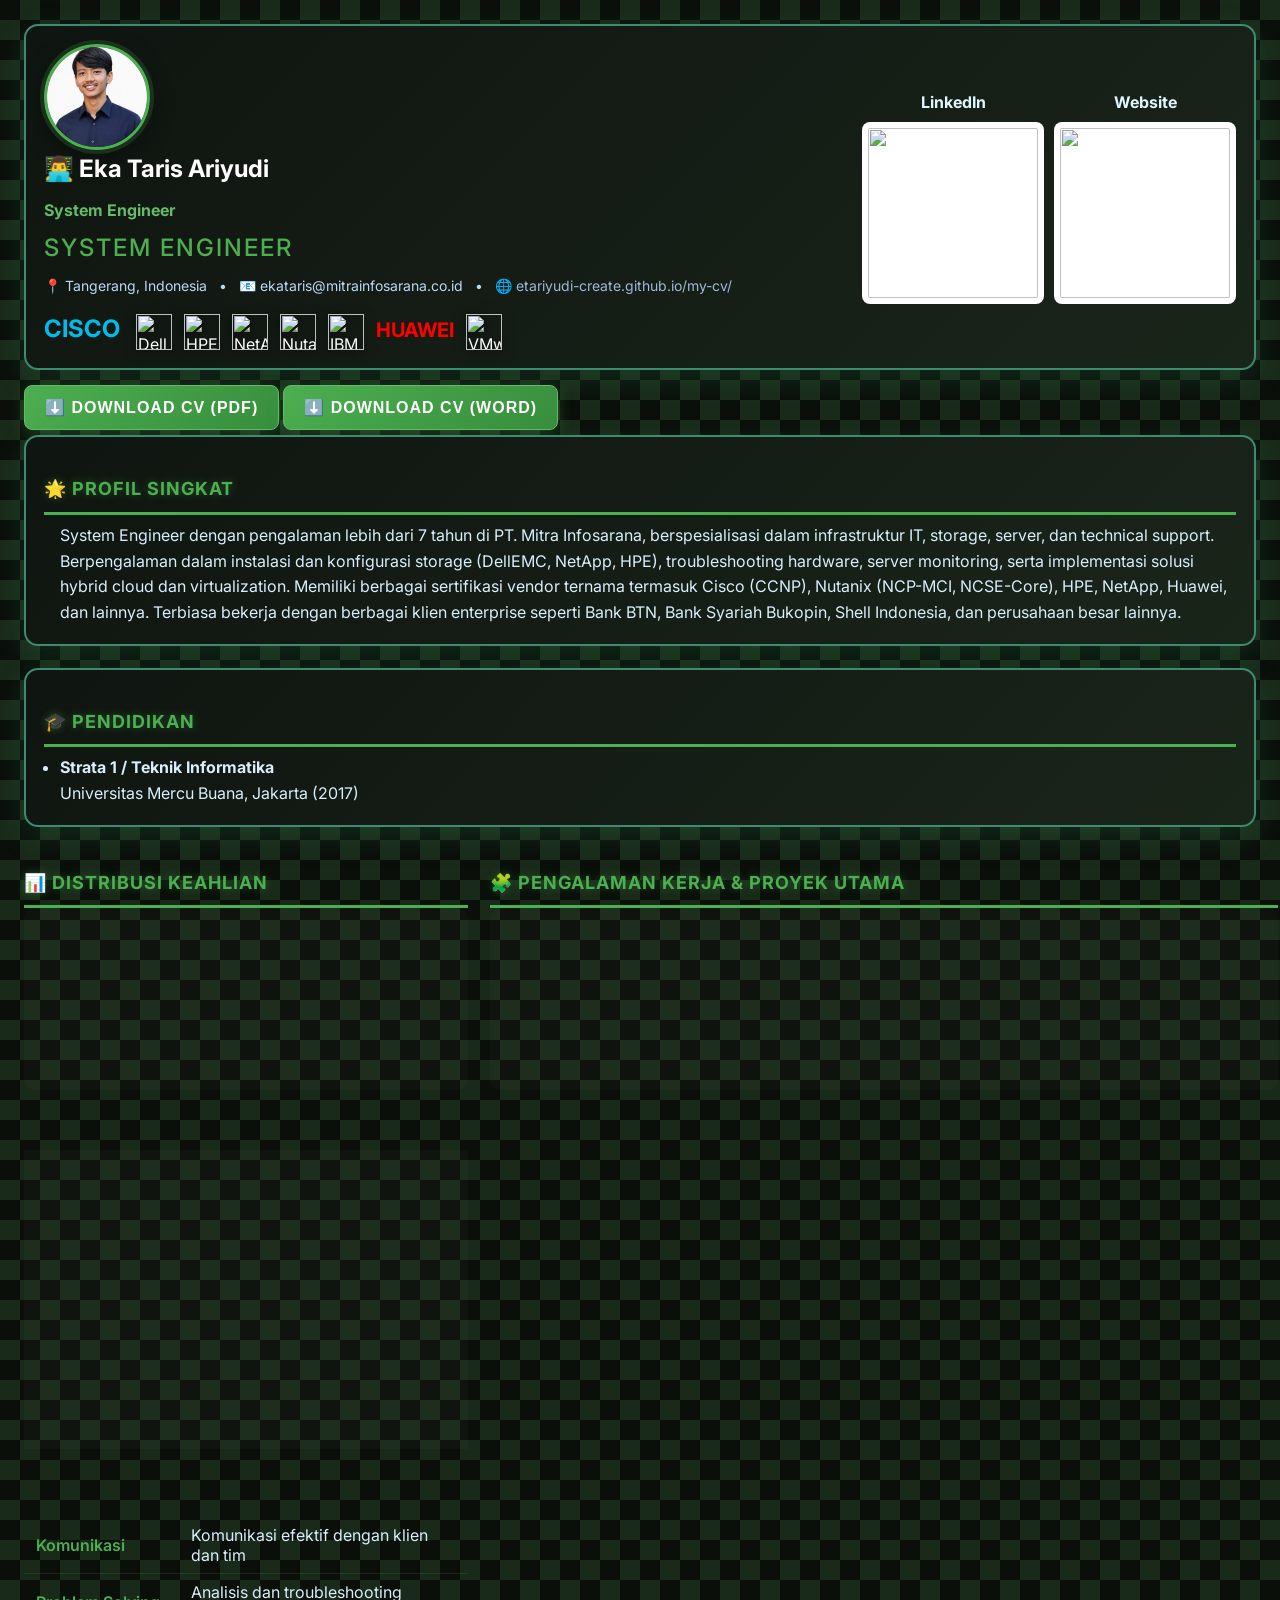
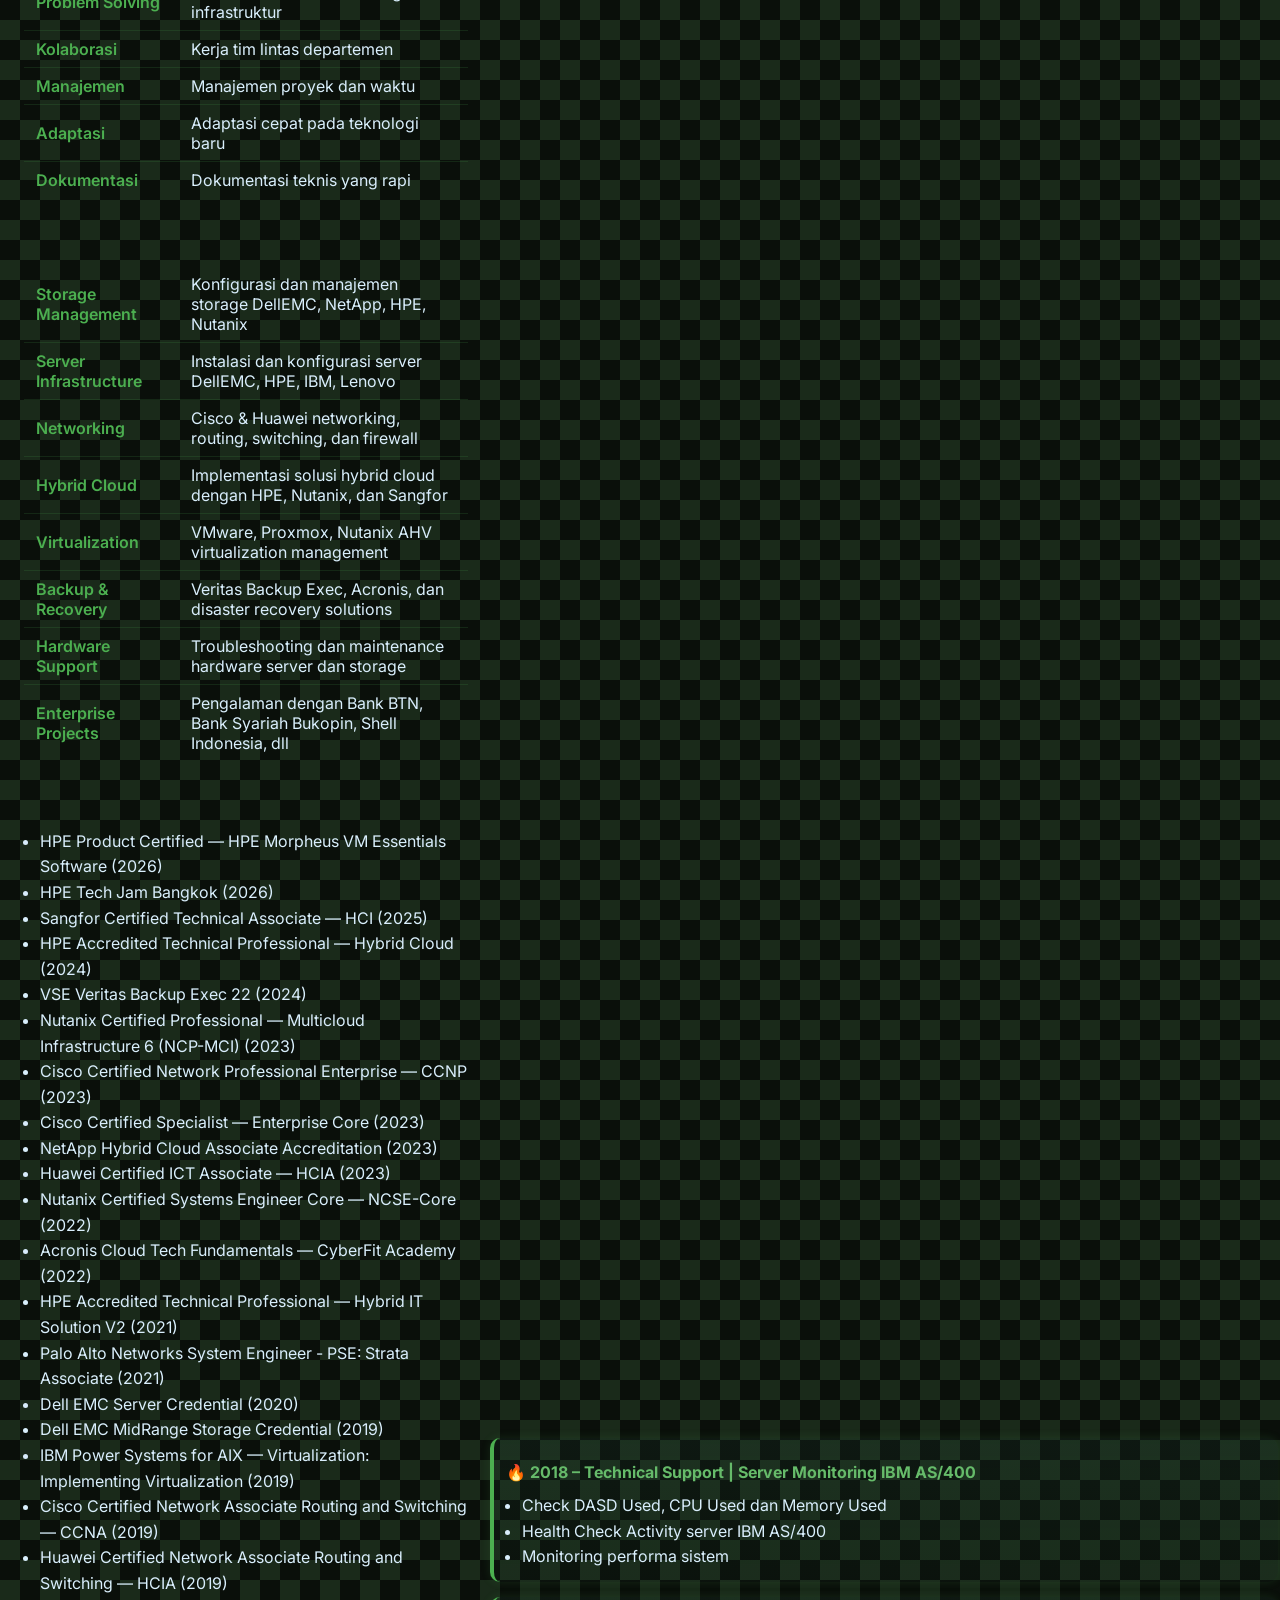
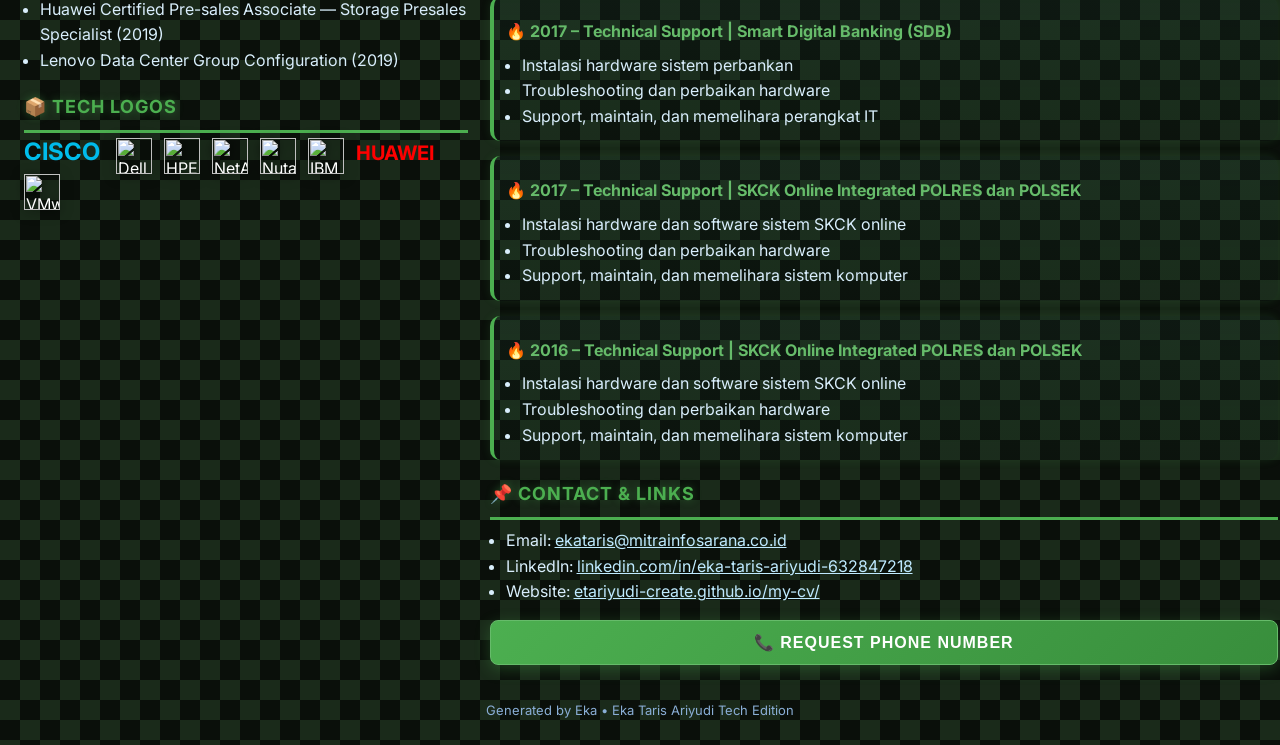
==== index.html @ ed694d2a "Update CV 4" ====
<meta charset="utf-8" />
    <meta name="viewport" content="width=device-width,initial-scale=1,maximum-scale=1,user-scalable=no" />
    <title>CV Eka Taris Ariyudi</title>

    <link rel="manifest" href="manifest.json" />
    <meta name="theme-color" content="#000000" />
    <meta name="mobile-web-app-capable" content="yes" />
    <meta name="apple-mobile-web-app-capable" content="yes" />
    <meta name="apple-mobile-web-app-status-bar-style" content="black-translucent" />
    <meta name="apple-mobile-web-app-title" content="CV Eka" />
    <link rel="apple-touch-icon" href="icons/icon-192.png" />
    <link rel="apple-touch-icon" sizes="192x192" href="icons/icon-192.png" />
    <link rel="apple-touch-icon" sizes="512x512" href="icons/icon-512.png" />

    <link rel="preconnect" href="https://fonts.googleapis.com" />
    <link rel="preconnect" href="https://fonts.gstatic.com" crossorigin />
    <link
      href="https://fonts.googleapis.com/css2?family=Inter:wght@400;500;700&display=swap"
      rel="stylesheet"
    />

    <script src="https://cdn.jsdelivr.net/npm/chart.js"></script>
    <script src="https://cdn.jsdelivr.net/npm/chartjs-plugin-datalabels@2.0.0"></script>

    <style>
      /* CSS Clean-up & Optimasi */
      body {
        font-family:
          'Inter',
          ui-sans-serif,
          system-ui,
          -apple-system,
          'Segoe UI',
          Roboto,
          'Helvetica Neue',
          Arial,
          sans-serif;
        background: #0a0f0a;
        background-image: 
          linear-gradient(45deg, #1a2a1a 25%, transparent 25%),
          linear-gradient(-45deg, #1a2a1a 25%, transparent 25%),
          linear-gradient(45deg, transparent 75%, #1a2a1a 75%),
          linear-gradient(-45deg, transparent 75%, #1a2a1a 75%);
        background-size: 40px 40px;
        background-position: 0 0, 0 20px, 20px -20px, -20px 0px;
        color: #ffffff;
        margin: 24px;
        line-height: 1.6;
      }
      .card {
        background: linear-gradient(135deg, #0f1510, #1a251a);
        padding: 18px;
        border-radius: 14px;
        box-shadow: 0 10px 30px rgba(50, 150, 100, 0.2);
        border: 2px solid #3d8c6f;
        position: relative;
        overflow: hidden;
      }
      .card::before {
        content: '';
        position: absolute;
        top: 0;
        left: -100%;
        width: 100%;
        height: 100%;
        background: linear-gradient(90deg, transparent, rgba(61, 140, 111, 0.08), transparent);
        animation: shine 4s infinite;
      }
      @keyframes shine {
        0% { left: -100%; }
        50%, 100% { left: 100%; }
      }
      .container {
        display: grid;
        grid-template-columns: 36% 64%;
        gap: 22px;
        margin-top: 18px;
      }
      h1 {
        margin: 0 0 6px 0;
        font-size: 24px;
      }
      h2 {
        margin: 0 0 8px 0;
        font-weight: 500;
        color: #4caf50;
        text-transform: uppercase;
        letter-spacing: 2px;
      }
      h3 {
        font-size: 16px;
        font-weight: 700;
        color: #66bb6a;
        margin: 10px 0 5px 0;
      }
      .muted {
        color: #9fb7d9;
        font-size: 14px;
      }
      .section-title {
        font-size: 18px;
        font-weight: 700;
        margin-top: 20px;
        padding-bottom: 8px;
        border-bottom: 3px solid #4caf50;
        color: #4caf50;
        text-shadow: 0 0 8px rgba(76, 175, 80, 0.4);
        text-transform: uppercase;
        letter-spacing: 1px;
      }
      .logo-row img {
        height: 36px;
        margin-right: 8px;
        filter: drop-shadow(0 2px 6px rgba(0, 0, 0, 0.6));
        vertical-align: middle;
      }
      .list,
      .soft-list {
        margin: 8px 0 0 0;
        padding-left: 16px;
        color: #d9eefc;
      }
      .list-columns {
        column-count: 2;
        column-gap: 20px;
        column-rule: 1px solid rgba(76, 175, 80, 0.15);
      }
      .list-columns li {
        break-inside: avoid;
        margin-bottom: 6px;
      }
      .project {
        background: linear-gradient(180deg, rgba(61, 140, 111, 0.08), rgba(61, 140, 111, 0.03));
        padding: 12px;
        border-radius: 10px;
        margin-bottom: 15px;
        border-left: 4px solid #4caf50;
        box-shadow: 0 0 10px rgba(76, 175, 80, 0.15);
      }
      .qr img {
        height: 170px;
        width: 170px;
        border-radius: 8px;
        background: white;
        padding: 6px;
        object-fit: contain;
      }
      .header-flex {
        display: flex;
        align-items: center;
        justify-content: space-between;
        gap: 12px;
      }
      .header-left {
        max-width: 60%;
      }
      .contact {
        margin-top: 8px;
        color: #b9d9f7;
      }
      footer {
        margin-top: 30px;
        color: #8aaed6;
        font-size: 13px;
        text-align: center;
      }

      /* Gaya untuk Tombol Download PDF */
      .download-btn {
        background: linear-gradient(135deg, #4caf50, #388e3c);
        color: #ffffff;
        padding: 12px 20px;
        border: none;
        border-radius: 8px;
        cursor: pointer;
        font-size: 16px;
        font-weight: 700;
        margin-top: 15px;
        margin-bottom: 5px;
        display: inline-block;
        transition: all 0.3s;
        box-shadow: 0 4px 15px rgba(76, 175, 80, 0.3);
        text-transform: uppercase;
        letter-spacing: 1px;
        border: 1px solid #66bb6a;
      }
      .download-btn:hover {
        background: linear-gradient(135deg, #66bb6a, #4caf50);
        box-shadow: 0 6px 20px rgba(76, 175, 80, 0.4);
        transform: translateY(-2px);
      }

      @media (max-width: 900px) {
        .container {
          grid-template-columns: 1fr;
        }
        .qr img {
          height: 100px;
          width: 100px;
        }
        .header-left {
          max-width: 100%;
        }
        .header-flex {
          flex-direction: column;
          align-items: flex-start;
        }
        .contact {
          margin-bottom: 12px;
        }
        .section-title {
          margin-top: 15px;
        }
        .list-columns {
          column-count: 1;
        }
      }

      @media (max-width: 768px) {
        body {
          margin: 16px;
        }
        h1 {
          font-size: 20px;
        }
        .section-title {
          font-size: 16px;
        }
        .download-btn {
          padding: 10px 16px;
          font-size: 14px;
          margin-right: 8px;
        }
      }

      @media (max-width: 600px) {
        body {
          margin: 12px;
          font-size: 14px;
        }
        .profile-photo {
          width: 84px;
          height: 84px;
        }
        h1 {
          font-size: 18px;
        }
        h2 {
          font-size: 14px;
        }
        h3 {
          font-size: 14px;
        }
        .section-title {
          font-size: 15px;
          margin-top: 12px;
        }
        .muted {
          font-size: 12px;
        }
        .contact {
          font-size: 12px;
        }
        .download-btn {
          padding: 8px 12px;
          font-size: 13px;
          margin-bottom: 8px;
          display: block;
          width: 100%;
          box-sizing: border-box;
          margin-right: 0;
          margin-bottom: 8px;
        }
        .logo-row img {
          height: 28px;
          margin-right: 6px;
        }
        .list {
          padding-left: 12px;
          font-size: 13px;
        }
        .list li {
          margin-bottom: 4px;
        }
        .project {
          padding: 10px;
          margin-bottom: 12px;
        }
        .project h3 {
          font-size: 13px;
          margin: 8px 0 4px 0;
        }
        .list-columns {
          column-count: 1;
          column-gap: 0;
          column-rule: none;
        }
      }

      /* ==================================== */
      /* PERBAIKAN KHUSUS UNTUK CETAK (PDF) */
      /* ==================================== */
      @media print {
        /* Hapus semua margin/padding dari body untuk memaksimalkan area cetak */
        body {
          background: white !important;
          color: black !important;
          margin: 0 !important;
          padding: 0 !important;
          font-size: 10pt; /* Ukuran font lebih kecil agar muat */
        }

        /* Tombol Download wajib disembunyikan */
        .download-btn,
        footer {
          display: none !important;
        }

        /* Atur Ulang Tata Letak Container ke Blok Standar */
        .container {
          display: block !important;
          width: 100% !important;
          margin: 0 !important;
          padding: 10px;
        }
        .left-col,
        .right-col {
          width: 100% !important;
          padding: 0 !important;
          margin: 0 !important;
        }

        /* Sederhanakan Tampilan Card/Header */
        .card,
        .project {
          background: none !important;
          box-shadow: none !important;
          border: none !important;
          padding: 0 !important;
        }

        /* Sembunyikan QR Code */
        .qr {
          display: none !important;
        }

        /* Gaya Teks Cetak */
        h1,
        h2,
        h3,
        .section-title {
          color: black !important;
          margin-top: 10px;
          padding-bottom: 4px;
        }
        .muted,
        .contact {
          color: #555 !important;
        }

        /* Pastikan elemen List tidak merusak layout */
        .list {
          padding-left: 5px !important;
        }
        .list li {
          margin-bottom: 2px;
        }

        /* Expand semua dropdown saat print */
        .dropdown-content {
          max-height: none !important;
          display: block !important;
        }
        .dropdown-icon {
          display: none !important;
        }
        .dropdown-header {
          background: none !important;
          border: none !important;
          padding: 5px 0 !important;
        }
        .dropdown-header strong {
          color: black !important;
        }

        /* Tampilkan chart dengan ukuran yang sesuai */
        canvas {
          max-height: 250px !important;
          max-width: 100% !important;
        }

        /* Perbaiki layout untuk print */
        .profile-photo {
          width: 80px !important;
          height: 80px !important;
        }
        .logo-row img {
          height: 24px !important;
          width: auto !important;
        }
      }
      .profile-photo {
        width: 100px;
        height: 100px;
        border-radius: 50%;
        object-fit: cover;

        /* Elegant effect */
        transition: all 0.35s ease;

        /* Double ring */
        border: 3px solid #4caf50;
        outline: 4px solid rgba(76, 175, 80, 0.2);
        box-shadow: 0 0 15px rgba(76, 175, 80, 0.3);

        /* Soft shadow */
        box-shadow:
          0 8px 24px rgba(0, 0, 0, 0.45),
          inset 0 0 0 1px rgba(255, 255, 255, 0.15);
      }

      /* Hover effect */
      .profile-photo:hover {
        transform: scale(1.04);
      }
      .profile-header {
        position: relative;
      }

      .profile-photo::after {
        content: '';
        position: absolute;
        inset: -6px;
        border-radius: 50%;
      }

      @media (max-width: 600px) {
        .profile-photo {
          width: 84px;
          height: 84px;
        }
      }

      /* Animations */
      @keyframes fadeInUp {
        from {
          opacity: 0;
          transform: translateY(30px);
        }
        to {
          opacity: 1;
          transform: translateY(0);
        }
      }

      @keyframes fadeInLeft {
        from {
          opacity: 0;
          transform: translateX(-30px);
        }
        to {
          opacity: 1;
          transform: translateX(0);
        }
      }

      @keyframes fadeInRight {
        from {
          opacity: 0;
          transform: translateX(30px);
        }
        to {
          opacity: 1;
          transform: translateX(0);
        }
      }

      @keyframes pulse {
        0%, 100% {
          box-shadow: 0 8px 24px rgba(0, 0, 0, 0.45), inset 0 0 0 1px rgba(255, 255, 255, 0.15);
        }
        50% {
          box-shadow: 0 8px 32px rgba(76, 175, 80, 0.5), inset 0 0 0 1px rgba(255, 255, 255, 0.3), 0 0 20px rgba(76, 175, 80, 0.3);
        }
      }

      @keyframes shimmer {
        0% {
          background-position: -200% 0;
        }
        100% {
          background-position: 200% 0;
        }
      }

      .card {
        animation: fadeInUp 0.8s ease-out;
      }

      .left-col > div,
      .right-col > div {
        animation: fadeInLeft 0.6s ease-out;
        animation-fill-mode: both;
      }

      .left-col > div:nth-child(1) { animation-delay: 0.1s; }
      .left-col > div:nth-child(2) { animation-delay: 0.2s; }
      .left-col > div:nth-child(3) { animation-delay: 0.3s; }
      .left-col > div:nth-child(4) { animation-delay: 0.4s; }
      .left-col > div:nth-child(5) { animation-delay: 0.5s; }
      .left-col > div:nth-child(6) { animation-delay: 0.6s; }

      .right-col > div:nth-child(1) { animation: fadeInRight 0.6s ease-out; animation-delay: 0.1s; animation-fill-mode: both; }
      .right-col > div:nth-child(2) { animation: fadeInRight 0.6s ease-out; animation-delay: 0.2s; animation-fill-mode: both; }
      .right-col > div:nth-child(3) { animation: fadeInRight 0.6s ease-out; animation-delay: 0.3s; animation-fill-mode: both; }
      .right-col > div:nth-child(4) { animation: fadeInRight 0.6s ease-out; animation-delay: 0.4s; animation-fill-mode: both; }

      .project {
        animation: fadeInUp 0.5s ease-out;
        animation-fill-mode: both;
        transition: transform 0.3s ease, box-shadow 0.3s ease;
      }

      .project:hover {
        transform: translateY(-5px);
        box-shadow: 0 15px 35px rgba(0, 114, 255, 0.3);
      }

      .section-title {
        animation: fadeInUp 0.5s ease-out;
        animation-fill-mode: both;
      }

      .profile-photo {
        animation: pulse 3s ease-in-out infinite;
      }

      .download-btn {
        animation: fadeInUp 0.8s ease-out 0.3s;
        animation-fill-mode: both;
        transition: all 0.3s ease;
      }

      .download-btn:hover {
        transform: translateY(-2px);
      }

      .list li {
        transition: transform 0.2s ease, color 0.2s ease;
      }

      .list li:hover {
        transform: translateX(5px);
        color: #fff;
      }

      .logo-row img {
        transition: transform 0.3s ease, filter 0.3s ease;
      }

      .logo-row img:hover {
        transform: scale(1.15);
        filter: brightness(1.2);
      }

      /* Dropdown styles */
      .dropdown {
        margin-bottom: 10px;
      }

      .dropdown-header {
        background: linear-gradient(135deg, rgba(61, 140, 111, 0.1), rgba(61, 140, 111, 0.05));
        padding: 12px 16px;
        border-radius: 8px;
        cursor: pointer;
        display: flex;
        justify-content: space-between;
        align-items: center;
        transition: all 0.3s ease;
        border: 1px solid rgba(76, 175, 80, 0.2);
      }

      .dropdown-header:hover {
        background: linear-gradient(135deg, rgba(61, 140, 111, 0.15), rgba(61, 140, 111, 0.1));
        border-color: #4caf50;
        box-shadow: 0 0 10px rgba(76, 175, 80, 0.2);
      }

      .dropdown-header strong {
        color: #dff6ff;
        font-size: 15px;
      }

      .dropdown-icon {
        transition: transform 0.3s ease;
        color: #bde0ff;
        font-size: 18px;
      }

      .dropdown.open .dropdown-icon {
        transform: rotate(180deg);
      }

      .dropdown-content {
        max-height: 0;
        overflow: hidden;
        transition: max-height 0.3s ease;
        background: rgba(255, 255, 255, 0.02);
        border-radius: 0 0 8px 8px;
        margin-top: 2px;
      }

      .dropdown.open .dropdown-content {
        max-height: 500px;
      }

      .dropdown-content ul {
        padding: 12px 16px 12px 32px;
        margin: 0;
      }

      .dropdown-content li {
        padding: 4px 0;
        color: #d9eefc;
        font-size: 14px;
      }

      /* Table styles */
      .tech-table {
        width: 100%;
        border-collapse: collapse;
        margin-top: 8px;
      }

      .tech-table td {
        padding: 8px 12px;
        border-bottom: 1px solid rgba(76, 175, 80, 0.15);
      }

      .tech-table tr:last-child td {
        border-bottom: none;
      }

      .tech-table td:first-child {
        font-weight: 600;
        color: #4caf50;
        width: 35%;
      }

      .tech-table td:last-child {
        color: #d9eefc;
      }
    </style>
  </head>
  <body>
    <div class="card header-flex">
      <div class="header-left">
        <div class="profile-header">
          <img src="assets/profile.png" alt="Foto Eka Taris Ariyudi" class="profile-photo" />

          <div>
            <h1>👨‍💻 Eka Taris Ariyudi</h1>
            <h3>
              System Engineer
            </h3>
          </div>
        </div>
        <h2>
          System Engineer
        </h2>
        <div class="contact muted">
          📍 Tangerang, Indonesia &nbsp; • &nbsp; 📧 ekataris@mitrainfosarana.co.id &nbsp; • &nbsp; 🌐 <a href="https://etariyudi-create.github.io/my-cv/" target="_blank" style="color: #9fb7d9; text-decoration: none;">etariyudi-create.github.io/my-cv/</a>
        </div>
        <div style="margin-top: 12px" class="logo-row">
          <span style="font-weight: bold; color: #00bceb; font-size: 24px; margin-right: 12px;">CISCO</span>
          <img alt="Dell" src="https://img.icons8.com/color/48/dell.png" loading="lazy" />
          <img alt="HPE" src="https://img.icons8.com/color/48/hp.png" loading="lazy" />
          <img alt="NetApp" src="https://img.icons8.com/color/48/netapp.png" loading="lazy" />
          <img alt="Nutanix" src="https://img.icons8.com/color/48/nutanix.png" loading="lazy" />
          <img alt="IBM" src="https://img.icons8.com/color/48/ibm.png" loading="lazy" width="36px" />
          <span style="font-weight: bold; color: #ff0000; font-size: 20px; margin-right: 8px;">HUAWEI</span>
          <img alt="VMware" src="https://img.icons8.com/color/48/vmware.png" loading="lazy" width="36px" />
        </div>
      </div>

      <div style="text-align: right">
        <div style="display: flex; gap: 10px; justify-content: flex-end; align-items: center">
          <div style="text-align: center">
            <div style="font-weight: 700; color: #dff6ff; margin-bottom: 6px">LinkedIn</div>
            <div class="qr">
              <img
                src="https://api.qrserver.com/v1/create-qr-code/?size=170x170&data=https://www.linkedin.com/in/eka-taris-ariyudi-632847218/"
                alt="QR LinkedIn"
                loading="lazy"
              />
            </div>
          </div>
          <div style="text-align: center">
            <div style="font-weight: 700; color: #dff6ff; margin-bottom: 6px">Website</div>
            <div class="qr">
              <img
                src="https://api.qrserver.com/v1/create-qr-code/?size=170x170&data=https://etariyudi-create.github.io/my-cv/"
                alt="QR Website"
                loading="lazy"
              />
            </div>
          </div>
        </div>
      </div>
    </div>
    <button class="download-btn" onclick="window.print()">⬇️ Download CV (PDF)</button>
    <button class="download-btn" onclick="downloadWordDoc()">⬇️ Download CV (Word)</button>
    
    <div class="card" style="margin-bottom: 22px;">
      <div class="section-title">🌟 Profil Singkat</div>
      <p class="list">
        System Engineer dengan pengalaman lebih dari 7 tahun di PT. Mitra Infosarana, berspesialisasi dalam infrastruktur IT, storage, server, dan technical support. Berpengalaman dalam instalasi dan konfigurasi storage (DellEMC, NetApp, HPE), troubleshooting hardware, server monitoring, serta implementasi solusi hybrid cloud dan virtualization. Memiliki berbagai sertifikasi vendor ternama termasuk Cisco (CCNP), Nutanix (NCP-MCI, NCSE-Core), HPE, NetApp, Huawei, dan lainnya. Terbiasa bekerja dengan berbagai klien enterprise seperti Bank BTN, Bank Syariah Bukopin, Shell Indonesia, dan perusahaan besar lainnya.
      </p>
    </div>
    
    <div class="card" style="margin-bottom: 22px;">
      <div class="section-title">🎓 Pendidikan</div>
      <ul class="list">
        <li>
          <strong>Strata 1 / Teknik Informatika</strong><br>
          Universitas Mercu Buana, Jakarta (2017)
        </li>
      </ul>
    </div>
    
    <div class="container">
      <div class="left-col">
               
        <div class="section-title">📊 Distribusi Keahlian</div>
        <div style="background: rgba(255, 255, 255, 0.02); padding: 16px; border-radius: 10px; margin-bottom: 15px;">
          <canvas id="skillChart" style="max-height: 300px;"></canvas>
        </div>
<div class="section-title">🛠️ Keahlian Inti (Tech Stack)</div>
<div style="background: rgba(255, 255, 255, 0.02); padding: 16px; border-radius: 10px; margin-bottom: 15px;">
        <div class="dropdown">
          <div class="dropdown-header" onclick="toggleDropdown(this)">
            <strong>� Storage & Infrastructure</strong>
            <span class="dropdown-icon">▼</span>
          </div>
          
          <div class="dropdown-content">
            <ul class="list">
              <li>DellEMC Storage (Unity, PowerStore)</li>
              <li>NetApp Hybrid Cloud & Storage</li>
              <li>HPE Storage & Hybrid Cloud</li>
              <li>Nutanix Multicloud Infrastructure</li>
              <li>RAID Configuration & Storage Integration</li>
              <li>NAS/SAN Configuration</li>
              <li>Storage Replication (DC & DRC)</li>
              <li>Tape Library Management</li>
              <li>Veritas Backup Exec</li>
              <li>Acronis Cloud Backup</li>
            </ul>
          </div>
        </div>

        <div class="dropdown">
          <div class="dropdown-header" onclick="toggleDropdown(this)">
            <strong>🌐 Networking</strong>
            <span class="dropdown-icon">▼</span>
          </div>
          <div class="dropdown-content">
            <ul class="list">
              <li>Cisco Networking (CCNA, CCNP Enterprise)</li>
              <li>Huawei Networking (HCIA)</li>
              <li>TCP/IP Networking</li>
              <li>Subnetting & IP Addressing</li>
              <li>Routing & Switching</li>
              <li>Firewall Configuration</li>
              <li>Network Troubleshooting</li>
              <li>VLAN & Network Design</li>
            </ul>
          </div>
        </div>

        <div class="dropdown">
          <div class="dropdown-header" onclick="toggleDropdown(this)">
            <strong>�️ Server & Hardware</strong>
            <span class="dropdown-icon">▼</span>
          </div>
          <div class="dropdown-content">
            <ul class="list">
              <li>Server Hardware Troubleshooting</li>
              <li>Dell EMC Server Configuration</li>
              <li>HPE Server Infrastructure</li>
              <li>IBM Power Systems (AIX)</li>
              <li>Lenovo Data Center Configuration</li>
              <li>Linux Server Administration</li>
              <li>Windows Server Administration</li>
              <li>Virtualization (VMware, Proxmox)</li>
              <li>Server Installation & Configuration</li>
            </ul>
          </div>
        </div>

        <div class="dropdown">
          <div class="dropdown-header" onclick="toggleDropdown(this)">
            <strong>☁️ Cloud & Virtualization</strong>
            <span class="dropdown-icon">▼</span>
          </div>
          <div class="dropdown-content">
            <ul class="list">
              <li>Hybrid Cloud Solutions</li>
              <li>Nutanix AHV & Virtualization</li>
              <li>HPE Morpheus</li>
              <li>Sangfor HCI</li>
              <li>Cloud Infrastructure Management</li>
              <li>Virtual Machine Management</li>
              <li>Backup & Disaster Recovery</li>
            </ul>
          </div>
        </div>
        </div>


        <div class="section-title">🤝 Soft Skills</div>
        <table class="tech-table">
          <tr>
            <td>Komunikasi</td>
            <td>Komunikasi efektif dengan klien dan tim</td>
          </tr>
          <tr>
            <td>Problem Solving</td>
            <td>Analisis dan troubleshooting infrastruktur</td>
          </tr>
          <tr>
            <td>Kolaborasi</td>
            <td>Kerja tim lintas departemen</td>
          </tr>
          <tr>
            <td>Manajemen</td>
            <td>Manajemen proyek dan waktu</td>
          </tr>
          <tr>
            <td>Adaptasi</td>
            <td>Adaptasi cepat pada teknologi baru</td>
          </tr>
          <tr>
            <td>Dokumentasi</td>
            <td>Dokumentasi teknis yang rapi</td>
          </tr>
        </table>

        <div class="section-title">🔍 Tech Summary</div>
        <table class="tech-table">
          <tr>
            <td>Storage Management</td>
            <td>Konfigurasi dan manajemen storage DellEMC, NetApp, HPE, Nutanix</td>
          </tr>
          <tr>
            <td>Server Infrastructure</td>
            <td>Instalasi dan konfigurasi server DellEMC, HPE, IBM, Lenovo</td>
          </tr>
          <tr>
            <td>Networking</td>
            <td>Cisco & Huawei networking, routing, switching, dan firewall</td>
          </tr>
          <tr>
            <td>Hybrid Cloud</td>
            <td>Implementasi solusi hybrid cloud dengan HPE, Nutanix, dan Sangfor</td>
          </tr>
          <tr>
            <td>Virtualization</td>
            <td>VMware, Proxmox, Nutanix AHV virtualization management</td>
          </tr>
          <tr>
            <td>Backup & Recovery</td>
            <td>Veritas Backup Exec, Acronis, dan disaster recovery solutions</td>
          </tr>
          <tr>
            <td>Hardware Support</td>
            <td>Troubleshooting dan maintenance hardware server dan storage</td>
          </tr>
          <tr>
            <td>Enterprise Projects</td>
            <td>Pengalaman dengan Bank BTN, Bank Syariah Bukopin, Shell Indonesia, dll</td>
          </tr>
        </table>

        <div class="section-title">📜 Sertifikasi</div>
        <ul class="list">
          <li>HPE Product Certified — HPE Morpheus VM Essentials Software (2026)</li>
          <li>HPE Tech Jam Bangkok (2026)</li>
          <li>Sangfor Certified Technical Associate — HCI (2025)</li>
          <li>HPE Accredited Technical Professional — Hybrid Cloud (2024)</li>
          <li>VSE Veritas Backup Exec 22 (2024)</li>
          <li>Nutanix Certified Professional — Multicloud Infrastructure 6 (NCP-MCI) (2023)</li>
          <li>Cisco Certified Network Professional Enterprise — CCNP (2023)</li>
          <li>Cisco Certified Specialist — Enterprise Core (2023)</li>
          <li>NetApp Hybrid Cloud Associate Accreditation (2023)</li>
          <li>Huawei Certified ICT Associate — HCIA (2023)</li>
          <li>Nutanix Certified Systems Engineer Core — NCSE-Core (2022)</li>
          <li>Acronis Cloud Tech Fundamentals — CyberFit Academy (2022)</li>
          <li>HPE Accredited Technical Professional — Hybrid IT Solution V2 (2021)</li>
          <li>Palo Alto Networks System Engineer - PSE: Strata Associate (2021)</li>
          <li>Dell EMC Server Credential (2020)</li>
          <li>Dell EMC MidRange Storage Credential (2019)</li>
          <li>IBM Power Systems for AIX — Virtualization: Implementing Virtualization (2019)</li>
          <li>Cisco Certified Network Associate Routing and Switching — CCNA (2019)</li>
          <li>Huawei Certified Network Associate Routing and Switching — HCIA (2019)</li>
          <li>Huawei Certified Pre-sales Associate — Storage Presales Specialist (2019)</li>
          <li>Lenovo Data Center Group Configuration (2019)</li>
        </ul>

        <div class="section-title">📦 Tech Logos</div>
        <div class="logo-row">
          <span style="font-weight: bold; color: #00bceb; font-size: 24px; margin-right: 12px;">CISCO</span>
          <img alt="Dell" src="https://img.icons8.com/color/48/dell.png" loading="lazy" />
          <img alt="HPE" src="https://img.icons8.com/color/48/hp.png" loading="lazy" />
          <img alt="NetApp" src="https://img.icons8.com/color/48/netapp.png" loading="lazy" />
          <img alt="Nutanix" src="https://img.icons8.com/color/48/nutanix.png" loading="lazy" />
          <img alt="IBM" src="https://img.icons8.com/color/48/ibm.png" loading="lazy" width="36px" />
          <span style="font-weight: bold; color: #ff0000; font-size: 20px; margin-right: 8px;">HUAWEI</span>
          <img alt="VMware" src="https://img.icons8.com/color/48/vmware.png" loading="lazy" width="36px" />
        </div>
      </div>
      <div class="right-col">
        <div class="section-title">🧩 Pengalaman Kerja & Proyek Utama</div>
        <div style="background: rgba(255, 255, 255, 0.02); padding: 16px; border-radius: 10px; margin-bottom: 15px;">
          <canvas id="experienceChart" style="max-height: 300px;"></canvas>
        </div>
        <div class="project">
          <h3>🔥 2026 – Technical Support | Pengadaan Storage DellEMC Unity 300</h3>
          <ul class="list">
            <li>Instalasi dan konfigurasi system storage DellEMC Unity 300</li>
            <li>Cabling system storage dan konfigurasi file resources</li>
            <li>Konfigurasi hosts dan replication DC & DRC</li>
            <li>Mapping volume baru dan integrasi storage</li>
          </ul>
        </div>
        <div class="project">
          <h3>🔥 2025 – System Engineer | Hybrid Cloud Infrastructure Implementation</h3>
          <ul class="list">
            <li>Implementasi hybrid cloud infrastructure dengan HPE dan Nutanix</li>
            <li>Konfigurasi cloud integration dan disaster recovery</li>
            <li>Setup automation dan monitoring cloud resources</li>
            <li>Optimasi performa dan cost cloud environment</li>
          </ul>
        </div>
        <div class="project">
          <h3>🔥 2024 – System Engineer | Storage Migration & Upgrade</h3>
          <ul class="list">
            <li>Migrasi data antar storage systems</li>
            <li>Upgrade storage firmware dan software</li>
            <li>Implementasi storage virtualization</li>
            <li>Testing dan validation storage performance</li>
          </ul>
        </div>
        <div class="project">
          <h3>🔥 2023 – System Engineer | Network Infrastructure Optimization</h3>
          <ul class="list">
            <li>Optimasi network infrastructure dengan Cisco dan Huawei</li>
            <li>Implementasi network security dan firewall</li>
            <li>Configuration management network devices</li>
            <li>Troubleshooting network connectivity issues</li>
          </ul>
        </div>
        <div class="project">
          <h3>🔥 2022 – System Engineer | Server Virtualization Project</h3>
          <ul class="list">
            <li>Implementasi server virtualization dengan VMware dan Nutanix</li>
            <li>Setup cluster dan high availability</li>
            <li>Migrasi physical servers ke virtual environment</li>
            <li>Optimasi resource allocation dan performance</li>
          </ul>
        </div>
        <div class="project">
          <h3>🔥 2021 – System Engineer | Backup & Disaster Recovery</h3>
          <ul class="list">
            <li>Implementasi backup solution dengan Veritas Backup Exec</li>
            <li>Setup disaster recovery plan dan testing</li>
            <li>Konfigurasi backup automation dan scheduling</li>
            <li>Monitoring backup success dan recovery testing</li>
          </ul>
        </div>
        <div class="project">
          <h3>🔥 2020 – System Engineer | Data Center Maintenance</h3>
          <ul class="list">
            <li>Maintenance rutin data center infrastructure</li>
            <li>Monitoring server dan storage health</li>
            <li>Implementasi preventive maintenance schedule</li>
            <li>Troubleshooting hardware dan software issues</li>
          </ul>
        </div>
        <div class="project">
          <h3>🔥 2019 – Technical Support | Pengadaan Server Lenovo SR550 dan VMware</h3>
          <ul class="list">
            <li>Install dan configure server Lenovo SR550</li>
            <li>Setup VMware environment</li>
            <li>Create virtual machines</li>
            <li>Konfigurasi dan testing server</li>
          </ul>
        </div>
        <div class="project">
          <h3>🔥 2018 – Technical Support | ESP Project</h3>
          <ul class="list">
            <li>Instalasi software sistem</li>
            <li>Troubleshooting dan perbaikan software</li>
            <li>Support, maintain, dan memelihara sistem komputer</li>
          </ul>
        </div>
        <div class="project">
          <h3>🔥 2018 – Technical Support | SSCS Project</h3>
          <ul class="list">
            <li>Import dan Export Tape Library</li>
            <li>Troubleshooting dan perbaikan hardware</li>
            <li>Maintenance sistem storage</li>
          </ul>
        </div>
        <div class="project">
          <h3>🔥 2018 – Technical Support | Dell Project</h3>
          <ul class="list">
            <li>Troubleshooting dan perbaikan hardware Dell</li>
            <li>Maintenance server dan perangkat IT</li>
          </ul>
        </div>
        <div class="project">
          <h3>🔥 2018 – Technical Support | Server Monitoring IBM AS/400</h3>
          <ul class="list">
            <li>Check DASD Used, CPU Used dan Memory Used</li>
            <li>Health Check Activity server IBM AS/400</li>
            <li>Monitoring performa sistem</li>
          </ul>
        </div>
        <div class="project">
          <h3>🔥 2017 – Technical Support | Smart Digital Banking (SDB)</h3>
          <ul class="list">
            <li>Instalasi hardware sistem perbankan</li>
            <li>Troubleshooting dan perbaikan hardware</li>
            <li>Support, maintain, dan memelihara perangkat IT</li>
          </ul>
        </div>
        <div class="project">
          <h3>🔥 2017 – Technical Support | SKCK Online Integrated POLRES dan POLSEK</h3>
          <ul class="list">
            <li>Instalasi hardware dan software sistem SKCK online</li>
            <li>Troubleshooting dan perbaikan hardware</li>
            <li>Support, maintain, dan memelihara sistem komputer</li>
          </ul>
        </div>
        <div class="project">
          <h3>🔥 2016 – Technical Support | SKCK Online Integrated POLRES dan POLSEK</h3>
          <ul class="list">
            <li>Instalasi hardware dan software sistem SKCK online</li>
            <li>Troubleshooting dan perbaikan hardware</li>
            <li>Support, maintain, dan memelihara sistem komputer</li>
          </ul>
        </div>

        <div class="section-title">📌 Contact & Links</div>
        <ul class="list">
          <li>
            Email:
            <a style="color: #bfeaff" href="mailto:ekataris@mitrainfosarana.co.id" target="_blank"
              >ekataris@mitrainfosarana.co.id</a
            >
          </li>
          <li>
            LinkedIn:
            <a
              style="color: #bfeaff"
              href="https://www.linkedin.com/in/eka-taris-ariyudi-632847218/"
              target="_blank"
              >linkedin.com/in/eka-taris-ariyudi-632847218</a
            >
          </li>
          <li>
            Website:
            <a
              style="color: #bfeaff"
              href="https://etariyudi-create.github.io/my-cv/"
              target="_blank"
              >etariyudi-create.github.io/my-cv/</a
            >
          </li>
        </ul>
        <button class="download-btn" onclick="requestPhoneNumber()" style="margin-top: 15px; width: 100%;">📞 Request Phone Number</button>
      </div>
    </div>

    <footer>Generated by Eka • Eka Taris Ariyudi Tech Edition</footer>

    <script>
      if ('serviceWorker' in navigator) {
        window.addEventListener('load', () => {
          navigator.serviceWorker.register('service-worker.js');
        });
      }

      function toggleDropdown(header) {
        const dropdown = header.parentElement;
        dropdown.classList.toggle('open');
      }

      function requestPhoneNumber() {
        const subject = encodeURIComponent('Request Phone Number - CV Eka Taris Ariyudi');
        const body = encodeURIComponent('Dear Eka,\n\nI would like to request your phone number for further communication regarding your CV.\n\nThank you.');
        window.location.href = `mailto:ekataris@mitrainfosarana.co.id?subject=${subject}&body=${body}`;
      }

      // Skill Distribution Chart
      document.addEventListener('DOMContentLoaded', function() {
        Chart.register(ChartDataLabels);
        
        const ctx = document.getElementById('skillChart').getContext('2d');
        
        new Chart(ctx, {
          type: 'pie',
          data: {
            labels: ['Storage & Infrastructure', 'Networking', 'Server & Hardware', 'Cloud & Virtualization'],
            datasets: [{
              label: 'Skill Distribution',
              data: [10, 8, 9, 7],
              backgroundColor: [
                'rgba(76, 175, 80, 0.7)',
                'rgba(61, 140, 111, 0.65)',
                'rgba(46, 125, 50, 0.6)',
                'rgba(27, 94, 32, 0.5)'
              ],
              borderColor: 'rgba(76, 175, 80, 1)',
              borderWidth: 2
            }]
          },
          options: {
            responsive: true,
            maintainAspectRatio: true,
            plugins: {
              legend: {
                display: true,
                position: 'right',
                labels: {
                  color: '#ffffff',
                  font: {
                    size: 12
                  }
                }
              },
              tooltip: {
                backgroundColor: 'rgba(0, 0, 0, 0.9)',
                titleColor: '#4caf50',
                bodyColor: '#ffffff',
                borderColor: 'rgba(76, 175, 80, 0.5)',
                borderWidth: 1,
                callbacks: {
                  label: function(context) {
                    const total = context.dataset.data.reduce((a, b) => a + b, 0);
                    const percentage = ((context.parsed / total) * 100).toFixed(1);
                    return `${context.label}: ${percentage}%`;
                  }
                }
              },
              datalabels: {
                color: '#ffffff',
                font: {
                  weight: 'bold',
                  size: 14
                },
                formatter: function(value, context) {
                  const total = context.dataset.data.reduce((a, b) => a + b, 0);
                  const percentage = ((value / total) * 100).toFixed(1);
                  return percentage + '%';
                }
              }
            }
          }
        });

        // Work Experience Bar Chart
        const expCtx = document.getElementById('experienceChart').getContext('2d');
        
        new Chart(expCtx, {
          type: 'doughnut',
          data: {
            labels: ['2016', '2017', '2018', '2019', '2020', '2021', '2022', '2023', '2024', '2025', '2026'],
            datasets: [{
              label: 'Jumlah Proyek',
              data: [1, 2, 3, 1, 1, 1, 1, 1, 1, 1, 1],
              backgroundColor: [
                'rgba(76, 175, 80, 0.7)',
                'rgba(61, 140, 111, 0.68)',
                'rgba(46, 125, 50, 0.65)',
                'rgba(27, 94, 32, 0.62)',
                'rgba(0, 77, 64, 0.6)',
                'rgba(27, 94, 32, 0.62)',
                'rgba(46, 125, 50, 0.65)',
                'rgba(61, 140, 111, 0.68)',
                'rgba(76, 175, 80, 0.7)',
                'rgba(76, 175, 80, 0.75)',
                'rgba(76, 175, 80, 0.8)'
              ],
              borderColor: 'rgba(76, 175, 80, 1)',
              borderWidth: 2
            }]
          },
          options: {
            responsive: true,
            maintainAspectRatio: true,
            plugins: {
              legend: {
                display: true,
                position: 'right',
                labels: {
                  color: '#ffffff',
                  font: {
                    size: 12
                  }
                }
              },
              tooltip: {
                backgroundColor: 'rgba(0, 0, 0, 0.9)',
                titleColor: '#4caf50',
                bodyColor: '#ffffff',
                borderColor: 'rgba(76, 175, 80, 0.5)',
                borderWidth: 1
              },
              datalabels: {
                color: '#ffffff',
                font: {
                  weight: 'bold',
                  size: 12
                },
                formatter: function(value, context) {
                  return value;
                }
              }
            }
          }
        });
      });

      async function downloadWordDoc() {
        const clone = document.body.cloneNode(true);
        clone.querySelectorAll('.download-btn').forEach((button) => button.remove());
        clone.querySelectorAll('script').forEach((script) => script.remove());
        clone.querySelectorAll('.qr').forEach((qr) => qr.remove());

        const images = Array.from(clone.querySelectorAll('img'));
        await Promise.all(
          images.map(async (img) => {
            if (!img.src) return;
            try {
              const response = await fetch(img.src);
              if (response.ok) {
                const blob = await response.blob();
                img.src = await blobToDataURL(blob);
                return;
              }
            } catch (error) {
              // fallback below
            }
            try {
              const response = await fetch(img.src, { mode: 'no-cors' });
              if (response.ok || response.type === 'opaque') {
                const blob = await response.blob();
                img.src = await blobToDataURL(blob);
              }
            } catch (error) {
              // Jika gambar eksternal tidak bisa diambil, biarkan saja
            }
          })
        );

        const styleTags = Array.from(document.querySelectorAll('style'))
          .map((style) => style.outerHTML)
          .join('');

        const wordStyle = `<style>
          body { background: #fff !important; color: #000 !important; }
          p, span, div, li, h1, h2, h3, h4, h5, h6, a { color: #000 !important; background: transparent !important; }
          a, a:link, a:visited { color: #000 !important; text-decoration: none !important; }
          .card, .project { background: none !important; box-shadow: none !important; border: none !important; }
          .download-btn, .qr { display: none !important; }
          .logo-row img, .profile-photo { max-width: 100% !important; height: auto !important; }
          .dropdown-header strong { color: #000 !important; }
        </style>`;

        const html = `<!DOCTYPE html><html><head><meta charset="utf-8"><title>${document.title}</title>${styleTags}${wordStyle}</head><body>${clone.innerHTML}</body></html>`;
        const blob = new Blob(['\ufeff', html], { type: 'application/msword' });
        const url = URL.createObjectURL(blob);
        const link = document.createElement('a');
        link.href = url;
        link.download = 'CV-Muhammad-Fadillah-Fachmi.doc';
        document.body.appendChild(link);
        link.click();
        document.body.removeChild(link);
        setTimeout(() => URL.revokeObjectURL(url), 1000);
      }

      function blobToDataURL(blob) {
        return new Promise((resolve, reject) => {
          const reader = new FileReader();
          reader.onloadend = () => resolve(reader.result);
          reader.onerror = reject;
          reader.readAsDataURL(blob);
        });
      }
    </script>
  </body>
</html>
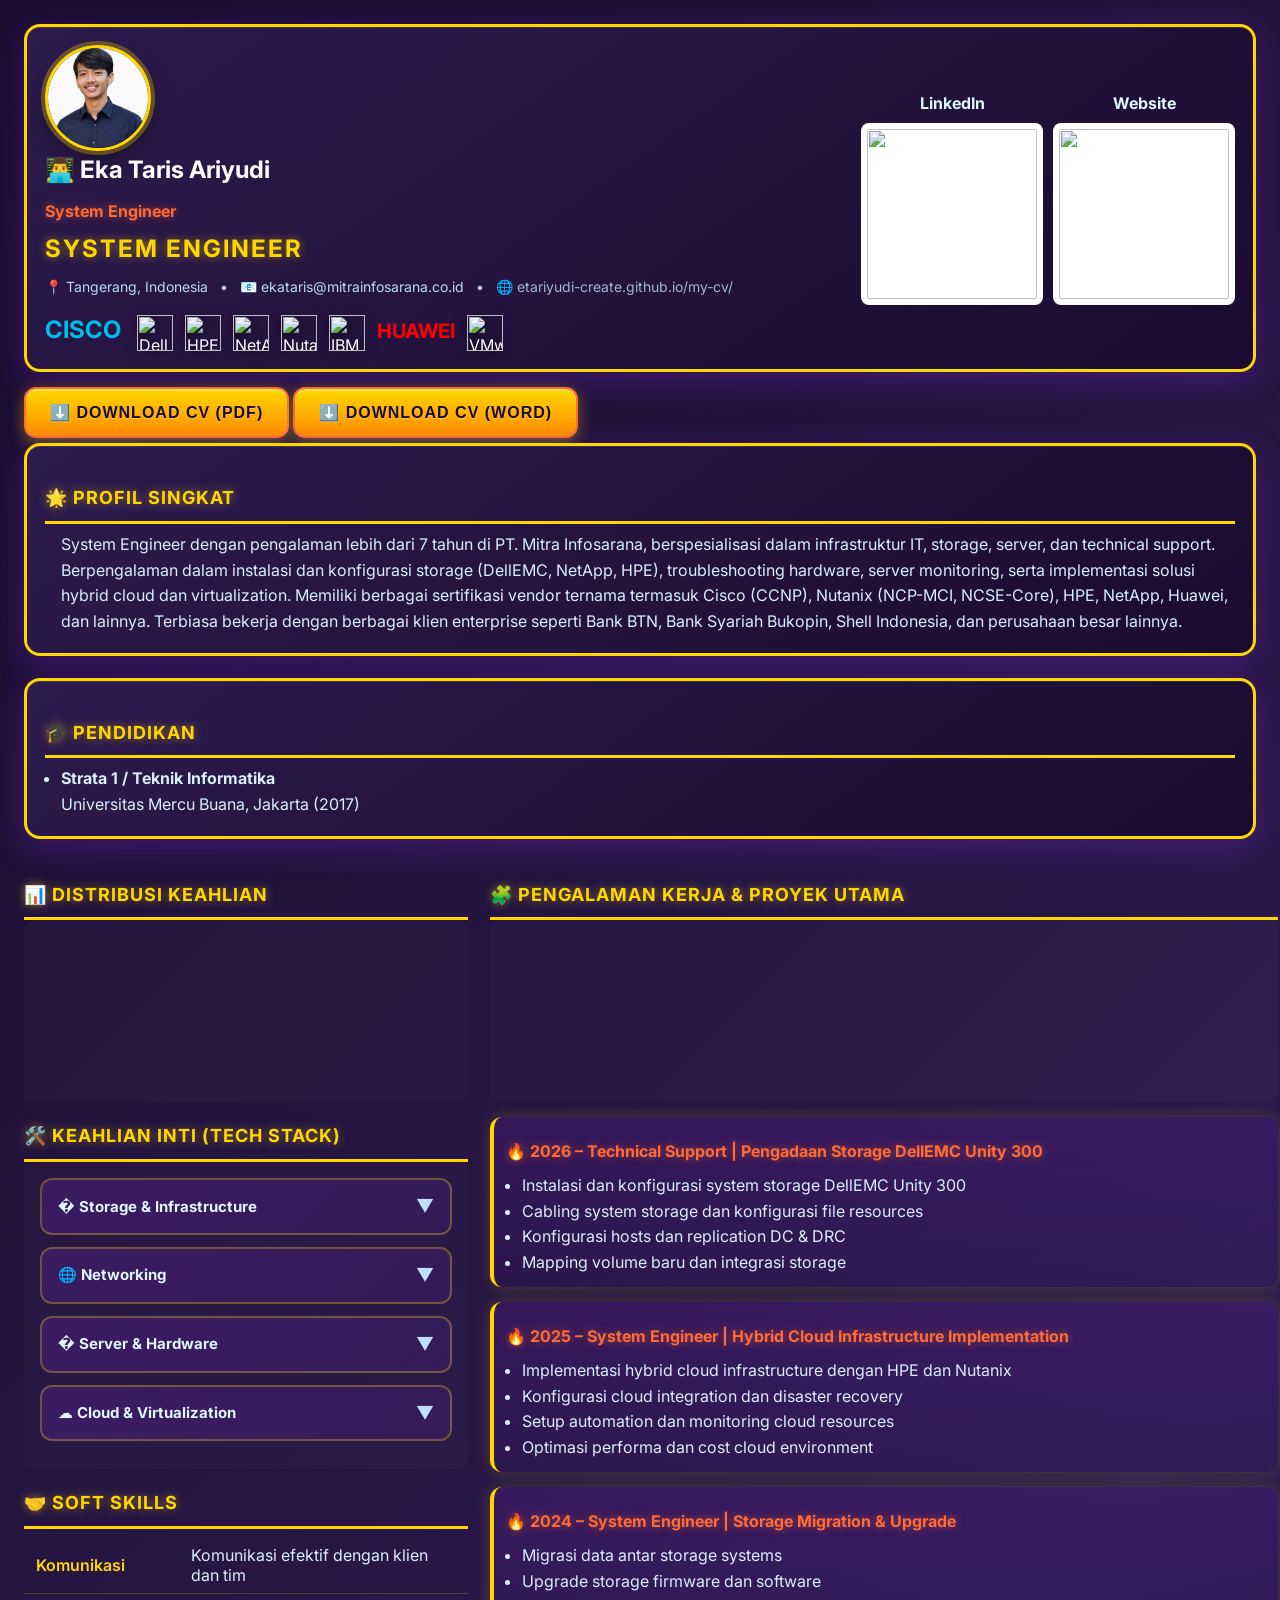
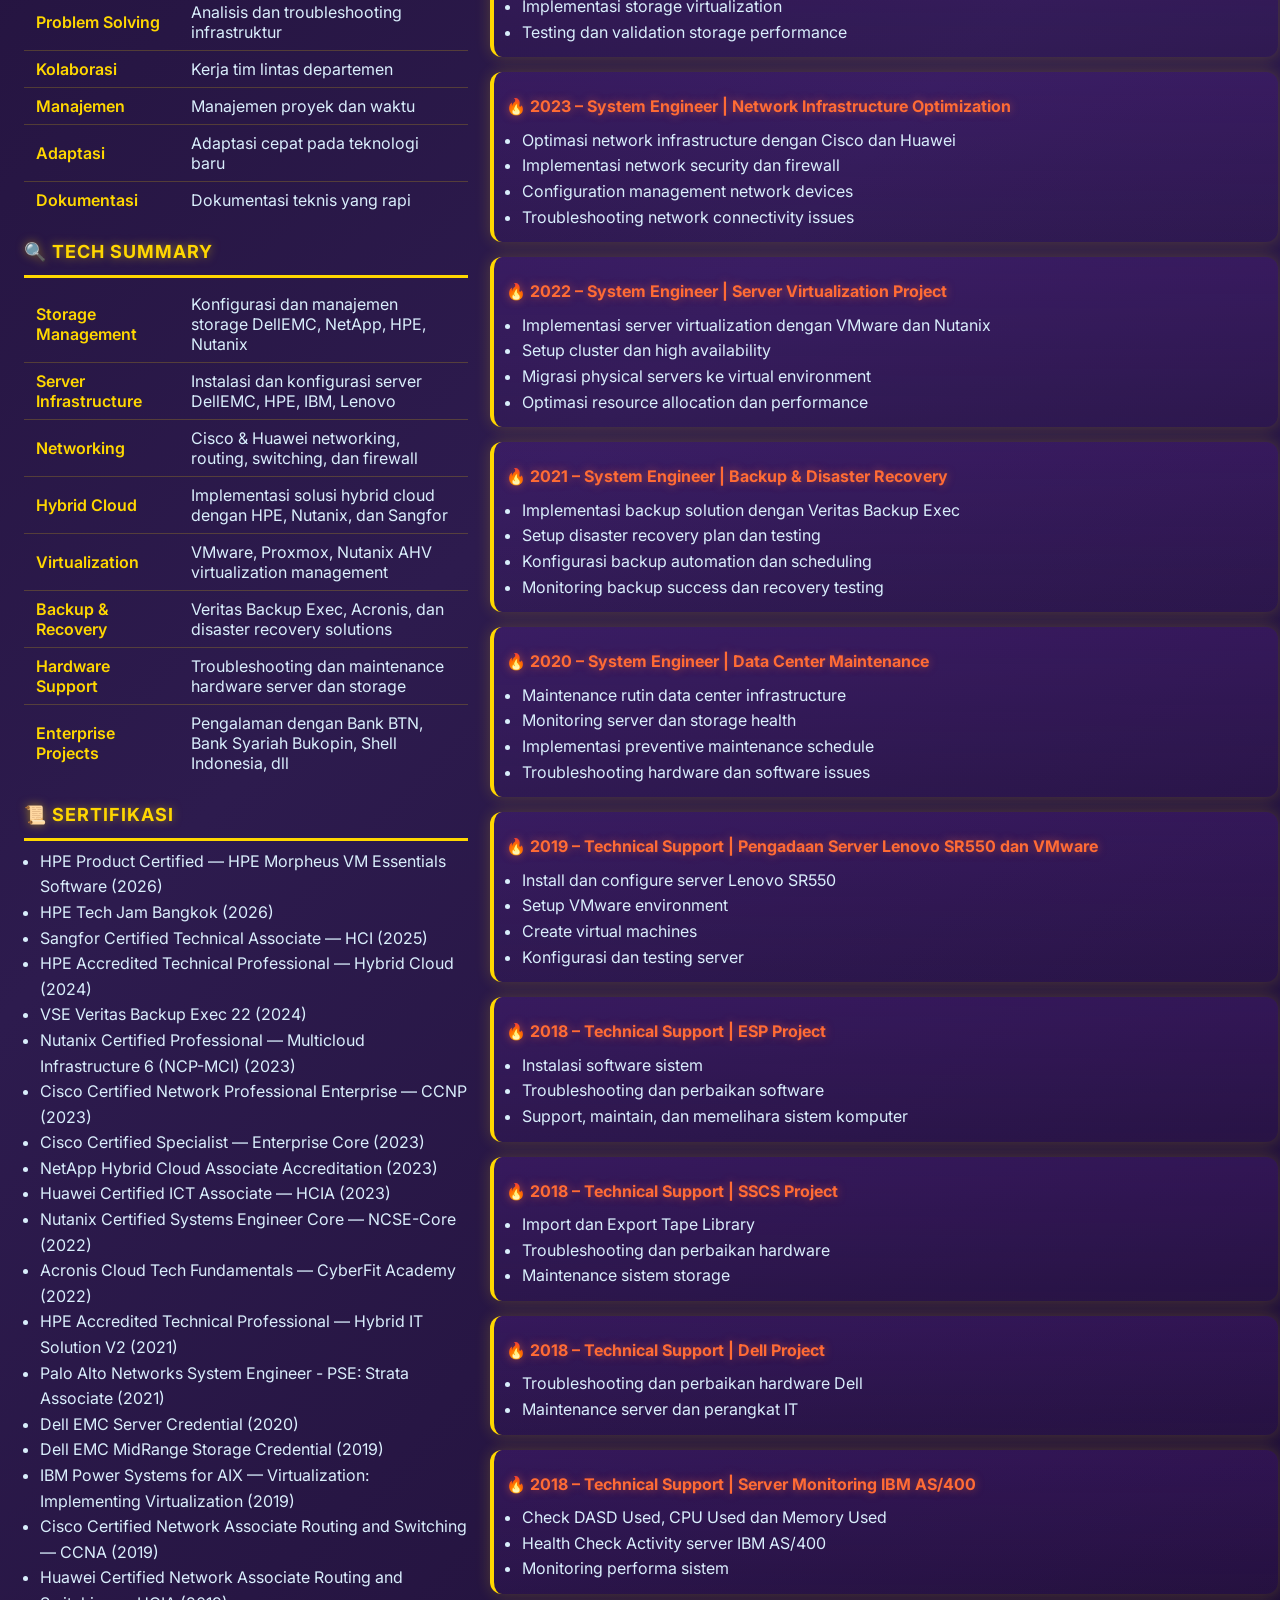
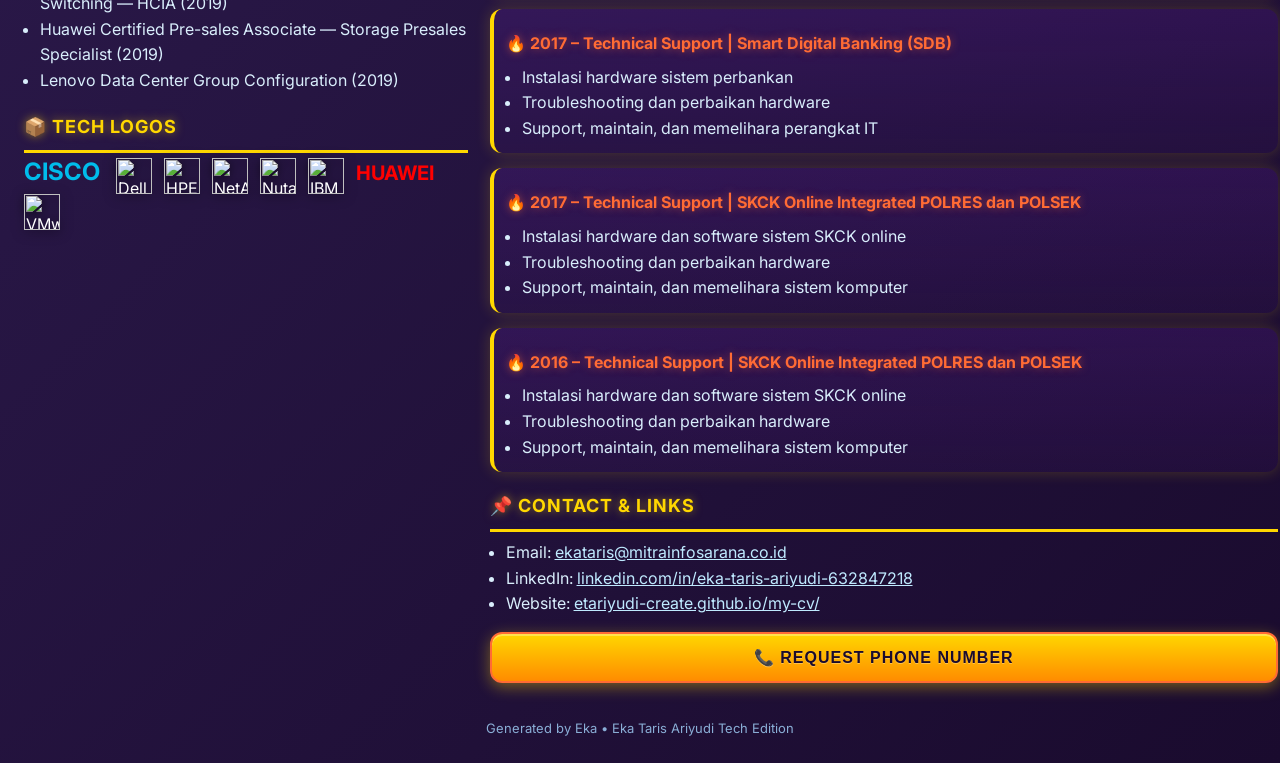
==== commit 02127d9a: "update cv 5" ====
--- a/index.html
+++ b/index.html
@@ -35,24 +35,22 @@
           'Helvetica Neue',
           Arial,
           sans-serif;
-        background: #0a0f0a;
+        background: #1a0b2e;
         background-image: 
-          linear-gradient(45deg, #1a2a1a 25%, transparent 25%),
-          linear-gradient(-45deg, #1a2a1a 25%, transparent 25%),
-          linear-gradient(45deg, transparent 75%, #1a2a1a 75%),
-          linear-gradient(-45deg, transparent 75%, #1a2a1a 75%);
-        background-size: 40px 40px;
-        background-position: 0 0, 0 20px, 20px -20px, -20px 0px;
+          linear-gradient(135deg, #1a0b2e 0%, #2d1b4e 50%, #1a0b2e 100%),
+          radial-gradient(circle at 20% 80%, rgba(255, 215, 0, 0.1) 0%, transparent 50%),
+          radial-gradient(circle at 80% 20%, rgba(138, 43, 226, 0.1) 0%, transparent 50%);
+        background-size: 100% 100%, 100% 100%, 100% 100%;
         color: #ffffff;
         margin: 24px;
         line-height: 1.6;
       }
       .card {
-        background: linear-gradient(135deg, #0f1510, #1a251a);
+        background: linear-gradient(145deg, #2d1b4e, #1a0b2e);
         padding: 18px;
-        border-radius: 14px;
-        box-shadow: 0 10px 30px rgba(50, 150, 100, 0.2);
-        border: 2px solid #3d8c6f;
+        border-radius: 16px;
+        box-shadow: 0 8px 32px rgba(138, 43, 226, 0.3), inset 0 1px 0 rgba(255, 255, 255, 0.1);
+        border: 3px solid #ffd700;
         position: relative;
         overflow: hidden;
       }
@@ -63,8 +61,8 @@
         left: -100%;
         width: 100%;
         height: 100%;
-        background: linear-gradient(90deg, transparent, rgba(61, 140, 111, 0.08), transparent);
-        animation: shine 4s infinite;
+        background: linear-gradient(90deg, transparent, rgba(255, 215, 0, 0.15), transparent);
+        animation: shine 3s infinite;
       }
       @keyframes shine {
         0% { left: -100%; }
@@ -82,16 +80,18 @@
       }
       h2 {
         margin: 0 0 8px 0;
-        font-weight: 500;
-        color: #4caf50;
+        font-weight: 700;
+        color: #ffd700;
         text-transform: uppercase;
         letter-spacing: 2px;
+        text-shadow: 0 0 10px rgba(255, 215, 0, 0.5);
       }
       h3 {
         font-size: 16px;
         font-weight: 700;
-        color: #66bb6a;
+        color: #ff6b35;
         margin: 10px 0 5px 0;
+        text-shadow: 0 0 8px rgba(255, 107, 53, 0.5);
       }
       .muted {
         color: #9fb7d9;
@@ -102,9 +102,9 @@
         font-weight: 700;
         margin-top: 20px;
         padding-bottom: 8px;
-        border-bottom: 3px solid #4caf50;
-        color: #4caf50;
-        text-shadow: 0 0 8px rgba(76, 175, 80, 0.4);
+        border-bottom: 3px solid #ffd700;
+        color: #ffd700;
+        text-shadow: 0 0 10px rgba(255, 215, 0, 0.5);
         text-transform: uppercase;
         letter-spacing: 1px;
       }
@@ -123,19 +123,19 @@
       .list-columns {
         column-count: 2;
         column-gap: 20px;
-        column-rule: 1px solid rgba(76, 175, 80, 0.15);
+        column-rule: 1px solid rgba(255, 215, 0, 0.2);
       }
       .list-columns li {
         break-inside: avoid;
         margin-bottom: 6px;
       }
       .project {
-        background: linear-gradient(180deg, rgba(61, 140, 111, 0.08), rgba(61, 140, 111, 0.03));
+        background: linear-gradient(180deg, rgba(138, 43, 226, 0.15), rgba(138, 43, 226, 0.05));
         padding: 12px;
-        border-radius: 10px;
+        border-radius: 12px;
         margin-bottom: 15px;
-        border-left: 4px solid #4caf50;
-        box-shadow: 0 0 10px rgba(76, 175, 80, 0.15);
+        border-left: 4px solid #ffd700;
+        box-shadow: 0 0 15px rgba(255, 215, 0, 0.2);
       }
       .qr img {
         height: 170px;
@@ -167,27 +167,28 @@
 
       /* Gaya untuk Tombol Download PDF */
       .download-btn {
-        background: linear-gradient(135deg, #4caf50, #388e3c);
-        color: #ffffff;
-        padding: 12px 20px;
+        background: linear-gradient(180deg, #ffd700, #ff8c00);
+        color: #1a0b2e;
+        padding: 14px 24px;
         border: none;
-        border-radius: 8px;
+        border-radius: 12px;
         cursor: pointer;
         font-size: 16px;
-        font-weight: 700;
+        font-weight: 800;
         margin-top: 15px;
         margin-bottom: 5px;
         display: inline-block;
         transition: all 0.3s;
-        box-shadow: 0 4px 15px rgba(76, 175, 80, 0.3);
+        box-shadow: 0 4px 15px rgba(255, 215, 0, 0.4), inset 0 2px 0 rgba(255, 255, 255, 0.3);
         text-transform: uppercase;
         letter-spacing: 1px;
-        border: 1px solid #66bb6a;
+        border: 2px solid #ff6b35;
+        text-shadow: 0 1px 0 rgba(255, 255, 255, 0.3);
       }
       .download-btn:hover {
-        background: linear-gradient(135deg, #66bb6a, #4caf50);
-        box-shadow: 0 6px 20px rgba(76, 175, 80, 0.4);
-        transform: translateY(-2px);
+        background: linear-gradient(180deg, #ff8c00, #ff6b35);
+        box-shadow: 0 6px 25px rgba(255, 215, 0, 0.6), inset 0 2px 0 rgba(255, 255, 255, 0.3);
+        transform: translateY(-3px) scale(1.02);
       }
 
       @media (max-width: 900px) {
@@ -409,9 +410,9 @@
         transition: all 0.35s ease;
 
         /* Double ring */
-        border: 3px solid #4caf50;
-        outline: 4px solid rgba(76, 175, 80, 0.2);
-        box-shadow: 0 0 15px rgba(76, 175, 80, 0.3);
+        border: 3px solid #ffd700;
+        outline: 4px solid rgba(255, 215, 0, 0.3);
+        box-shadow: 0 0 20px rgba(255, 215, 0, 0.5);
 
         /* Soft shadow */
         box-shadow:
@@ -480,7 +481,7 @@
           box-shadow: 0 8px 24px rgba(0, 0, 0, 0.45), inset 0 0 0 1px rgba(255, 255, 255, 0.15);
         }
         50% {
-          box-shadow: 0 8px 32px rgba(76, 175, 80, 0.5), inset 0 0 0 1px rgba(255, 255, 255, 0.3), 0 0 20px rgba(76, 175, 80, 0.3);
+          box-shadow: 0 8px 32px rgba(255, 215, 0, 0.6), inset 0 0 0 1px rgba(255, 255, 255, 0.3), 0 0 25px rgba(255, 215, 0, 0.4);
         }
       }
 
@@ -569,21 +570,21 @@
       }
 
       .dropdown-header {
-        background: linear-gradient(135deg, rgba(61, 140, 111, 0.1), rgba(61, 140, 111, 0.05));
+        background: linear-gradient(135deg, rgba(138, 43, 226, 0.2), rgba(138, 43, 226, 0.1));
         padding: 12px 16px;
-        border-radius: 8px;
+        border-radius: 12px;
         cursor: pointer;
         display: flex;
         justify-content: space-between;
         align-items: center;
         transition: all 0.3s ease;
-        border: 1px solid rgba(76, 175, 80, 0.2);
+        border: 2px solid rgba(255, 215, 0, 0.3);
       }
 
       .dropdown-header:hover {
-        background: linear-gradient(135deg, rgba(61, 140, 111, 0.15), rgba(61, 140, 111, 0.1));
-        border-color: #4caf50;
-        box-shadow: 0 0 10px rgba(76, 175, 80, 0.2);
+        background: linear-gradient(135deg, rgba(138, 43, 226, 0.3), rgba(138, 43, 226, 0.2));
+        border-color: #ffd700;
+        box-shadow: 0 0 15px rgba(255, 215, 0, 0.3);
       }
 
       .dropdown-header strong {
@@ -634,7 +635,7 @@
 
       .tech-table td {
         padding: 8px 12px;
-        border-bottom: 1px solid rgba(76, 175, 80, 0.15);
+        border-bottom: 1px solid rgba(255, 215, 0, 0.2);
       }
 
       .tech-table tr:last-child td {
@@ -643,7 +644,7 @@
 
       .tech-table td:first-child {
         font-weight: 600;
-        color: #4caf50;
+        color: #ffd700;
         width: 35%;
       }
 
@@ -1117,12 +1118,17 @@
               label: 'Skill Distribution',
               data: [10, 8, 9, 7],
               backgroundColor: [
-                'rgba(76, 175, 80, 0.7)',
-                'rgba(61, 140, 111, 0.65)',
-                'rgba(46, 125, 50, 0.6)',
-                'rgba(27, 94, 32, 0.5)'
+                'rgba(255, 215, 0, 0.7)',
+                'rgba(138, 43, 226, 0.7)',
+                'rgba(255, 107, 53, 0.7)',
+                'rgba(33, 150, 243, 0.7)'
               ],
-              borderColor: 'rgba(76, 175, 80, 1)',
+              borderColor: [
+                'rgba(255, 215, 0, 1)',
+                'rgba(138, 43, 226, 1)',
+                'rgba(255, 107, 53, 1)',
+                'rgba(33, 150, 243, 1)'
+              ],
               borderWidth: 2
             }]
           },
@@ -1141,10 +1147,10 @@
                 }
               },
               tooltip: {
-                backgroundColor: 'rgba(0, 0, 0, 0.9)',
-                titleColor: '#4caf50',
+                backgroundColor: 'rgba(26, 11, 46, 0.95)',
+                titleColor: '#ffd700',
                 bodyColor: '#ffffff',
-                borderColor: 'rgba(76, 175, 80, 0.5)',
+                borderColor: 'rgba(255, 215, 0, 0.5)',
                 borderWidth: 1,
                 callbacks: {
                   label: function(context) {
@@ -1181,19 +1187,31 @@
               label: 'Jumlah Proyek',
               data: [1, 2, 3, 1, 1, 1, 1, 1, 1, 1, 1],
               backgroundColor: [
+                'rgba(255, 215, 0, 0.7)',
+                'rgba(138, 43, 226, 0.7)',
+                'rgba(255, 107, 53, 0.7)',
+                'rgba(33, 150, 243, 0.7)',
+                'rgba(0, 188, 212, 0.7)',
+                'rgba(255, 193, 7, 0.7)',
+                'rgba(156, 39, 176, 0.7)',
+                'rgba(255, 87, 34, 0.7)',
                 'rgba(76, 175, 80, 0.7)',
-                'rgba(61, 140, 111, 0.68)',
-                'rgba(46, 125, 50, 0.65)',
-                'rgba(27, 94, 32, 0.62)',
-                'rgba(0, 77, 64, 0.6)',
-                'rgba(27, 94, 32, 0.62)',
-                'rgba(46, 125, 50, 0.65)',
-                'rgba(61, 140, 111, 0.68)',
-                'rgba(76, 175, 80, 0.7)',
-                'rgba(76, 175, 80, 0.75)',
-                'rgba(76, 175, 80, 0.8)'
+                'rgba(255, 112, 67, 0.7)',
+                'rgba(38, 198, 218, 0.7)'
               ],
-              borderColor: 'rgba(76, 175, 80, 1)',
+              borderColor: [
+                'rgba(255, 215, 0, 1)',
+                'rgba(138, 43, 226, 1)',
+                'rgba(255, 107, 53, 1)',
+                'rgba(33, 150, 243, 1)',
+                'rgba(0, 188, 212, 1)',
+                'rgba(255, 193, 7, 1)',
+                'rgba(156, 39, 176, 1)',
+                'rgba(255, 87, 34, 1)',
+                'rgba(76, 175, 80, 1)',
+                'rgba(255, 112, 67, 1)',
+                'rgba(38, 198, 218, 1)'
+              ],
               borderWidth: 2
             }]
           },
@@ -1212,10 +1230,10 @@
                 }
               },
               tooltip: {
-                backgroundColor: 'rgba(0, 0, 0, 0.9)',
-                titleColor: '#4caf50',
+                backgroundColor: 'rgba(26, 11, 46, 0.95)',
+                titleColor: '#ffd700',
                 bodyColor: '#ffffff',
-                borderColor: 'rgba(76, 175, 80, 0.5)',
+                borderColor: 'rgba(255, 215, 0, 0.5)',
                 borderWidth: 1
               },
               datalabels: {
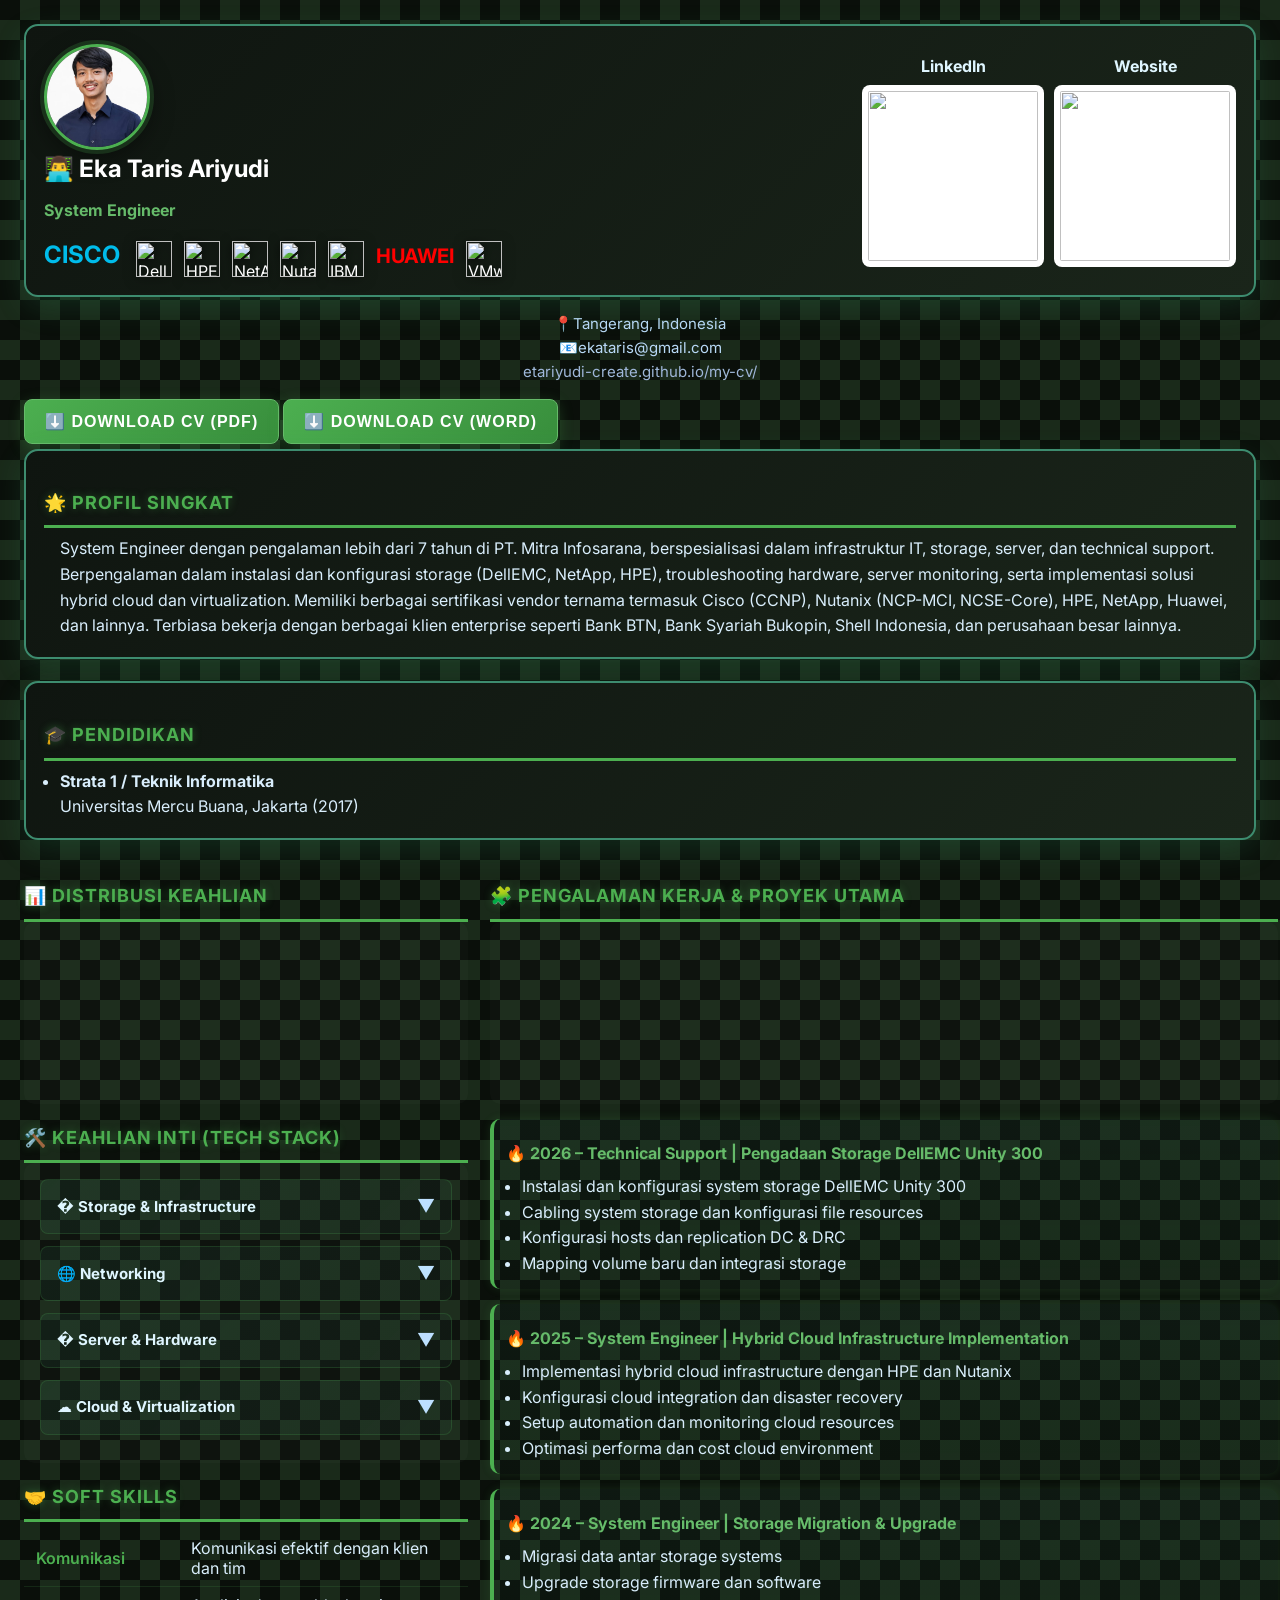
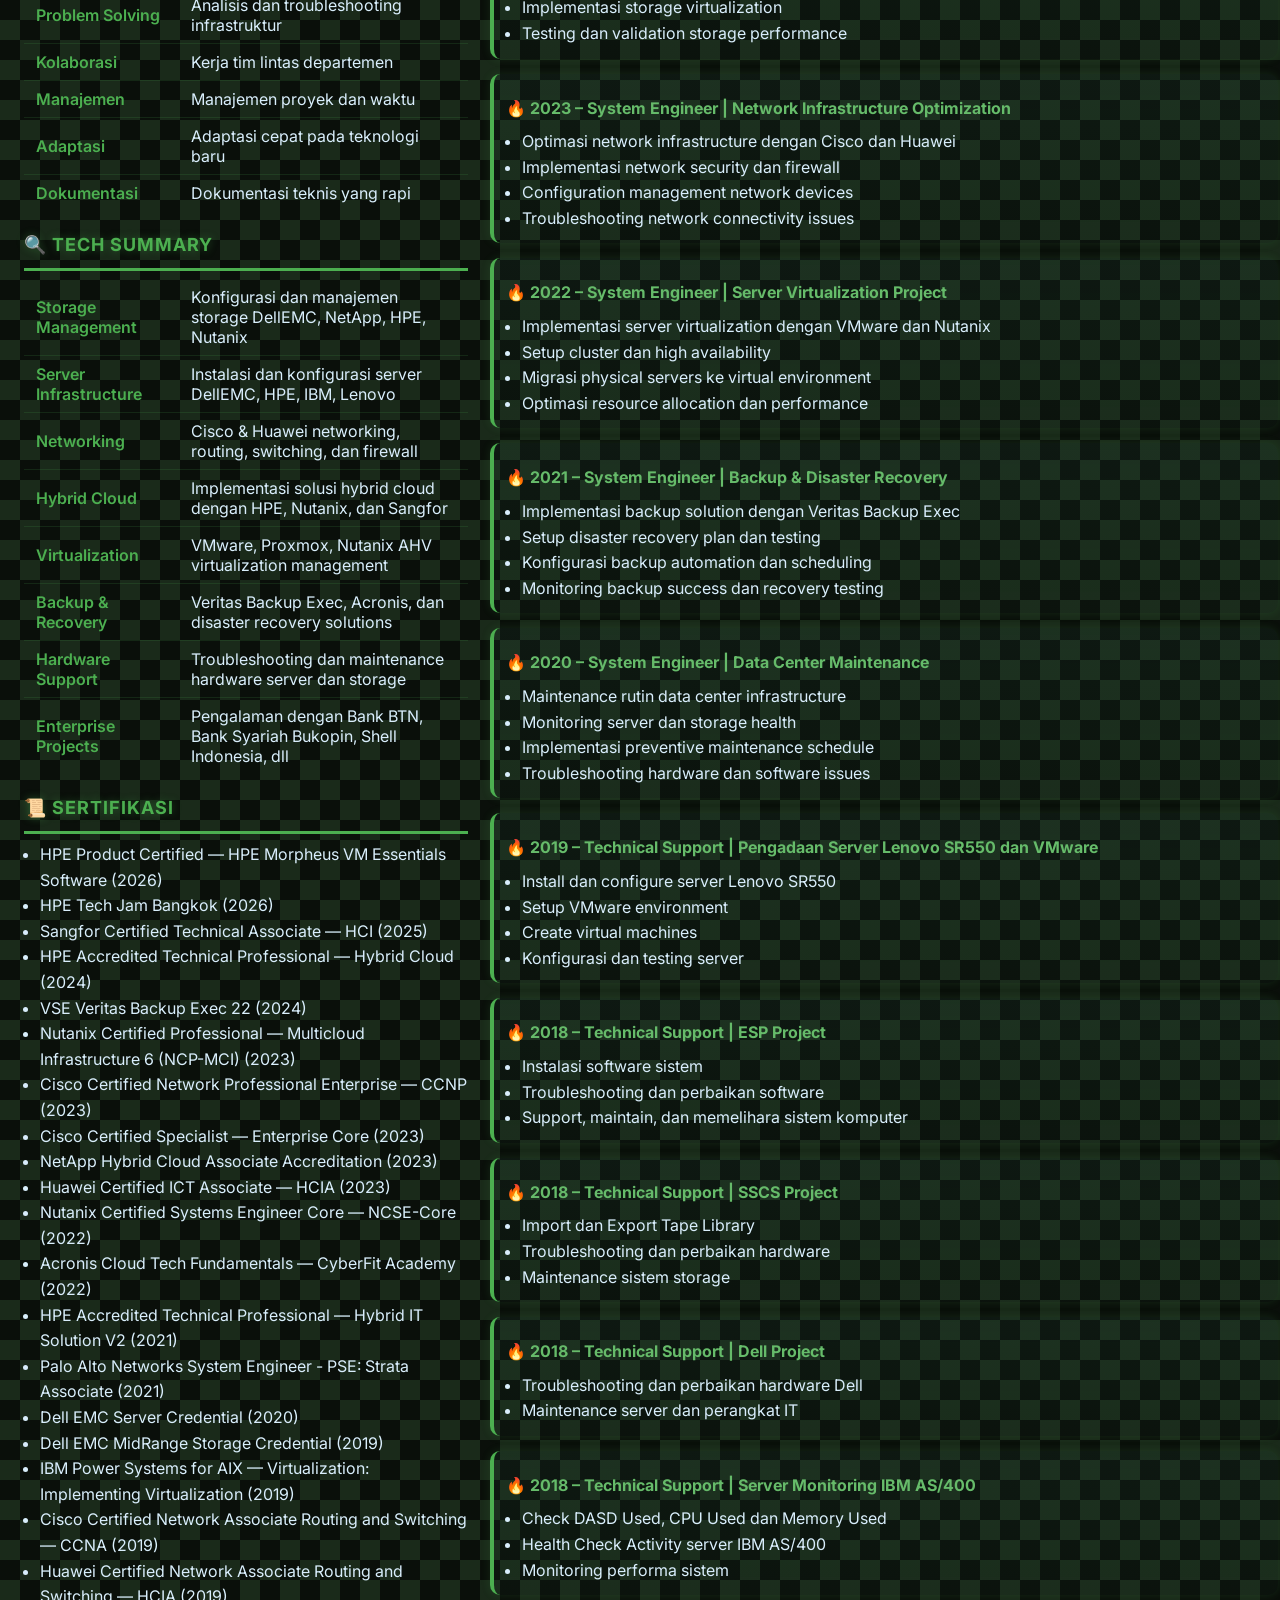
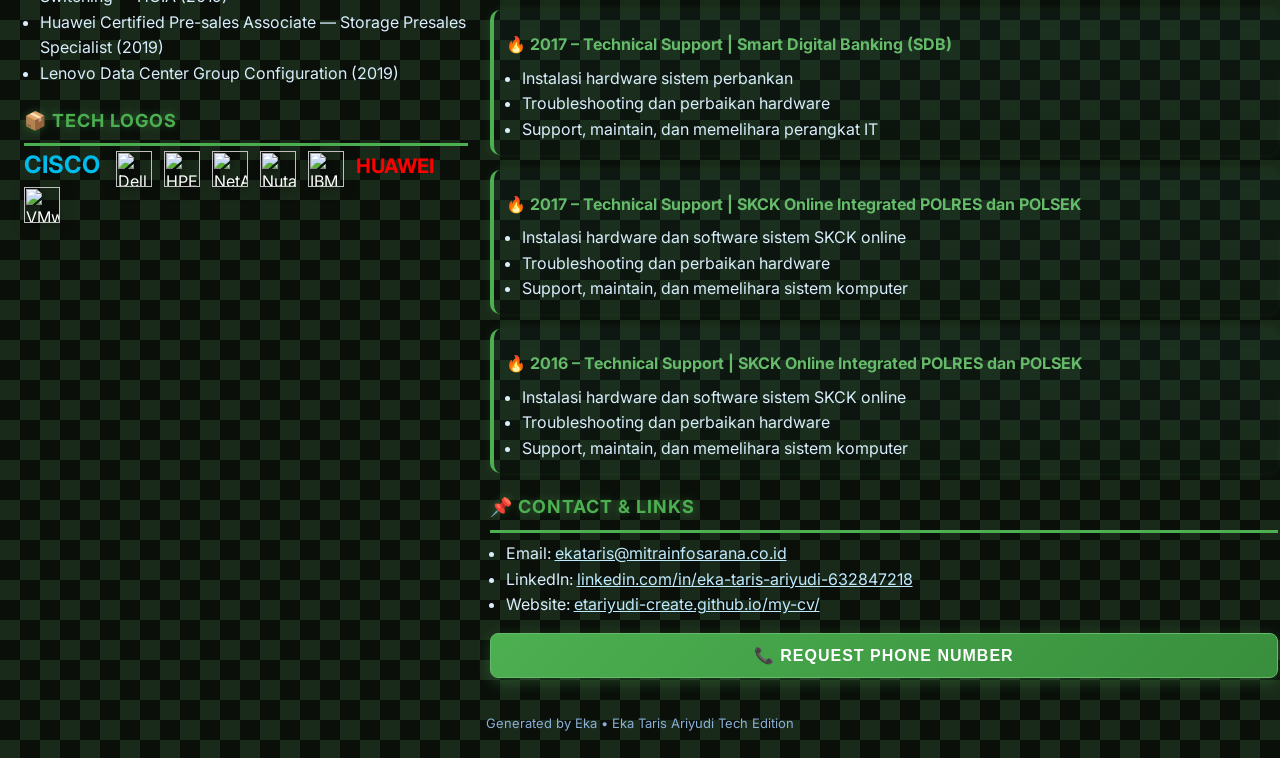
==== commit 1b4ba7f4: "update cv 6" ====
--- a/index.html
+++ b/index.html
@@ -35,22 +35,24 @@
           'Helvetica Neue',
           Arial,
           sans-serif;
-        background: #1a0b2e;
+        background: #0a0f0a;
         background-image: 
-          linear-gradient(135deg, #1a0b2e 0%, #2d1b4e 50%, #1a0b2e 100%),
-          radial-gradient(circle at 20% 80%, rgba(255, 215, 0, 0.1) 0%, transparent 50%),
-          radial-gradient(circle at 80% 20%, rgba(138, 43, 226, 0.1) 0%, transparent 50%);
-        background-size: 100% 100%, 100% 100%, 100% 100%;
+          linear-gradient(45deg, #1a2a1a 25%, transparent 25%),
+          linear-gradient(-45deg, #1a2a1a 25%, transparent 25%),
+          linear-gradient(45deg, transparent 75%, #1a2a1a 75%),
+          linear-gradient(-45deg, transparent 75%, #1a2a1a 75%);
+        background-size: 40px 40px;
+        background-position: 0 0, 0 20px, 20px -20px, -20px 0px;
         color: #ffffff;
         margin: 24px;
         line-height: 1.6;
       }
       .card {
-        background: linear-gradient(145deg, #2d1b4e, #1a0b2e);
+        background: linear-gradient(135deg, #0f1510, #1a251a);
         padding: 18px;
-        border-radius: 16px;
-        box-shadow: 0 8px 32px rgba(138, 43, 226, 0.3), inset 0 1px 0 rgba(255, 255, 255, 0.1);
-        border: 3px solid #ffd700;
+        border-radius: 14px;
+        box-shadow: 0 10px 30px rgba(50, 150, 100, 0.2);
+        border: 2px solid #3d8c6f;
         position: relative;
         overflow: hidden;
       }
@@ -61,8 +63,8 @@
         left: -100%;
         width: 100%;
         height: 100%;
-        background: linear-gradient(90deg, transparent, rgba(255, 215, 0, 0.15), transparent);
-        animation: shine 3s infinite;
+        background: linear-gradient(90deg, transparent, rgba(61, 140, 111, 0.08), transparent);
+        animation: shine 4s infinite;
       }
       @keyframes shine {
         0% { left: -100%; }
@@ -80,18 +82,16 @@
       }
       h2 {
         margin: 0 0 8px 0;
-        font-weight: 700;
-        color: #ffd700;
+        font-weight: 500;
+        color: #4caf50;
         text-transform: uppercase;
         letter-spacing: 2px;
-        text-shadow: 0 0 10px rgba(255, 215, 0, 0.5);
       }
       h3 {
         font-size: 16px;
         font-weight: 700;
-        color: #ff6b35;
+        color: #66bb6a;
         margin: 10px 0 5px 0;
-        text-shadow: 0 0 8px rgba(255, 107, 53, 0.5);
       }
       .muted {
         color: #9fb7d9;
@@ -102,9 +102,9 @@
         font-weight: 700;
         margin-top: 20px;
         padding-bottom: 8px;
-        border-bottom: 3px solid #ffd700;
-        color: #ffd700;
-        text-shadow: 0 0 10px rgba(255, 215, 0, 0.5);
+        border-bottom: 3px solid #4caf50;
+        color: #4caf50;
+        text-shadow: 0 0 8px rgba(76, 175, 80, 0.4);
         text-transform: uppercase;
         letter-spacing: 1px;
       }
@@ -123,19 +123,19 @@
       .list-columns {
         column-count: 2;
         column-gap: 20px;
-        column-rule: 1px solid rgba(255, 215, 0, 0.2);
+        column-rule: 1px solid rgba(76, 175, 80, 0.15);
       }
       .list-columns li {
         break-inside: avoid;
         margin-bottom: 6px;
       }
       .project {
-        background: linear-gradient(180deg, rgba(138, 43, 226, 0.15), rgba(138, 43, 226, 0.05));
+        background: linear-gradient(180deg, rgba(61, 140, 111, 0.08), rgba(61, 140, 111, 0.03));
         padding: 12px;
-        border-radius: 12px;
+        border-radius: 10px;
         margin-bottom: 15px;
-        border-left: 4px solid #ffd700;
-        box-shadow: 0 0 15px rgba(255, 215, 0, 0.2);
+        border-left: 4px solid #4caf50;
+        box-shadow: 0 0 10px rgba(76, 175, 80, 0.15);
       }
       .qr img {
         height: 170px;
@@ -167,28 +167,27 @@
 
       /* Gaya untuk Tombol Download PDF */
       .download-btn {
-        background: linear-gradient(180deg, #ffd700, #ff8c00);
-        color: #1a0b2e;
-        padding: 14px 24px;
+        background: linear-gradient(135deg, #4caf50, #388e3c);
+        color: #ffffff;
+        padding: 12px 20px;
         border: none;
-        border-radius: 12px;
+        border-radius: 8px;
         cursor: pointer;
         font-size: 16px;
-        font-weight: 800;
+        font-weight: 700;
         margin-top: 15px;
         margin-bottom: 5px;
         display: inline-block;
         transition: all 0.3s;
-        box-shadow: 0 4px 15px rgba(255, 215, 0, 0.4), inset 0 2px 0 rgba(255, 255, 255, 0.3);
+        box-shadow: 0 4px 15px rgba(76, 175, 80, 0.3);
         text-transform: uppercase;
         letter-spacing: 1px;
-        border: 2px solid #ff6b35;
-        text-shadow: 0 1px 0 rgba(255, 255, 255, 0.3);
+        border: 1px solid #66bb6a;
       }
       .download-btn:hover {
-        background: linear-gradient(180deg, #ff8c00, #ff6b35);
-        box-shadow: 0 6px 25px rgba(255, 215, 0, 0.6), inset 0 2px 0 rgba(255, 255, 255, 0.3);
-        transform: translateY(-3px) scale(1.02);
+        background: linear-gradient(135deg, #66bb6a, #4caf50);
+        box-shadow: 0 6px 20px rgba(76, 175, 80, 0.4);
+        transform: translateY(-2px);
       }
 
       @media (max-width: 900px) {
@@ -208,6 +207,15 @@
         }
         .contact {
           margin-bottom: 12px;
+        }
+        .contact.muted[style*="text-align: center"] {
+          display: flex;
+          flex-direction: column;
+          gap: 8px;
+          align-items: center;
+        }
+        .contact.muted[style*="text-align: center"] a {
+          display: inline-block;
         }
         .section-title {
           margin-top: 15px;
@@ -410,9 +418,9 @@
         transition: all 0.35s ease;
 
         /* Double ring */
-        border: 3px solid #ffd700;
-        outline: 4px solid rgba(255, 215, 0, 0.3);
-        box-shadow: 0 0 20px rgba(255, 215, 0, 0.5);
+        border: 3px solid #4caf50;
+        outline: 4px solid rgba(76, 175, 80, 0.2);
+        box-shadow: 0 0 15px rgba(76, 175, 80, 0.3);
 
         /* Soft shadow */
         box-shadow:
@@ -481,7 +489,7 @@
           box-shadow: 0 8px 24px rgba(0, 0, 0, 0.45), inset 0 0 0 1px rgba(255, 255, 255, 0.15);
         }
         50% {
-          box-shadow: 0 8px 32px rgba(255, 215, 0, 0.6), inset 0 0 0 1px rgba(255, 255, 255, 0.3), 0 0 25px rgba(255, 215, 0, 0.4);
+          box-shadow: 0 8px 32px rgba(76, 175, 80, 0.5), inset 0 0 0 1px rgba(255, 255, 255, 0.3), 0 0 20px rgba(76, 175, 80, 0.3);
         }
       }
 
@@ -570,21 +578,21 @@
       }
 
       .dropdown-header {
-        background: linear-gradient(135deg, rgba(138, 43, 226, 0.2), rgba(138, 43, 226, 0.1));
+        background: linear-gradient(135deg, rgba(61, 140, 111, 0.1), rgba(61, 140, 111, 0.05));
         padding: 12px 16px;
-        border-radius: 12px;
+        border-radius: 8px;
         cursor: pointer;
         display: flex;
         justify-content: space-between;
         align-items: center;
         transition: all 0.3s ease;
-        border: 2px solid rgba(255, 215, 0, 0.3);
+        border: 1px solid rgba(76, 175, 80, 0.2);
       }
 
       .dropdown-header:hover {
-        background: linear-gradient(135deg, rgba(138, 43, 226, 0.3), rgba(138, 43, 226, 0.2));
-        border-color: #ffd700;
-        box-shadow: 0 0 15px rgba(255, 215, 0, 0.3);
+        background: linear-gradient(135deg, rgba(61, 140, 111, 0.15), rgba(61, 140, 111, 0.1));
+        border-color: #4caf50;
+        box-shadow: 0 0 10px rgba(76, 175, 80, 0.2);
       }
 
       .dropdown-header strong {
@@ -635,7 +643,7 @@
 
       .tech-table td {
         padding: 8px 12px;
-        border-bottom: 1px solid rgba(255, 215, 0, 0.2);
+        border-bottom: 1px solid rgba(76, 175, 80, 0.15);
       }
 
       .tech-table tr:last-child td {
@@ -644,7 +652,7 @@
 
       .tech-table td:first-child {
         font-weight: 600;
-        color: #ffd700;
+        color: #4caf50;
         width: 35%;
       }
 
@@ -665,12 +673,6 @@
               System Engineer
             </h3>
           </div>
-        </div>
-        <h2>
-          System Engineer
-        </h2>
-        <div class="contact muted">
-          📍 Tangerang, Indonesia &nbsp; • &nbsp; 📧 ekataris@mitrainfosarana.co.id &nbsp; • &nbsp; 🌐 <a href="https://etariyudi-create.github.io/my-cv/" target="_blank" style="color: #9fb7d9; text-decoration: none;">etariyudi-create.github.io/my-cv/</a>
         </div>
         <div style="margin-top: 12px" class="logo-row">
           <span style="font-weight: bold; color: #00bceb; font-size: 24px; margin-right: 12px;">CISCO</span>
@@ -708,6 +710,12 @@
           </div>
         </div>
       </div>
+    </div>
+    
+    <div class="contact muted" style="text-align: center; margin-top: 15px; font-size: 15px;">
+      📍Tangerang, Indonesia<br>
+      📧ekataris@gmail.com<br>
+      <a href="https://etariyudi-create.github.io/my-cv/" target="_blank" style="color: #9fb7d9; text-decoration: none;">etariyudi-create.github.io/my-cv/</a>
     </div>
     <button class="download-btn" onclick="window.print()">⬇️ Download CV (PDF)</button>
     <button class="download-btn" onclick="downloadWordDoc()">⬇️ Download CV (Word)</button>
@@ -1147,10 +1155,10 @@
                 }
               },
               tooltip: {
-                backgroundColor: 'rgba(26, 11, 46, 0.95)',
-                titleColor: '#ffd700',
+                backgroundColor: 'rgba(0, 0, 0, 0.9)',
+                titleColor: '#4caf50',
                 bodyColor: '#ffffff',
-                borderColor: 'rgba(255, 215, 0, 0.5)',
+                borderColor: 'rgba(76, 175, 80, 0.5)',
                 borderWidth: 1,
                 callbacks: {
                   label: function(context) {
@@ -1230,10 +1238,10 @@
                 }
               },
               tooltip: {
-                backgroundColor: 'rgba(26, 11, 46, 0.95)',
-                titleColor: '#ffd700',
+                backgroundColor: 'rgba(0, 0, 0, 0.9)',
+                titleColor: '#4caf50',
                 bodyColor: '#ffffff',
-                borderColor: 'rgba(255, 215, 0, 0.5)',
+                borderColor: 'rgba(76, 175, 80, 0.5)',
                 borderWidth: 1
               },
               datalabels: {
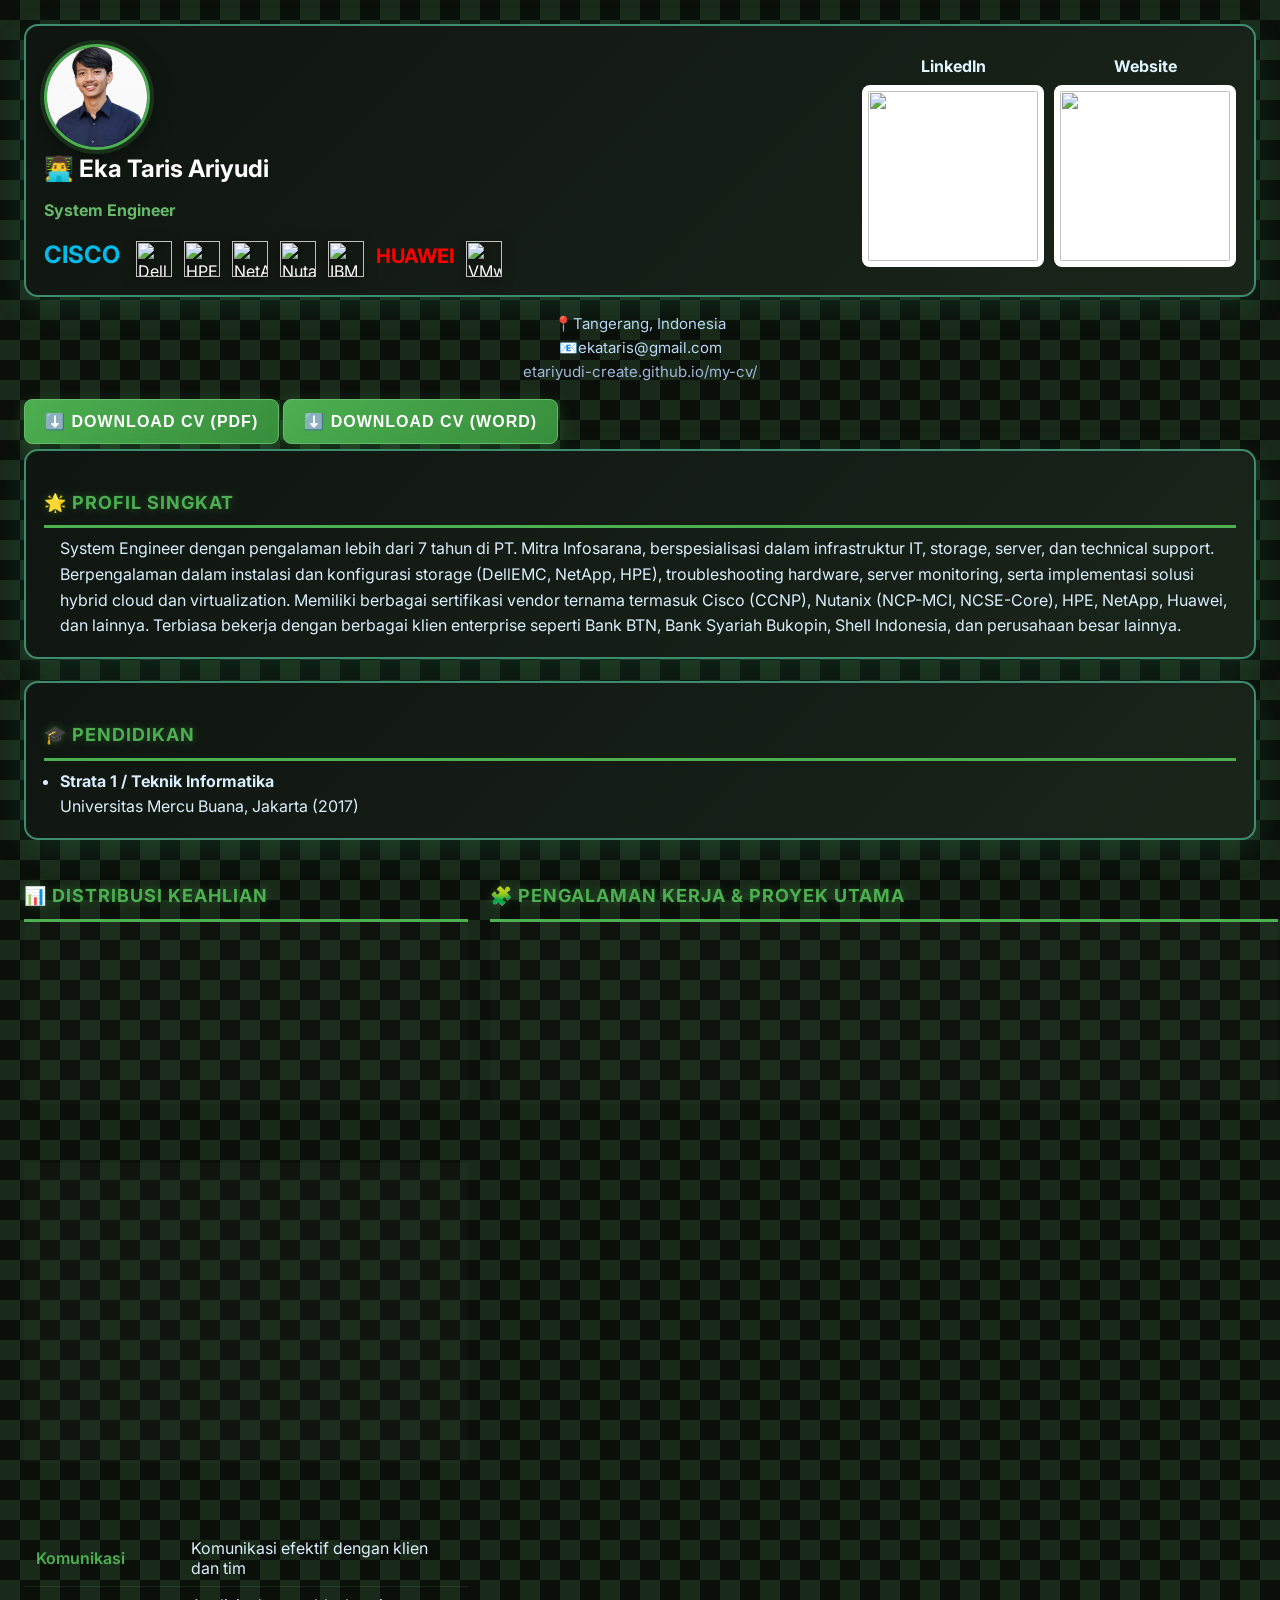
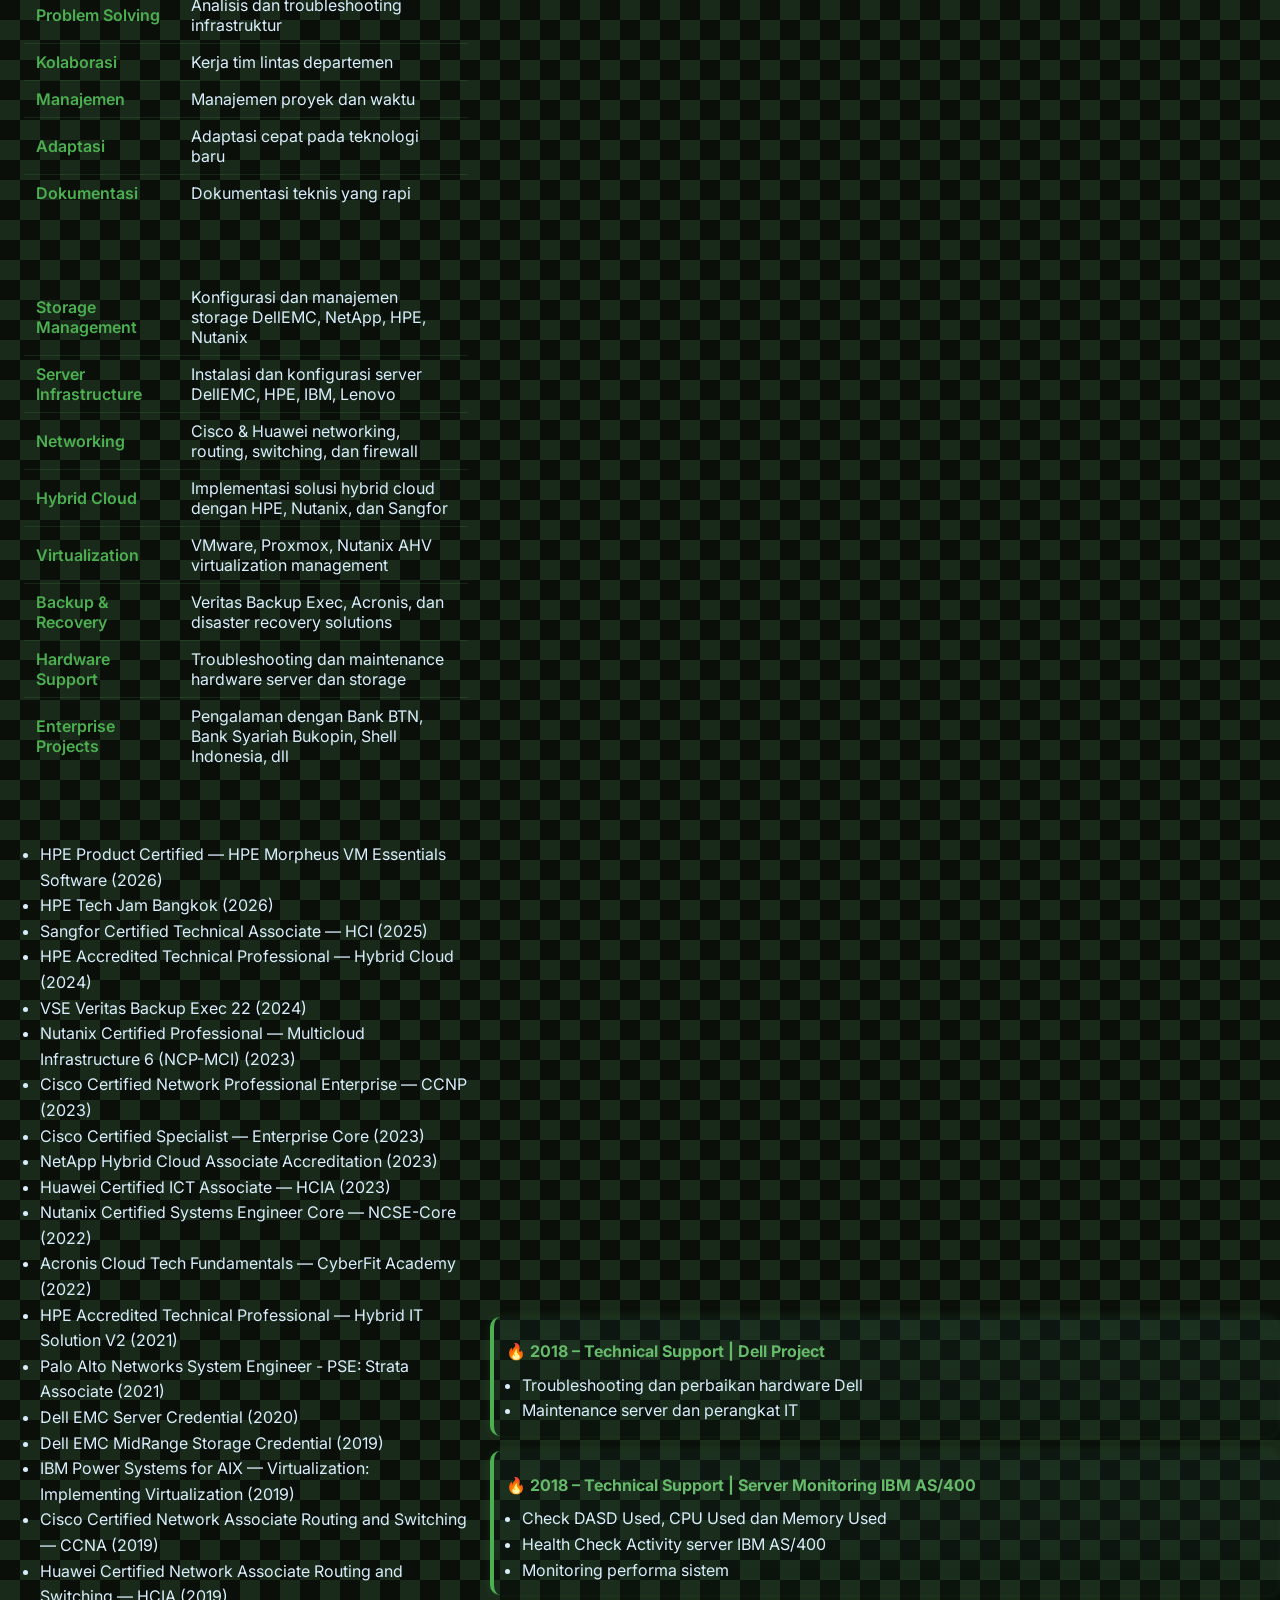
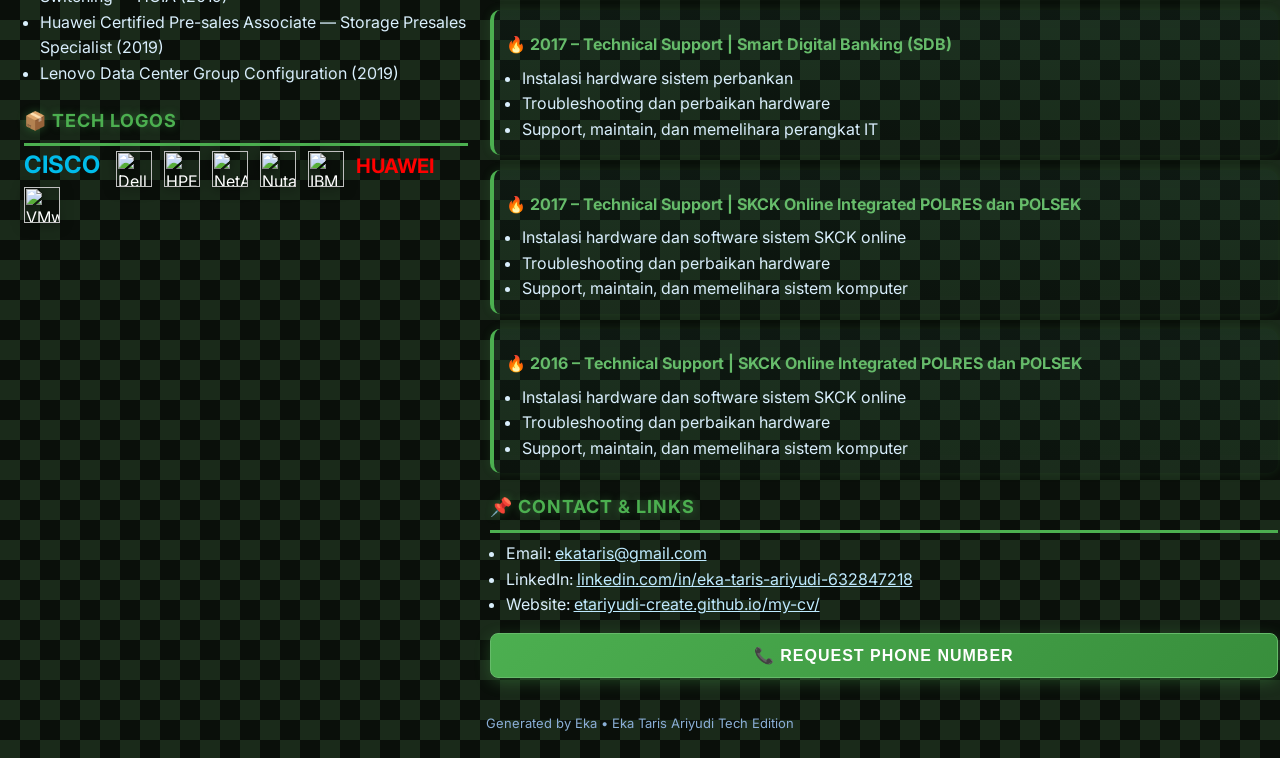
==== commit af13407f: "update cv 7" ====
--- a/index.html
+++ b/index.html
@@ -1065,8 +1065,8 @@
         <ul class="list">
           <li>
             Email:
-            <a style="color: #bfeaff" href="mailto:ekataris@mitrainfosarana.co.id" target="_blank"
-              >ekataris@mitrainfosarana.co.id</a
+            <a style="color: #bfeaff" href="mailto:ekataris@gmail.com" target="_blank"
+              >ekataris@gmail.com</a
             >
           </li>
           <li>
@@ -1109,7 +1109,7 @@
       function requestPhoneNumber() {
         const subject = encodeURIComponent('Request Phone Number - CV Eka Taris Ariyudi');
         const body = encodeURIComponent('Dear Eka,\n\nI would like to request your phone number for further communication regarding your CV.\n\nThank you.');
-        window.location.href = `mailto:ekataris@mitrainfosarana.co.id?subject=${subject}&body=${body}`;
+        window.location.href = `mailto:ekataris@gmail.com?subject=${subject}&body=${body}`;
       }
 
       // Skill Distribution Chart
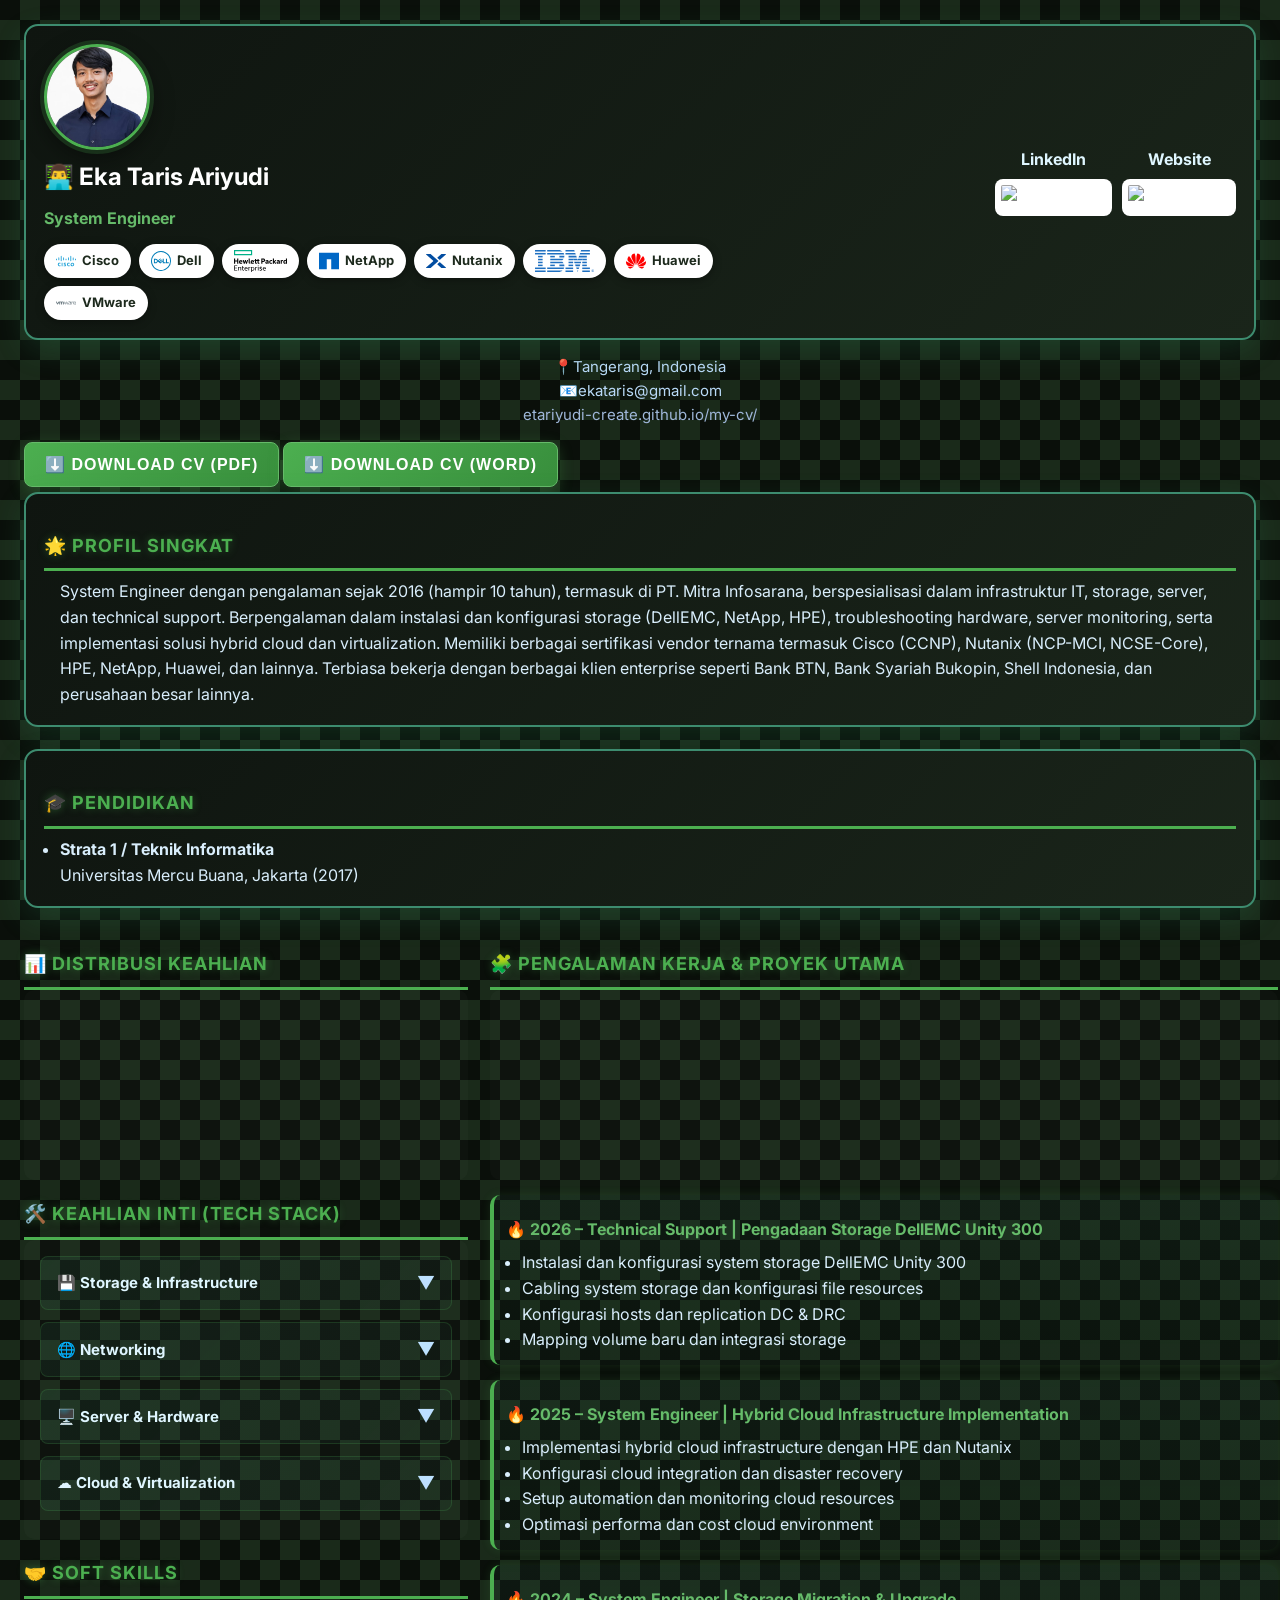
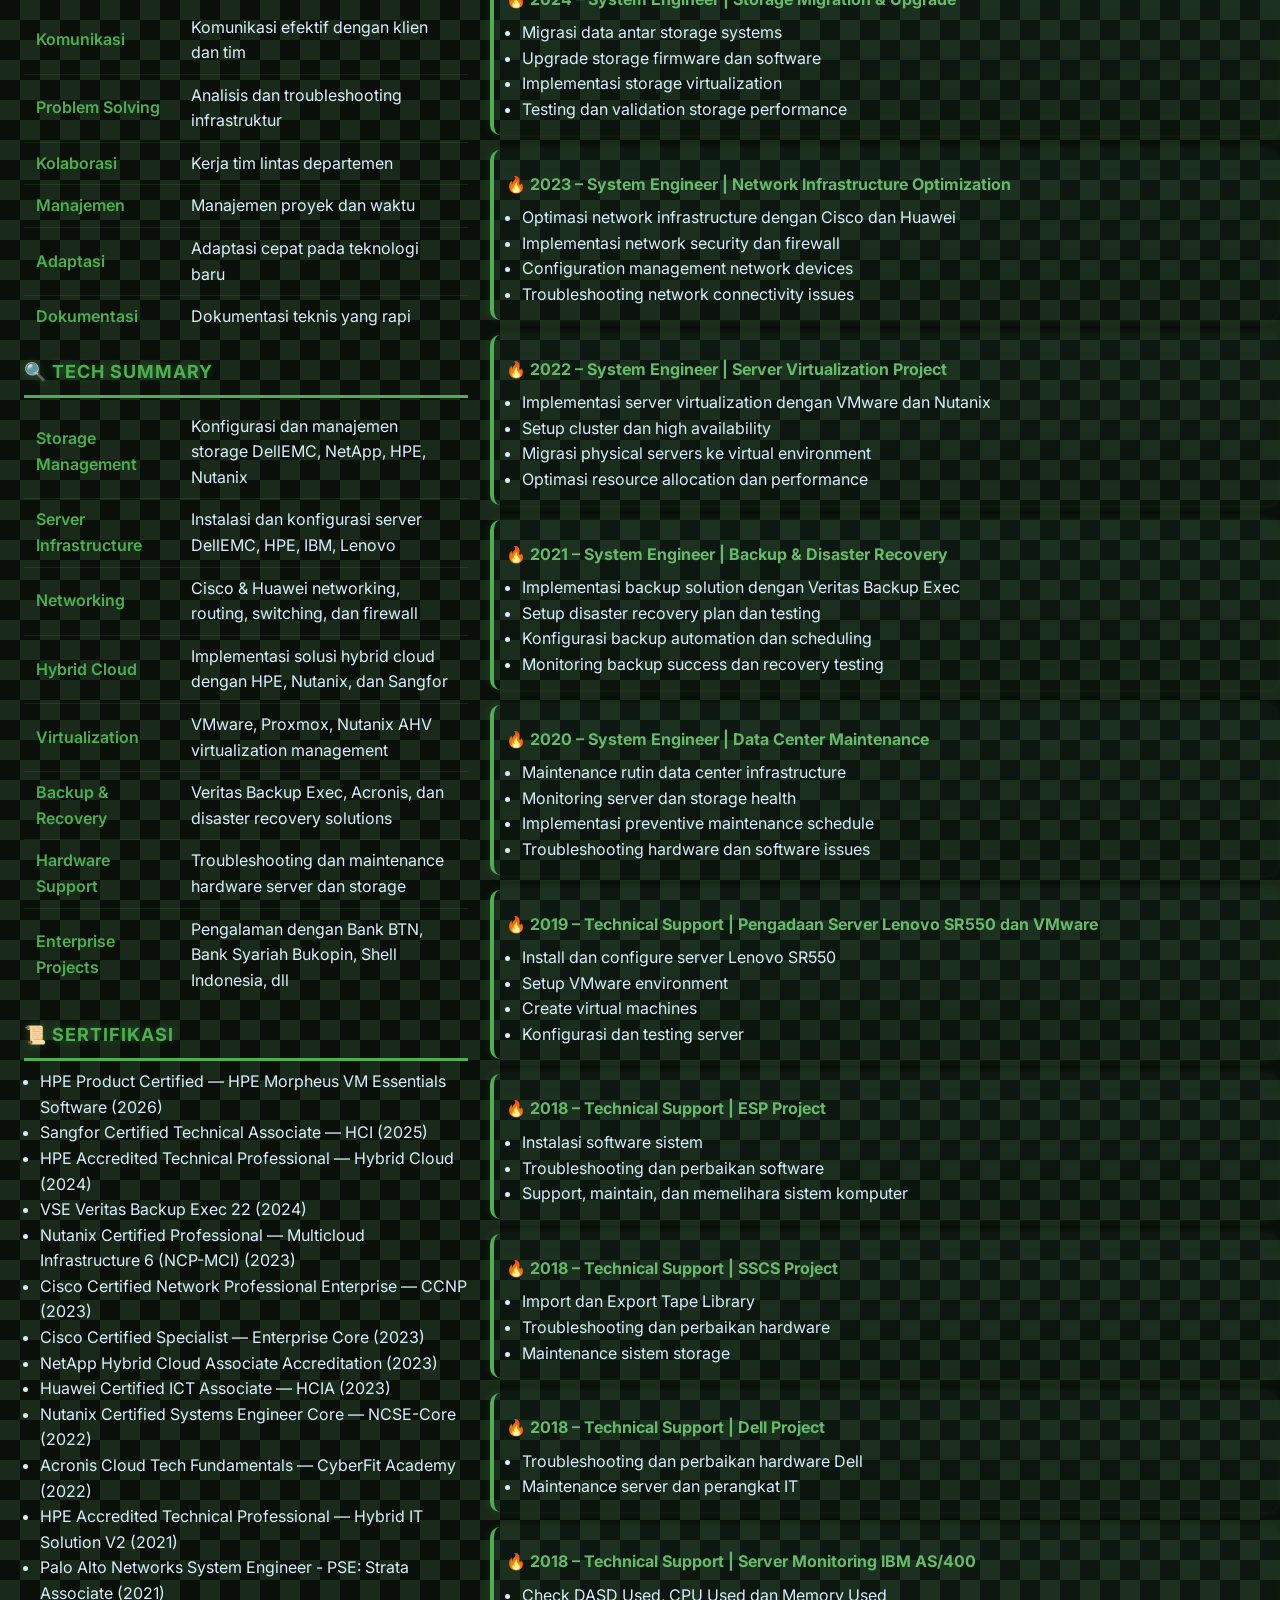
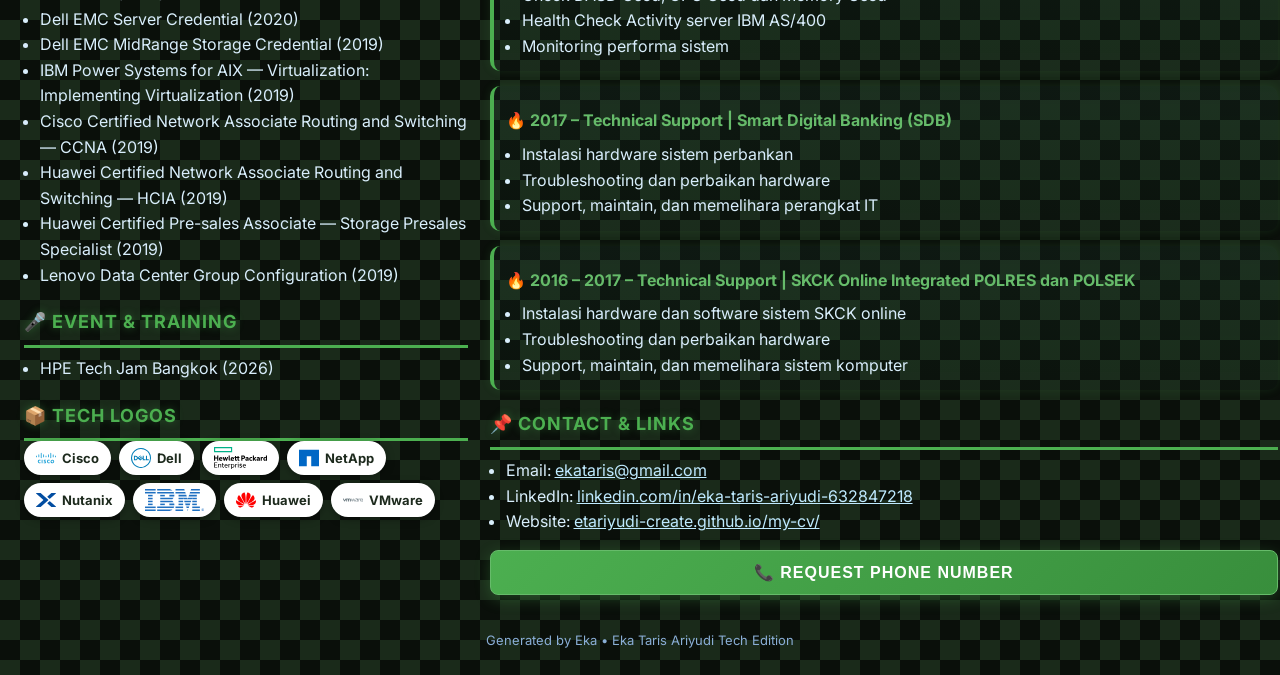
==== commit a0441cbd: "Fix template leftovers, HTML structure and use official vendor logos - Replace leftover template nam" ====
--- a/index.html
+++ b/index.html
@@ -1,3 +1,6 @@
+<!DOCTYPE html>
+<html lang="id">
+  <head>
     <meta charset="utf-8" />
     <meta name="viewport" content="width=device-width,initial-scale=1,maximum-scale=1,user-scalable=no" />
     <title>CV Eka Taris Ariyudi</title>
@@ -348,9 +351,11 @@
           padding: 0 !important;
         }
 
-        /* Sembunyikan QR Code */
-        .qr {
-          display: none !important;
+        /* Tampilkan QR Code dengan ukuran kecil agar bisa di-scan dari versi cetak */
+        .qr img {
+          width: 90px !important;
+          height: 90px !important;
+          padding: 0 !important;
         }
 
         /* Gaya Teks Cetak */
@@ -563,13 +568,59 @@
         color: #fff;
       }
 
-      .logo-row img {
-        transition: transform 0.3s ease, filter 0.3s ease;
-      }
-
-      .logo-row img:hover {
-        transform: scale(1.15);
-        filter: brightness(1.2);
+      /* Logo vendor resmi (assets/logos) di atas chip putih agar kontras di tema gelap & saat print */
+      .logo-row {
+        display: flex;
+        flex-wrap: wrap;
+        align-items: center;
+        gap: 8px;
+      }
+      .logo-row .logo-chip {
+        display: inline-flex;
+        align-items: center;
+        gap: 6px;
+        height: 34px;
+        padding: 0 12px;
+        background: #ffffff;
+        border-radius: 999px;
+        color: #1d2a1d;
+        font-size: 13px;
+        font-weight: 700;
+        box-shadow: 0 2px 8px rgba(0, 0, 0, 0.35);
+        transition: transform 0.3s ease, box-shadow 0.3s ease;
+      }
+      .logo-row .logo-chip img {
+        height: 20px;
+        width: auto;
+        margin: 0;
+        filter: none;
+      }
+      .logo-row .logo-chip--wordmark img {
+        height: 22px;
+      }
+      .logo-row .logo-chip:hover {
+        transform: translateY(-2px);
+        box-shadow: 0 6px 16px rgba(76, 175, 80, 0.35);
+      }
+      @media (max-width: 600px) {
+        .logo-row .logo-chip {
+          height: 30px;
+          padding: 0 10px;
+          font-size: 12px;
+        }
+        .logo-row .logo-chip img {
+          height: 18px;
+        }
+      }
+      @media print {
+        .logo-row .logo-chip {
+          box-shadow: none;
+          border: 1px solid #cccccc;
+          height: 26px;
+        }
+        .logo-row .logo-chip img {
+          height: 16px !important;
+        }
       }
 
       /* Dropdown styles */
@@ -675,14 +726,14 @@
           </div>
         </div>
         <div style="margin-top: 12px" class="logo-row">
-          <span style="font-weight: bold; color: #00bceb; font-size: 24px; margin-right: 12px;">CISCO</span>
-          <img alt="Dell" src="https://img.icons8.com/color/48/dell.png" loading="lazy" />
-          <img alt="HPE" src="https://img.icons8.com/color/48/hp.png" loading="lazy" />
-          <img alt="NetApp" src="https://img.icons8.com/color/48/netapp.png" loading="lazy" />
-          <img alt="Nutanix" src="https://img.icons8.com/color/48/nutanix.png" loading="lazy" />
-          <img alt="IBM" src="https://img.icons8.com/color/48/ibm.png" loading="lazy" width="36px" />
-          <span style="font-weight: bold; color: #ff0000; font-size: 20px; margin-right: 8px;">HUAWEI</span>
-          <img alt="VMware" src="https://img.icons8.com/color/48/vmware.png" loading="lazy" width="36px" />
+          <span class="logo-chip"><img alt="Cisco" src="assets/logos/cisco.svg" />Cisco</span>
+          <span class="logo-chip"><img alt="Dell Technologies" src="assets/logos/dell.svg" />Dell</span>
+          <span class="logo-chip logo-chip--wordmark"><img alt="Hewlett Packard Enterprise" src="assets/logos/hpe.svg" /></span>
+          <span class="logo-chip"><img alt="NetApp" src="assets/logos/netapp.svg" />NetApp</span>
+          <span class="logo-chip"><img alt="Nutanix" src="assets/logos/nutanix.svg" />Nutanix</span>
+          <span class="logo-chip logo-chip--wordmark"><img alt="IBM" src="assets/logos/ibm.svg" /></span>
+          <span class="logo-chip"><img alt="Huawei" src="assets/logos/huawei.svg" />Huawei</span>
+          <span class="logo-chip"><img alt="VMware" src="assets/logos/vmware.svg" />VMware</span>
         </div>
       </div>
 
@@ -723,7 +774,7 @@
     <div class="card" style="margin-bottom: 22px;">
       <div class="section-title">🌟 Profil Singkat</div>
       <p class="list">
-        System Engineer dengan pengalaman lebih dari 7 tahun di PT. Mitra Infosarana, berspesialisasi dalam infrastruktur IT, storage, server, dan technical support. Berpengalaman dalam instalasi dan konfigurasi storage (DellEMC, NetApp, HPE), troubleshooting hardware, server monitoring, serta implementasi solusi hybrid cloud dan virtualization. Memiliki berbagai sertifikasi vendor ternama termasuk Cisco (CCNP), Nutanix (NCP-MCI, NCSE-Core), HPE, NetApp, Huawei, dan lainnya. Terbiasa bekerja dengan berbagai klien enterprise seperti Bank BTN, Bank Syariah Bukopin, Shell Indonesia, dan perusahaan besar lainnya.
+        System Engineer dengan pengalaman sejak 2016 (hampir 10 tahun), termasuk di PT. Mitra Infosarana, berspesialisasi dalam infrastruktur IT, storage, server, dan technical support. Berpengalaman dalam instalasi dan konfigurasi storage (DellEMC, NetApp, HPE), troubleshooting hardware, server monitoring, serta implementasi solusi hybrid cloud dan virtualization. Memiliki berbagai sertifikasi vendor ternama termasuk Cisco (CCNP), Nutanix (NCP-MCI, NCSE-Core), HPE, NetApp, Huawei, dan lainnya. Terbiasa bekerja dengan berbagai klien enterprise seperti Bank BTN, Bank Syariah Bukopin, Shell Indonesia, dan perusahaan besar lainnya.
       </p>
     </div>
     
@@ -748,7 +799,7 @@
 <div style="background: rgba(255, 255, 255, 0.02); padding: 16px; border-radius: 10px; margin-bottom: 15px;">
         <div class="dropdown">
           <div class="dropdown-header" onclick="toggleDropdown(this)">
-            <strong>� Storage & Infrastructure</strong>
+            <strong>💾 Storage & Infrastructure</strong>
             <span class="dropdown-icon">▼</span>
           </div>
           
@@ -789,7 +840,7 @@
 
         <div class="dropdown">
           <div class="dropdown-header" onclick="toggleDropdown(this)">
-            <strong>�️ Server & Hardware</strong>
+            <strong>🖥️ Server & Hardware</strong>
             <span class="dropdown-icon">▼</span>
           </div>
           <div class="dropdown-content">
@@ -894,7 +945,6 @@
         <div class="section-title">📜 Sertifikasi</div>
         <ul class="list">
           <li>HPE Product Certified — HPE Morpheus VM Essentials Software (2026)</li>
-          <li>HPE Tech Jam Bangkok (2026)</li>
           <li>Sangfor Certified Technical Associate — HCI (2025)</li>
           <li>HPE Accredited Technical Professional — Hybrid Cloud (2024)</li>
           <li>VSE Veritas Backup Exec 22 (2024)</li>
@@ -916,16 +966,21 @@
           <li>Lenovo Data Center Group Configuration (2019)</li>
         </ul>
 
+        <div class="section-title">🎤 Event & Training</div>
+        <ul class="list">
+          <li>HPE Tech Jam Bangkok (2026)</li>
+        </ul>
+
         <div class="section-title">📦 Tech Logos</div>
         <div class="logo-row">
-          <span style="font-weight: bold; color: #00bceb; font-size: 24px; margin-right: 12px;">CISCO</span>
-          <img alt="Dell" src="https://img.icons8.com/color/48/dell.png" loading="lazy" />
-          <img alt="HPE" src="https://img.icons8.com/color/48/hp.png" loading="lazy" />
-          <img alt="NetApp" src="https://img.icons8.com/color/48/netapp.png" loading="lazy" />
-          <img alt="Nutanix" src="https://img.icons8.com/color/48/nutanix.png" loading="lazy" />
-          <img alt="IBM" src="https://img.icons8.com/color/48/ibm.png" loading="lazy" width="36px" />
-          <span style="font-weight: bold; color: #ff0000; font-size: 20px; margin-right: 8px;">HUAWEI</span>
-          <img alt="VMware" src="https://img.icons8.com/color/48/vmware.png" loading="lazy" width="36px" />
+          <span class="logo-chip"><img alt="Cisco" src="assets/logos/cisco.svg" />Cisco</span>
+          <span class="logo-chip"><img alt="Dell Technologies" src="assets/logos/dell.svg" />Dell</span>
+          <span class="logo-chip logo-chip--wordmark"><img alt="Hewlett Packard Enterprise" src="assets/logos/hpe.svg" /></span>
+          <span class="logo-chip"><img alt="NetApp" src="assets/logos/netapp.svg" />NetApp</span>
+          <span class="logo-chip"><img alt="Nutanix" src="assets/logos/nutanix.svg" />Nutanix</span>
+          <span class="logo-chip logo-chip--wordmark"><img alt="IBM" src="assets/logos/ibm.svg" /></span>
+          <span class="logo-chip"><img alt="Huawei" src="assets/logos/huawei.svg" />Huawei</span>
+          <span class="logo-chip"><img alt="VMware" src="assets/logos/vmware.svg" />VMware</span>
         </div>
       </div>
       <div class="right-col">
@@ -1045,15 +1100,7 @@
           </ul>
         </div>
         <div class="project">
-          <h3>🔥 2017 – Technical Support | SKCK Online Integrated POLRES dan POLSEK</h3>
-          <ul class="list">
-            <li>Instalasi hardware dan software sistem SKCK online</li>
-            <li>Troubleshooting dan perbaikan hardware</li>
-            <li>Support, maintain, dan memelihara sistem komputer</li>
-          </ul>
-        </div>
-        <div class="project">
-          <h3>🔥 2016 – Technical Support | SKCK Online Integrated POLRES dan POLSEK</h3>
+          <h3>🔥 2016 – 2017 – Technical Support | SKCK Online Integrated POLRES dan POLSEK</h3>
           <ul class="list">
             <li>Instalasi hardware dan software sistem SKCK online</li>
             <li>Troubleshooting dan perbaikan hardware</li>
@@ -1301,7 +1348,8 @@
           a, a:link, a:visited { color: #000 !important; text-decoration: none !important; }
           .card, .project { background: none !important; box-shadow: none !important; border: none !important; }
           .download-btn, .qr { display: none !important; }
-          .logo-row img, .profile-photo { max-width: 100% !important; height: auto !important; }
+          .profile-photo { max-width: 100% !important; height: auto !important; }
+          .logo-chip img { height: 18px !important; width: auto !important; }
           .dropdown-header strong { color: #000 !important; }
         </style>`;
 
@@ -1310,7 +1358,7 @@
         const url = URL.createObjectURL(blob);
         const link = document.createElement('a');
         link.href = url;
-        link.download = 'CV-Muhammad-Fadillah-Fachmi.doc';
+        link.download = 'CV-Eka-Taris-Ariyudi.doc';
         document.body.appendChild(link);
         link.click();
         document.body.removeChild(link);
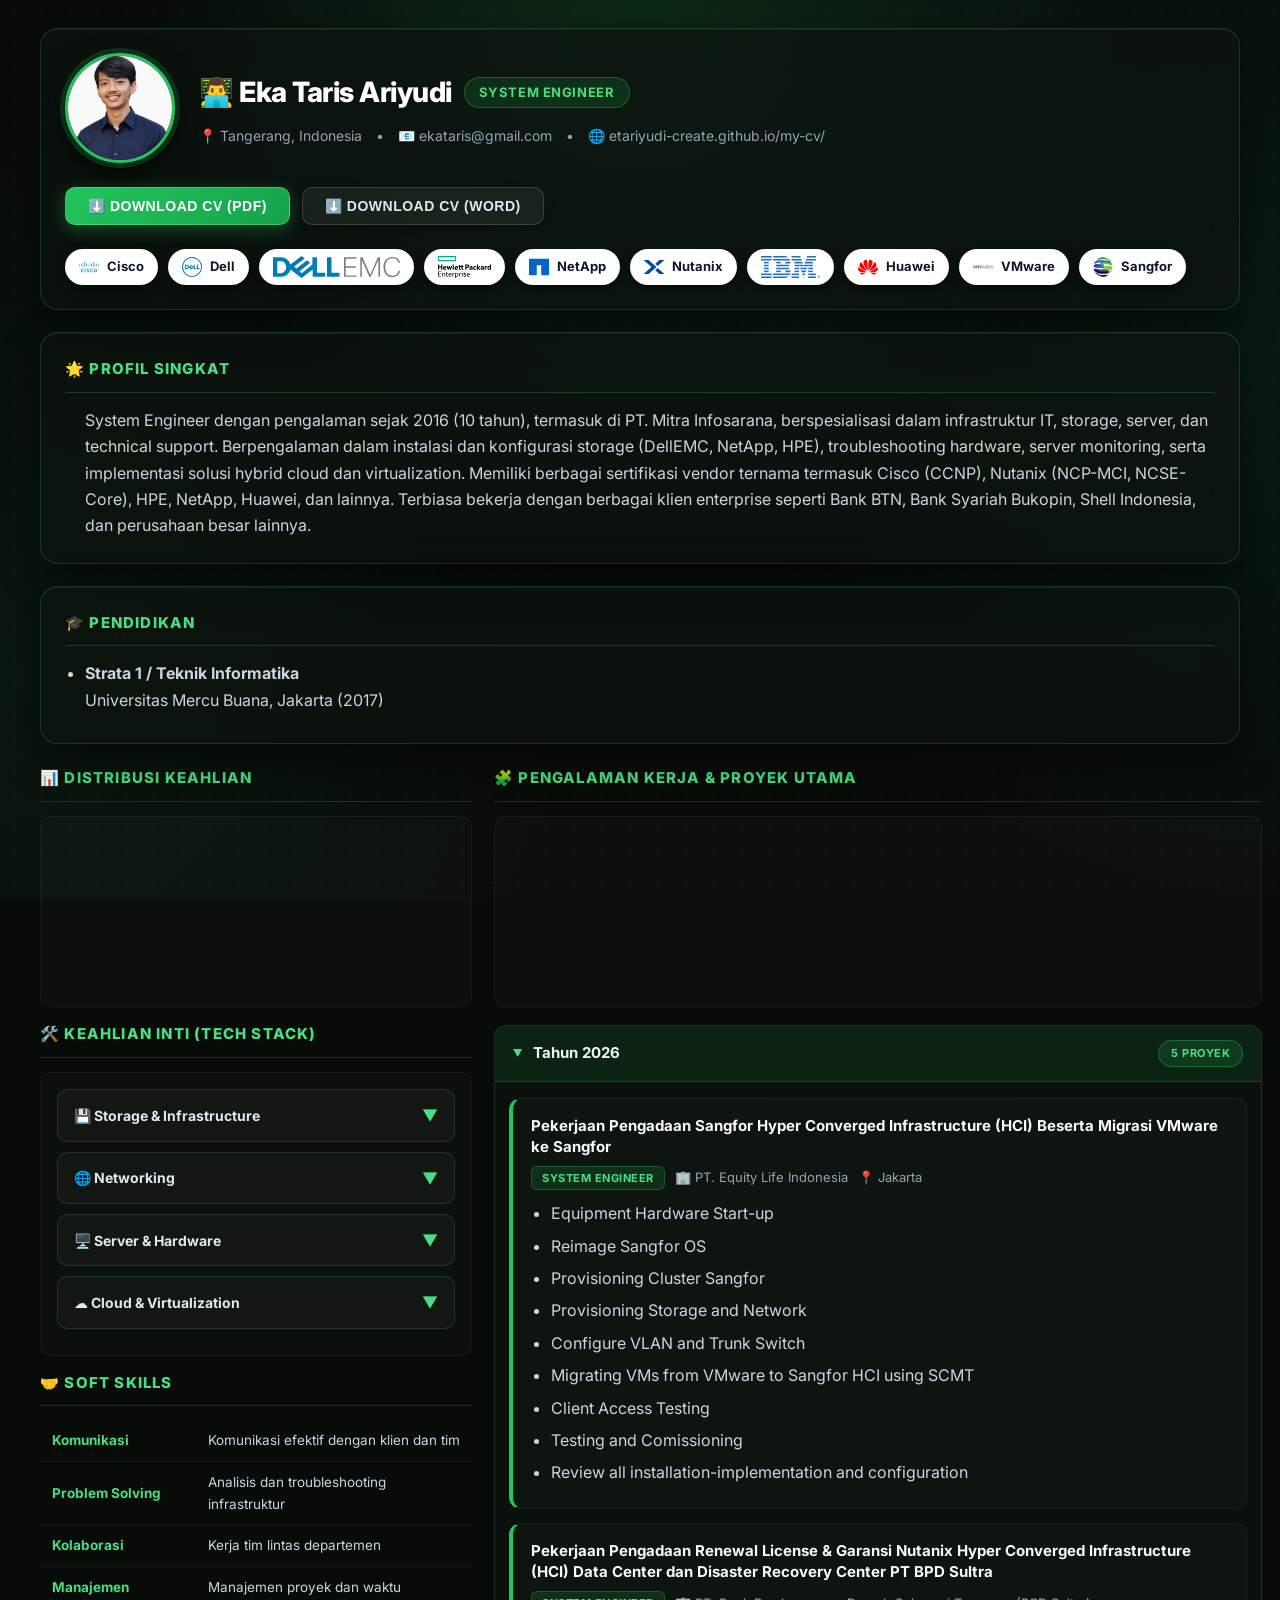
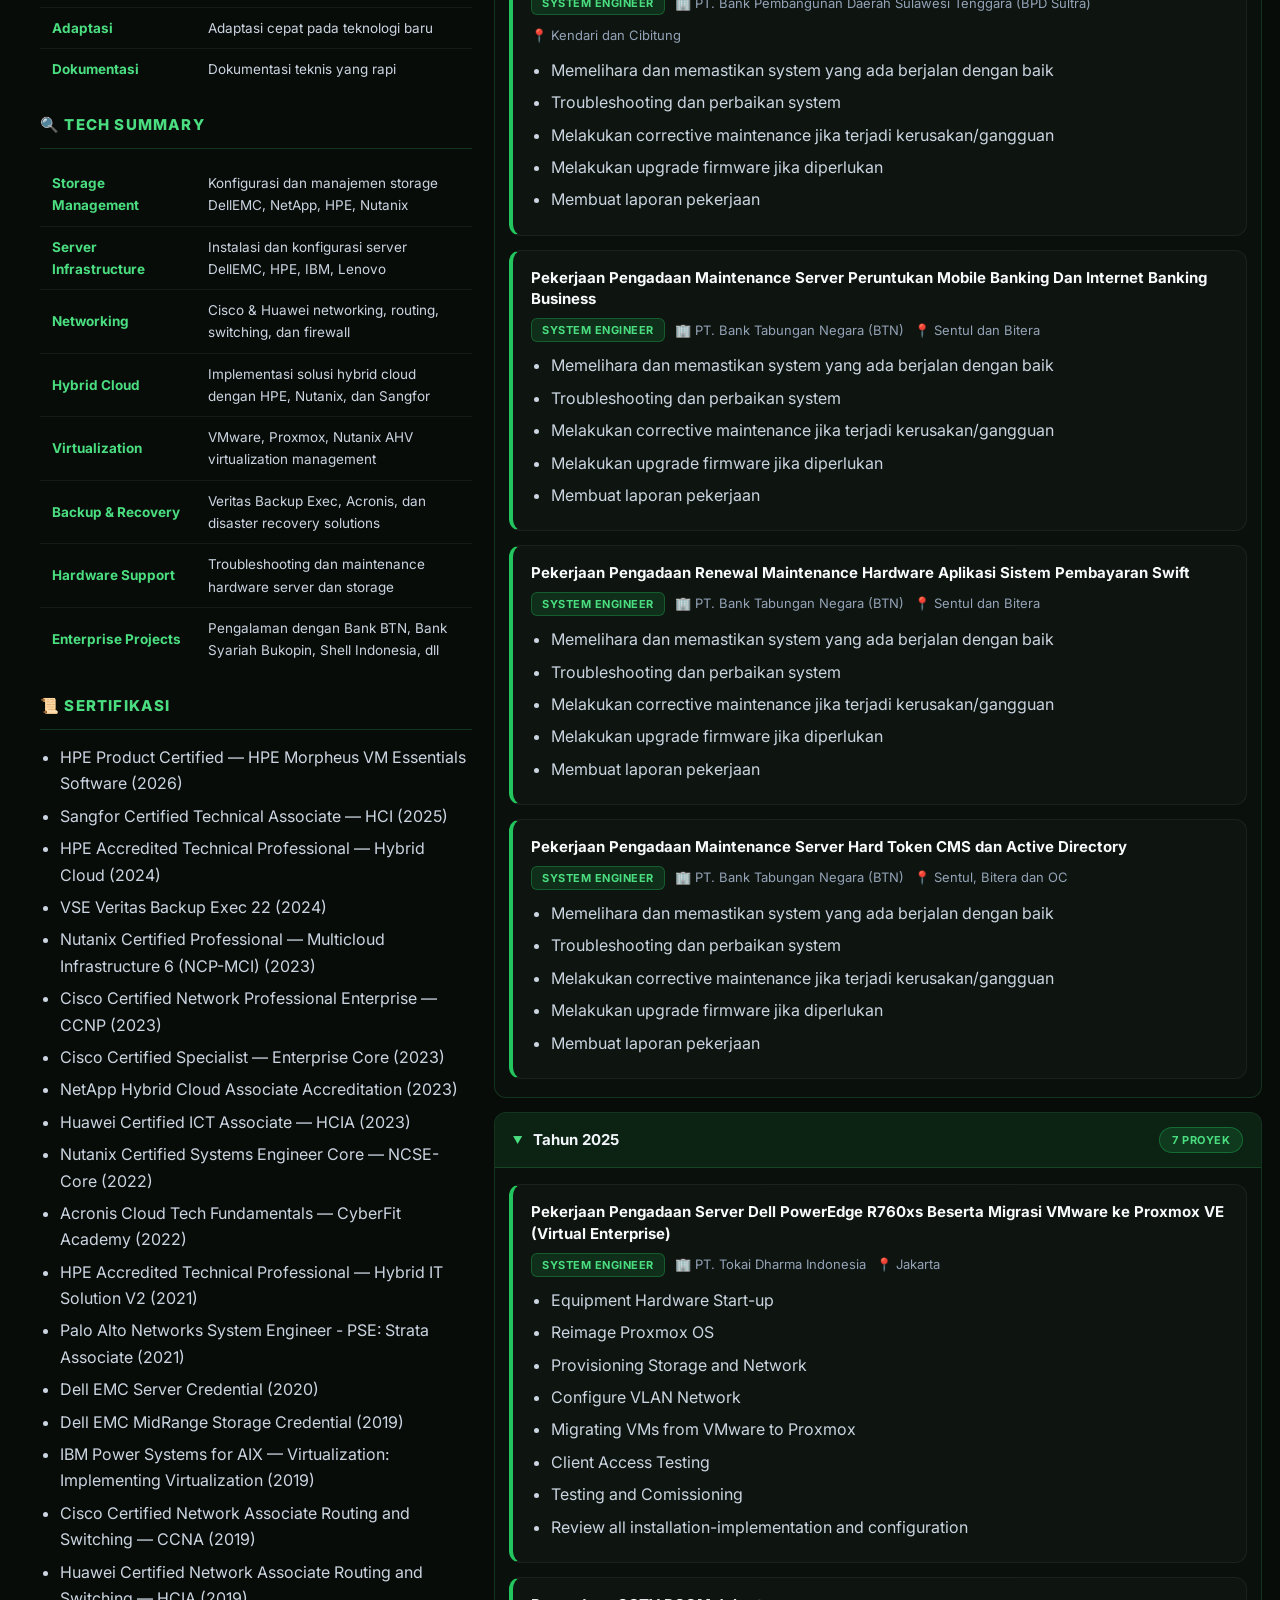
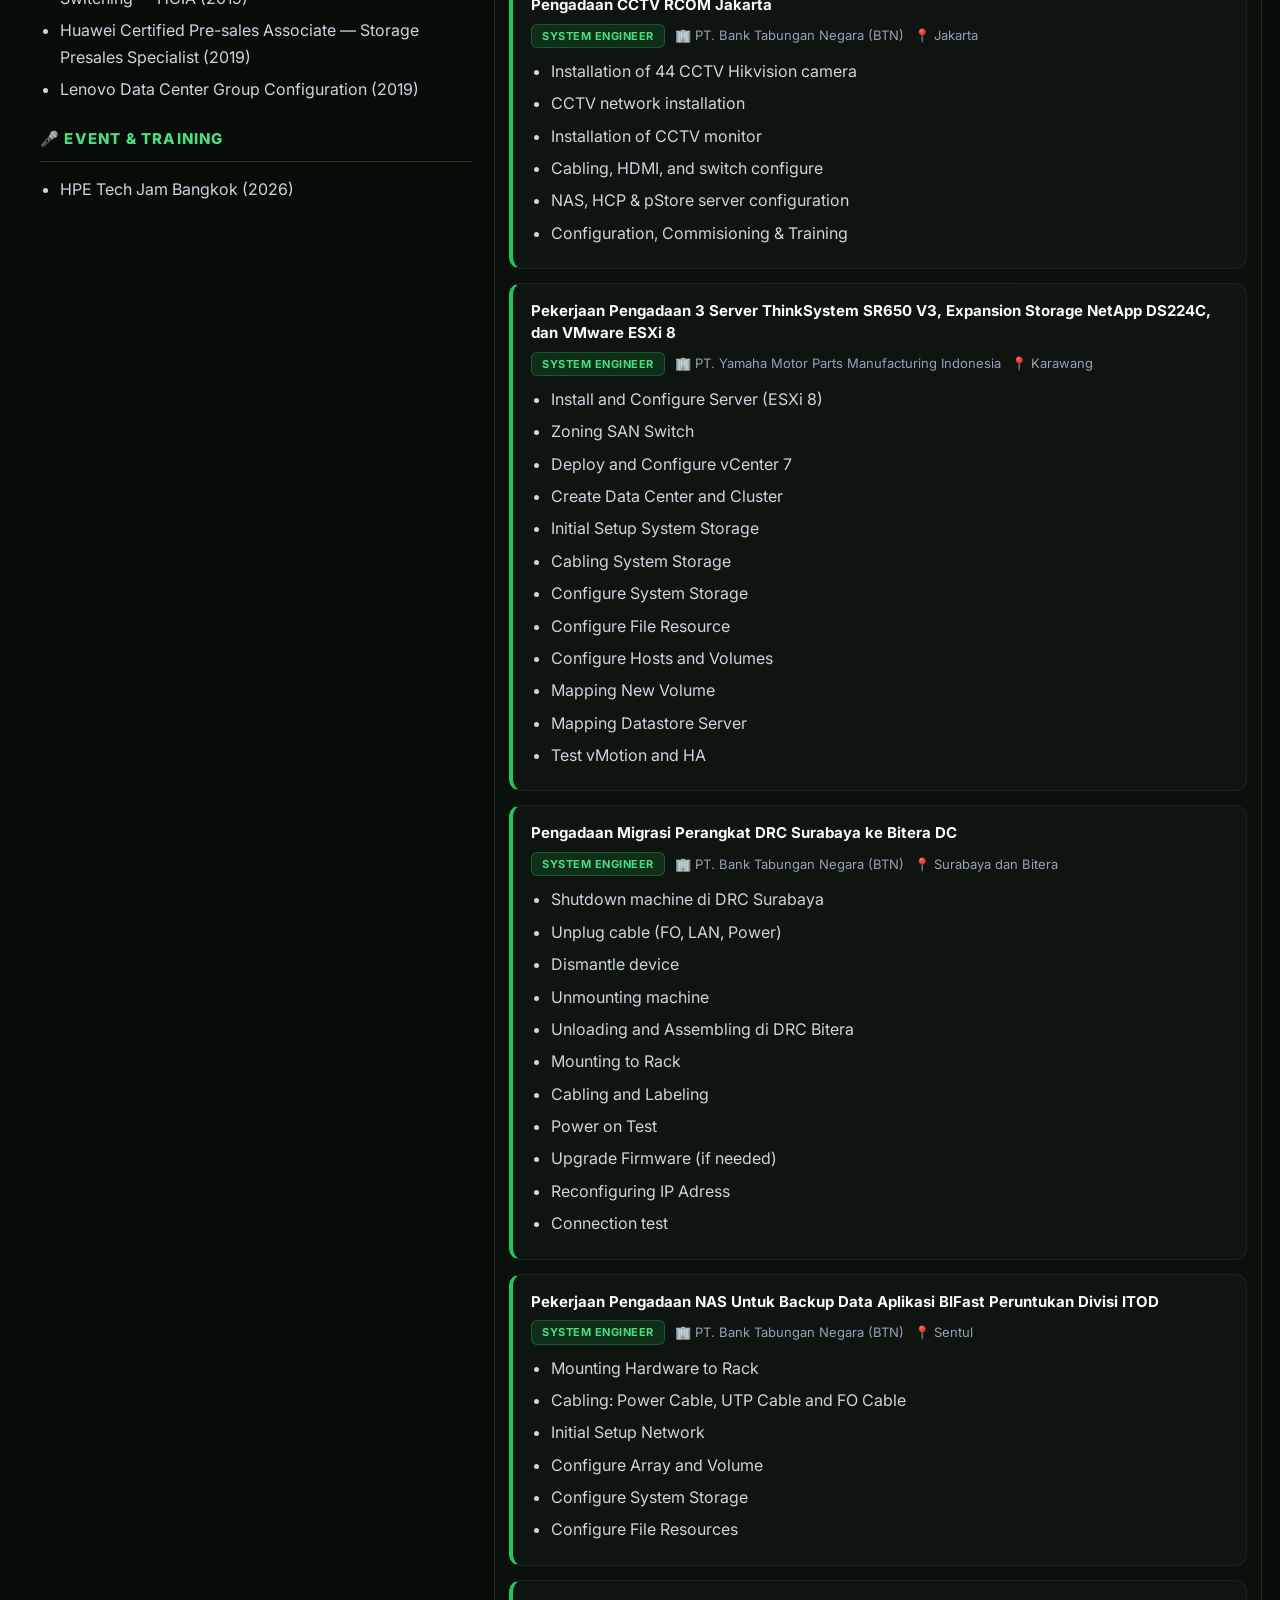
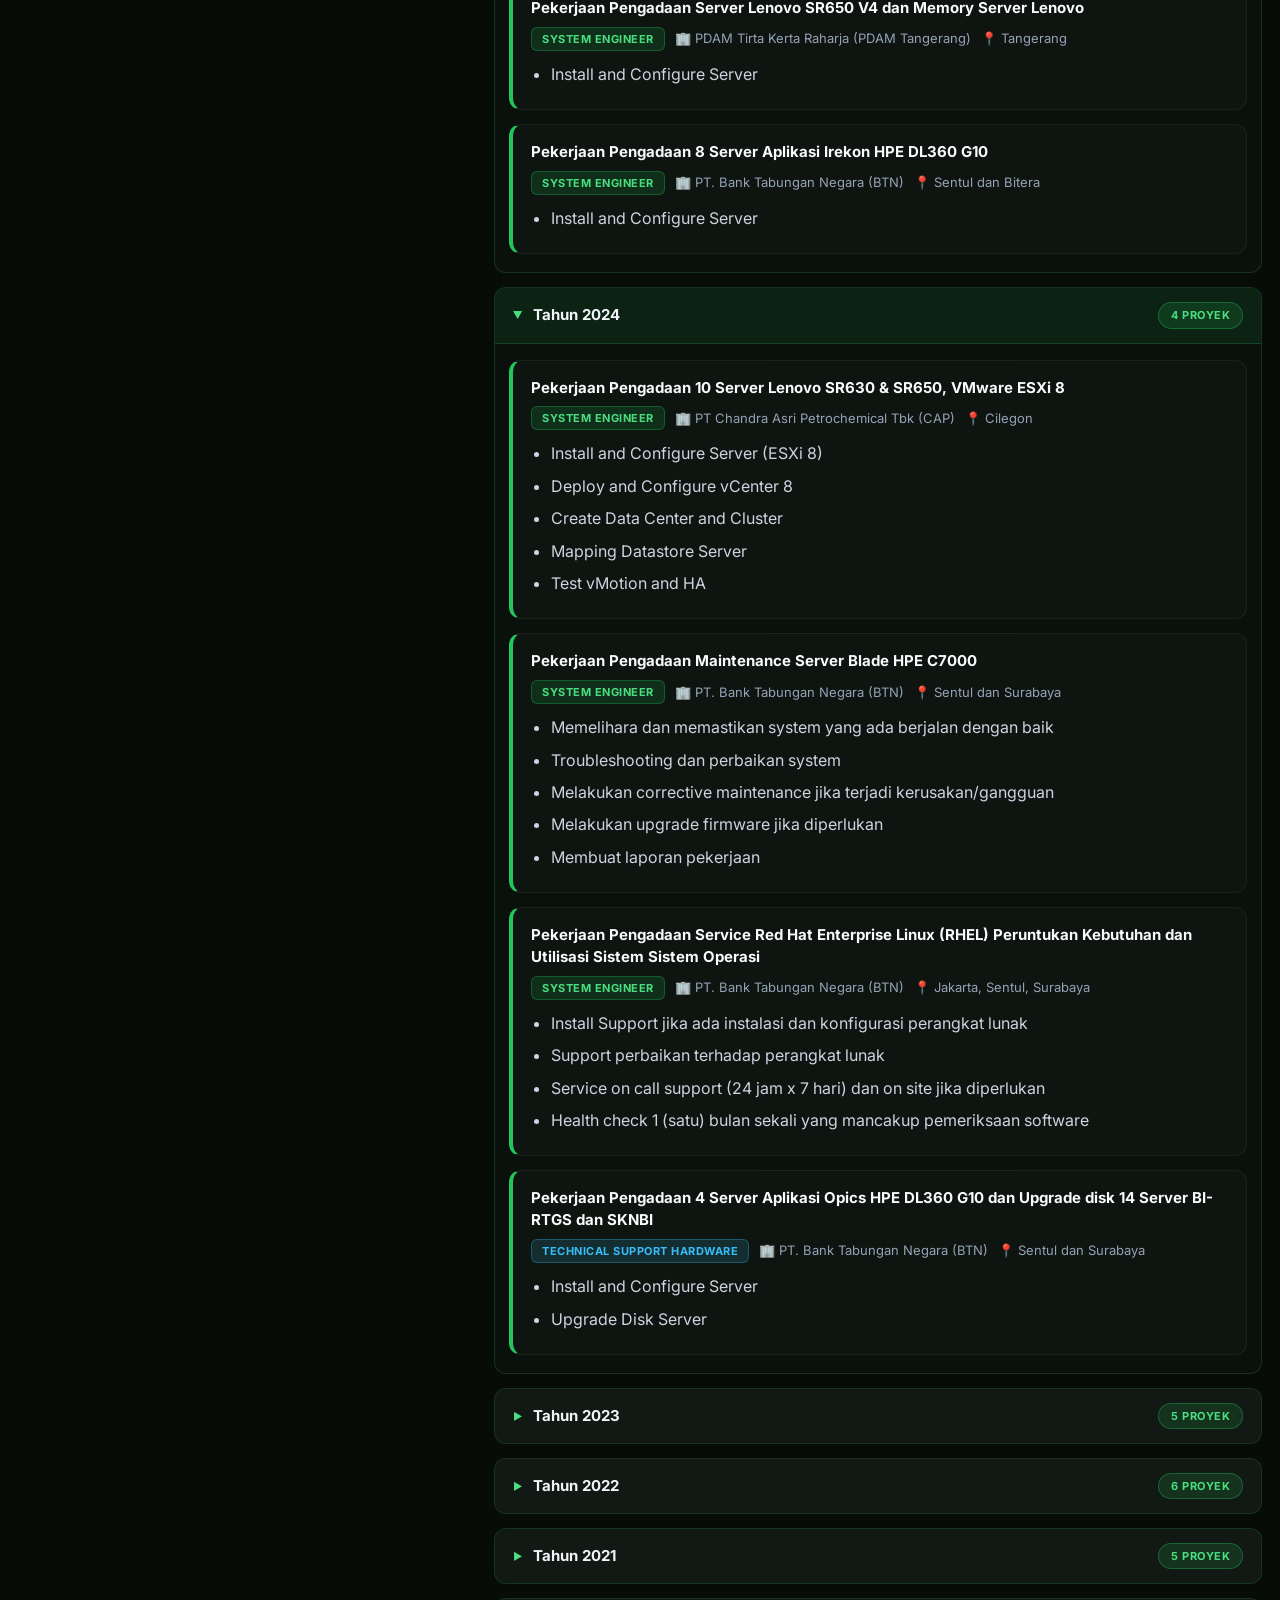
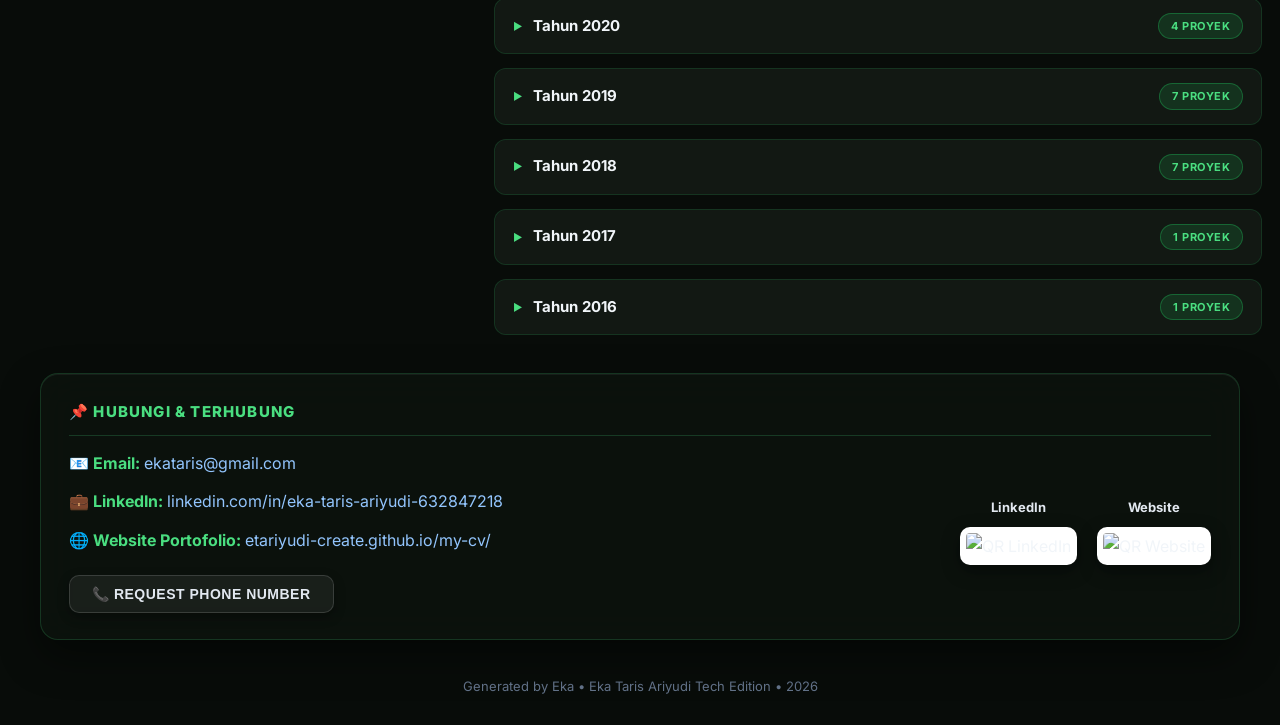
==== commit 842abdc7: "Update index, service worker, dan tambah logo Dell EMC & Sangfor" ====
--- a/index.html
+++ b/index.html
@@ -3,10 +3,10 @@
   <head>
     <meta charset="utf-8" />
     <meta name="viewport" content="width=device-width,initial-scale=1,maximum-scale=1,user-scalable=no" />
-    <title>CV Eka Taris Ariyudi</title>
+    <title>CV Eka Taris Ariyudi — System Engineer</title>
 
     <link rel="manifest" href="manifest.json" />
-    <meta name="theme-color" content="#000000" />
+    <meta name="theme-color" content="#080c09" />
     <meta name="mobile-web-app-capable" content="yes" />
     <meta name="apple-mobile-web-app-capable" content="yes" />
     <meta name="apple-mobile-web-app-status-bar-style" content="black-translucent" />
@@ -18,7 +18,7 @@
     <link rel="preconnect" href="https://fonts.googleapis.com" />
     <link rel="preconnect" href="https://fonts.gstatic.com" crossorigin />
     <link
-      href="https://fonts.googleapis.com/css2?family=Inter:wght@400;500;700&display=swap"
+      href="https://fonts.googleapis.com/css2?family=Inter:wght@400;500;600;700;800&display=swap"
       rel="stylesheet"
     />
 
@@ -26,361 +26,607 @@
     <script src="https://cdn.jsdelivr.net/npm/chartjs-plugin-datalabels@2.0.0"></script>
 
     <style>
-      /* CSS Clean-up & Optimasi */
+      /* ========================================================
+         MODERN HIGH-END DARK TECH THEME (Linear / Vercel Aesthetic)
+         ======================================================== */
+      * {
+        box-sizing: border-box;
+      }
+
       body {
-        font-family:
-          'Inter',
-          ui-sans-serif,
-          system-ui,
-          -apple-system,
-          'Segoe UI',
-          Roboto,
-          'Helvetica Neue',
-          Arial,
-          sans-serif;
-        background: #0a0f0a;
+        font-family: 'Inter', ui-sans-serif, system-ui, -apple-system, BlinkMacSystemFont, 'Segoe UI', Roboto, sans-serif;
+        background-color: #080c09;
         background-image: 
-          linear-gradient(45deg, #1a2a1a 25%, transparent 25%),
-          linear-gradient(-45deg, #1a2a1a 25%, transparent 25%),
-          linear-gradient(45deg, transparent 75%, #1a2a1a 75%),
-          linear-gradient(-45deg, transparent 75%, #1a2a1a 75%);
-        background-size: 40px 40px;
-        background-position: 0 0, 0 20px, 20px -20px, -20px 0px;
+          radial-gradient(circle at 50% 0%, rgba(34, 197, 94, 0.16) 0%, transparent 45%),
+          radial-gradient(circle at 100% 40%, rgba(16, 185, 129, 0.08) 0%, transparent 40%),
+          radial-gradient(circle at 0% 75%, rgba(21, 128, 61, 0.09) 0%, transparent 40%),
+          radial-gradient(rgba(255, 255, 255, 0.045) 1px, transparent 1px);
+        background-size: 100% 100%, 100% 100%, 100% 100%, 28px 28px;
+        background-attachment: fixed;
+        color: #f1f5f9;
+        margin: 28px auto;
+        max-width: 1240px;
+        padding: 0 20px;
+        line-height: 1.65;
+        -webkit-font-smoothing: antialiased;
+      }
+
+      /* Glassmorphism Cards */
+      .card {
+        background: rgba(13, 20, 15, 0.72);
+        backdrop-filter: blur(20px);
+        -webkit-backdrop-filter: blur(20px);
+        border: 1px solid rgba(74, 222, 128, 0.18);
+        border-radius: 18px;
+        padding: 24px;
+        box-shadow: 0 16px 40px rgba(0, 0, 0, 0.45), inset 0 1px 0 rgba(255, 255, 255, 0.06);
+        position: relative;
+        transition: transform 0.3s ease, border-color 0.3s ease, box-shadow 0.3s ease;
+      }
+
+      .card:hover {
+        border-color: rgba(74, 222, 128, 0.35);
+        box-shadow: 0 20px 48px rgba(0, 0, 0, 0.55), 0 0 24px rgba(74, 222, 128, 0.08);
+      }
+
+      /* Hero Header Card */
+      .header-card {
+        display: flex;
+        flex-direction: column;
+        gap: 20px;
+        margin-bottom: 22px;
+      }
+
+      .profile-header {
+        display: flex;
+        align-items: center;
+        gap: 24px;
+        flex-wrap: wrap;
+      }
+
+      .profile-photo {
+        width: 110px;
+        height: 110px;
+        border-radius: 50%;
+        object-fit: cover;
+        border: 3px solid #22c55e;
+        box-shadow: 0 0 0 5px rgba(34, 197, 94, 0.18), 0 12px 28px rgba(0, 0, 0, 0.6);
+        transition: transform 0.35s cubic-bezier(0.34, 1.56, 0.64, 1);
+      }
+
+      .profile-photo:hover {
+        transform: scale(1.06) rotate(1deg);
+      }
+
+      .profile-info {
+        flex: 1;
+        min-width: 280px;
+      }
+
+      .profile-title-row {
+        display: flex;
+        align-items: center;
+        flex-wrap: wrap;
+        gap: 12px;
+        margin-bottom: 8px;
+      }
+
+      .profile-title-row h1 {
+        margin: 0;
+        font-size: 28px;
+        font-weight: 800;
+        letter-spacing: -0.5px;
         color: #ffffff;
-        margin: 24px;
-        line-height: 1.6;
-      }
-      .card {
-        background: linear-gradient(135deg, #0f1510, #1a251a);
-        padding: 18px;
-        border-radius: 14px;
-        box-shadow: 0 10px 30px rgba(50, 150, 100, 0.2);
-        border: 2px solid #3d8c6f;
-        position: relative;
-        overflow: hidden;
-      }
-      .card::before {
-        content: '';
-        position: absolute;
-        top: 0;
-        left: -100%;
-        width: 100%;
-        height: 100%;
-        background: linear-gradient(90deg, transparent, rgba(61, 140, 111, 0.08), transparent);
-        animation: shine 4s infinite;
-      }
-      @keyframes shine {
-        0% { left: -100%; }
-        50%, 100% { left: 100%; }
-      }
+      }
+
+      .role-tag {
+        display: inline-flex;
+        align-items: center;
+        padding: 4px 14px;
+        background: rgba(34, 197, 94, 0.14);
+        color: #4ade80;
+        border: 1px solid rgba(34, 197, 94, 0.35);
+        border-radius: 999px;
+        font-size: 13px;
+        font-weight: 700;
+        letter-spacing: 0.6px;
+        text-transform: uppercase;
+      }
+
+      .header-contact-row {
+        display: flex;
+        flex-wrap: wrap;
+        align-items: center;
+        gap: 14px;
+        color: #94a3b8;
+        font-size: 14px;
+        margin-top: 6px;
+      }
+
+      .header-contact-row a {
+        color: #94a3b8;
+        text-decoration: none;
+        transition: color 0.2s ease;
+      }
+
+      .header-contact-row a:hover {
+        color: #4ade80;
+      }
+
+      .header-actions {
+        display: flex;
+        flex-wrap: wrap;
+        gap: 12px;
+        align-items: center;
+        padding-top: 4px;
+      }
+
+      /* Modern Button Styles */
+      .download-btn {
+        display: inline-flex;
+        align-items: center;
+        justify-content: center;
+        gap: 8px;
+        padding: 10px 22px;
+        border-radius: 10px;
+        font-size: 14px;
+        font-weight: 700;
+        cursor: pointer;
+        transition: all 0.25s ease;
+        letter-spacing: 0.5px;
+        text-transform: uppercase;
+        border: none;
+        outline: none;
+      }
+
+      .btn-primary {
+        background: linear-gradient(135deg, #22c55e, #16a34a);
+        color: #ffffff;
+        border: 1px solid rgba(255, 255, 255, 0.2);
+        box-shadow: 0 4px 16px rgba(34, 197, 94, 0.35);
+      }
+
+      .btn-primary:hover {
+        background: linear-gradient(135deg, #4ade80, #22c55e);
+        box-shadow: 0 6px 24px rgba(34, 197, 94, 0.5);
+        transform: translateY(-2px);
+      }
+
+      .btn-secondary {
+        background: rgba(255, 255, 255, 0.06);
+        color: #e2e8f0;
+        border: 1px solid rgba(255, 255, 255, 0.14);
+        box-shadow: 0 4px 12px rgba(0, 0, 0, 0.3);
+      }
+
+      .btn-secondary:hover {
+        background: rgba(255, 255, 255, 0.12);
+        border-color: rgba(74, 222, 128, 0.4);
+        color: #ffffff;
+        transform: translateY(-2px);
+      }
+
+      /* Logo Chips */
+      .logo-row {
+        display: flex;
+        flex-wrap: wrap;
+        align-items: center;
+        gap: 10px;
+        margin-top: 4px;
+      }
+
+      .logo-row .logo-chip {
+        display: inline-flex;
+        align-items: center;
+        gap: 8px;
+        height: 36px;
+        padding: 0 14px;
+        background: #ffffff;
+        border-radius: 999px;
+        color: #0f172a;
+        font-size: 13px;
+        font-weight: 700;
+        box-shadow: 0 4px 12px rgba(0, 0, 0, 0.35);
+        transition: all 0.25s cubic-bezier(0.34, 1.56, 0.64, 1);
+      }
+
+      .logo-row .logo-chip:hover {
+        transform: translateY(-3px) scale(1.02);
+        box-shadow: 0 8px 20px rgba(34, 197, 94, 0.3);
+      }
+
+      .logo-row .logo-chip img {
+        height: 20px;
+        width: auto;
+        margin: 0;
+        filter: none;
+      }
+
+      .logo-row .logo-chip--wordmark img {
+        height: 22px;
+      }
+
+      /* Section Titles */
+      .section-title {
+        font-size: 15px;
+        font-weight: 800;
+        color: #4ade80;
+        text-transform: uppercase;
+        letter-spacing: 1.2px;
+        display: flex;
+        align-items: center;
+        gap: 8px;
+        margin: 0 0 14px 0;
+        padding-bottom: 10px;
+        border-bottom: 1px solid rgba(74, 222, 128, 0.2);
+      }
+
+      /* Grid Container */
       .container {
         display: grid;
         grid-template-columns: 36% 64%;
         gap: 22px;
-        margin-top: 18px;
-      }
-      h1 {
-        margin: 0 0 6px 0;
-        font-size: 24px;
-      }
-      h2 {
-        margin: 0 0 8px 0;
-        font-weight: 500;
-        color: #4caf50;
-        text-transform: uppercase;
-        letter-spacing: 2px;
-      }
-      h3 {
+        margin-top: 22px;
+      }
+
+      .left-col, .right-col {
+        min-width: 0;
+      }
+
+      /* List & Content */
+      .list {
+        margin: 8px 0 0 0;
+        padding-left: 20px;
+        color: #cbd5e1;
+      }
+
+      .list li {
+        margin-bottom: 6px;
+        transition: transform 0.2s ease, color 0.2s ease;
+      }
+
+      .list li:hover {
+        color: #ffffff;
+      }
+
+      .muted {
+        color: #94a3b8;
+        font-size: 14px;
+      }
+
+      /* Dropdown Styles */
+      .dropdown {
+        margin-bottom: 10px;
+      }
+
+      .dropdown-header {
+        background: rgba(255, 255, 255, 0.03);
+        padding: 12px 16px;
+        border-radius: 10px;
+        cursor: pointer;
+        display: flex;
+        justify-content: space-between;
+        align-items: center;
+        transition: all 0.25s ease;
+        border: 1px solid rgba(74, 222, 128, 0.16);
+      }
+
+      .dropdown-header:hover {
+        background: rgba(34, 197, 94, 0.08);
+        border-color: rgba(74, 222, 128, 0.35);
+      }
+
+      .dropdown-header strong {
+        color: #e2e8f0;
+        font-size: 14px;
+      }
+
+      .dropdown-icon {
+        transition: transform 0.3s ease;
+        color: #4ade80;
         font-size: 16px;
+      }
+
+      .dropdown.open .dropdown-icon {
+        transform: rotate(180deg);
+      }
+
+      .dropdown-content {
+        max-height: 0;
+        overflow: hidden;
+        transition: max-height 0.35s ease;
+        background: rgba(0, 0, 0, 0.2);
+        border-radius: 0 0 10px 10px;
+      }
+
+      .dropdown.open .dropdown-content {
+        max-height: 600px;
+      }
+
+      .dropdown-content ul {
+        padding: 12px 16px 12px 32px;
+        margin: 0;
+      }
+
+      .dropdown-content li {
+        padding: 4px 0;
+        color: #cbd5e1;
+        font-size: 13.5px;
+      }
+
+      /* Tech Table */
+      .tech-table {
+        width: 100%;
+        border-collapse: collapse;
+        margin-top: 8px;
+      }
+
+      .tech-table td {
+        padding: 9px 12px;
+        border-bottom: 1px solid rgba(255, 255, 255, 0.06);
+        font-size: 13.5px;
+      }
+
+      .tech-table tr:last-child td {
+        border-bottom: none;
+      }
+
+      .tech-table td:first-child {
         font-weight: 700;
-        color: #66bb6a;
-        margin: 10px 0 5px 0;
-      }
-      .muted {
-        color: #9fb7d9;
-        font-size: 14px;
-      }
-      .section-title {
-        font-size: 18px;
-        font-weight: 700;
-        margin-top: 20px;
-        padding-bottom: 8px;
-        border-bottom: 3px solid #4caf50;
-        color: #4caf50;
-        text-shadow: 0 0 8px rgba(76, 175, 80, 0.4);
-        text-transform: uppercase;
-        letter-spacing: 1px;
-      }
-      .logo-row img {
-        height: 36px;
-        margin-right: 8px;
-        filter: drop-shadow(0 2px 6px rgba(0, 0, 0, 0.6));
-        vertical-align: middle;
-      }
-      .list,
-      .soft-list {
-        margin: 8px 0 0 0;
-        padding-left: 16px;
-        color: #d9eefc;
-      }
-      .list-columns {
-        column-count: 2;
-        column-gap: 20px;
-        column-rule: 1px solid rgba(76, 175, 80, 0.15);
-      }
-      .list-columns li {
-        break-inside: avoid;
-        margin-bottom: 6px;
-      }
-      .project {
-        background: linear-gradient(180deg, rgba(61, 140, 111, 0.08), rgba(61, 140, 111, 0.03));
-        padding: 12px;
-        border-radius: 10px;
-        margin-bottom: 15px;
-        border-left: 4px solid #4caf50;
-        box-shadow: 0 0 10px rgba(76, 175, 80, 0.15);
-      }
-      .qr img {
-        height: 170px;
-        width: 170px;
-        border-radius: 8px;
-        background: white;
-        padding: 6px;
-        object-fit: contain;
-      }
-      .header-flex {
+        color: #4ade80;
+        width: 36%;
+      }
+
+      .tech-table td:last-child {
+        color: #cbd5e1;
+      }
+
+      /* Year Group Accordion */
+      .year-group {
+        margin-bottom: 14px;
+        border-radius: 12px;
+        overflow: hidden;
+        border: 1px solid rgba(74, 222, 128, 0.18);
+        background: rgba(13, 20, 15, 0.5);
+        transition: all 0.25s ease;
+      }
+
+      .year-group:hover {
+        border-color: rgba(74, 222, 128, 0.35);
+      }
+
+      .year-group summary {
+        list-style: none;
+        background: rgba(255, 255, 255, 0.03);
+        padding: 14px 18px;
+        cursor: pointer;
         display: flex;
         align-items: center;
         justify-content: space-between;
         gap: 12px;
-      }
-      .header-left {
-        max-width: 60%;
-      }
-      .contact {
-        margin-top: 8px;
-        color: #b9d9f7;
-      }
+        user-select: none;
+        transition: background 0.2s ease;
+      }
+
+      .year-group summary::-webkit-details-marker {
+        display: none;
+      }
+
+      .year-group summary:hover {
+        background: rgba(34, 197, 94, 0.08);
+      }
+
+      .year-group[open] summary {
+        background: rgba(34, 197, 94, 0.1);
+        border-bottom: 1px solid rgba(74, 222, 128, 0.18);
+      }
+
+      .year-label {
+        display: inline-flex;
+        align-items: center;
+        gap: 10px;
+        font-size: 15px;
+        font-weight: 700;
+        color: #f1f5f9;
+      }
+
+      .year-label::before {
+        content: '▶';
+        font-size: 10px;
+        color: #4ade80;
+        transition: transform 0.25s ease;
+        display: inline-block;
+      }
+
+      .year-group[open] .year-label::before {
+        transform: rotate(90deg);
+      }
+
+      .year-count {
+        background: rgba(34, 197, 94, 0.15);
+        color: #4ade80;
+        border: 1px solid rgba(34, 197, 94, 0.35);
+        border-radius: 999px;
+        padding: 3px 12px;
+        font-size: 11px;
+        font-weight: 700;
+        letter-spacing: 0.5px;
+        text-transform: uppercase;
+      }
+
+      .year-projects {
+        padding: 16px 14px 4px 14px;
+      }
+
+      /* Project Cards */
+      .project {
+        background: rgba(255, 255, 255, 0.02);
+        border: 1px solid rgba(255, 255, 255, 0.06);
+        border-left: 4px solid #22c55e;
+        border-radius: 12px;
+        padding: 16px 18px;
+        margin-bottom: 14px;
+        transition: all 0.25s ease;
+      }
+
+      .project:hover {
+        background: rgba(34, 197, 94, 0.04);
+        border-color: rgba(34, 197, 94, 0.28);
+        border-left-color: #4ade80;
+        transform: translateY(-2px);
+        box-shadow: 0 8px 24px rgba(0, 0, 0, 0.35);
+      }
+
+      .project h3 {
+        margin: 0 0 8px 0;
+        font-size: 15px;
+        font-weight: 700;
+        color: #f8fafc;
+        line-height: 1.45;
+      }
+
+      .project-meta {
+        display: flex;
+        flex-wrap: wrap;
+        gap: 10px;
+        align-items: center;
+        font-size: 13px;
+        color: #94a3b8;
+        margin-bottom: 10px;
+      }
+
+      .role-badge {
+        padding: 2px 10px;
+        border-radius: 6px;
+        font-size: 11px;
+        font-weight: 700;
+        text-transform: uppercase;
+        letter-spacing: 0.5px;
+      }
+
+      .role-se {
+        background: rgba(34, 197, 94, 0.15);
+        color: #4ade80;
+        border: 1px solid rgba(34, 197, 94, 0.3);
+      }
+
+      .role-ts {
+        background: rgba(56, 189, 248, 0.15);
+        color: #38bdf8;
+        border: 1px solid rgba(56, 189, 248, 0.3);
+      }
+
+      .role-de {
+        background: rgba(251, 146, 60, 0.15);
+        color: #fb923c;
+        border: 1px solid rgba(251, 146, 60, 0.3);
+      }
+
+      /* QR Codes */
+      .qr img {
+        height: 150px;
+        width: 150px;
+        border-radius: 10px;
+        background: #ffffff;
+        padding: 6px;
+        object-fit: contain;
+        box-shadow: 0 6px 18px rgba(0, 0, 0, 0.4);
+      }
+
+      /* Contact Closing Card */
+      .contact-card {
+        margin-top: 24px;
+        padding: 26px 28px;
+      }
+
+      .contact-grid {
+        display: grid;
+        grid-template-columns: 1fr auto;
+        gap: 28px;
+        align-items: center;
+      }
+
+      /* Footer */
       footer {
-        margin-top: 30px;
-        color: #8aaed6;
+        margin-top: 36px;
+        margin-bottom: 12px;
+        color: #64748b;
         font-size: 13px;
         text-align: center;
       }
 
-      /* Gaya untuk Tombol Download PDF */
-      .download-btn {
-        background: linear-gradient(135deg, #4caf50, #388e3c);
-        color: #ffffff;
-        padding: 12px 20px;
-        border: none;
-        border-radius: 8px;
-        cursor: pointer;
-        font-size: 16px;
-        font-weight: 700;
-        margin-top: 15px;
-        margin-bottom: 5px;
-        display: inline-block;
-        transition: all 0.3s;
-        box-shadow: 0 4px 15px rgba(76, 175, 80, 0.3);
-        text-transform: uppercase;
-        letter-spacing: 1px;
-        border: 1px solid #66bb6a;
-      }
-      .download-btn:hover {
-        background: linear-gradient(135deg, #66bb6a, #4caf50);
-        box-shadow: 0 6px 20px rgba(76, 175, 80, 0.4);
-        transform: translateY(-2px);
-      }
-
-      @media (max-width: 900px) {
+      /* Responsive Layout */
+      @media (max-width: 960px) {
         .container {
           grid-template-columns: 1fr;
         }
-        .qr img {
-          height: 100px;
-          width: 100px;
+        .contact-grid {
+          grid-template-columns: 1fr;
+          justify-items: center;
+          text-align: center;
         }
-        .header-left {
-          max-width: 100%;
-        }
-        .header-flex {
-          flex-direction: column;
-          align-items: flex-start;
-        }
-        .contact {
-          margin-bottom: 12px;
-        }
-        .contact.muted[style*="text-align: center"] {
-          display: flex;
-          flex-direction: column;
-          gap: 8px;
-          align-items: center;
-        }
-        .contact.muted[style*="text-align: center"] a {
-          display: inline-block;
-        }
-        .section-title {
-          margin-top: 15px;
-        }
-        .list-columns {
-          column-count: 1;
-        }
-      }
-
-      @media (max-width: 768px) {
+      }
+
+      @media (max-width: 640px) {
         body {
-          margin: 16px;
-        }
-        h1 {
-          font-size: 20px;
-        }
-        .section-title {
-          font-size: 16px;
-        }
-        .download-btn {
-          padding: 10px 16px;
-          font-size: 14px;
-          margin-right: 8px;
-        }
-      }
-
-      @media (max-width: 600px) {
-        body {
-          margin: 12px;
-          font-size: 14px;
+          margin: 16px auto;
+          padding: 0 14px;
         }
         .profile-photo {
-          width: 84px;
-          height: 84px;
+          width: 86px;
+          height: 86px;
         }
-        h1 {
-          font-size: 18px;
+        .profile-title-row h1 {
+          font-size: 22px;
         }
-        h2 {
-          font-size: 14px;
+        .qr img {
+          height: 120px;
+          width: 120px;
         }
-        h3 {
-          font-size: 14px;
-        }
-        .section-title {
-          font-size: 15px;
-          margin-top: 12px;
-        }
-        .muted {
+        .logo-row .logo-chip {
+          height: 32px;
+          padding: 0 10px;
           font-size: 12px;
         }
-        .contact {
-          font-size: 12px;
+        .logo-row .logo-chip img {
+          height: 18px;
         }
-        .download-btn {
-          padding: 8px 12px;
-          font-size: 13px;
-          margin-bottom: 8px;
-          display: block;
-          width: 100%;
-          box-sizing: border-box;
-          margin-right: 0;
-          margin-bottom: 8px;
-        }
-        .logo-row img {
-          height: 28px;
-          margin-right: 6px;
-        }
-        .list {
-          padding-left: 12px;
-          font-size: 13px;
-        }
-        .list li {
-          margin-bottom: 4px;
-        }
-        .project {
-          padding: 10px;
-          margin-bottom: 12px;
-        }
-        .project h3 {
-          font-size: 13px;
-          margin: 8px 0 4px 0;
-        }
-        .list-columns {
-          column-count: 1;
-          column-gap: 0;
-          column-rule: none;
-        }
-      }
-
-      /* ==================================== */
-      /* PERBAIKAN KHUSUS UNTUK CETAK (PDF) */
-      /* ==================================== */
+      }
+
+      /* Print Optimizations */
       @media print {
-        /* Hapus semua margin/padding dari body untuk memaksimalkan area cetak */
         body {
-          background: white !important;
-          color: black !important;
+          background: #ffffff !important;
+          color: #000000 !important;
           margin: 0 !important;
           padding: 0 !important;
-          font-size: 10pt; /* Ukuran font lebih kecil agar muat */
+          font-size: 9.5pt;
         }
-
-        /* Tombol Download wajib disembunyikan */
-        .download-btn,
-        footer {
+        .download-btn, footer {
           display: none !important;
         }
-
-        /* Atur Ulang Tata Letak Container ke Blok Standar */
         .container {
           display: block !important;
           width: 100% !important;
-          margin: 0 !important;
-          padding: 10px;
+          padding: 0 !important;
         }
-        .left-col,
-        .right-col {
-          width: 100% !important;
-          padding: 0 !important;
-          margin: 0 !important;
-        }
-
-        /* Sederhanakan Tampilan Card/Header */
-        .card,
-        .project {
+        .card, .project {
           background: none !important;
           box-shadow: none !important;
           border: none !important;
           padding: 0 !important;
         }
-
-        /* Tampilkan QR Code dengan ukuran kecil agar bisa di-scan dari versi cetak */
         .qr img {
-          width: 90px !important;
-          height: 90px !important;
+          width: 85px !important;
+          height: 85px !important;
           padding: 0 !important;
         }
-
-        /* Gaya Teks Cetak */
-        h1,
-        h2,
-        h3,
-        .section-title {
-          color: black !important;
-          margin-top: 10px;
-          padding-bottom: 4px;
+        h1, h2, h3, .section-title {
+          color: #000000 !important;
         }
-        .muted,
-        .contact {
-          color: #555 !important;
+        .muted, .contact {
+          color: #555555 !important;
         }
-
-        /* Pastikan elemen List tidak merusak layout */
-        .list {
-          padding-left: 5px !important;
-        }
-        .list li {
-          margin-bottom: 2px;
-        }
-
-        /* Expand semua dropdown saat print */
         .dropdown-content {
           max-height: none !important;
           display: block !important;
@@ -388,495 +634,175 @@
         .dropdown-icon {
           display: none !important;
         }
-        .dropdown-header {
+        .year-group {
+          border: 1px solid #ccc !important;
           background: none !important;
-          border: none !important;
-          padding: 5px 0 !important;
+          margin-bottom: 10px !important;
+          page-break-inside: avoid;
         }
-        .dropdown-header strong {
-          color: black !important;
+        .year-group summary {
+          background: #f0f0f0 !important;
+          color: #000 !important;
+          border-bottom: 1px solid #ccc !important;
+          padding: 5px 8px !important;
         }
-
-        /* Tampilkan chart dengan ukuran yang sesuai */
-        canvas {
-          max-height: 250px !important;
-          max-width: 100% !important;
+        .year-label {
+          color: #000 !important;
         }
-
-        /* Perbaiki layout untuk print */
-        .profile-photo {
-          width: 80px !important;
-          height: 80px !important;
+        .year-label::before {
+          display: none !important;
         }
-        .logo-row img {
-          height: 24px !important;
-          width: auto !important;
+        .year-count {
+          background: #e0e0e0 !important;
+          color: #000 !important;
+          border: 1px solid #999 !important;
         }
-      }
-      .profile-photo {
-        width: 100px;
-        height: 100px;
-        border-radius: 50%;
-        object-fit: cover;
-
-        /* Elegant effect */
-        transition: all 0.35s ease;
-
-        /* Double ring */
-        border: 3px solid #4caf50;
-        outline: 4px solid rgba(76, 175, 80, 0.2);
-        box-shadow: 0 0 15px rgba(76, 175, 80, 0.3);
-
-        /* Soft shadow */
-        box-shadow:
-          0 8px 24px rgba(0, 0, 0, 0.45),
-          inset 0 0 0 1px rgba(255, 255, 255, 0.15);
-      }
-
-      /* Hover effect */
-      .profile-photo:hover {
-        transform: scale(1.04);
-      }
-      .profile-header {
-        position: relative;
-      }
-
-      .profile-photo::after {
-        content: '';
-        position: absolute;
-        inset: -6px;
-        border-radius: 50%;
-      }
-
-      @media (max-width: 600px) {
-        .profile-photo {
-          width: 84px;
-          height: 84px;
-        }
-      }
-
-      /* Animations */
-      @keyframes fadeInUp {
-        from {
-          opacity: 0;
-          transform: translateY(30px);
-        }
-        to {
-          opacity: 1;
-          transform: translateY(0);
-        }
-      }
-
-      @keyframes fadeInLeft {
-        from {
-          opacity: 0;
-          transform: translateX(-30px);
-        }
-        to {
-          opacity: 1;
-          transform: translateX(0);
-        }
-      }
-
-      @keyframes fadeInRight {
-        from {
-          opacity: 0;
-          transform: translateX(30px);
-        }
-        to {
-          opacity: 1;
-          transform: translateX(0);
-        }
-      }
-
-      @keyframes pulse {
-        0%, 100% {
-          box-shadow: 0 8px 24px rgba(0, 0, 0, 0.45), inset 0 0 0 1px rgba(255, 255, 255, 0.15);
-        }
-        50% {
-          box-shadow: 0 8px 32px rgba(76, 175, 80, 0.5), inset 0 0 0 1px rgba(255, 255, 255, 0.3), 0 0 20px rgba(76, 175, 80, 0.3);
-        }
-      }
-
-      @keyframes shimmer {
-        0% {
-          background-position: -200% 0;
-        }
-        100% {
-          background-position: 200% 0;
-        }
-      }
-
-      .card {
-        animation: fadeInUp 0.8s ease-out;
-      }
-
-      .left-col > div,
-      .right-col > div {
-        animation: fadeInLeft 0.6s ease-out;
-        animation-fill-mode: both;
-      }
-
-      .left-col > div:nth-child(1) { animation-delay: 0.1s; }
-      .left-col > div:nth-child(2) { animation-delay: 0.2s; }
-      .left-col > div:nth-child(3) { animation-delay: 0.3s; }
-      .left-col > div:nth-child(4) { animation-delay: 0.4s; }
-      .left-col > div:nth-child(5) { animation-delay: 0.5s; }
-      .left-col > div:nth-child(6) { animation-delay: 0.6s; }
-
-      .right-col > div:nth-child(1) { animation: fadeInRight 0.6s ease-out; animation-delay: 0.1s; animation-fill-mode: both; }
-      .right-col > div:nth-child(2) { animation: fadeInRight 0.6s ease-out; animation-delay: 0.2s; animation-fill-mode: both; }
-      .right-col > div:nth-child(3) { animation: fadeInRight 0.6s ease-out; animation-delay: 0.3s; animation-fill-mode: both; }
-      .right-col > div:nth-child(4) { animation: fadeInRight 0.6s ease-out; animation-delay: 0.4s; animation-fill-mode: both; }
-
-      .project {
-        animation: fadeInUp 0.5s ease-out;
-        animation-fill-mode: both;
-        transition: transform 0.3s ease, box-shadow 0.3s ease;
-      }
-
-      .project:hover {
-        transform: translateY(-5px);
-        box-shadow: 0 15px 35px rgba(0, 114, 255, 0.3);
-      }
-
-      .section-title {
-        animation: fadeInUp 0.5s ease-out;
-        animation-fill-mode: both;
-      }
-
-      .profile-photo {
-        animation: pulse 3s ease-in-out infinite;
-      }
-
-      .download-btn {
-        animation: fadeInUp 0.8s ease-out 0.3s;
-        animation-fill-mode: both;
-        transition: all 0.3s ease;
-      }
-
-      .download-btn:hover {
-        transform: translateY(-2px);
-      }
-
-      .list li {
-        transition: transform 0.2s ease, color 0.2s ease;
-      }
-
-      .list li:hover {
-        transform: translateX(5px);
-        color: #fff;
-      }
-
-      /* Logo vendor resmi (assets/logos) di atas chip putih agar kontras di tema gelap & saat print */
-      .logo-row {
-        display: flex;
-        flex-wrap: wrap;
-        align-items: center;
-        gap: 8px;
-      }
-      .logo-row .logo-chip {
-        display: inline-flex;
-        align-items: center;
-        gap: 6px;
-        height: 34px;
-        padding: 0 12px;
-        background: #ffffff;
-        border-radius: 999px;
-        color: #1d2a1d;
-        font-size: 13px;
-        font-weight: 700;
-        box-shadow: 0 2px 8px rgba(0, 0, 0, 0.35);
-        transition: transform 0.3s ease, box-shadow 0.3s ease;
-      }
-      .logo-row .logo-chip img {
-        height: 20px;
-        width: auto;
-        margin: 0;
-        filter: none;
-      }
-      .logo-row .logo-chip--wordmark img {
-        height: 22px;
-      }
-      .logo-row .logo-chip:hover {
-        transform: translateY(-2px);
-        box-shadow: 0 6px 16px rgba(76, 175, 80, 0.35);
-      }
-      @media (max-width: 600px) {
-        .logo-row .logo-chip {
-          height: 30px;
-          padding: 0 10px;
-          font-size: 12px;
-        }
-        .logo-row .logo-chip img {
-          height: 18px;
-        }
-      }
-      @media print {
-        .logo-row .logo-chip {
-          box-shadow: none;
-          border: 1px solid #cccccc;
-          height: 26px;
-        }
-        .logo-row .logo-chip img {
-          height: 16px !important;
-        }
-      }
-
-      /* Dropdown styles */
-      .dropdown {
-        margin-bottom: 10px;
-      }
-
-      .dropdown-header {
-        background: linear-gradient(135deg, rgba(61, 140, 111, 0.1), rgba(61, 140, 111, 0.05));
-        padding: 12px 16px;
-        border-radius: 8px;
-        cursor: pointer;
-        display: flex;
-        justify-content: space-between;
-        align-items: center;
-        transition: all 0.3s ease;
-        border: 1px solid rgba(76, 175, 80, 0.2);
-      }
-
-      .dropdown-header:hover {
-        background: linear-gradient(135deg, rgba(61, 140, 111, 0.15), rgba(61, 140, 111, 0.1));
-        border-color: #4caf50;
-        box-shadow: 0 0 10px rgba(76, 175, 80, 0.2);
-      }
-
-      .dropdown-header strong {
-        color: #dff6ff;
-        font-size: 15px;
-      }
-
-      .dropdown-icon {
-        transition: transform 0.3s ease;
-        color: #bde0ff;
-        font-size: 18px;
-      }
-
-      .dropdown.open .dropdown-icon {
-        transform: rotate(180deg);
-      }
-
-      .dropdown-content {
-        max-height: 0;
-        overflow: hidden;
-        transition: max-height 0.3s ease;
-        background: rgba(255, 255, 255, 0.02);
-        border-radius: 0 0 8px 8px;
-        margin-top: 2px;
-      }
-
-      .dropdown.open .dropdown-content {
-        max-height: 500px;
-      }
-
-      .dropdown-content ul {
-        padding: 12px 16px 12px 32px;
-        margin: 0;
-      }
-
-      .dropdown-content li {
-        padding: 4px 0;
-        color: #d9eefc;
-        font-size: 14px;
-      }
-
-      /* Table styles */
-      .tech-table {
-        width: 100%;
-        border-collapse: collapse;
-        margin-top: 8px;
-      }
-
-      .tech-table td {
-        padding: 8px 12px;
-        border-bottom: 1px solid rgba(76, 175, 80, 0.15);
-      }
-
-      .tech-table tr:last-child td {
-        border-bottom: none;
-      }
-
-      .tech-table td:first-child {
-        font-weight: 600;
-        color: #4caf50;
-        width: 35%;
-      }
-
-      .tech-table td:last-child {
-        color: #d9eefc;
       }
     </style>
   </head>
   <body>
-    <div class="card header-flex">
-      <div class="header-left">
-        <div class="profile-header">
-          <img src="assets/profile.png" alt="Foto Eka Taris Ariyudi" class="profile-photo" />
-
-          <div>
+    <div class="card header-card">
+      <div class="profile-header">
+        <img src="assets/profile.png" alt="Foto Eka Taris Ariyudi" class="profile-photo" />
+
+        <div class="profile-info">
+          <div class="profile-title-row">
             <h1>👨‍💻 Eka Taris Ariyudi</h1>
-            <h3>
-              System Engineer
-            </h3>
+            <span class="role-tag">System Engineer</span>
           </div>
-        </div>
-        <div style="margin-top: 12px" class="logo-row">
-          <span class="logo-chip"><img alt="Cisco" src="assets/logos/cisco.svg" />Cisco</span>
-          <span class="logo-chip"><img alt="Dell Technologies" src="assets/logos/dell.svg" />Dell</span>
-          <span class="logo-chip logo-chip--wordmark"><img alt="Hewlett Packard Enterprise" src="assets/logos/hpe.svg" /></span>
-          <span class="logo-chip"><img alt="NetApp" src="assets/logos/netapp.svg" />NetApp</span>
-          <span class="logo-chip"><img alt="Nutanix" src="assets/logos/nutanix.svg" />Nutanix</span>
-          <span class="logo-chip logo-chip--wordmark"><img alt="IBM" src="assets/logos/ibm.svg" /></span>
-          <span class="logo-chip"><img alt="Huawei" src="assets/logos/huawei.svg" />Huawei</span>
-          <span class="logo-chip"><img alt="VMware" src="assets/logos/vmware.svg" />VMware</span>
-        </div>
-      </div>
-
-      <div style="text-align: right">
-        <div style="display: flex; gap: 10px; justify-content: flex-end; align-items: center">
-          <div style="text-align: center">
-            <div style="font-weight: 700; color: #dff6ff; margin-bottom: 6px">LinkedIn</div>
-            <div class="qr">
-              <img
-                src="https://api.qrserver.com/v1/create-qr-code/?size=170x170&data=https://www.linkedin.com/in/eka-taris-ariyudi-632847218/"
-                alt="QR LinkedIn"
-                loading="lazy"
-              />
-            </div>
-          </div>
-          <div style="text-align: center">
-            <div style="font-weight: 700; color: #dff6ff; margin-bottom: 6px">Website</div>
-            <div class="qr">
-              <img
-                src="https://api.qrserver.com/v1/create-qr-code/?size=170x170&data=https://etariyudi-create.github.io/my-cv/"
-                alt="QR Website"
-                loading="lazy"
-              />
-            </div>
+          <div class="header-contact-row">
+            <span>📍 Tangerang, Indonesia</span>
+            <span>•</span>
+            <a href="mailto:ekataris@gmail.com">📧 ekataris@gmail.com</a>
+            <span>•</span>
+            <a href="https://etariyudi-create.github.io/my-cv/" target="_blank">🌐 etariyudi-create.github.io/my-cv/</a>
           </div>
         </div>
       </div>
+
+      <div class="header-actions">
+        <button class="download-btn btn-primary" onclick="window.print()">⬇️ Download CV (PDF)</button>
+        <button class="download-btn btn-secondary" onclick="downloadWordDoc()">⬇️ Download CV (Word)</button>
+      </div>
+
+      <div class="logo-row">
+        <span class="logo-chip"><img alt="Cisco" src="assets/logos/cisco.svg" />Cisco</span>
+        <span class="logo-chip"><img alt="Dell Technologies" src="assets/logos/dell.svg" />Dell</span>
+        <span class="logo-chip logo-chip--wordmark"><img alt="Dell EMC" src="assets/logos/dellemc.svg" /></span>
+        <span class="logo-chip logo-chip--wordmark"><img alt="Hewlett Packard Enterprise" src="assets/logos/hpe.svg" /></span>
+        <span class="logo-chip"><img alt="NetApp" src="assets/logos/netapp.svg" />NetApp</span>
+        <span class="logo-chip"><img alt="Nutanix" src="assets/logos/nutanix.svg" />Nutanix</span>
+        <span class="logo-chip logo-chip--wordmark"><img alt="IBM" src="assets/logos/ibm.svg" /></span>
+        <span class="logo-chip"><img alt="Huawei" src="assets/logos/huawei.svg" />Huawei</span>
+        <span class="logo-chip"><img alt="VMware" src="assets/logos/vmware.svg" />VMware</span>
+        <span class="logo-chip"><img alt="Sangfor" src="assets/logos/sangfor.svg" />Sangfor</span>
+      </div>
     </div>
-    
-    <div class="contact muted" style="text-align: center; margin-top: 15px; font-size: 15px;">
-      📍Tangerang, Indonesia<br>
-      📧ekataris@gmail.com<br>
-      <a href="https://etariyudi-create.github.io/my-cv/" target="_blank" style="color: #9fb7d9; text-decoration: none;">etariyudi-create.github.io/my-cv/</a>
-    </div>
-    <button class="download-btn" onclick="window.print()">⬇️ Download CV (PDF)</button>
-    <button class="download-btn" onclick="downloadWordDoc()">⬇️ Download CV (Word)</button>
-    
+
     <div class="card" style="margin-bottom: 22px;">
       <div class="section-title">🌟 Profil Singkat</div>
       <p class="list">
-        System Engineer dengan pengalaman sejak 2016 (hampir 10 tahun), termasuk di PT. Mitra Infosarana, berspesialisasi dalam infrastruktur IT, storage, server, dan technical support. Berpengalaman dalam instalasi dan konfigurasi storage (DellEMC, NetApp, HPE), troubleshooting hardware, server monitoring, serta implementasi solusi hybrid cloud dan virtualization. Memiliki berbagai sertifikasi vendor ternama termasuk Cisco (CCNP), Nutanix (NCP-MCI, NCSE-Core), HPE, NetApp, Huawei, dan lainnya. Terbiasa bekerja dengan berbagai klien enterprise seperti Bank BTN, Bank Syariah Bukopin, Shell Indonesia, dan perusahaan besar lainnya.
+        System Engineer dengan pengalaman sejak 2016 (10 tahun), termasuk di PT. Mitra Infosarana, berspesialisasi dalam infrastruktur IT, storage, server, dan technical support. Berpengalaman dalam instalasi dan konfigurasi storage (DellEMC, NetApp, HPE), troubleshooting hardware, server monitoring, serta implementasi solusi hybrid cloud dan virtualization. Memiliki berbagai sertifikasi vendor ternama termasuk Cisco (CCNP), Nutanix (NCP-MCI, NCSE-Core), HPE, NetApp, Huawei, dan lainnya. Terbiasa bekerja dengan berbagai klien enterprise seperti Bank BTN, Bank Syariah Bukopin, Shell Indonesia, dan perusahaan besar lainnya.
       </p>
     </div>
-    
+
     <div class="card" style="margin-bottom: 22px;">
       <div class="section-title">🎓 Pendidikan</div>
       <ul class="list">
         <li>
-          <strong>Strata 1 / Teknik Informatika</strong><br>
+          <strong>Strata 1 / Teknik Informatika</strong><br />
           Universitas Mercu Buana, Jakarta (2017)
         </li>
       </ul>
     </div>
-    
+
     <div class="container">
       <div class="left-col">
-               
         <div class="section-title">📊 Distribusi Keahlian</div>
-        <div style="background: rgba(255, 255, 255, 0.02); padding: 16px; border-radius: 10px; margin-bottom: 15px;">
+        <div style="background: rgba(255, 255, 255, 0.02); padding: 16px; border-radius: 12px; margin-bottom: 15px; border: 1px solid rgba(255, 255, 255, 0.05);">
           <canvas id="skillChart" style="max-height: 300px;"></canvas>
         </div>
-<div class="section-title">🛠️ Keahlian Inti (Tech Stack)</div>
-<div style="background: rgba(255, 255, 255, 0.02); padding: 16px; border-radius: 10px; margin-bottom: 15px;">
-        <div class="dropdown">
-          <div class="dropdown-header" onclick="toggleDropdown(this)">
-            <strong>💾 Storage & Infrastructure</strong>
-            <span class="dropdown-icon">▼</span>
+
+        <div class="section-title">🛠️ Keahlian Inti (Tech Stack)</div>
+        <div style="background: rgba(255, 255, 255, 0.02); padding: 16px; border-radius: 12px; margin-bottom: 15px; border: 1px solid rgba(255, 255, 255, 0.05);">
+          <div class="dropdown">
+            <div class="dropdown-header" onclick="toggleDropdown(this)">
+              <strong>💾 Storage & Infrastructure</strong>
+              <span class="dropdown-icon">▼</span>
+            </div>
+            <div class="dropdown-content">
+              <ul class="list">
+                <li>DellEMC Storage (Unity, PowerStore)</li>
+                <li>NetApp Hybrid Cloud & Storage</li>
+                <li>HPE Storage & Hybrid Cloud</li>
+                <li>Nutanix Multicloud Infrastructure</li>
+                <li>RAID Configuration & Storage Integration</li>
+                <li>NAS/SAN Configuration</li>
+                <li>Storage Replication (DC & DRC)</li>
+                <li>Tape Library Management</li>
+                <li>Veritas Backup Exec</li>
+                <li>Acronis Cloud Backup</li>
+              </ul>
+            </div>
           </div>
-          
-          <div class="dropdown-content">
-            <ul class="list">
-              <li>DellEMC Storage (Unity, PowerStore)</li>
-              <li>NetApp Hybrid Cloud & Storage</li>
-              <li>HPE Storage & Hybrid Cloud</li>
-              <li>Nutanix Multicloud Infrastructure</li>
-              <li>RAID Configuration & Storage Integration</li>
-              <li>NAS/SAN Configuration</li>
-              <li>Storage Replication (DC & DRC)</li>
-              <li>Tape Library Management</li>
-              <li>Veritas Backup Exec</li>
-              <li>Acronis Cloud Backup</li>
-            </ul>
+
+          <div class="dropdown">
+            <div class="dropdown-header" onclick="toggleDropdown(this)">
+              <strong>🌐 Networking</strong>
+              <span class="dropdown-icon">▼</span>
+            </div>
+            <div class="dropdown-content">
+              <ul class="list">
+                <li>Cisco Networking (CCNA, CCNP Enterprise)</li>
+                <li>Huawei Networking (HCIA)</li>
+                <li>TCP/IP Networking</li>
+                <li>Subnetting & IP Addressing</li>
+                <li>Routing & Switching</li>
+                <li>Firewall Configuration</li>
+                <li>Network Troubleshooting</li>
+                <li>VLAN & Network Design</li>
+              </ul>
+            </div>
+          </div>
+
+          <div class="dropdown">
+            <div class="dropdown-header" onclick="toggleDropdown(this)">
+              <strong>🖥️ Server & Hardware</strong>
+              <span class="dropdown-icon">▼</span>
+            </div>
+            <div class="dropdown-content">
+              <ul class="list">
+                <li>Server Hardware Troubleshooting</li>
+                <li>Dell EMC Server Configuration</li>
+                <li>HPE Server Infrastructure</li>
+                <li>IBM Power Systems (AIX)</li>
+                <li>Lenovo Data Center Configuration</li>
+                <li>Linux Server Administration</li>
+                <li>Windows Server Administration</li>
+                <li>Virtualization (VMware, Proxmox)</li>
+                <li>Server Installation & Configuration</li>
+              </ul>
+            </div>
+          </div>
+
+          <div class="dropdown">
+            <div class="dropdown-header" onclick="toggleDropdown(this)">
+              <strong>☁️ Cloud & Virtualization</strong>
+              <span class="dropdown-icon">▼</span>
+            </div>
+            <div class="dropdown-content">
+              <ul class="list">
+                <li>Hybrid Cloud Solutions</li>
+                <li>Nutanix AHV & Virtualization</li>
+                <li>HPE Morpheus</li>
+                <li>Sangfor HCI</li>
+                <li>Cloud Infrastructure Management</li>
+                <li>Virtual Machine Management</li>
+                <li>Backup & Disaster Recovery</li>
+              </ul>
+            </div>
           </div>
         </div>
-
-        <div class="dropdown">
-          <div class="dropdown-header" onclick="toggleDropdown(this)">
-            <strong>🌐 Networking</strong>
-            <span class="dropdown-icon">▼</span>
-          </div>
-          <div class="dropdown-content">
-            <ul class="list">
-              <li>Cisco Networking (CCNA, CCNP Enterprise)</li>
-              <li>Huawei Networking (HCIA)</li>
-              <li>TCP/IP Networking</li>
-              <li>Subnetting & IP Addressing</li>
-              <li>Routing & Switching</li>
-              <li>Firewall Configuration</li>
-              <li>Network Troubleshooting</li>
-              <li>VLAN & Network Design</li>
-            </ul>
-          </div>
-        </div>
-
-        <div class="dropdown">
-          <div class="dropdown-header" onclick="toggleDropdown(this)">
-            <strong>🖥️ Server & Hardware</strong>
-            <span class="dropdown-icon">▼</span>
-          </div>
-          <div class="dropdown-content">
-            <ul class="list">
-              <li>Server Hardware Troubleshooting</li>
-              <li>Dell EMC Server Configuration</li>
-              <li>HPE Server Infrastructure</li>
-              <li>IBM Power Systems (AIX)</li>
-              <li>Lenovo Data Center Configuration</li>
-              <li>Linux Server Administration</li>
-              <li>Windows Server Administration</li>
-              <li>Virtualization (VMware, Proxmox)</li>
-              <li>Server Installation & Configuration</li>
-            </ul>
-          </div>
-        </div>
-
-        <div class="dropdown">
-          <div class="dropdown-header" onclick="toggleDropdown(this)">
-            <strong>☁️ Cloud & Virtualization</strong>
-            <span class="dropdown-icon">▼</span>
-          </div>
-          <div class="dropdown-content">
-            <ul class="list">
-              <li>Hybrid Cloud Solutions</li>
-              <li>Nutanix AHV & Virtualization</li>
-              <li>HPE Morpheus</li>
-              <li>Sangfor HCI</li>
-              <li>Cloud Infrastructure Management</li>
-              <li>Virtual Machine Management</li>
-              <li>Backup & Disaster Recovery</li>
-            </ul>
-          </div>
-        </div>
-        </div>
-
 
         <div class="section-title">🤝 Soft Skills</div>
         <table class="tech-table">
@@ -906,7 +832,7 @@
           </tr>
         </table>
 
-        <div class="section-title">🔍 Tech Summary</div>
+        <div class="section-title" style="margin-top: 24px;">🔍 Tech Summary</div>
         <table class="tech-table">
           <tr>
             <td>Storage Management</td>
@@ -942,7 +868,7 @@
           </tr>
         </table>
 
-        <div class="section-title">📜 Sertifikasi</div>
+        <div class="section-title" style="margin-top: 24px;">📜 Sertifikasi</div>
         <ul class="list">
           <li>HPE Product Certified — HPE Morpheus VM Essentials Software (2026)</li>
           <li>Sangfor Certified Technical Associate — HCI (2025)</li>
@@ -966,180 +892,984 @@
           <li>Lenovo Data Center Group Configuration (2019)</li>
         </ul>
 
-        <div class="section-title">🎤 Event & Training</div>
+        <div class="section-title" style="margin-top: 24px;">🎤 Event & Training</div>
         <ul class="list">
           <li>HPE Tech Jam Bangkok (2026)</li>
         </ul>
-
-        <div class="section-title">📦 Tech Logos</div>
-        <div class="logo-row">
-          <span class="logo-chip"><img alt="Cisco" src="assets/logos/cisco.svg" />Cisco</span>
-          <span class="logo-chip"><img alt="Dell Technologies" src="assets/logos/dell.svg" />Dell</span>
-          <span class="logo-chip logo-chip--wordmark"><img alt="Hewlett Packard Enterprise" src="assets/logos/hpe.svg" /></span>
-          <span class="logo-chip"><img alt="NetApp" src="assets/logos/netapp.svg" />NetApp</span>
-          <span class="logo-chip"><img alt="Nutanix" src="assets/logos/nutanix.svg" />Nutanix</span>
-          <span class="logo-chip logo-chip--wordmark"><img alt="IBM" src="assets/logos/ibm.svg" /></span>
-          <span class="logo-chip"><img alt="Huawei" src="assets/logos/huawei.svg" />Huawei</span>
-          <span class="logo-chip"><img alt="VMware" src="assets/logos/vmware.svg" />VMware</span>
+      </div>
+
+      <div class="right-col">
+        <div class="section-title">🧩 Pengalaman Kerja & Proyek Utama</div>
+        <div style="background: rgba(255, 255, 255, 0.02); padding: 16px; border-radius: 12px; margin-bottom: 18px; border: 1px solid rgba(255, 255, 255, 0.05);">
+          <canvas id="experienceChart" style="max-height: 300px;"></canvas>
+        </div>
+
+        <details class="year-group" open>
+          <summary>
+            <span class="year-label">Tahun 2026</span>
+            <span class="year-count">5 Proyek</span>
+          </summary>
+          <div class="year-projects">
+            <article class="project">
+              <h3>Pekerjaan Pengadaan Sangfor Hyper Converged Infrastructure (HCI) Beserta Migrasi VMware ke Sangfor</h3>
+              <div class="project-meta">
+                <span class="role-badge role-se">System Engineer</span>
+                <span>🏢 PT. Equity Life Indonesia</span>
+                <span>📍 Jakarta</span>
+                
+              </div>
+              <ul class="list">
+                <li>Equipment Hardware Start-up</li>
+                <li>Reimage Sangfor OS</li>
+                <li>Provisioning Cluster Sangfor</li>
+                <li>Provisioning Storage and Network</li>
+                <li>Configure VLAN and Trunk Switch</li>
+                <li>Migrating VMs from VMware to Sangfor HCI using SCMT</li>
+                <li>Client Access Testing</li>
+                <li>Testing and Comissioning</li>
+                <li>Review all installation-implementation and  configuration</li>
+              </ul>
+            </article>
+            <article class="project">
+              <h3>Pekerjaan Pengadaan Renewal License & Garansi Nutanix Hyper Converged Infrastructure (HCI) Data Center dan Disaster Recovery Center PT BPD Sultra</h3>
+              <div class="project-meta">
+                <span class="role-badge role-se">System Engineer</span>
+                <span>🏢 PT. Bank Pembangunan Daerah Sulawesi Tenggara (BPD Sultra)</span>
+                <span>📍 Kendari dan Cibitung</span>
+                
+              </div>
+              <ul class="list">
+                <li>Memelihara dan memastikan system yang ada berjalan dengan baik</li>
+                <li>Troubleshooting dan perbaikan system</li>
+                <li>Melakukan corrective maintenance jika terjadi kerusakan/gangguan</li>
+                <li>Melakukan upgrade firmware jika diperlukan</li>
+                <li>Membuat laporan pekerjaan</li>
+              </ul>
+            </article>
+            <article class="project">
+              <h3>Pekerjaan Pengadaan Maintenance Server Peruntukan Mobile Banking Dan Internet Banking Business</h3>
+              <div class="project-meta">
+                <span class="role-badge role-se">System Engineer</span>
+                <span>🏢 PT. Bank Tabungan Negara (BTN)</span>
+                <span>📍 Sentul dan Bitera</span>
+                
+              </div>
+              <ul class="list">
+                <li>Memelihara dan memastikan system yang ada berjalan dengan baik</li>
+                <li>Troubleshooting dan perbaikan system</li>
+                <li>Melakukan corrective maintenance jika terjadi kerusakan/gangguan</li>
+                <li>Melakukan upgrade firmware jika diperlukan</li>
+                <li>Membuat laporan pekerjaan</li>
+              </ul>
+            </article>
+            <article class="project">
+              <h3>Pekerjaan Pengadaan Renewal Maintenance Hardware Aplikasi Sistem Pembayaran Swift</h3>
+              <div class="project-meta">
+                <span class="role-badge role-se">System Engineer</span>
+                <span>🏢 PT. Bank Tabungan Negara (BTN)</span>
+                <span>📍 Sentul dan Bitera</span>
+                
+              </div>
+              <ul class="list">
+                <li>Memelihara dan memastikan system yang ada berjalan dengan baik</li>
+                <li>Troubleshooting dan perbaikan system</li>
+                <li>Melakukan corrective maintenance jika terjadi kerusakan/gangguan</li>
+                <li>Melakukan upgrade firmware jika diperlukan</li>
+                <li>Membuat laporan pekerjaan</li>
+              </ul>
+            </article>
+            <article class="project">
+              <h3>Pekerjaan Pengadaan Maintenance Server Hard Token CMS dan Active Directory</h3>
+              <div class="project-meta">
+                <span class="role-badge role-se">System Engineer</span>
+                <span>🏢 PT. Bank Tabungan Negara (BTN)</span>
+                <span>📍 Sentul, Bitera dan OC</span>
+                
+              </div>
+              <ul class="list">
+                <li>Memelihara dan memastikan system yang ada berjalan dengan baik</li>
+                <li>Troubleshooting dan perbaikan system</li>
+                <li>Melakukan corrective maintenance jika terjadi kerusakan/gangguan</li>
+                <li>Melakukan upgrade firmware jika diperlukan</li>
+                <li>Membuat laporan pekerjaan</li>
+              </ul>
+            </article>
+          </div>
+        </details>
+        <details class="year-group" open>
+          <summary>
+            <span class="year-label">Tahun 2025</span>
+            <span class="year-count">7 Proyek</span>
+          </summary>
+          <div class="year-projects">
+            <article class="project">
+              <h3>Pekerjaan Pengadaan Server Dell PowerEdge R760xs Beserta Migrasi VMware ke Proxmox VE (Virtual Enterprise)</h3>
+              <div class="project-meta">
+                <span class="role-badge role-se">System Engineer</span>
+                <span>🏢 PT. Tokai Dharma Indonesia</span>
+                <span>📍 Jakarta</span>
+                
+              </div>
+              <ul class="list">
+                <li>Equipment Hardware Start-up</li>
+                <li>Reimage Proxmox OS</li>
+                <li>Provisioning Storage and Network</li>
+                <li>Configure VLAN Network</li>
+                <li>Migrating VMs from VMware to Proxmox</li>
+                <li>Client Access Testing</li>
+                <li>Testing and Comissioning</li>
+                <li>Review all installation-implementation and  configuration</li>
+              </ul>
+            </article>
+            <article class="project">
+              <h3>Pengadaan CCTV RCOM Jakarta</h3>
+              <div class="project-meta">
+                <span class="role-badge role-se">System Engineer</span>
+                <span>🏢 PT. Bank Tabungan Negara (BTN)</span>
+                <span>📍 Jakarta</span>
+                
+              </div>
+              <ul class="list">
+                <li>Installation of 44 CCTV Hikvision camera</li>
+                <li>CCTV network installation</li>
+                <li>Installation of CCTV monitor</li>
+                <li>Cabling, HDMI, and switch configure</li>
+                <li>NAS, HCP & pStore server configuration</li>
+                <li>Configuration, Commisioning & Training</li>
+              </ul>
+            </article>
+            <article class="project">
+              <h3>Pekerjaan Pengadaan 3 Server ThinkSystem SR650 V3, Expansion Storage NetApp DS224C, dan VMware ESXi 8</h3>
+              <div class="project-meta">
+                <span class="role-badge role-se">System Engineer</span>
+                <span>🏢 PT. Yamaha Motor Parts Manufacturing Indonesia</span>
+                <span>📍 Karawang</span>
+                
+              </div>
+              <ul class="list">
+                <li>Install and Configure Server (ESXi 8)</li>
+                <li>Zoning SAN Switch</li>
+                <li>Deploy and Configure vCenter 7</li>
+                <li>Create Data Center and Cluster</li>
+                <li>Initial Setup System Storage</li>
+                <li>Cabling System Storage</li>
+                <li>Configure System Storage</li>
+                <li>Configure File Resource</li>
+                <li>Configure Hosts and Volumes</li>
+                <li>Mapping New Volume</li>
+                <li>Mapping Datastore Server</li>
+                <li>Test vMotion and HA</li>
+              </ul>
+            </article>
+            <article class="project">
+              <h3>Pengadaan Migrasi Perangkat DRC Surabaya ke Bitera DC</h3>
+              <div class="project-meta">
+                <span class="role-badge role-se">System Engineer</span>
+                <span>🏢 PT. Bank Tabungan Negara (BTN)</span>
+                <span>📍 Surabaya dan Bitera</span>
+                
+              </div>
+              <ul class="list">
+                <li>Shutdown machine di DRC Surabaya</li>
+                <li>Unplug cable (FO, LAN, Power)</li>
+                <li>Dismantle device</li>
+                <li>Unmounting machine</li>
+                <li>Unloading and Assembling di DRC Bitera</li>
+                <li>Mounting to Rack</li>
+                <li>Cabling and Labeling</li>
+                <li>Power on Test</li>
+                <li>Upgrade Firmware (if needed)</li>
+                <li>Reconfiguring IP Adress</li>
+                <li>Connection test</li>
+              </ul>
+            </article>
+            <article class="project">
+              <h3>Pekerjaan Pengadaan NAS Untuk Backup Data Aplikasi BIFast Peruntukan Divisi ITOD</h3>
+              <div class="project-meta">
+                <span class="role-badge role-se">System Engineer</span>
+                <span>🏢 PT. Bank Tabungan Negara (BTN)</span>
+                <span>📍 Sentul</span>
+                
+              </div>
+              <ul class="list">
+                <li>Mounting Hardware to Rack</li>
+                <li>Cabling:  Power Cable, UTP Cable and FO Cable</li>
+                <li>Initial Setup Network</li>
+                <li>Configure Array and Volume</li>
+                <li>Configure System Storage</li>
+                <li>Configure File Resources</li>
+              </ul>
+            </article>
+            <article class="project">
+              <h3>Pekerjaan Pengadaan Server Lenovo SR650 V4 dan Memory Server Lenovo</h3>
+              <div class="project-meta">
+                <span class="role-badge role-se">System Engineer</span>
+                <span>🏢 PDAM Tirta Kerta Raharja (PDAM Tangerang)</span>
+                <span>📍 Tangerang</span>
+                
+              </div>
+              <ul class="list">
+                <li>Install and Configure Server</li>
+              </ul>
+            </article>
+            <article class="project">
+              <h3>Pekerjaan Pengadaan 8 Server Aplikasi Irekon HPE DL360 G10</h3>
+              <div class="project-meta">
+                <span class="role-badge role-se">System Engineer</span>
+                <span>🏢 PT. Bank Tabungan Negara (BTN)</span>
+                <span>📍 Sentul dan Bitera</span>
+                
+              </div>
+              <ul class="list">
+                <li>Install and Configure Server</li>
+              </ul>
+            </article>
+          </div>
+        </details>
+        <details class="year-group" open>
+          <summary>
+            <span class="year-label">Tahun 2024</span>
+            <span class="year-count">4 Proyek</span>
+          </summary>
+          <div class="year-projects">
+            <article class="project">
+              <h3>Pekerjaan Pengadaan 10 Server Lenovo SR630 & SR650, VMware ESXi 8</h3>
+              <div class="project-meta">
+                <span class="role-badge role-se">System Engineer</span>
+                <span>🏢 PT Chandra Asri Petrochemical Tbk (CAP)</span>
+                <span>📍 Cilegon</span>
+                
+              </div>
+              <ul class="list">
+                <li>Install and Configure Server (ESXi 8)</li>
+                <li>Deploy and Configure vCenter 8</li>
+                <li>Create Data Center and Cluster</li>
+                <li>Mapping Datastore Server</li>
+                <li>Test vMotion and HA</li>
+              </ul>
+            </article>
+            <article class="project">
+              <h3>Pekerjaan Pengadaan Maintenance Server Blade HPE C7000</h3>
+              <div class="project-meta">
+                <span class="role-badge role-se">System Engineer</span>
+                <span>🏢 PT. Bank Tabungan Negara (BTN)</span>
+                <span>📍 Sentul dan Surabaya</span>
+                
+              </div>
+              <ul class="list">
+                <li>Memelihara dan memastikan system yang ada berjalan dengan baik</li>
+                <li>Troubleshooting dan perbaikan system</li>
+                <li>Melakukan corrective maintenance jika terjadi kerusakan/gangguan</li>
+                <li>Melakukan upgrade firmware jika diperlukan</li>
+                <li>Membuat laporan pekerjaan</li>
+              </ul>
+            </article>
+            <article class="project">
+              <h3>Pekerjaan Pengadaan Service Red Hat Enterprise Linux (RHEL) Peruntukan Kebutuhan dan Utilisasi Sistem Sistem Operasi</h3>
+              <div class="project-meta">
+                <span class="role-badge role-se">System Engineer</span>
+                <span>🏢 PT. Bank Tabungan Negara (BTN)</span>
+                <span>📍 Jakarta, Sentul, Surabaya</span>
+                
+              </div>
+              <ul class="list">
+                <li>Install Support jika ada instalasi dan konfigurasi perangkat lunak</li>
+                <li>Support perbaikan terhadap perangkat lunak</li>
+                <li>Service on call support (24 jam x 7 hari) dan on site jika diperlukan</li>
+                <li>Health check 1 (satu) bulan sekali yang mancakup pemeriksaan software</li>
+              </ul>
+            </article>
+            <article class="project">
+              <h3>Pekerjaan Pengadaan 4 Server Aplikasi Opics HPE DL360 G10 dan Upgrade disk 14 Server BI-RTGS dan SKNBI</h3>
+              <div class="project-meta">
+                <span class="role-badge role-ts">Technical Support Hardware</span>
+                <span>🏢 PT. Bank Tabungan Negara (BTN)</span>
+                <span>📍 Sentul dan Surabaya</span>
+                
+              </div>
+              <ul class="list">
+                <li>Install and Configure Server</li>
+                <li>Upgrade Disk Server</li>
+              </ul>
+            </article>
+          </div>
+        </details>
+        <details class="year-group">
+          <summary>
+            <span class="year-label">Tahun 2023</span>
+            <span class="year-count">5 Proyek</span>
+          </summary>
+          <div class="year-projects">
+            <article class="project">
+              <h3>Pekerjaan Pengadaan 2 Server HPE DL360 G10, HPE SN3600B (SAN Switch), Storage NetApp FAS2750, dan VMware ESXi 7</h3>
+              <div class="project-meta">
+                <span class="role-badge role-ts">Technical Support Hardware</span>
+                <span>🏢 PT. Yamaha Motor Parts Manufacturing Indonesia</span>
+                <span>📍 Karawang</span>
+                
+              </div>
+              <ul class="list">
+                <li>Install and Configure Server (ESXi 7)</li>
+                <li>Zoning SAN Switch</li>
+                <li>Deploy and Configure vCenter 7</li>
+                <li>Create Data Center and Cluster</li>
+                <li>Initial Setup System Storage</li>
+                <li>Cabling System Storage</li>
+                <li>Configure System Storage</li>
+                <li>Configure File Resource</li>
+                <li>Configure Hosts and Volumes</li>
+                <li>Mapping New Volume</li>
+                <li>Mapping Datastore Server</li>
+                <li>Test vMotion and HA</li>
+              </ul>
+            </article>
+            <article class="project">
+              <h3>Pekerjaan Pengadaan Service Red Hat Enterprise Linux (RHEL) Peruntukan Kebutuhan dan Utilisasi Sistem Sistem Operasi</h3>
+              <div class="project-meta">
+                <span class="role-badge role-se">System Engineer</span>
+                <span>🏢 PT. Bank Tabungan Negara (BTN)</span>
+                <span>📍 Jakarta, Sentul, Surabaya</span>
+                
+              </div>
+              <ul class="list">
+                <li>Install RedHat Satellite Server</li>
+                <li>Install RedHat Satellite Capsule Jakarta, Sentul, Surabaya</li>
+                <li>Add RedHat Satellite Capsule to RedHat Satellite Server</li>
+                <li>Configuration ( Subscription,Repository,Activation Key, etc)</li>
+                <li>Register RHEL Server to Satellite Server</li>
+                <li>Create Host Collection</li>
+              </ul>
+            </article>
+            <article class="project">
+              <h3>Pekerjaan Pengadaan Perangkat Switch Hub</h3>
+              <div class="project-meta">
+                <span class="role-badge role-ts">Technical Support Hardware</span>
+                <span>🏢 PT. Bank Tabungan Negara (BTN)</span>
+                <span>📍 Jakarta</span>
+                
+              </div>
+              <ul class="list">
+                <li>Configure Hostname</li>
+                <li>Configure Date&Time</li>
+                <li>Configure IP Management</li>
+                <li>Configure Trunk</li>
+                <li>Configure Default Route</li>
+                <li>Configure Web User</li>
+                <li>Configure Local Username</li>
+                <li>Configure SSH</li>
+              </ul>
+            </article>
+            <article class="project">
+              <h3>Pekerjaan Pengadaan 6 Server Lenovo ThinkAgile HX3331</h3>
+              <div class="project-meta">
+                <span class="role-badge role-se">System Engineer</span>
+                <span>🏢 PT Chandra Asri Petrochemical Tbk (CAP)</span>
+                <span>📍 Jakarta dan Cilegon</span>
+                
+              </div>
+              <ul class="list">
+                <li>Install and Configure Server</li>
+              </ul>
+            </article>
+            <article class="project">
+              <h3>Pekerjaan Pengadaan Server DC & DRC Bank Sultra</h3>
+              <div class="project-meta">
+                <span class="role-badge role-ts">Technical Support Hardware</span>
+                <span>🏢 PT. Bank Pembangunan Daerah Sulawesi Tenggara (Bank Sultra)</span>
+                <span>📍 Kendari</span>
+                
+              </div>
+              <ul class="list">
+                <li>Equipment Hardware Start-up</li>
+                <li>Reimage Nutanix OS with Acropolis/VMWare/Hyper-V</li>
+                <li>Provisioning Cluster Nutanix</li>
+                <li>Provisioning Storage and Network</li>
+                <li>Configure VLAN and Trunk Switch</li>
+                <li>Client Access Testing</li>
+                <li>Testing and Comissioning</li>
+                <li>Review all installation-implementation and  configuration</li>
+              </ul>
+            </article>
+          </div>
+        </details>
+        <details class="year-group">
+          <summary>
+            <span class="year-label">Tahun 2022</span>
+            <span class="year-count">6 Proyek</span>
+          </summary>
+          <div class="year-projects">
+            <article class="project">
+              <h3>Pekerjaan Pengadaan Maintenance Server BI-RTGS dan SKNBI</h3>
+              <div class="project-meta">
+                <span class="role-badge role-ts">Technical Support Hardware</span>
+                <span>🏢 PT. Bank Tabungan Negara (BTN)</span>
+                <span>📍 Sentul dan Surabaya</span>
+                
+              </div>
+              <ul class="list">
+                <li>Memelihara dan memastikan system yang ada berjalan dengan baik</li>
+                <li>Troubleshooting dan perbaikan system</li>
+                <li>Melakukan corrective maintenance jika terjadi kerusakan/gangguan</li>
+                <li>Melakukan upgrade firmware jika diperlukan</li>
+                <li>Membuat laporan pekerjaan</li>
+              </ul>
+            </article>
+            <article class="project">
+              <h3>Pekerjaan Pengadaan 3 Server BI Fast HPE DL360 G10</h3>
+              <div class="project-meta">
+                <span class="role-badge role-ts">Technical Support Hardware</span>
+                <span>🏢 PT. Bank Tabungan Negara (BTN)</span>
+                <span>📍 Surabaya</span>
+                
+              </div>
+              <ul class="list">
+                <li>Install and Configure Server</li>
+              </ul>
+            </article>
+            <article class="project">
+              <h3>Pekerjaan Pengadaan 3 Server HPE DL360 G10</h3>
+              <div class="project-meta">
+                <span class="role-badge role-ts">Technical Support Hardware</span>
+                <span>🏢 PT. Bank Tabungan Negara (BTN)</span>
+                <span>📍 Jakarta</span>
+                
+              </div>
+              <ul class="list">
+                <li>Install and Configure Server</li>
+              </ul>
+            </article>
+            <article class="project">
+              <h3>Pekerjaan Pengadaan 2 Server Lenovo SR650, Storage Lenovo DE2000H, dan VMware ESXi 7</h3>
+              <div class="project-meta">
+                <span class="role-badge role-ts">Technical Support Hardware</span>
+                <span>🏢 PT. Yamaha Indonesia Motor Manufacturing</span>
+                <span>📍 Cibitung</span>
+                
+              </div>
+              <ul class="list">
+                <li>Install and Configure Server (ESXi 7)</li>
+                <li>Deploy and Configure vCenter 7</li>
+                <li>Create Data Center and Cluster</li>
+                <li>Initial Setup System Storage</li>
+                <li>Cabling System Storage</li>
+                <li>Configure System Storage</li>
+                <li>Configure File Resource</li>
+                <li>Configure Hosts and Volumes</li>
+                <li>Mapping New Volume</li>
+                <li>Mapping Datastore Server</li>
+                <li>Test vMotion and HA</li>
+              </ul>
+            </article>
+            <article class="project">
+              <h3>Pekerjaan Pengadaan 3 Server HPE DL360 G10</h3>
+              <div class="project-meta">
+                <span class="role-badge role-ts">Technical Support Hardware</span>
+                <span>🏢 PT. Bank Tabungan Negara (BTN)</span>
+                <span>📍 Jakarta, Sentul, Surabaya</span>
+                
+              </div>
+              <ul class="list">
+                <li>Install and Configure Server</li>
+              </ul>
+            </article>
+            <article class="project">
+              <h3>Pekerjaan Pengadaan 2 Server DellEMC R750, Storage DellEMC PowerStore, dan VMware ESXi 7</h3>
+              <div class="project-meta">
+                <span class="role-badge role-ts">Technical Support Hardware</span>
+                <span>🏢 PT. Yamaha Indonesia Motor Manufacturing</span>
+                <span>📍 Tangerang</span>
+                
+              </div>
+              <ul class="list">
+                <li>Install and Configure Server (ESXi 7)</li>
+                <li>Deploy and Configure vCenter 7</li>
+                <li>Create Data Center and Cluster</li>
+                <li>Initial Setup System Storage</li>
+                <li>Cabling System Storage</li>
+                <li>Configure System Storage</li>
+                <li>Configure File Resource</li>
+                <li>Configure Hosts and Volumes</li>
+                <li>Mapping New Volume</li>
+                <li>Mapping Datastore Server</li>
+                <li>Test vMotion and HA</li>
+              </ul>
+            </article>
+          </div>
+        </details>
+        <details class="year-group">
+          <summary>
+            <span class="year-label">Tahun 2021</span>
+            <span class="year-count">5 Proyek</span>
+          </summary>
+          <div class="year-projects">
+            <article class="project">
+              <h3>Pekerjaan Pengadaan Maintenance Server Storage Lenovo Nutanix HX Series, Storage DellEMC Unity 500 dan DellEMC XtremIO X2-S</h3>
+              <div class="project-meta">
+                <span class="role-badge role-ts">Technical Support Hardware</span>
+                <span>🏢 PT. Pelabuhan Indonesia III (Pelindo III)</span>
+                <span>📍 Surabaya dan Semarang</span>
+                
+              </div>
+              <ul class="list">
+                <li>Memelihara dan memastikan system yang ada berjalan dengan baik</li>
+                <li>Troubleshooting dan perbaikan system</li>
+                <li>Melakukan corrective maintenance jika terjadi kerusakan/gangguan</li>
+                <li>Melakukan upgrade firmware jika diperlukan</li>
+                <li>Membuat laporan pekerjaan</li>
+              </ul>
+            </article>
+            <article class="project">
+              <h3>Pekerjaan Pengadaan Maintenance Server Blade HPE C7000</h3>
+              <div class="project-meta">
+                <span class="role-badge role-ts">Technical Support Hardware</span>
+                <span>🏢 PT. Bank Tabungan Negara (BTN)</span>
+                <span>📍 Sentul dan Surabaya</span>
+                
+              </div>
+              <ul class="list">
+                <li>Memelihara dan memastikan system yang ada berjalan dengan baik</li>
+                <li>Troubleshooting dan perbaikan system</li>
+                <li>Melakukan corrective maintenance jika terjadi kerusakan/gangguan</li>
+                <li>Melakukan upgrade firmware jika diperlukan</li>
+                <li>Membuat laporan pekerjaan</li>
+              </ul>
+            </article>
+            <article class="project">
+              <h3>Pekerjaan Pengadaan Maintenance Server Blade HPE C3000</h3>
+              <div class="project-meta">
+                <span class="role-badge role-ts">Technical Support Hardware</span>
+                <span>🏢 PT. Bank Tabungan Negara (BTN)</span>
+                <span>📍 Jakarta dan Sentul</span>
+                
+              </div>
+              <ul class="list">
+                <li>Memelihara dan memastikan system yang ada berjalan dengan baik</li>
+                <li>Troubleshooting dan perbaikan system</li>
+                <li>Melakukan corrective maintenance jika terjadi kerusakan/gangguan</li>
+                <li>Melakukan upgrade firmware jika diperlukan</li>
+                <li>Membuat laporan pekerjaan</li>
+              </ul>
+            </article>
+            <article class="project">
+              <h3>Pekerjaan Pengadaan Cabling New Office dan Switch+WAP Cisco</h3>
+              <div class="project-meta">
+                <span class="role-badge role-ts">Technical Support Hardware</span>
+                <span>🏢 PT. Kohler Indonesia</span>
+                <span>📍 Indonesia</span>
+                
+              </div>
+              <ul class="list">
+                <li>Cabling and Labeling</li>
+                <li>Switch L2 Configuration</li>
+                <li>Switch L3 Configuration</li>
+                <li>Configure VLAN</li>
+                <li>Configure Routing Table</li>
+                <li>Assign VLAN to Each Access Port</li>
+                <li>Configure Trunk Port</li>
+                <li>Configure Virtual Routing and Forwarding</li>
+                <li>Configure to IP Address to Accsess Point</li>
+                <li>Provisioning All AP to Controller</li>
+                <li>OS Upgrade or Firmware Upgraded if Needed</li>
+                <li>Test Network Connectivity from All WAP Configured</li>
+              </ul>
+            </article>
+            <article class="project">
+              <h3>Pekerjaan Pengadaan 20 WAP Cisco 2802E</h3>
+              <div class="project-meta">
+                <span class="role-badge role-ts">Technical Support Hardware</span>
+                <span>🏢 PT. Kohler Manufacturing Indonesia</span>
+                <span>📍 Cikarang</span>
+                
+              </div>
+              <ul class="list">
+                <li>Configure to IP Address to Accsess Point</li>
+                <li>Provisioning All AP to Controller</li>
+                <li>OS Upgrade or Firmware Upgraded if Needed</li>
+                <li>Test Network Connectivity from All WAP Configured</li>
+              </ul>
+            </article>
+          </div>
+        </details>
+        <details class="year-group">
+          <summary>
+            <span class="year-label">Tahun 2020</span>
+            <span class="year-count">4 Proyek</span>
+          </summary>
+          <div class="year-projects">
+            <article class="project">
+              <h3>Pekerjaan Pengadaan 3 Server DellEMC R740, 1 Storage DellEMC Unity 380</h3>
+              <div class="project-meta">
+                <span class="role-badge role-ts">Technical Support Hardware</span>
+                <span>🏢 PT. Kohler Manufacturing Indonesia</span>
+                <span>📍 Cikarang</span>
+                
+              </div>
+              <ul class="list">
+                <li>Install and Configure Server (Oracle VM and RHEL)</li>
+                <li>Initial Setup System Storage</li>
+                <li>Cabling System Storage</li>
+                <li>Configure System Storage</li>
+                <li>Configure File Resource</li>
+                <li>Configure Hosts</li>
+                <li>Mapping New Volume</li>
+              </ul>
+            </article>
+            <article class="project">
+              <h3>Pekerjaan Pengadaan Perangkat Cisco, 3 Core Switch 3850, 1 Router ISR 4431, 2 Wireless Controller 5520, 25 Access Point 3802I/3802E</h3>
+              <div class="project-meta">
+                <span class="role-badge role-ts">Technical Support Hardware</span>
+                <span>🏢 PT. Kohler Manufacturing Indonesia</span>
+                <span>📍 Cikarang</span>
+                
+              </div>
+              <ul class="list">
+                <li>Install and Configure Cisco Device</li>
+                <li>Switch L2 Configuration</li>
+                <li>Switch L3 Configuration</li>
+                <li>Configure VLAN</li>
+                <li>Configure Routing Table</li>
+                <li>Assign VLAN to Each Access Port</li>
+                <li>Configure Trunk Port</li>
+                <li>Configure Virtual Routing and Forwarding</li>
+                <li>Configure Stacking</li>
+              </ul>
+            </article>
+            <article class="project">
+              <h3>Pekerjaan Pengadaan 4 Server HPE DL580 Gen10,  HPE MSA 2050 SAN, dan HPE SN3600B Switch</h3>
+              <div class="project-meta">
+                <span class="role-badge role-ts">Technical Support Hardware</span>
+                <span>🏢 PT. Pulsa Media Bersama</span>
+                <span>📍 Jakarta</span>
+                
+              </div>
+              <ul class="list">
+                <li>Initial Setup System Storage</li>
+                <li>Configure Storage</li>
+                <li>Zoning SAN Switch</li>
+              </ul>
+            </article>
+            <article class="project">
+              <h3>Pekerjaan Pengadaan 2 Server DellEMC R740 dan CentOS</h3>
+              <div class="project-meta">
+                <span class="role-badge role-ts">Technical Support Hardware</span>
+                <span>🏢 PT. Kejora Gasbumi Mandiri</span>
+                <span>📍 Jakarta</span>
+                
+              </div>
+              <ul class="list">
+                <li>Install and Configure Server</li>
+              </ul>
+            </article>
+          </div>
+        </details>
+        <details class="year-group">
+          <summary>
+            <span class="year-label">Tahun 2019</span>
+            <span class="year-count">7 Proyek</span>
+          </summary>
+          <div class="year-projects">
+            <article class="project">
+              <h3>Pekerjaan Pengadaan IBM Expansion V7000</h3>
+              <div class="project-meta">
+                <span class="role-badge role-ts">Technical Support  Hardware</span>
+                <span>🏢 PT. Bank Muamalat Indonesia</span>
+                <span>📍 Jakarta</span>
+                
+              </div>
+              <ul class="list">
+                <li>Install the enclosure in the rack</li>
+                <li>Attach the power and SAS cables</li>
+                <li>Add enclosures</li>
+                <li>Create new mdisk</li>
+                <li>Extend new mdisk to pool existing</li>
+                <li>Extend size volume existing</li>
+                <li>Mapping new volume</li>
+              </ul>
+            </article>
+            <article class="project">
+              <h3>Proof of Concept (PoC) Dell Server</h3>
+              <div class="project-meta">
+                <span class="role-badge role-ts">Technical Support  Hardware</span>
+                <span>🏢 PT. Pefindo Biro Kredit</span>
+                <span>📍 Jakarta</span>
+                
+              </div>
+              <ul class="list">
+                <li>Instalasi baik software maupun hardware</li>
+                <li>Menguasai secara mendalam salah satu atau berapa platform / network operating system untuk membangun suatu data warehouse yang aman dan terintegrasi</li>
+              </ul>
+            </article>
+            <article class="project">
+              <h3>Network & Data Center Audit</h3>
+              <div class="project-meta">
+                <span class="role-badge role-ts">Technical Support  Hardware</span>
+                <span>🏢 PT. Fonterra Brands Indonesia</span>
+                <span>📍 Jakarta, Cikarang</span>
+                
+              </div>
+              <ul class="list">
+                <li>Memahami konsep dan desain infrastruktur yang ada</li>
+                <li>Menguasai secara teknis dan praktis mengenai keamanan jaringan</li>
+                <li>Memeriksa keadaan data center seperti suhu, penerangan, kelembaban, kebersihan, dan keamanan</li>
+                <li>Memeriksa ketersediaan port yang ada</li>
+                <li>Memeriksa jalur port antar switch</li>
+                <li>Mendokumentasikan access point yang ada</li>
+              </ul>
+            </article>
+            <article class="project">
+              <h3>Preventive Maintenance Server IBM & Lenovo</h3>
+              <div class="project-meta">
+                <span class="role-badge role-ts">Technical Support  Hardware</span>
+                <span>🏢 PT. Yamaha Indonesia Motor Manufacturing</span>
+                <span>📍 Jakarta, Tangerang, Bekasi, Karawang, Cirebon</span>
+                
+              </div>
+              <ul class="list">
+                <li>Memelihara dan memastikan system yang ada berjalan dengan baik</li>
+                <li>Troubleshooting dan perbaikan system</li>
+                <li>Membuat laporan pekerjaan</li>
+              </ul>
+            </article>
+            <article class="project">
+              <h3>Pekerjaan Pengadaan 3 Server DellEMC R740 dan R440</h3>
+              <div class="project-meta">
+                <span class="role-badge role-ts">Technical Support Hardware</span>
+                <span>🏢 Rumah Sakit Ibu dan Anak Sepatan Tangerang</span>
+                <span>📍 Tangerang</span>
+                
+              </div>
+              <ul class="list">
+                <li>Install and Configure Server</li>
+              </ul>
+            </article>
+            <article class="project">
+              <h3>Sistem Integrated</h3>
+              <div class="project-meta">
+                <span class="role-badge role-ts">Technical Support</span>
+                <span>🏢 YAMAHA INDONESIA MANUFACTURING</span>
+                <span>📍 Jakarta</span>
+                
+              </div>
+              <ul class="list">
+                <li>Instalasi Dell R740 dan EMC 380 Unity</li>
+                <li>Configurasi VMware</li>
+                <li>Men-support / maintain Membuat Materi Pelatihan</li>
+              </ul>
+            </article>
+            <article class="project">
+              <h3>Pekerjaan Pengadaan Server Lenovo SR550 dan Windows Server 2016</h3>
+              <div class="project-meta">
+                <span class="role-badge role-ts">Technical Support  Hardware</span>
+                <span>🏢 PT. Yamaha Indonesia Motor Manufacturing</span>
+                <span>📍 Jakarta</span>
+                
+              </div>
+              <ul class="list">
+                <li>Install and configure server</li>
+              </ul>
+            </article>
+          </div>
+        </details>
+        <details class="year-group">
+          <summary>
+            <span class="year-label">Tahun 2018</span>
+            <span class="year-count">7 Proyek</span>
+          </summary>
+          <div class="year-projects">
+            <article class="project">
+              <h3>Pekerjaan Pengadaan Server Lenovo SR550 dan VMware</h3>
+              <div class="project-meta">
+                <span class="role-badge role-ts">Technical Support  Hardware</span>
+                <span>🏢 PT. Synthetic Rubber Indonesia</span>
+                <span>📍 Cilegon</span>
+                
+              </div>
+              <ul class="list">
+                <li>Install and configure server</li>
+                <li>Create VM</li>
+              </ul>
+            </article>
+            <article class="project">
+              <h3>Technical Support For The ESP Project.</h3>
+              <div class="project-meta">
+                <span class="role-badge role-de">Desktop Engineer</span>
+                <span>🏢 PT. Ingredion Indonesia</span>
+                <span>📍 Jakarta</span>
+                
+              </div>
+              <ul class="list">
+                <li>Instalasi software</li>
+                <li>Troubleshooting dan perbaikan software</li>
+                <li>Men-support / maintain / memelihara sistem komputer</li>
+              </ul>
+            </article>
+            <article class="project">
+              <h3>Technical Support For The ESP Project.</h3>
+              <div class="project-meta">
+                <span class="role-badge role-de">Desktop Engineer</span>
+                <span>🏢 PT. Abbott Indonesia</span>
+                <span>📍 Jakarta</span>
+                
+              </div>
+              <ul class="list">
+                <li>Instalasi software</li>
+                <li>Troubleshooting dan perbaikan software</li>
+                <li>Men-support / maintain / memelihara sistem komputer</li>
+              </ul>
+            </article>
+            <article class="project">
+              <h3>Technical Support For The SSCS Project.</h3>
+              <div class="project-meta">
+                <span class="role-badge role-ts">Technical Support  Hardware</span>
+                <span>🏢 PT. Shell Indonesia, Tbk</span>
+                <span>📍 Jakarta</span>
+                
+              </div>
+              <ul class="list">
+                <li>Import and Export Tape Library</li>
+                <li>Troubleshooting dan perbaikan hardware</li>
+              </ul>
+            </article>
+            <article class="project">
+              <h3>Technical Support For The Dell Project.</h3>
+              <div class="project-meta">
+                <span class="role-badge role-ts">Technical Support  Hardware</span>
+                <span>🏢 PT. NCR Indonesia</span>
+                <span>📍 Jakarta</span>
+                
+              </div>
+              <ul class="list">
+                <li>Troubleshooting dan perbaikan hardware</li>
+              </ul>
+            </article>
+            <article class="project">
+              <h3>Technical Support For The Server Monitoring IBM AS/400.</h3>
+              <div class="project-meta">
+                <span class="role-badge role-ts">Technical Support  Hardware</span>
+                <span>🏢 PT. Bank Syariah Bukopin, Tbk</span>
+                <span>📍 Jakarta</span>
+                
+              </div>
+              <ul class="list">
+                <li>Check DASD Used</li>
+                <li>Check CPU Used and Memory Used</li>
+                <li>Health Check Activity</li>
+              </ul>
+            </article>
+            <article class="project">
+              <h3>Pekerjaan Pengadaan Storage DellEMC Unity 300</h3>
+              <div class="project-meta">
+                <span class="role-badge role-ts">Technical Support  Hardware</span>
+                <span>🏢 PT. Bank Commonwealth</span>
+                <span>📍 Jakarta</span>
+                
+              </div>
+              <ul class="list">
+                <li>Install system storage</li>
+                <li>Cabling system storage</li>
+                <li>Configure system storage</li>
+                <li>Configure file resources</li>
+                <li>Configure hosts</li>
+                <li>Configure replications DC & DRC</li>
+                <li>Mapping new volume</li>
+              </ul>
+            </article>
+          </div>
+        </details>
+        <details class="year-group">
+          <summary>
+            <span class="year-label">Tahun 2017</span>
+            <span class="year-count">1 Proyek</span>
+          </summary>
+          <div class="year-projects">
+            <article class="project">
+              <h3>Technical Support For The Smart Digital Banking (SDB).</h3>
+              <div class="project-meta">
+                <span class="role-badge role-ts">Technical Support  Hardware</span>
+                <span>🏢 PT. Bank Tabungan Pensiunan Nasional, Tbk</span>
+                <span>📍 Jakarta</span>
+                
+              </div>
+              <ul class="list">
+                <li>Instalasi hardware</li>
+                <li>Troubleshooting dan perbaikan hardware</li>
+                <li>Men-support / maintain / memelihara perangkat IT</li>
+              </ul>
+            </article>
+          </div>
+        </details>
+        <details class="year-group">
+          <summary>
+            <span class="year-label">Tahun 2016</span>
+            <span class="year-count">1 Proyek</span>
+          </summary>
+          <div class="year-projects">
+            <article class="project">
+              <h3>Pengadaan SKCK Online Integrated POLRES dan POLSEK (APBNP) TA 2016.</h3>
+              <div class="project-meta">
+                <span class="role-badge role-ts">Technical Support  Hardware</span>
+                <span>🏢 PT. Astra Graphia, Tbk</span>
+                <span>📍 Jakarta</span>
+                <span>🗓️ 2016 - 2017</span>
+              </div>
+              <ul class="list">
+                <li>Instalasi hardware dan software</li>
+                <li>Troubleshooting dan perbaikan hardware</li>
+                <li>Men-support / maintain / memelihara sistem komputer</li>
+              </ul>
+            </article>
+          </div>
+        </details>
+      </div>
+    </div>
+
+    <div class="card contact-card">
+      <div class="section-title">📌 Hubungi & Terhubung</div>
+      <div class="contact-grid">
+        <div>
+          <ul class="list" style="margin: 0; padding-left: 0; list-style: none;">
+            <li style="margin-bottom: 12px;">
+              <strong style="color: #4ade80;">📧 Email:</strong> 
+              <a style="color: #93c5fd; text-decoration: none;" href="mailto:ekataris@gmail.com" target="_blank">ekataris@gmail.com</a>
+            </li>
+            <li style="margin-bottom: 12px;">
+              <strong style="color: #4ade80;">💼 LinkedIn:</strong> 
+              <a style="color: #93c5fd; text-decoration: none;" href="https://www.linkedin.com/in/eka-taris-ariyudi-632847218/" target="_blank">linkedin.com/in/eka-taris-ariyudi-632847218</a>
+            </li>
+            <li style="margin-bottom: 14px;">
+              <strong style="color: #4ade80;">🌐 Website Portofolio:</strong> 
+              <a style="color: #93c5fd; text-decoration: none;" href="https://etariyudi-create.github.io/my-cv/" target="_blank">etariyudi-create.github.io/my-cv/</a>
+            </li>
+          </ul>
+          <button class="download-btn btn-secondary" onclick="requestPhoneNumber()" style="margin-top: 8px;">📞 Request Phone Number</button>
+        </div>
+
+        <div style="display: flex; gap: 20px; align-items: center; justify-content: center; flex-wrap: wrap;">
+          <div style="text-align: center;">
+            <div style="font-weight: 700; color: #e2e8f0; margin-bottom: 8px; font-size: 13px;">LinkedIn</div>
+            <div class="qr">
+              <img
+                src="https://api.qrserver.com/v1/create-qr-code/?size=170x170&data=https://www.linkedin.com/in/eka-taris-ariyudi-632847218/"
+                alt="QR LinkedIn"
+                loading="lazy"
+              />
+            </div>
+          </div>
+          <div style="text-align: center;">
+            <div style="font-weight: 700; color: #e2e8f0; margin-bottom: 8px; font-size: 13px;">Website</div>
+            <div class="qr">
+              <img
+                src="https://api.qrserver.com/v1/create-qr-code/?size=170x170&data=https://etariyudi-create.github.io/my-cv/"
+                alt="QR Website"
+                loading="lazy"
+              />
+            </div>
+          </div>
         </div>
       </div>
-      <div class="right-col">
-        <div class="section-title">🧩 Pengalaman Kerja & Proyek Utama</div>
-        <div style="background: rgba(255, 255, 255, 0.02); padding: 16px; border-radius: 10px; margin-bottom: 15px;">
-          <canvas id="experienceChart" style="max-height: 300px;"></canvas>
-        </div>
-        <div class="project">
-          <h3>🔥 2026 – Technical Support | Pengadaan Storage DellEMC Unity 300</h3>
-          <ul class="list">
-            <li>Instalasi dan konfigurasi system storage DellEMC Unity 300</li>
-            <li>Cabling system storage dan konfigurasi file resources</li>
-            <li>Konfigurasi hosts dan replication DC & DRC</li>
-            <li>Mapping volume baru dan integrasi storage</li>
-          </ul>
-        </div>
-        <div class="project">
-          <h3>🔥 2025 – System Engineer | Hybrid Cloud Infrastructure Implementation</h3>
-          <ul class="list">
-            <li>Implementasi hybrid cloud infrastructure dengan HPE dan Nutanix</li>
-            <li>Konfigurasi cloud integration dan disaster recovery</li>
-            <li>Setup automation dan monitoring cloud resources</li>
-            <li>Optimasi performa dan cost cloud environment</li>
-          </ul>
-        </div>
-        <div class="project">
-          <h3>🔥 2024 – System Engineer | Storage Migration & Upgrade</h3>
-          <ul class="list">
-            <li>Migrasi data antar storage systems</li>
-            <li>Upgrade storage firmware dan software</li>
-            <li>Implementasi storage virtualization</li>
-            <li>Testing dan validation storage performance</li>
-          </ul>
-        </div>
-        <div class="project">
-          <h3>🔥 2023 – System Engineer | Network Infrastructure Optimization</h3>
-          <ul class="list">
-            <li>Optimasi network infrastructure dengan Cisco dan Huawei</li>
-            <li>Implementasi network security dan firewall</li>
-            <li>Configuration management network devices</li>
-            <li>Troubleshooting network connectivity issues</li>
-          </ul>
-        </div>
-        <div class="project">
-          <h3>🔥 2022 – System Engineer | Server Virtualization Project</h3>
-          <ul class="list">
-            <li>Implementasi server virtualization dengan VMware dan Nutanix</li>
-            <li>Setup cluster dan high availability</li>
-            <li>Migrasi physical servers ke virtual environment</li>
-            <li>Optimasi resource allocation dan performance</li>
-          </ul>
-        </div>
-        <div class="project">
-          <h3>🔥 2021 – System Engineer | Backup & Disaster Recovery</h3>
-          <ul class="list">
-            <li>Implementasi backup solution dengan Veritas Backup Exec</li>
-            <li>Setup disaster recovery plan dan testing</li>
-            <li>Konfigurasi backup automation dan scheduling</li>
-            <li>Monitoring backup success dan recovery testing</li>
-          </ul>
-        </div>
-        <div class="project">
-          <h3>🔥 2020 – System Engineer | Data Center Maintenance</h3>
-          <ul class="list">
-            <li>Maintenance rutin data center infrastructure</li>
-            <li>Monitoring server dan storage health</li>
-            <li>Implementasi preventive maintenance schedule</li>
-            <li>Troubleshooting hardware dan software issues</li>
-          </ul>
-        </div>
-        <div class="project">
-          <h3>🔥 2019 – Technical Support | Pengadaan Server Lenovo SR550 dan VMware</h3>
-          <ul class="list">
-            <li>Install dan configure server Lenovo SR550</li>
-            <li>Setup VMware environment</li>
-            <li>Create virtual machines</li>
-            <li>Konfigurasi dan testing server</li>
-          </ul>
-        </div>
-        <div class="project">
-          <h3>🔥 2018 – Technical Support | ESP Project</h3>
-          <ul class="list">
-            <li>Instalasi software sistem</li>
-            <li>Troubleshooting dan perbaikan software</li>
-            <li>Support, maintain, dan memelihara sistem komputer</li>
-          </ul>
-        </div>
-        <div class="project">
-          <h3>🔥 2018 – Technical Support | SSCS Project</h3>
-          <ul class="list">
-            <li>Import dan Export Tape Library</li>
-            <li>Troubleshooting dan perbaikan hardware</li>
-            <li>Maintenance sistem storage</li>
-          </ul>
-        </div>
-        <div class="project">
-          <h3>🔥 2018 – Technical Support | Dell Project</h3>
-          <ul class="list">
-            <li>Troubleshooting dan perbaikan hardware Dell</li>
-            <li>Maintenance server dan perangkat IT</li>
-          </ul>
-        </div>
-        <div class="project">
-          <h3>🔥 2018 – Technical Support | Server Monitoring IBM AS/400</h3>
-          <ul class="list">
-            <li>Check DASD Used, CPU Used dan Memory Used</li>
-            <li>Health Check Activity server IBM AS/400</li>
-            <li>Monitoring performa sistem</li>
-          </ul>
-        </div>
-        <div class="project">
-          <h3>🔥 2017 – Technical Support | Smart Digital Banking (SDB)</h3>
-          <ul class="list">
-            <li>Instalasi hardware sistem perbankan</li>
-            <li>Troubleshooting dan perbaikan hardware</li>
-            <li>Support, maintain, dan memelihara perangkat IT</li>
-          </ul>
-        </div>
-        <div class="project">
-          <h3>🔥 2016 – 2017 – Technical Support | SKCK Online Integrated POLRES dan POLSEK</h3>
-          <ul class="list">
-            <li>Instalasi hardware dan software sistem SKCK online</li>
-            <li>Troubleshooting dan perbaikan hardware</li>
-            <li>Support, maintain, dan memelihara sistem komputer</li>
-          </ul>
-        </div>
-
-        <div class="section-title">📌 Contact & Links</div>
-        <ul class="list">
-          <li>
-            Email:
-            <a style="color: #bfeaff" href="mailto:ekataris@gmail.com" target="_blank"
-              >ekataris@gmail.com</a
-            >
-          </li>
-          <li>
-            LinkedIn:
-            <a
-              style="color: #bfeaff"
-              href="https://www.linkedin.com/in/eka-taris-ariyudi-632847218/"
-              target="_blank"
-              >linkedin.com/in/eka-taris-ariyudi-632847218</a
-            >
-          </li>
-          <li>
-            Website:
-            <a
-              style="color: #bfeaff"
-              href="https://etariyudi-create.github.io/my-cv/"
-              target="_blank"
-              >etariyudi-create.github.io/my-cv/</a
-            >
-          </li>
-        </ul>
-        <button class="download-btn" onclick="requestPhoneNumber()" style="margin-top: 15px; width: 100%;">📞 Request Phone Number</button>
-      </div>
     </div>
 
-    <footer>Generated by Eka • Eka Taris Ariyudi Tech Edition</footer>
+    <footer>Generated by Eka • Eka Taris Ariyudi Tech Edition • 2026</footer>
 
     <script>
       if ('serviceWorker' in navigator) {
@@ -1148,42 +1878,154 @@
         });
       }
 
-      function toggleDropdown(header) {
-        const dropdown = header.parentElement;
+      function toggleDropdown(element) {
+        const dropdown = element.parentElement;
         dropdown.classList.toggle('open');
       }
 
       function requestPhoneNumber() {
-        const subject = encodeURIComponent('Request Phone Number - CV Eka Taris Ariyudi');
-        const body = encodeURIComponent('Dear Eka,\n\nI would like to request your phone number for further communication regarding your CV.\n\nThank you.');
-        window.location.href = `mailto:ekataris@gmail.com?subject=${subject}&body=${body}`;
-      }
-
-      // Skill Distribution Chart
-      document.addEventListener('DOMContentLoaded', function() {
+        const modal = document.createElement('div');
+        modal.style.position = 'fixed';
+        modal.style.top = '0';
+        modal.style.left = '0';
+        modal.style.width = '100%';
+        modal.style.height = '100%';
+        modal.style.backgroundColor = 'rgba(0, 0, 0, 0.85)';
+        modal.style.display = 'flex';
+        modal.style.justifyContent = 'center';
+        modal.style.alignItems = 'center';
+        modal.style.zIndex = '1000';
+        modal.style.backdropFilter = 'blur(8px)';
+
+        const modalContent = document.createElement('div');
+        modalContent.style.background = '#0e1611';
+        modalContent.style.padding = '30px';
+        modalContent.style.borderRadius = '16px';
+        modalContent.style.border = '1px solid #22c55e';
+        modalContent.style.maxWidth = '420px';
+        modalContent.style.width = '90%';
+        modalContent.style.textAlign = 'center';
+        modalContent.style.color = '#fff';
+        modalContent.style.boxShadow = '0 20px 50px rgba(0, 0, 0, 0.7)';
+
+        modalContent.innerHTML = `
+          <h3 style="color: #4ade80; margin-top: 0; font-size: 20px;">Request Phone Number</h3>
+          <p style="color: #cbd5e1; font-size: 14px; margin: 15px 0;">Silakan hubungi melalui email atau LinkedIn untuk mendapatkan kontak nomor telepon langsung.</p>
+          <div style="margin: 20px 0;">
+            <a href="mailto:ekataris@gmail.com" style="color: #38bdf8; text-decoration: none; display: block; margin: 8px 0; font-weight: 500;">📧 ekataris@gmail.com</a>
+            <a href="https://www.linkedin.com/in/eka-taris-ariyudi-632847218/" target="_blank" style="color: #38bdf8; text-decoration: none; display: block; margin: 8px 0; font-weight: 500;">💼 LinkedIn Profile</a>
+          </div>
+          <button id="closeModalBtn" class="download-btn btn-primary" style="margin-top: 10px; width: 100%;">Tutup</button>
+        `;
+
+        modal.appendChild(modalContent);
+        document.body.appendChild(modal);
+
+        document.getElementById('closeModalBtn').addEventListener('click', () => {
+          modal.remove();
+        });
+
+        modal.addEventListener('click', (e) => {
+          if (e.target === modal) modal.remove();
+        });
+      }
+
+      document.addEventListener('DOMContentLoaded', function () {
+        // Register datalabels
         Chart.register(ChartDataLabels);
-        
-        const ctx = document.getElementById('skillChart').getContext('2d');
-        
-        new Chart(ctx, {
-          type: 'pie',
+
+        // Technical Skills Donut Chart
+        const skillCtx = document.getElementById('skillChart').getContext('2d');
+        new Chart(skillCtx, {
+          type: 'doughnut',
           data: {
-            labels: ['Storage & Infrastructure', 'Networking', 'Server & Hardware', 'Cloud & Virtualization'],
+            labels: [
+              'Storage & Infrastructure',
+              'Networking',
+              'Server & Hardware',
+              'Cloud & Virtualization'
+            ],
             datasets: [{
-              label: 'Skill Distribution',
-              data: [10, 8, 9, 7],
+              data: [35, 25, 25, 15],
               backgroundColor: [
-                'rgba(255, 215, 0, 0.7)',
-                'rgba(138, 43, 226, 0.7)',
-                'rgba(255, 107, 53, 0.7)',
-                'rgba(33, 150, 243, 0.7)'
+                'rgba(34, 197, 94, 0.85)',
+                'rgba(56, 189, 248, 0.85)',
+                'rgba(251, 146, 60, 0.85)',
+                'rgba(168, 85, 247, 0.85)'
               ],
               borderColor: [
-                'rgba(255, 215, 0, 1)',
-                'rgba(138, 43, 226, 1)',
-                'rgba(255, 107, 53, 1)',
-                'rgba(33, 150, 243, 1)'
+                'rgba(34, 197, 94, 1)',
+                'rgba(56, 189, 248, 1)',
+                'rgba(251, 146, 60, 1)',
+                'rgba(168, 85, 247, 1)'
               ],
+              borderWidth: 2
+            }]
+          },
+          options: {
+            responsive: true,
+            maintainAspectRatio: true,
+            plugins: {
+              legend: {
+                display: true,
+                position: 'bottom',
+                labels: {
+                  color: '#e2e8f0',
+                  padding: 12,
+                  font: {
+                    size: 11.5,
+                    family: 'Inter'
+                  }
+                }
+              },
+              tooltip: {
+                backgroundColor: 'rgba(8, 12, 9, 0.95)',
+                titleColor: '#4ade80',
+                bodyColor: '#ffffff',
+                borderColor: 'rgba(74, 222, 128, 0.4)',
+                borderWidth: 1,
+                padding: 10
+              },
+              datalabels: {
+                color: '#ffffff',
+                font: {
+                  weight: 'bold',
+                  size: 13,
+                  family: 'Inter'
+                },
+                formatter: function (value, context) {
+                  const total = context.dataset.data.reduce((a, b) => a + b, 0);
+                  const percentage = ((value / total) * 100).toFixed(0);
+                  return percentage + '%';
+                }
+              }
+            }
+          }
+        });
+
+        // Work Experience Donut Chart
+        const expCtx = document.getElementById('experienceChart').getContext('2d');
+        new Chart(expCtx, {
+          type: 'doughnut',
+          data: {
+            labels: ['2016', '2017', '2018', '2019', '2020', '2021', '2022', '2023', '2024', '2025', '2026'],
+            datasets: [{
+              label: 'Jumlah Proyek',
+              data: [1, 1, 7, 7, 4, 5, 6, 5, 4, 7, 5],
+              backgroundColor: [
+                'rgba(250, 204, 21, 0.8)',
+                'rgba(168, 85, 247, 0.8)',
+                'rgba(249, 115, 22, 0.8)',
+                'rgba(59, 130, 246, 0.8)',
+                'rgba(6, 182, 212, 0.8)',
+                'rgba(234, 179, 8, 0.8)',
+                'rgba(192, 132, 252, 0.8)',
+                'rgba(244, 63, 94, 0.8)',
+                'rgba(34, 197, 94, 0.8)',
+                'rgba(251, 146, 60, 0.8)',
+                'rgba(45, 212, 191, 0.8)'
+              ],
+              borderColor: 'rgba(8, 12, 9, 0.8)',
               borderWidth: 2
             }]
           },
@@ -1195,23 +2037,24 @@
                 display: true,
                 position: 'right',
                 labels: {
-                  color: '#ffffff',
+                  color: '#e2e8f0',
+                  padding: 8,
                   font: {
-                    size: 12
+                    size: 11,
+                    family: 'Inter'
                   }
                 }
               },
               tooltip: {
-                backgroundColor: 'rgba(0, 0, 0, 0.9)',
-                titleColor: '#4caf50',
+                backgroundColor: 'rgba(8, 12, 9, 0.95)',
+                titleColor: '#4ade80',
                 bodyColor: '#ffffff',
-                borderColor: 'rgba(76, 175, 80, 0.5)',
+                borderColor: 'rgba(74, 222, 128, 0.4)',
                 borderWidth: 1,
+                padding: 10,
                 callbacks: {
-                  label: function(context) {
-                    const total = context.dataset.data.reduce((a, b) => a + b, 0);
-                    const percentage = ((context.parsed / total) * 100).toFixed(1);
-                    return `${context.label}: ${percentage}%`;
+                  label: function (context) {
+                    return ' ' + context.label + ': ' + context.raw + ' Proyek';
                   }
                 }
               },
@@ -1219,85 +2062,10 @@
                 color: '#ffffff',
                 font: {
                   weight: 'bold',
-                  size: 14
+                  size: 11,
+                  family: 'Inter'
                 },
-                formatter: function(value, context) {
-                  const total = context.dataset.data.reduce((a, b) => a + b, 0);
-                  const percentage = ((value / total) * 100).toFixed(1);
-                  return percentage + '%';
-                }
-              }
-            }
-          }
-        });
-
-        // Work Experience Bar Chart
-        const expCtx = document.getElementById('experienceChart').getContext('2d');
-        
-        new Chart(expCtx, {
-          type: 'doughnut',
-          data: {
-            labels: ['2016', '2017', '2018', '2019', '2020', '2021', '2022', '2023', '2024', '2025', '2026'],
-            datasets: [{
-              label: 'Jumlah Proyek',
-              data: [1, 2, 3, 1, 1, 1, 1, 1, 1, 1, 1],
-              backgroundColor: [
-                'rgba(255, 215, 0, 0.7)',
-                'rgba(138, 43, 226, 0.7)',
-                'rgba(255, 107, 53, 0.7)',
-                'rgba(33, 150, 243, 0.7)',
-                'rgba(0, 188, 212, 0.7)',
-                'rgba(255, 193, 7, 0.7)',
-                'rgba(156, 39, 176, 0.7)',
-                'rgba(255, 87, 34, 0.7)',
-                'rgba(76, 175, 80, 0.7)',
-                'rgba(255, 112, 67, 0.7)',
-                'rgba(38, 198, 218, 0.7)'
-              ],
-              borderColor: [
-                'rgba(255, 215, 0, 1)',
-                'rgba(138, 43, 226, 1)',
-                'rgba(255, 107, 53, 1)',
-                'rgba(33, 150, 243, 1)',
-                'rgba(0, 188, 212, 1)',
-                'rgba(255, 193, 7, 1)',
-                'rgba(156, 39, 176, 1)',
-                'rgba(255, 87, 34, 1)',
-                'rgba(76, 175, 80, 1)',
-                'rgba(255, 112, 67, 1)',
-                'rgba(38, 198, 218, 1)'
-              ],
-              borderWidth: 2
-            }]
-          },
-          options: {
-            responsive: true,
-            maintainAspectRatio: true,
-            plugins: {
-              legend: {
-                display: true,
-                position: 'right',
-                labels: {
-                  color: '#ffffff',
-                  font: {
-                    size: 12
-                  }
-                }
-              },
-              tooltip: {
-                backgroundColor: 'rgba(0, 0, 0, 0.9)',
-                titleColor: '#4caf50',
-                bodyColor: '#ffffff',
-                borderColor: 'rgba(76, 175, 80, 0.5)',
-                borderWidth: 1
-              },
-              datalabels: {
-                color: '#ffffff',
-                font: {
-                  weight: 'bold',
-                  size: 12
-                },
-                formatter: function(value, context) {
+                formatter: function (value) {
                   return value;
                 }
               }
@@ -1323,18 +2091,14 @@
                 img.src = await blobToDataURL(blob);
                 return;
               }
-            } catch (error) {
-              // fallback below
-            }
+            } catch (error) {}
             try {
               const response = await fetch(img.src, { mode: 'no-cors' });
               if (response.ok || response.type === 'opaque') {
                 const blob = await response.blob();
                 img.src = await blobToDataURL(blob);
               }
-            } catch (error) {
-              // Jika gambar eksternal tidak bisa diambil, biarkan saja
-            }
+            } catch (error) {}
           })
         );
 
@@ -1343,14 +2107,18 @@
           .join('');
 
         const wordStyle = `<style>
-          body { background: #fff !important; color: #000 !important; }
+          body { background: #fff !important; color: #000 !important; font-family: Arial, sans-serif !important; }
           p, span, div, li, h1, h2, h3, h4, h5, h6, a { color: #000 !important; background: transparent !important; }
           a, a:link, a:visited { color: #000 !important; text-decoration: none !important; }
-          .card, .project { background: none !important; box-shadow: none !important; border: none !important; }
+          .card, .project { background: none !important; box-shadow: none !important; border: 1px solid #ddd !important; margin-bottom: 12px !important; }
           .download-btn, .qr { display: none !important; }
-          .profile-photo { max-width: 100% !important; height: auto !important; }
+          .profile-photo { max-width: 100px !important; height: auto !important; }
           .logo-chip img { height: 18px !important; width: auto !important; }
           .dropdown-header strong { color: #000 !important; }
+          .year-group { border: 1px solid #ccc !important; }
+          .year-group summary { background: #eee !important; color: #000 !important; }
+          .year-label { color: #000 !important; }
+          .year-count { background: #ddd !important; color: #000 !important; }
         </style>`;
 
         const html = `<!DOCTYPE html><html><head><meta charset="utf-8"><title>${document.title}</title>${styleTags}${wordStyle}</head><body>${clone.innerHTML}</body></html>`;
@@ -1375,4 +2143,4 @@
       }
     </script>
   </body>
-</html>
+</html>
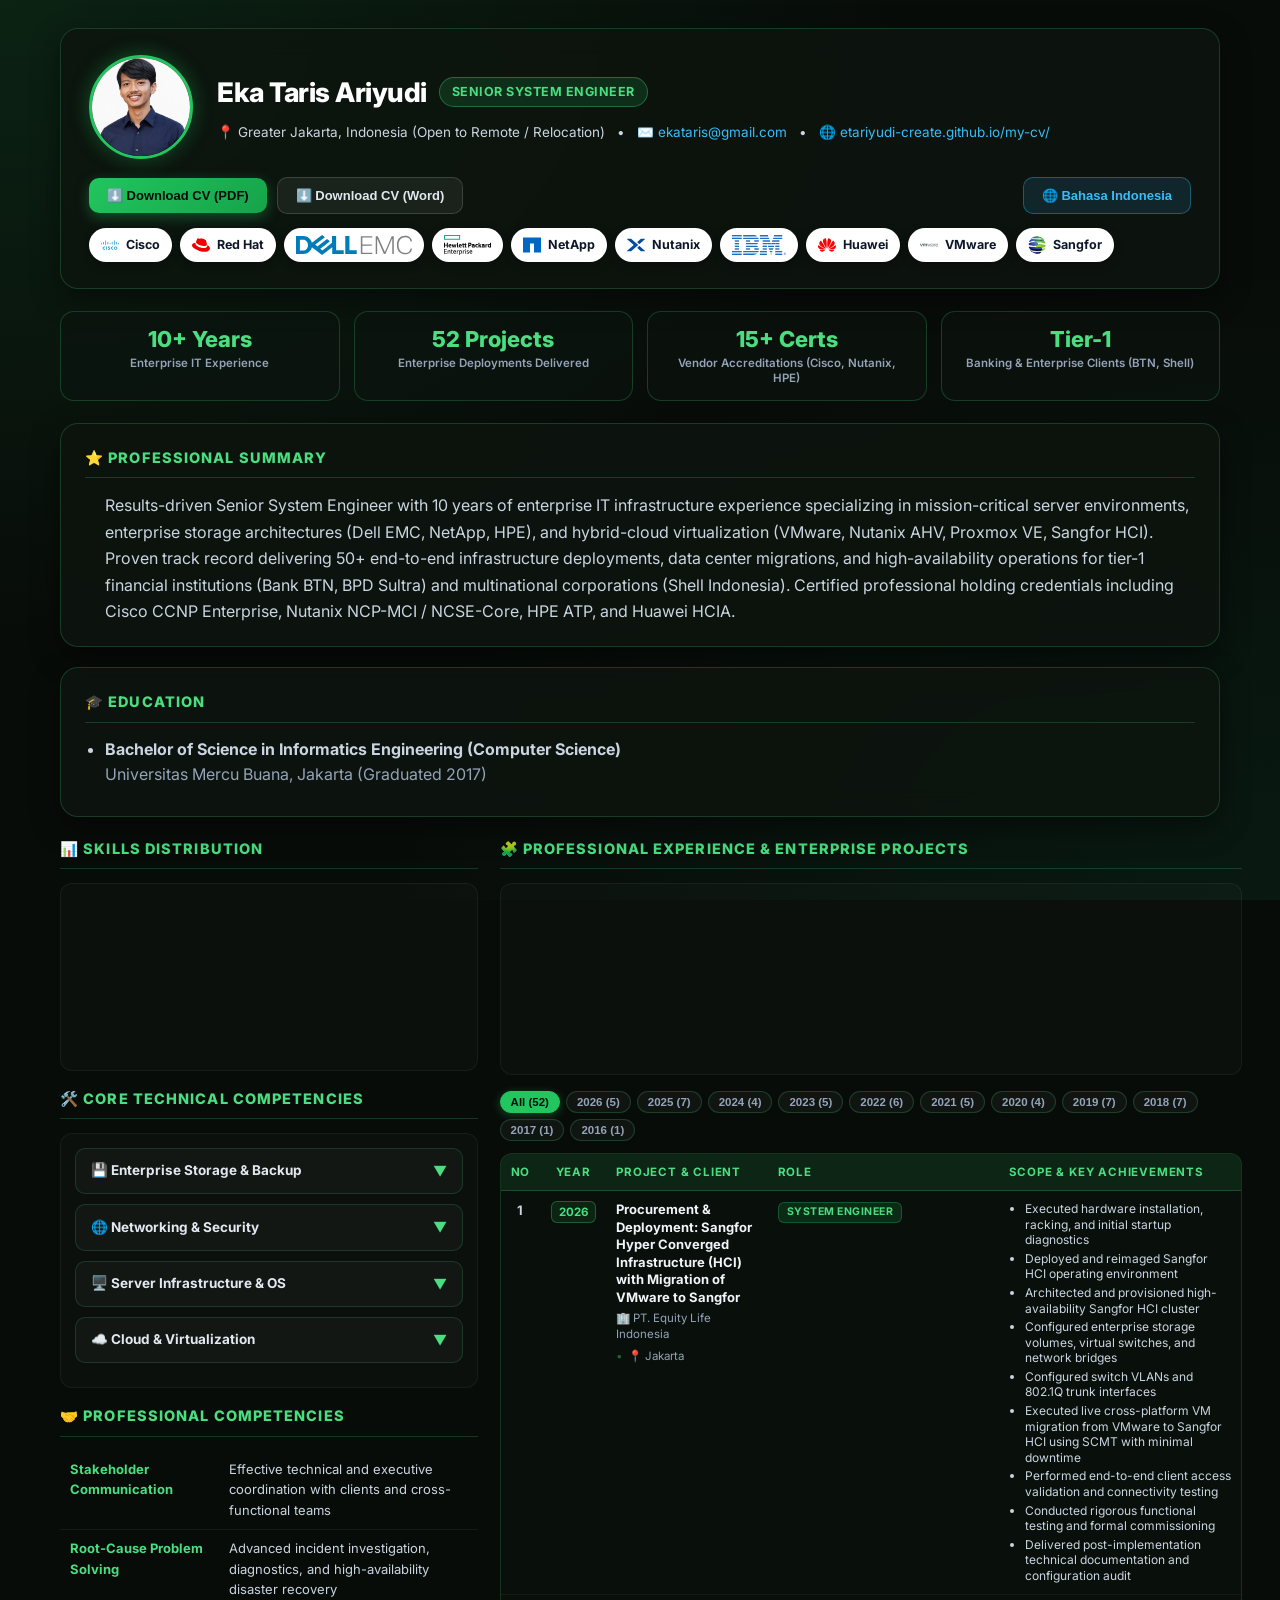
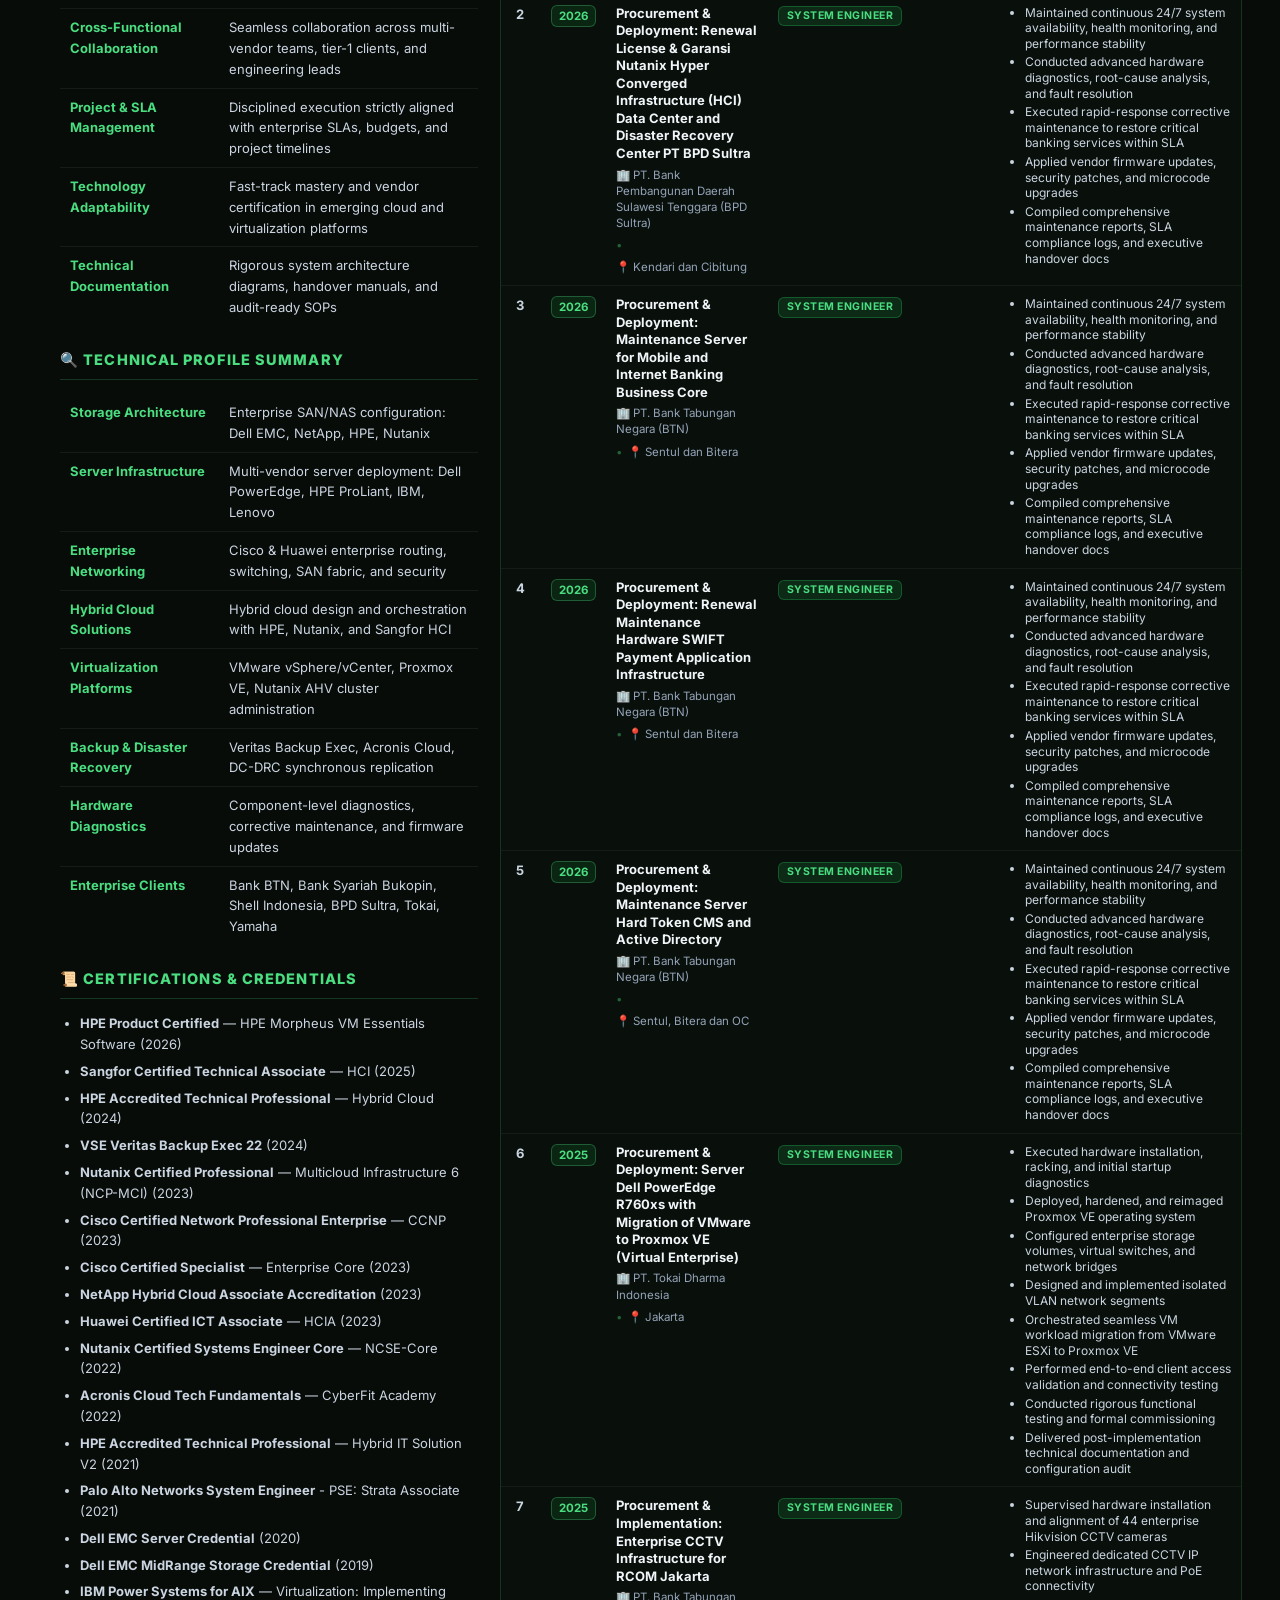
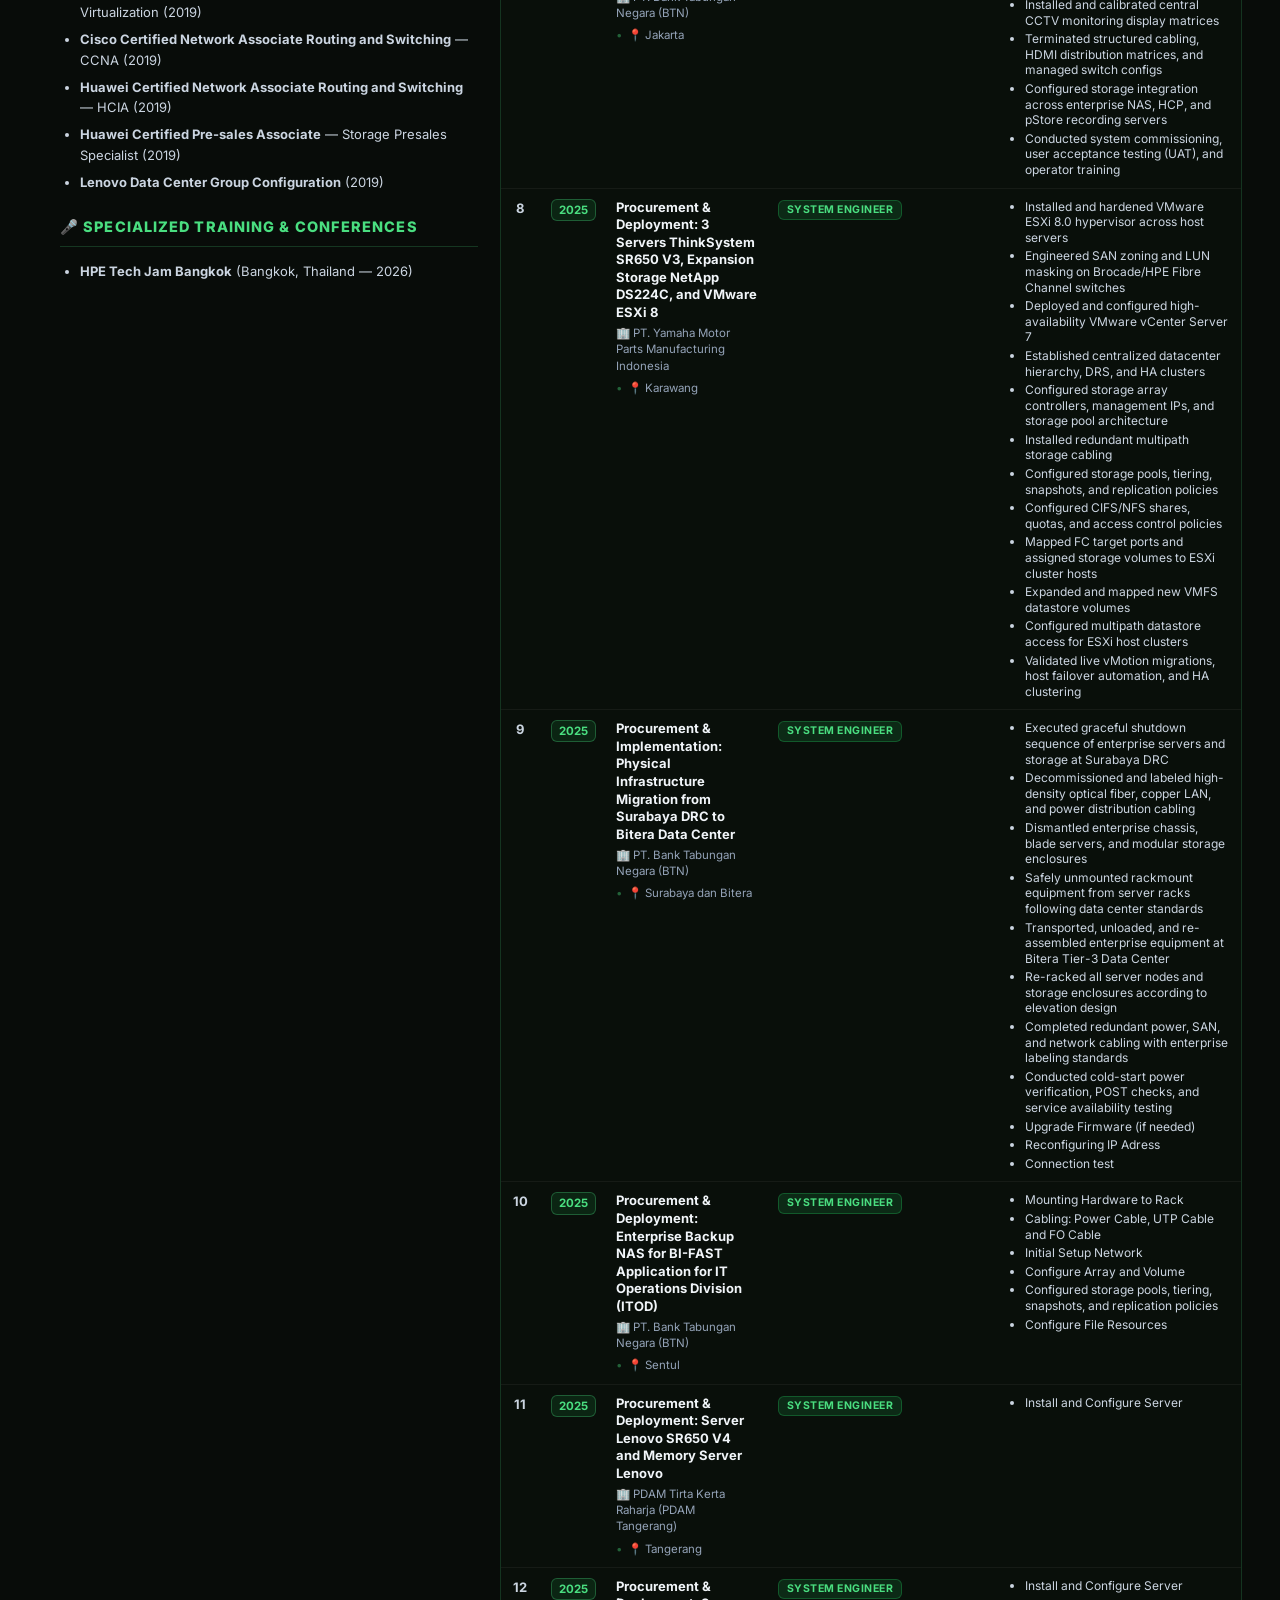
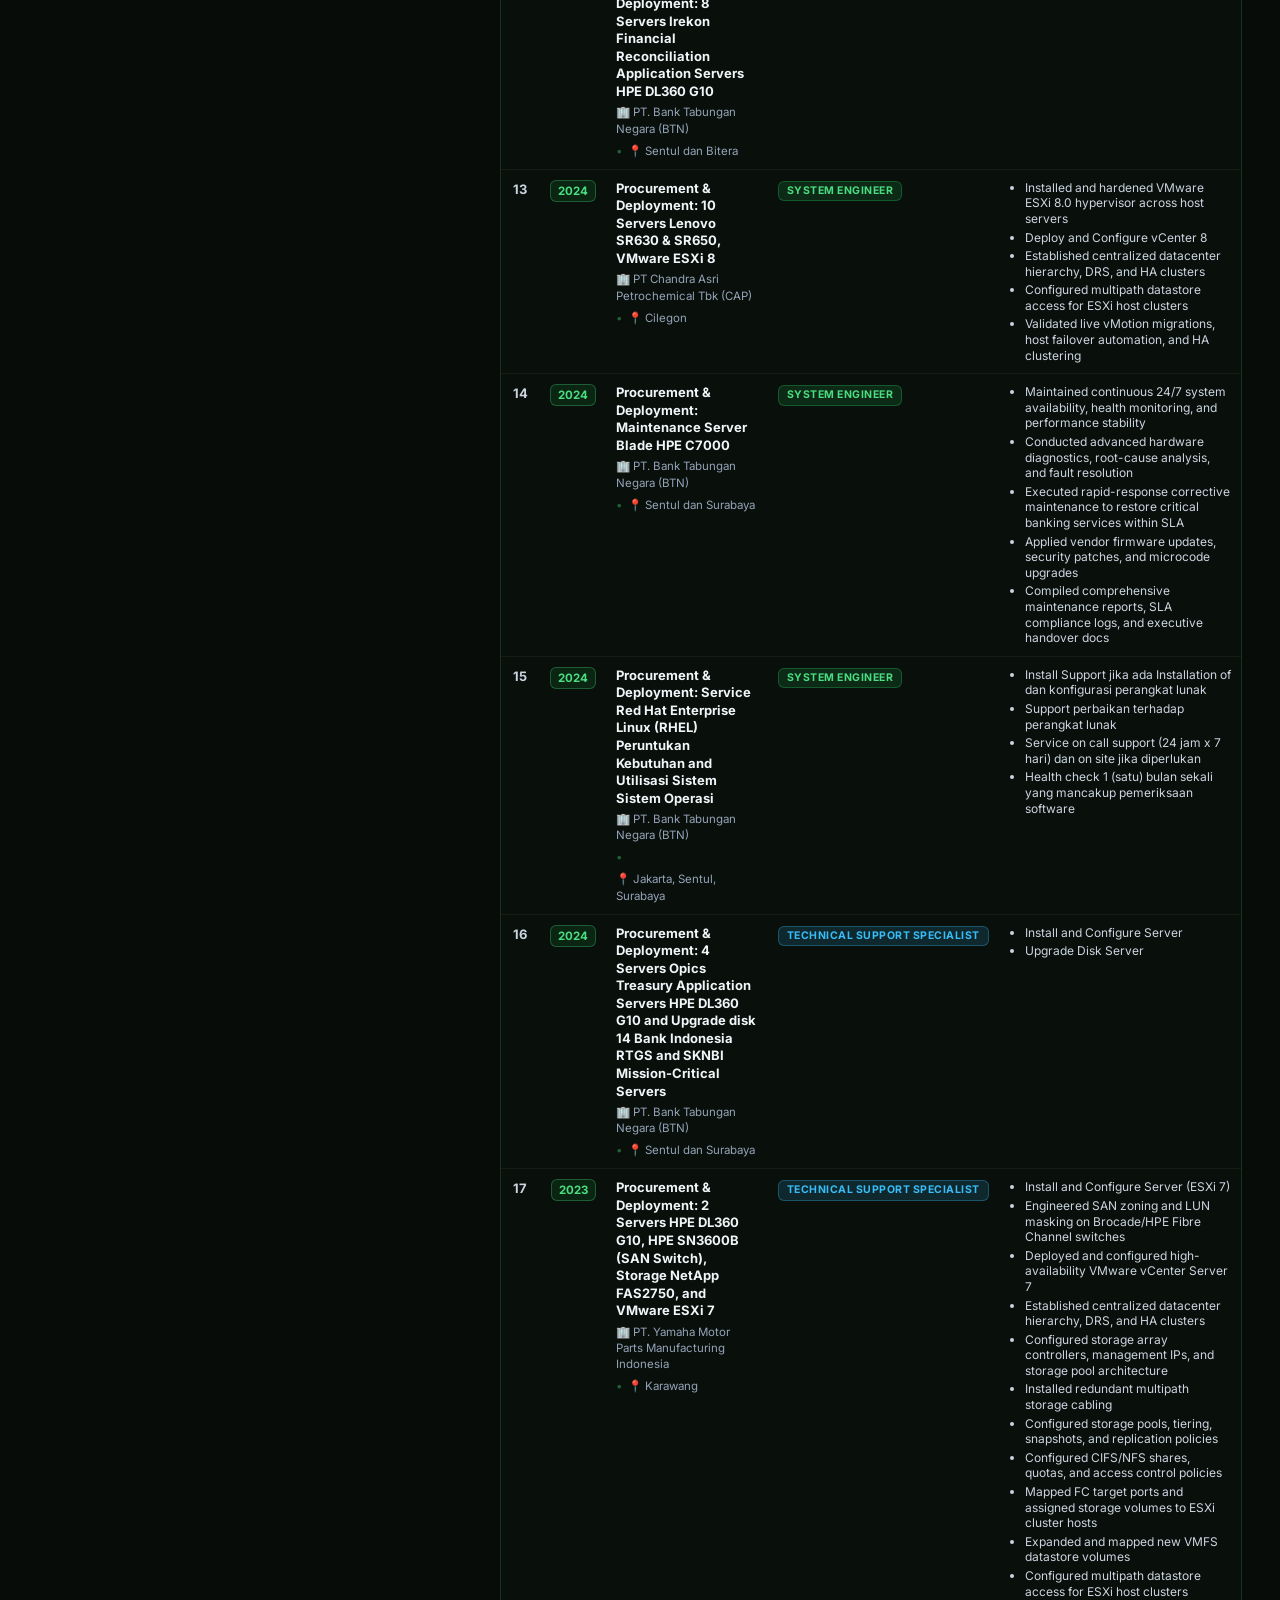
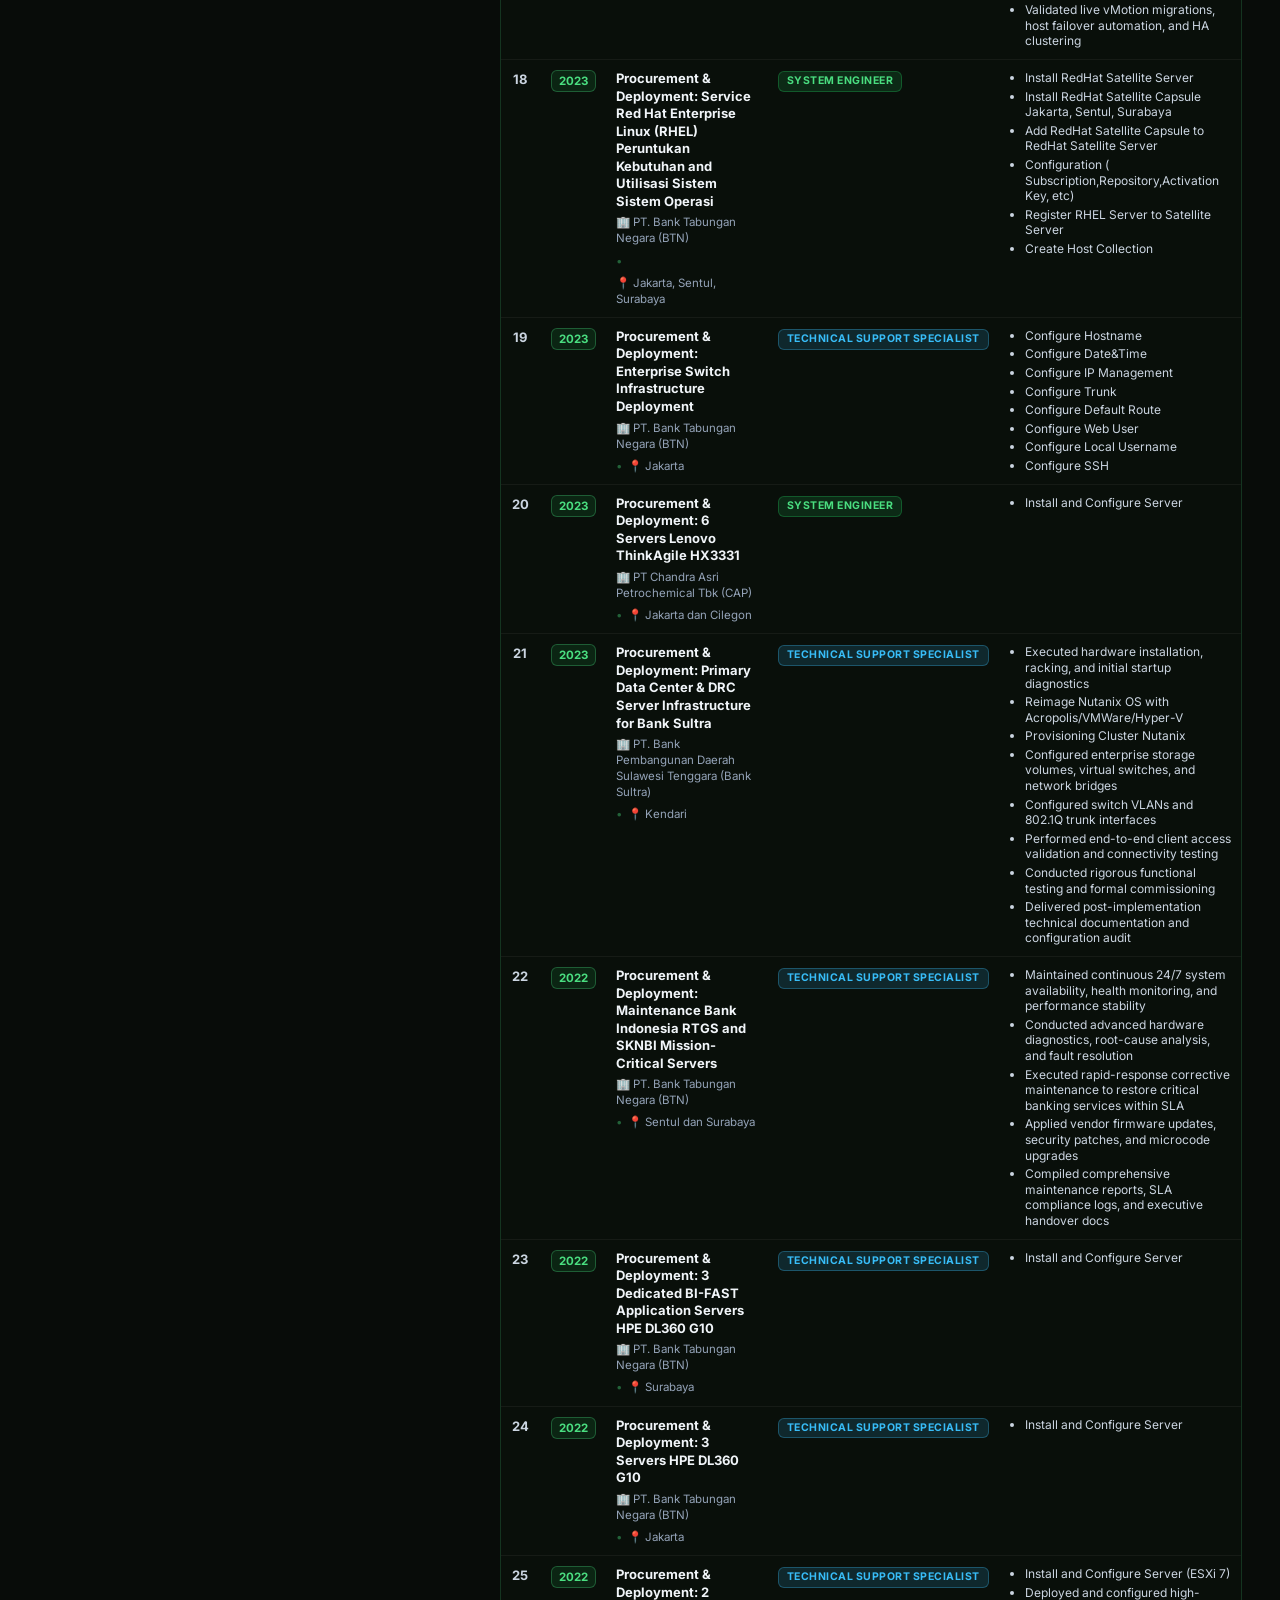
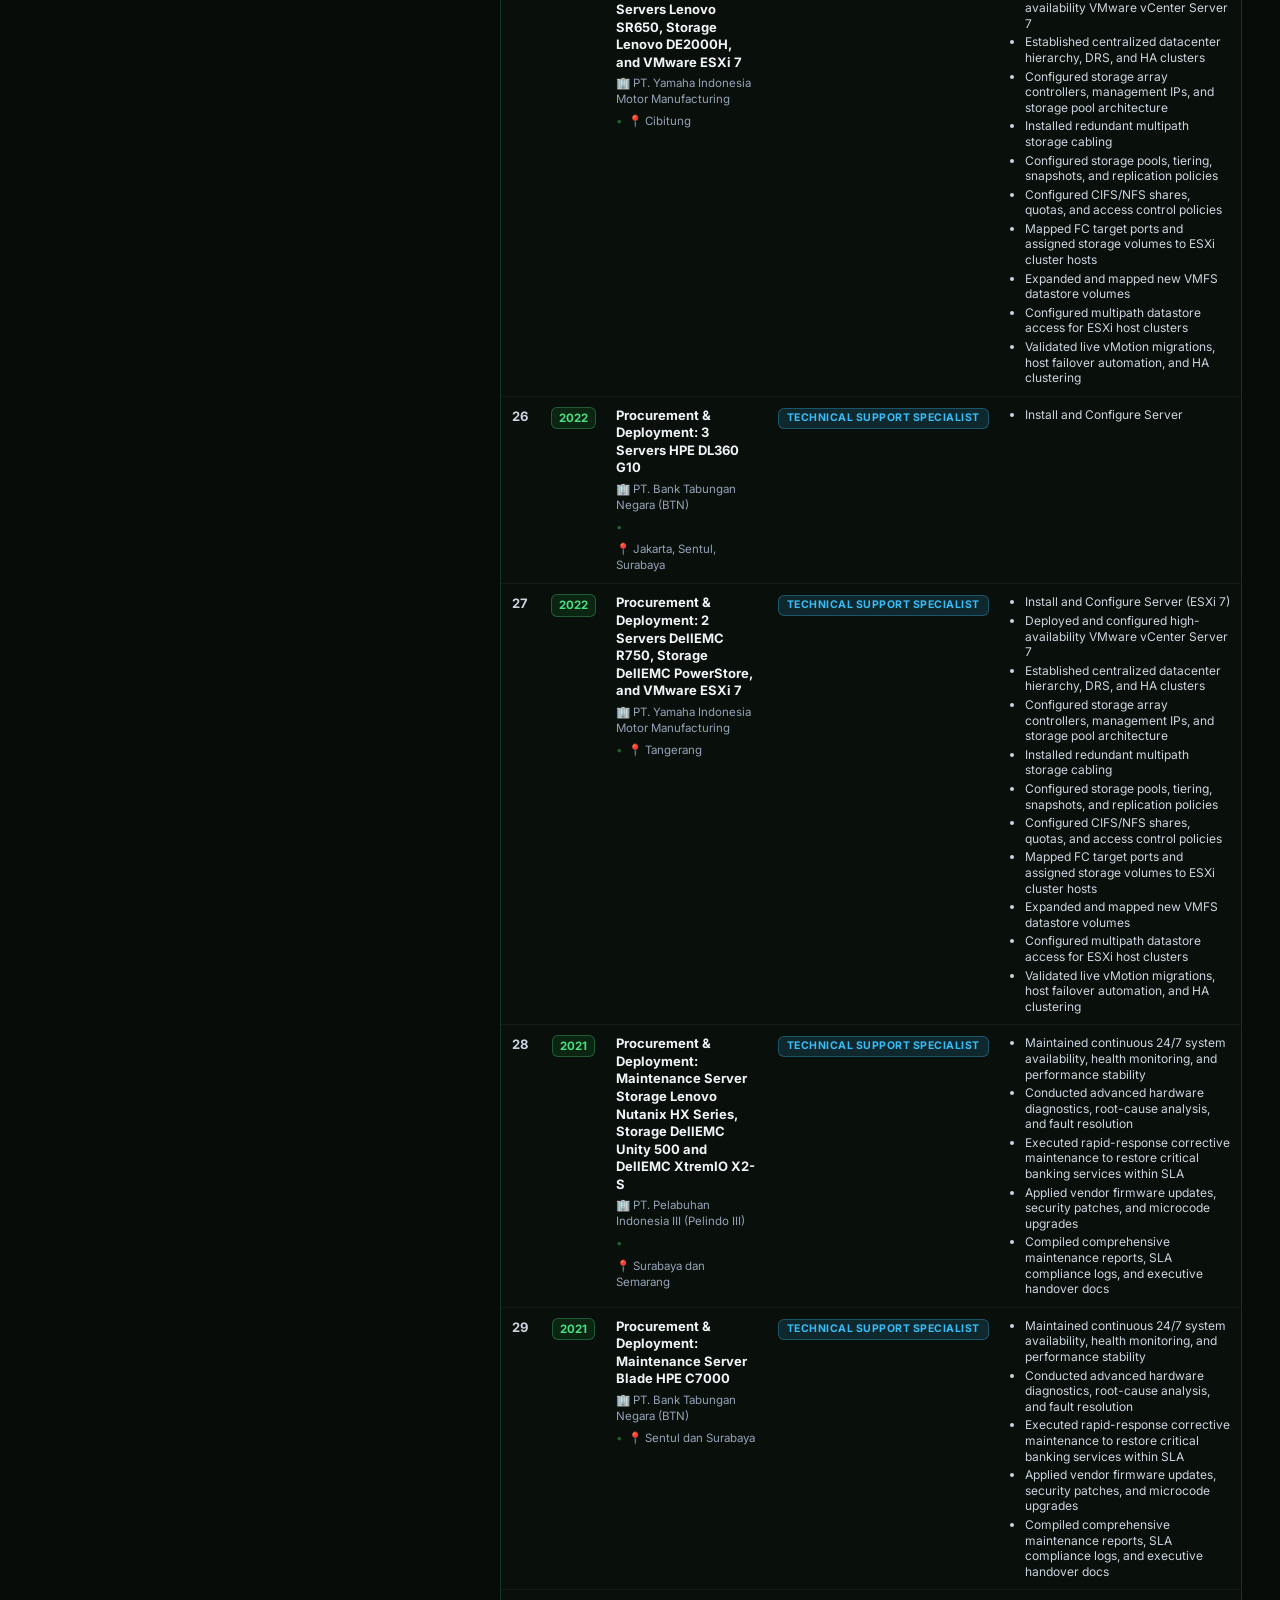
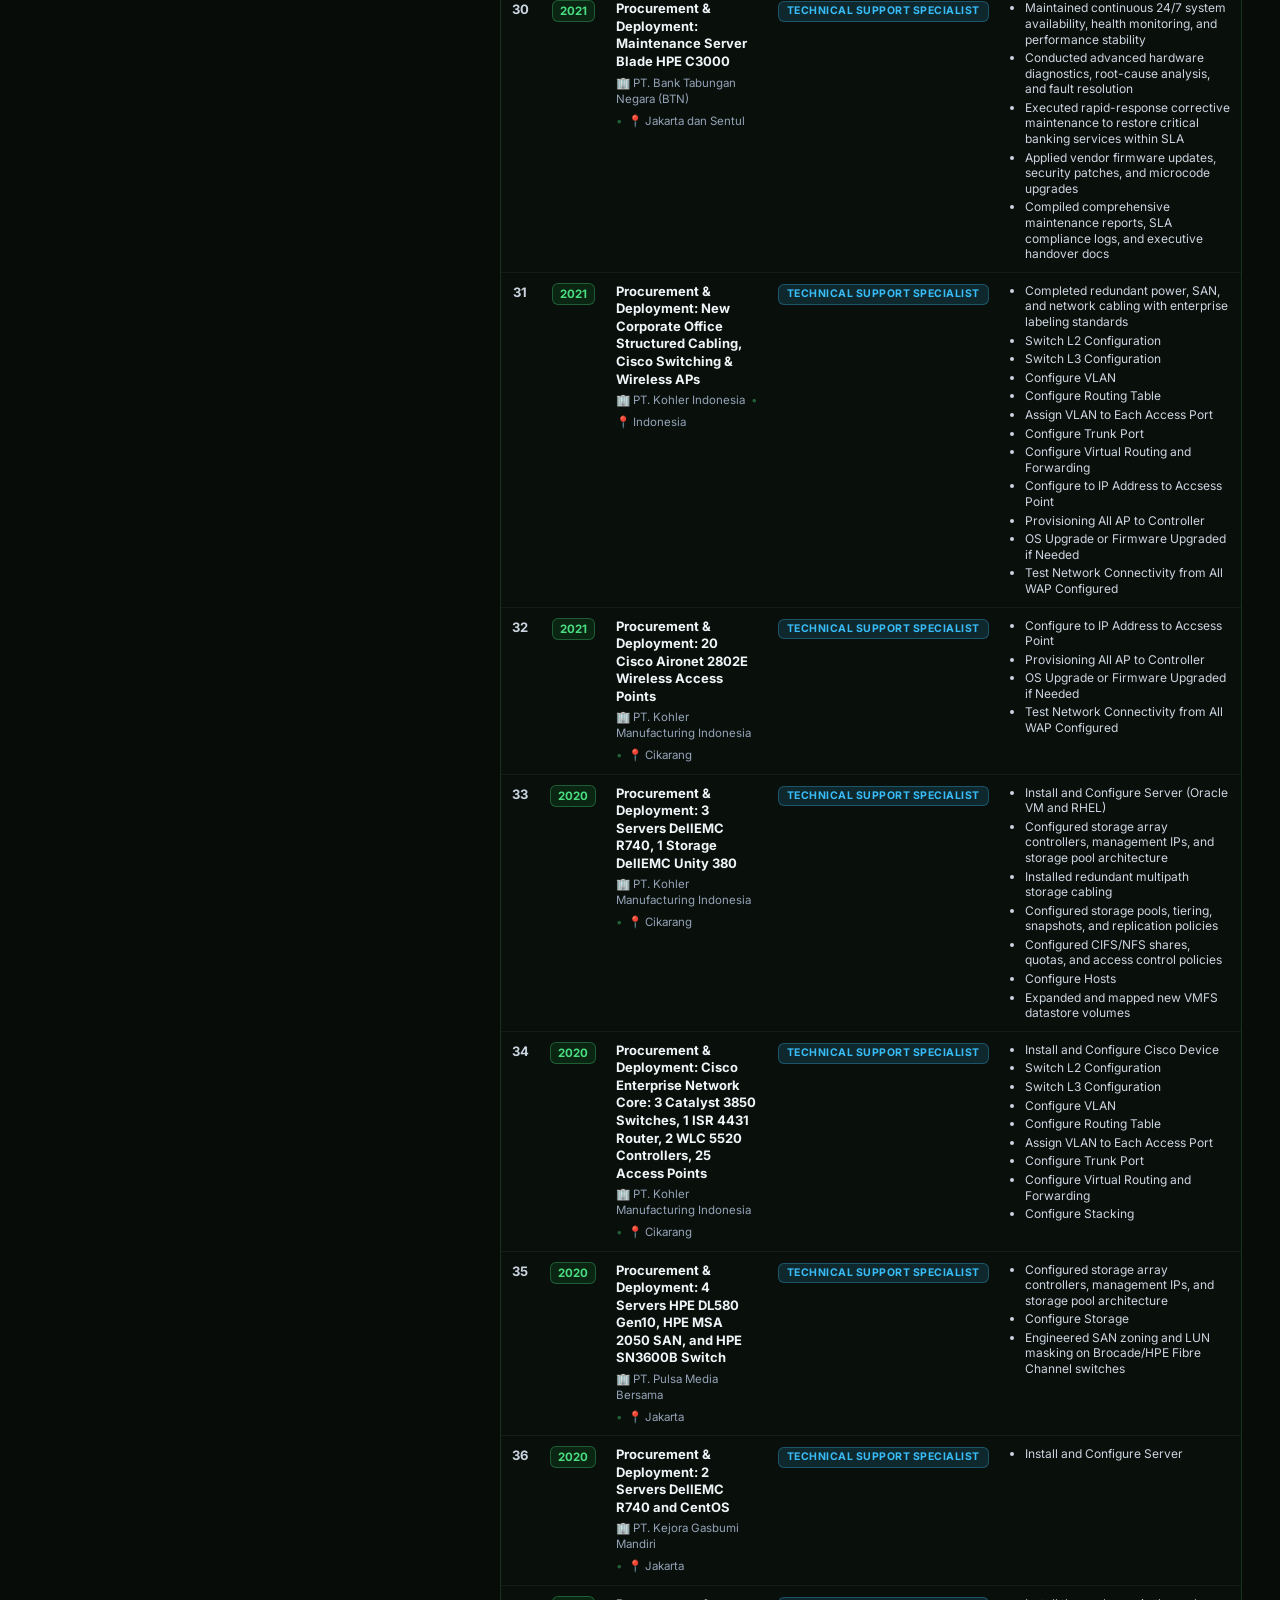
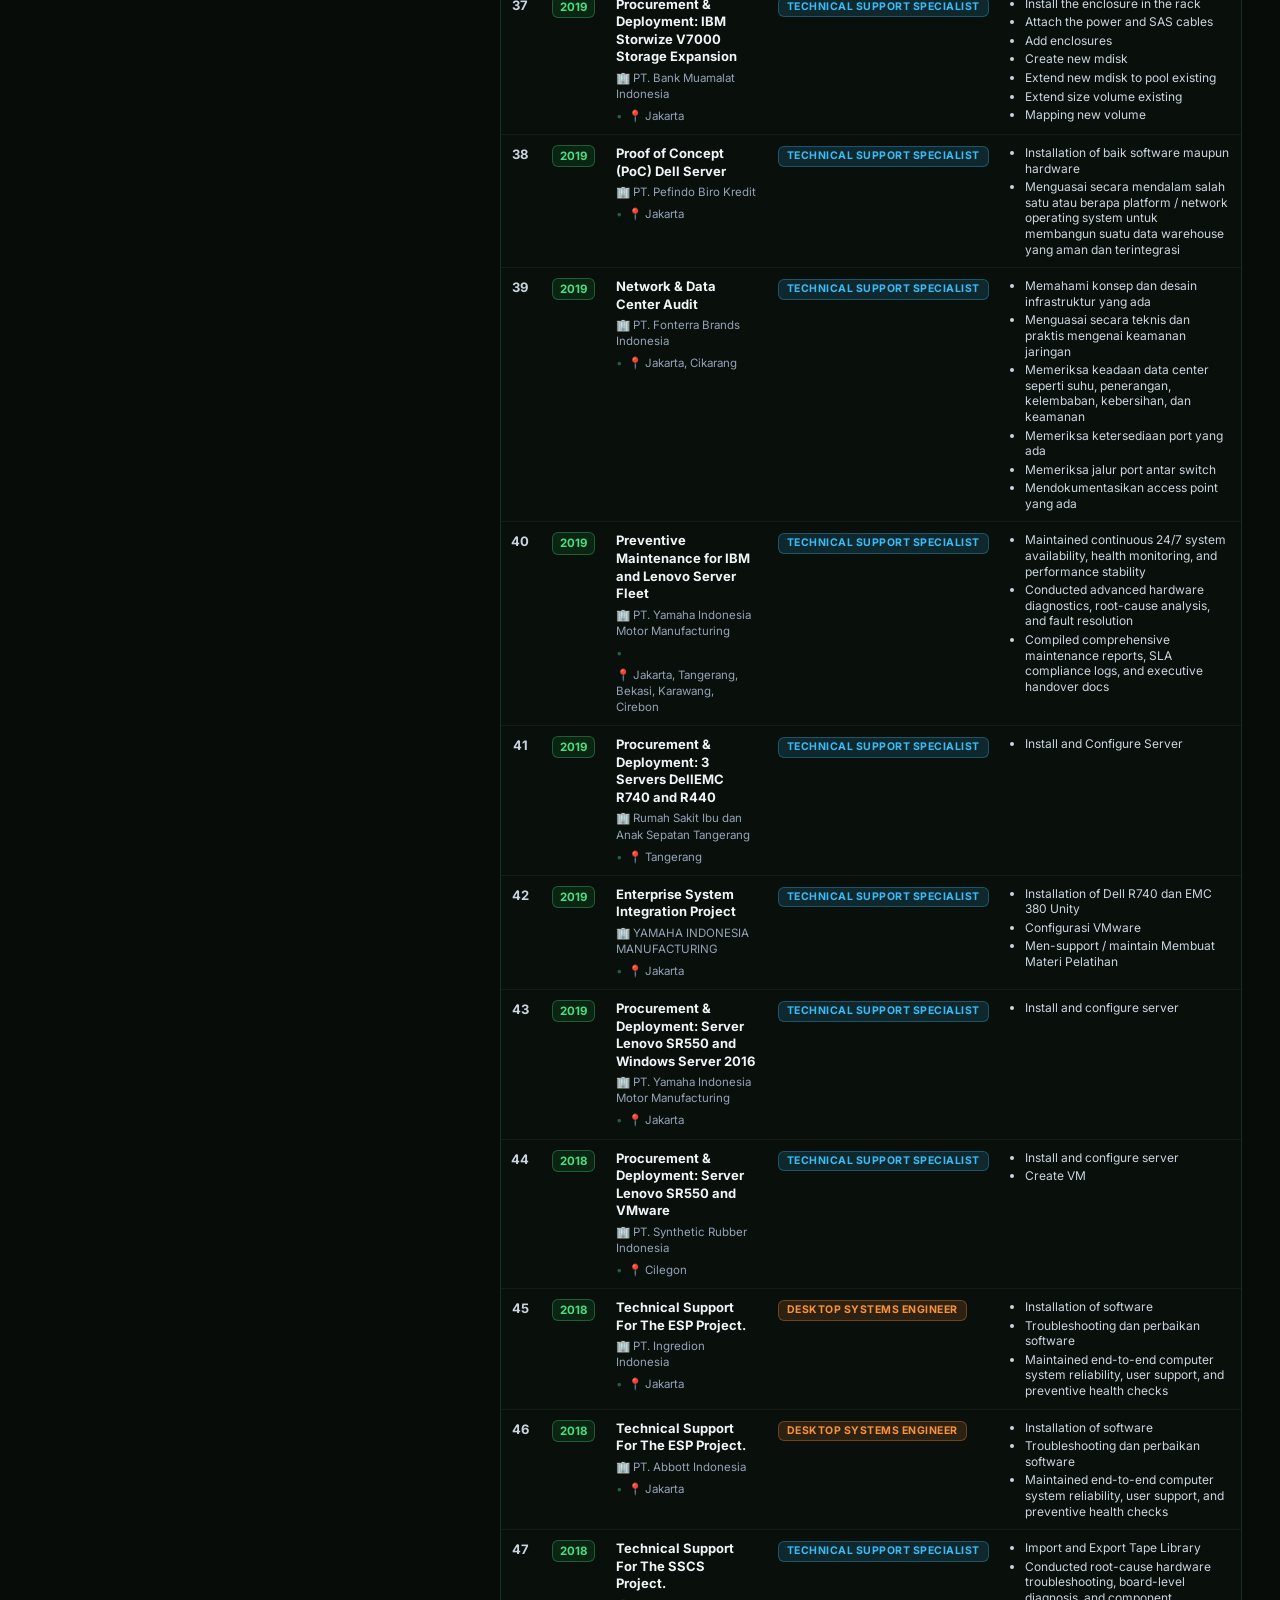
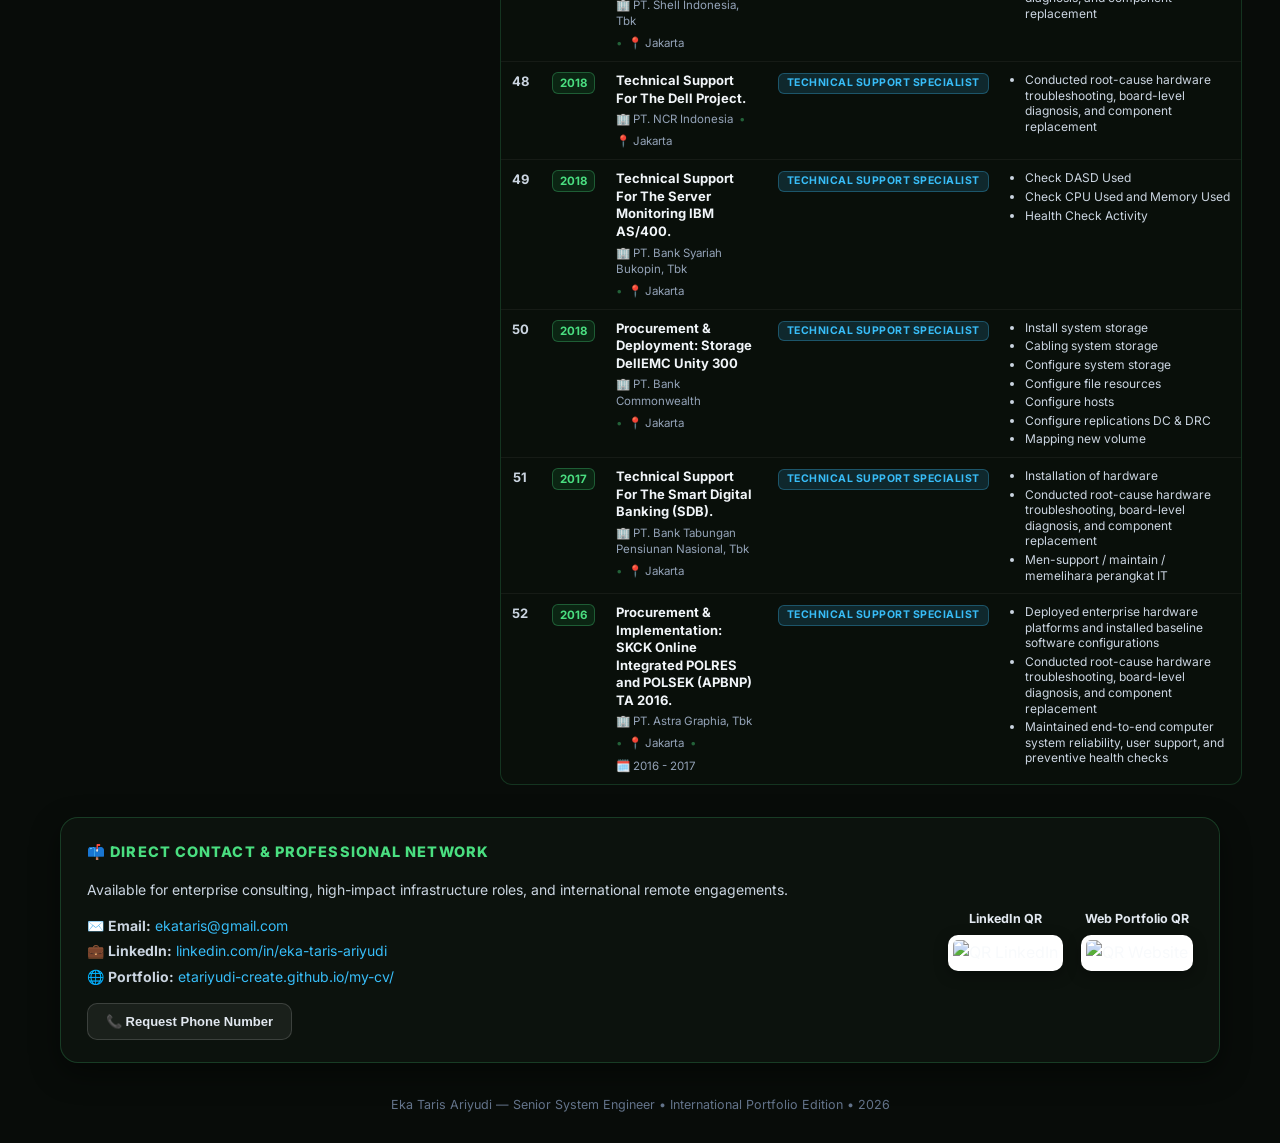
==== commit e5cff3db: "Add Red Hat logo, unified project table with year column, and international standard CV improvements" ====
--- a/index.html
+++ b/index.html
@@ -1,101 +1,88 @@
 <!DOCTYPE html>
-<html lang="id">
+<html lang="en">
   <head>
     <meta charset="utf-8" />
     <meta name="viewport" content="width=device-width,initial-scale=1,maximum-scale=1,user-scalable=no" />
-    <title>CV Eka Taris Ariyudi — System Engineer</title>
-
+    <title id="docTitle">Eka Taris Ariyudi — Senior System Engineer | Enterprise IT Infrastructure</title>
+    <meta name="description" content="Senior System Engineer with 10 years of enterprise IT experience in servers, storage systems (Dell EMC, NetApp, HPE), and hybrid virtualization (VMware, Proxmox, Nutanix, Sangfor)." />
     <link rel="manifest" href="manifest.json" />
-    <meta name="theme-color" content="#080c09" />
-    <meta name="mobile-web-app-capable" content="yes" />
-    <meta name="apple-mobile-web-app-capable" content="yes" />
-    <meta name="apple-mobile-web-app-status-bar-style" content="black-translucent" />
-    <meta name="apple-mobile-web-app-title" content="CV Eka" />
-    <link rel="apple-touch-icon" href="icons/icon-192.png" />
-    <link rel="apple-touch-icon" sizes="192x192" href="icons/icon-192.png" />
-    <link rel="apple-touch-icon" sizes="512x512" href="icons/icon-512.png" />
-
+    <meta name="theme-color" content="#22c55e" />
     <link rel="preconnect" href="https://fonts.googleapis.com" />
     <link rel="preconnect" href="https://fonts.gstatic.com" crossorigin />
-    <link
-      href="https://fonts.googleapis.com/css2?family=Inter:wght@400;500;600;700;800&display=swap"
-      rel="stylesheet"
-    />
-
+    <link href="https://fonts.googleapis.com/css2?family=Inter:wght@400;500;600;700;800&display=swap" rel="stylesheet" />
     <script src="https://cdn.jsdelivr.net/npm/chart.js"></script>
     <script src="https://cdn.jsdelivr.net/npm/chartjs-plugin-datalabels@2.0.0"></script>
 
     <style>
-      /* ========================================================
-         MODERN HIGH-END DARK TECH THEME (Linear / Vercel Aesthetic)
-         ======================================================== */
+      :root {
+        --primary: #22c55e;
+        --primary-glow: rgba(34, 197, 94, 0.4);
+        --bg-main: #080c09;
+        --card-bg: rgba(13, 20, 15, 0.85);
+        --card-border: rgba(74, 222, 128, 0.2);
+        --text-main: #f8fafc;
+        --text-muted: #94a3b8;
+        --text-dim: #64748b;
+      }
+
       * {
         box-sizing: border-box;
       }
 
       body {
-        font-family: 'Inter', ui-sans-serif, system-ui, -apple-system, BlinkMacSystemFont, 'Segoe UI', Roboto, sans-serif;
-        background-color: #080c09;
-        background-image: 
-          radial-gradient(circle at 50% 0%, rgba(34, 197, 94, 0.16) 0%, transparent 45%),
-          radial-gradient(circle at 100% 40%, rgba(16, 185, 129, 0.08) 0%, transparent 40%),
-          radial-gradient(circle at 0% 75%, rgba(21, 128, 61, 0.09) 0%, transparent 40%),
-          radial-gradient(rgba(255, 255, 255, 0.045) 1px, transparent 1px);
-        background-size: 100% 100%, 100% 100%, 100% 100%, 28px 28px;
+        margin: 28px auto;
+        padding: 0 20px;
+        max-width: 1200px;
+        background-color: var(--bg-main);
+        background-image:
+          radial-gradient(ellipse at top left, rgba(34, 197, 94, 0.12) 0%, transparent 50%),
+          radial-gradient(ellipse at bottom right, rgba(16, 185, 129, 0.08) 0%, transparent 50%);
         background-attachment: fixed;
-        color: #f1f5f9;
-        margin: 28px auto;
-        max-width: 1240px;
-        padding: 0 20px;
-        line-height: 1.65;
+        color: var(--text-main);
+        font-family: 'Inter', -apple-system, BlinkMacSystemFont, "Segoe UI", Roboto, sans-serif;
+        line-height: 1.6;
         -webkit-font-smoothing: antialiased;
       }
 
-      /* Glassmorphism Cards */
+      /* Card Styling */
       .card {
-        background: rgba(13, 20, 15, 0.72);
-        backdrop-filter: blur(20px);
-        -webkit-backdrop-filter: blur(20px);
-        border: 1px solid rgba(74, 222, 128, 0.18);
+        background: var(--card-bg);
+        border: 1px solid var(--card-border);
         border-radius: 18px;
-        padding: 24px;
-        box-shadow: 0 16px 40px rgba(0, 0, 0, 0.45), inset 0 1px 0 rgba(255, 255, 255, 0.06);
-        position: relative;
-        transition: transform 0.3s ease, border-color 0.3s ease, box-shadow 0.3s ease;
+        padding: 22px 24px;
+        margin-bottom: 20px;
+        backdrop-filter: blur(14px);
+        -webkit-backdrop-filter: blur(14px);
+        box-shadow: 0 10px 30px rgba(0, 0, 0, 0.45);
+        transition: border-color 0.3s ease, box-shadow 0.3s ease;
       }
 
       .card:hover {
         border-color: rgba(74, 222, 128, 0.35);
-        box-shadow: 0 20px 48px rgba(0, 0, 0, 0.55), 0 0 24px rgba(74, 222, 128, 0.08);
-      }
-
-      /* Hero Header Card */
+        box-shadow: 0 14px 40px rgba(0, 0, 0, 0.55), 0 0 25px rgba(34, 197, 94, 0.08);
+      }
+
+      /* Header Card */
       .header-card {
-        display: flex;
-        flex-direction: column;
-        gap: 20px;
+        padding: 26px 28px;
         margin-bottom: 22px;
       }
 
       .profile-header {
         display: flex;
+        gap: 24px;
         align-items: center;
-        gap: 24px;
         flex-wrap: wrap;
       }
 
       .profile-photo {
-        width: 110px;
-        height: 110px;
+        width: 104px;
+        height: 104px;
         border-radius: 50%;
         object-fit: cover;
         border: 3px solid #22c55e;
-        box-shadow: 0 0 0 5px rgba(34, 197, 94, 0.18), 0 12px 28px rgba(0, 0, 0, 0.6);
-        transition: transform 0.35s cubic-bezier(0.34, 1.56, 0.64, 1);
-      }
-
-      .profile-photo:hover {
-        transform: scale(1.06) rotate(1deg);
+        box-shadow: 0 0 20px rgba(34, 197, 94, 0.35);
+        flex-shrink: 0;
       }
 
       .profile-info {
@@ -106,97 +93,90 @@
       .profile-title-row {
         display: flex;
         align-items: center;
+        gap: 12px;
         flex-wrap: wrap;
-        gap: 12px;
-        margin-bottom: 8px;
       }
 
       .profile-title-row h1 {
         margin: 0;
-        font-size: 28px;
+        font-size: 27px;
         font-weight: 800;
+        color: #ffffff;
         letter-spacing: -0.5px;
-        color: #ffffff;
       }
 
       .role-tag {
-        display: inline-flex;
-        align-items: center;
-        padding: 4px 14px;
-        background: rgba(34, 197, 94, 0.14);
+        background: rgba(34, 197, 94, 0.15);
         color: #4ade80;
-        border: 1px solid rgba(34, 197, 94, 0.35);
+        border: 1px solid rgba(74, 222, 128, 0.35);
+        padding: 4px 12px;
         border-radius: 999px;
-        font-size: 13px;
+        font-size: 12.5px;
         font-weight: 700;
-        letter-spacing: 0.6px;
+        letter-spacing: 0.5px;
         text-transform: uppercase;
       }
 
       .header-contact-row {
+        margin-top: 8px;
         display: flex;
         flex-wrap: wrap;
         align-items: center;
-        gap: 14px;
-        color: #94a3b8;
-        font-size: 14px;
-        margin-top: 6px;
+        gap: 12px;
+        font-size: 13.5px;
+        color: #cbd5e1;
       }
 
       .header-contact-row a {
-        color: #94a3b8;
+        color: #38bdf8;
         text-decoration: none;
         transition: color 0.2s ease;
       }
 
       .header-contact-row a:hover {
-        color: #4ade80;
-      }
-
+        color: #7dd3fc;
+        text-decoration: underline;
+      }
+
+      /* Action Bar */
       .header-actions {
         display: flex;
+        gap: 10px;
+        margin-top: 18px;
+        margin-bottom: 14px;
         flex-wrap: wrap;
-        gap: 12px;
         align-items: center;
-        padding-top: 4px;
-      }
-
-      /* Modern Button Styles */
+      }
+
       .download-btn {
         display: inline-flex;
         align-items: center;
-        justify-content: center;
-        gap: 8px;
-        padding: 10px 22px;
+        gap: 7px;
+        border: none;
         border-radius: 10px;
-        font-size: 14px;
+        padding: 10px 18px;
+        font-size: 13px;
         font-weight: 700;
         cursor: pointer;
         transition: all 0.25s ease;
-        letter-spacing: 0.5px;
-        text-transform: uppercase;
-        border: none;
-        outline: none;
       }
 
       .btn-primary {
         background: linear-gradient(135deg, #22c55e, #16a34a);
-        color: #ffffff;
-        border: 1px solid rgba(255, 255, 255, 0.2);
-        box-shadow: 0 4px 16px rgba(34, 197, 94, 0.35);
+        color: #080c09;
+        box-shadow: 0 4px 14px rgba(34, 197, 94, 0.35);
       }
 
       .btn-primary:hover {
         background: linear-gradient(135deg, #4ade80, #22c55e);
-        box-shadow: 0 6px 24px rgba(34, 197, 94, 0.5);
         transform: translateY(-2px);
+        box-shadow: 0 6px 20px rgba(34, 197, 94, 0.5);
       }
 
       .btn-secondary {
         background: rgba(255, 255, 255, 0.06);
         color: #e2e8f0;
-        border: 1px solid rgba(255, 255, 255, 0.14);
-        box-shadow: 0 4px 12px rgba(0, 0, 0, 0.3);
+        border: 1px solid rgba(255, 255, 255, 0.15);
       }
 
       .btn-secondary:hover {
@@ -206,58 +186,108 @@
         transform: translateY(-2px);
       }
 
+      .btn-lang {
+        background: rgba(56, 189, 248, 0.12);
+        color: #38bdf8;
+        border: 1px solid rgba(56, 189, 248, 0.35);
+        margin-left: auto;
+      }
+
+      .btn-lang:hover {
+        background: rgba(56, 189, 248, 0.22);
+        border-color: #38bdf8;
+        color: #ffffff;
+        transform: translateY(-2px);
+      }
+
       /* Logo Chips */
       .logo-row {
         display: flex;
         flex-wrap: wrap;
         align-items: center;
-        gap: 10px;
-        margin-top: 4px;
+        gap: 8px;
+        margin-top: 14px;
       }
 
       .logo-row .logo-chip {
         display: inline-flex;
         align-items: center;
-        gap: 8px;
-        height: 36px;
-        padding: 0 14px;
+        gap: 7px;
+        height: 34px;
+        padding: 0 12px;
         background: #ffffff;
         border-radius: 999px;
         color: #0f172a;
-        font-size: 13px;
+        font-size: 12.5px;
         font-weight: 700;
-        box-shadow: 0 4px 12px rgba(0, 0, 0, 0.35);
+        box-shadow: 0 3px 10px rgba(0, 0, 0, 0.3);
         transition: all 0.25s cubic-bezier(0.34, 1.56, 0.64, 1);
       }
 
       .logo-row .logo-chip:hover {
-        transform: translateY(-3px) scale(1.02);
-        box-shadow: 0 8px 20px rgba(34, 197, 94, 0.3);
+        transform: translateY(-2px) scale(1.02);
+        box-shadow: 0 6px 16px rgba(34, 197, 94, 0.3);
       }
 
       .logo-row .logo-chip img {
-        height: 20px;
+        height: 18px;
         width: auto;
         margin: 0;
-        filter: none;
       }
 
       .logo-row .logo-chip--wordmark img {
-        height: 22px;
+        height: 20px;
+      }
+
+      /* Metrics Strip (Impact Highlights) */
+      .metrics-grid {
+        display: grid;
+        grid-template-columns: repeat(4, 1fr);
+        gap: 14px;
+        margin-bottom: 22px;
+      }
+
+      .metric-card {
+        background: rgba(13, 20, 15, 0.6);
+        border: 1px solid rgba(74, 222, 128, 0.22);
+        border-radius: 14px;
+        padding: 14px 16px;
+        text-align: center;
+        transition: all 0.25s ease;
+      }
+
+      .metric-card:hover {
+        border-color: rgba(74, 222, 128, 0.45);
+        transform: translateY(-2px);
+      }
+
+      .metric-val {
+        font-size: 22px;
+        font-weight: 800;
+        color: #4ade80;
+        line-height: 1.2;
+      }
+
+      .metric-label {
+        font-size: 11.5px;
+        color: #94a3b8;
+        font-weight: 600;
+        margin-top: 4px;
+        line-height: 1.3;
       }
 
       /* Section Titles */
       .section-title {
-        font-size: 15px;
+        font-size: 14.5px;
         font-weight: 800;
         color: #4ade80;
         text-transform: uppercase;
-        letter-spacing: 1.2px;
+        letter-spacing: 1.1px;
         display: flex;
         align-items: center;
         gap: 8px;
         margin: 0 0 14px 0;
-        padding-bottom: 10px;
+        padding-bottom: 8px;
         border-bottom: 1px solid rgba(74, 222, 128, 0.2);
       }
 
@@ -266,14 +296,13 @@
         display: grid;
         grid-template-columns: 36% 64%;
         gap: 22px;
-        margin-top: 22px;
       }
 
       .left-col, .right-col {
         min-width: 0;
       }
 
-      /* List & Content */
+      /* Lists */
       .list {
         margin: 8px 0 0 0;
         padding-left: 20px;
@@ -282,16 +311,6 @@
 
       .list li {
         margin-bottom: 6px;
-        transition: transform 0.2s ease, color 0.2s ease;
-      }
-
-      .list li:hover {
-        color: #ffffff;
-      }
-
-      .muted {
-        color: #94a3b8;
-        font-size: 14px;
       }
 
       /* Dropdown Styles */
@@ -301,7 +320,7 @@
 
       .dropdown-header {
         background: rgba(255, 255, 255, 0.03);
-        padding: 12px 16px;
+        padding: 11px 15px;
         border-radius: 10px;
         cursor: pointer;
         display: flex;
@@ -318,13 +337,13 @@
 
       .dropdown-header strong {
         color: #e2e8f0;
-        font-size: 14px;
+        font-size: 13.5px;
       }
 
       .dropdown-icon {
         transition: transform 0.3s ease;
         color: #4ade80;
-        font-size: 16px;
+        font-size: 14px;
       }
 
       .dropdown.open .dropdown-icon {
@@ -344,27 +363,28 @@
       }
 
       .dropdown-content ul {
-        padding: 12px 16px 12px 32px;
+        padding: 10px 14px 10px 28px;
         margin: 0;
       }
 
       .dropdown-content li {
-        padding: 4px 0;
+        padding: 3px 0;
         color: #cbd5e1;
-        font-size: 13.5px;
-      }
-
-      /* Tech Table */
+        font-size: 13px;
+      }
+
+      /* Tech & Soft Skills Table */
       .tech-table {
         width: 100%;
         border-collapse: collapse;
-        margin-top: 8px;
+        margin-top: 6px;
       }
 
       .tech-table td {
-        padding: 9px 12px;
+        padding: 8px 10px;
         border-bottom: 1px solid rgba(255, 255, 255, 0.06);
-        font-size: 13.5px;
+        font-size: 13px;
+        vertical-align: top;
       }
 
       .tech-table tr:last-child td {
@@ -374,131 +394,154 @@
       .tech-table td:first-child {
         font-weight: 700;
         color: #4ade80;
-        width: 36%;
+        width: 38%;
       }
 
       .tech-table td:last-child {
         color: #cbd5e1;
       }
 
-      /* Year Group Accordion */
-      .year-group {
-        margin-bottom: 14px;
+      /* Project Filter Bar */
+      .project-filter-bar {
+        display: flex;
+        flex-wrap: wrap;
+        gap: 6px;
+        margin-bottom: 12px;
+        align-items: center;
+      }
+
+      .filter-btn {
+        background: rgba(255, 255, 255, 0.04);
+        color: #94a3b8;
+        border: 1px solid rgba(74, 222, 128, 0.2);
+        padding: 4px 10px;
+        border-radius: 999px;
+        font-size: 11.5px;
+        font-weight: 600;
+        cursor: pointer;
+        transition: all 0.2s ease;
+      }
+
+      .filter-btn:hover {
+        background: rgba(34, 197, 94, 0.12);
+        color: #4ade80;
+        border-color: rgba(74, 222, 128, 0.4);
+      }
+
+      .filter-btn.active {
+        background: #22c55e;
+        color: #080c09;
+        font-weight: 700;
+        border-color: #22c55e;
+        box-shadow: 0 2px 8px rgba(34, 197, 94, 0.35);
+      }
+
+      /* Responsive Table & Project Table */
+      .table-responsive {
+        width: 100%;
+        overflow-x: auto;
+        -webkit-overflow-scrolling: touch;
+      }
+
+      .project-table {
+        width: 100%;
+        border-collapse: separate;
+        border-spacing: 0;
+        font-size: 13px;
+        background: rgba(13, 20, 15, 0.45);
         border-radius: 12px;
         overflow: hidden;
         border: 1px solid rgba(74, 222, 128, 0.18);
-        background: rgba(13, 20, 15, 0.5);
-        transition: all 0.25s ease;
-      }
-
-      .year-group:hover {
-        border-color: rgba(74, 222, 128, 0.35);
-      }
-
-      .year-group summary {
-        list-style: none;
-        background: rgba(255, 255, 255, 0.03);
-        padding: 14px 18px;
-        cursor: pointer;
-        display: flex;
-        align-items: center;
-        justify-content: space-between;
-        gap: 12px;
-        user-select: none;
-        transition: background 0.2s ease;
-      }
-
-      .year-group summary::-webkit-details-marker {
-        display: none;
-      }
-
-      .year-group summary:hover {
-        background: rgba(34, 197, 94, 0.08);
-      }
-
-      .year-group[open] summary {
-        background: rgba(34, 197, 94, 0.1);
-        border-bottom: 1px solid rgba(74, 222, 128, 0.18);
-      }
-
-      .year-label {
-        display: inline-flex;
-        align-items: center;
-        gap: 10px;
-        font-size: 15px;
+        margin-bottom: 8px;
+      }
+
+      .project-table th {
+        background: rgba(34, 197, 94, 0.12);
+        color: #4ade80;
+        font-size: 11.5px;
         font-weight: 700;
+        text-transform: uppercase;
+        letter-spacing: 0.8px;
+        padding: 9px 10px;
+        text-align: left;
+        border-bottom: 1px solid rgba(74, 222, 128, 0.22);
+      }
+
+      .project-table th.th-no { width: 4%; text-align: center; }
+      .project-table th.th-year { width: 7%; text-align: center; }
+      .project-table th.th-project { width: 37%; }
+      .project-table th.th-role { width: 14%; }
+      .project-table th.th-tasks { width: 38%; }
+
+      .project-table td {
+        padding: 10px 10px;
+        vertical-align: top;
+        border-bottom: 1px solid rgba(255, 255, 255, 0.05);
+        color: #cbd5e1;
+        line-height: 1.4;
+      }
+
+      .project-table tr:last-child td {
+        border-bottom: none;
+      }
+
+      .project-table tr:hover td {
+        background: rgba(34, 197, 94, 0.04);
+      }
+
+      .col-no {
+        text-align: center;
+        font-weight: 700;
+        color: #94a3b8;
+      }
+
+      .col-year {
+        text-align: center;
+        white-space: nowrap;
+      }
+
+      .year-pill {
+        display: inline-block;
+        background: rgba(34, 197, 94, 0.12);
+        color: #4ade80;
+        border: 1px solid rgba(74, 222, 128, 0.3);
+        padding: 2px 7px;
+        border-radius: 6px;
+        font-weight: 700;
+        font-size: 11.5px;
+        white-space: nowrap;
+      }
+
+      .col-project .project-title {
         color: #f1f5f9;
-      }
-
-      .year-label::before {
-        content: '▶';
-        font-size: 10px;
-        color: #4ade80;
-        transition: transform 0.25s ease;
-        display: inline-block;
-      }
-
-      .year-group[open] .year-label::before {
-        transform: rotate(90deg);
-      }
-
-      .year-count {
-        background: rgba(34, 197, 94, 0.15);
-        color: #4ade80;
-        border: 1px solid rgba(34, 197, 94, 0.35);
-        border-radius: 999px;
-        padding: 3px 12px;
-        font-size: 11px;
         font-weight: 700;
-        letter-spacing: 0.5px;
-        text-transform: uppercase;
-      }
-
-      .year-projects {
-        padding: 16px 14px 4px 14px;
-      }
-
-      /* Project Cards */
-      .project {
-        background: rgba(255, 255, 255, 0.02);
-        border: 1px solid rgba(255, 255, 255, 0.06);
-        border-left: 4px solid #22c55e;
-        border-radius: 12px;
-        padding: 16px 18px;
-        margin-bottom: 14px;
-        transition: all 0.25s ease;
-      }
-
-      .project:hover {
-        background: rgba(34, 197, 94, 0.04);
-        border-color: rgba(34, 197, 94, 0.28);
-        border-left-color: #4ade80;
-        transform: translateY(-2px);
-        box-shadow: 0 8px 24px rgba(0, 0, 0, 0.35);
-      }
-
-      .project h3 {
-        margin: 0 0 8px 0;
-        font-size: 15px;
-        font-weight: 700;
-        color: #f8fafc;
-        line-height: 1.45;
-      }
-
-      .project-meta {
+        font-size: 13px;
+        line-height: 1.35;
+        margin-bottom: 4px;
+      }
+
+      .col-project .project-meta-info {
         display: flex;
         flex-wrap: wrap;
-        gap: 10px;
         align-items: center;
-        font-size: 13px;
+        gap: 6px;
+        font-size: 11.5px;
         color: #94a3b8;
-        margin-bottom: 10px;
+      }
+
+      .meta-sep {
+        color: rgba(74, 222, 128, 0.4);
+      }
+
+      .col-role {
+        white-space: nowrap;
       }
 
       .role-badge {
-        padding: 2px 10px;
+        display: inline-block;
+        padding: 2px 8px;
         border-radius: 6px;
-        font-size: 11px;
+        font-size: 10.5px;
         font-weight: 700;
         text-transform: uppercase;
         letter-spacing: 0.5px;
@@ -522,36 +565,51 @@
         border: 1px solid rgba(251, 146, 60, 0.3);
       }
 
-      /* QR Codes */
+      .col-tasks .task-list {
+        margin: 0;
+        padding-left: 16px;
+        color: #cbd5e1;
+      }
+
+      .col-tasks .task-list li {
+        margin-bottom: 3px;
+        line-height: 1.3;
+        font-size: 12px;
+      }
+
+      .col-tasks .task-list li:last-child {
+        margin-bottom: 0;
+      }
+
+      /* QR Codes & Contact Card */
       .qr img {
-        height: 150px;
-        width: 150px;
+        height: 130px;
+        width: 130px;
         border-radius: 10px;
         background: #ffffff;
-        padding: 6px;
+        padding: 5px;
         object-fit: contain;
-        box-shadow: 0 6px 18px rgba(0, 0, 0, 0.4);
-      }
-
-      /* Contact Closing Card */
+        box-shadow: 0 4px 14px rgba(0, 0, 0, 0.4);
+      }
+
       .contact-card {
         margin-top: 24px;
-        padding: 26px 28px;
+        padding: 22px 26px;
       }
 
       .contact-grid {
         display: grid;
         grid-template-columns: 1fr auto;
-        gap: 28px;
+        gap: 24px;
         align-items: center;
       }
 
       /* Footer */
       footer {
-        margin-top: 36px;
+        margin-top: 32px;
         margin-bottom: 12px;
         color: #64748b;
-        font-size: 13px;
+        font-size: 12.5px;
         text-align: center;
       }
 
@@ -560,6 +618,9 @@
         .container {
           grid-template-columns: 1fr;
         }
+        .metrics-grid {
+          grid-template-columns: repeat(2, 1fr);
+        }
         .contact-grid {
           grid-template-columns: 1fr;
           justify-items: center;
@@ -569,111 +630,285 @@
 
       @media (max-width: 640px) {
         body {
-          margin: 16px auto;
-          padding: 0 14px;
+          margin: 14px auto;
+          padding: 0 12px;
         }
         .profile-photo {
-          width: 86px;
-          height: 86px;
+          width: 80px;
+          height: 80px;
         }
         .profile-title-row h1 {
-          font-size: 22px;
-        }
-        .qr img {
-          height: 120px;
-          width: 120px;
+          font-size: 21px;
+        }
+        .metrics-grid {
+          grid-template-columns: 1fr;
         }
         .logo-row .logo-chip {
-          height: 32px;
-          padding: 0 10px;
-          font-size: 12px;
+          height: 30px;
+          padding: 0 8px;
+          font-size: 11.5px;
         }
         .logo-row .logo-chip img {
-          height: 18px;
-        }
-      }
-
-      /* Print Optimizations */
+          height: 16px;
+        }
+      }
+
+      /* ATS-Compliant Print Optimizations */
       @media print {
+        @page {
+          size: A4;
+          margin: 10mm 8mm;
+        }
         body {
           background: #ffffff !important;
-          color: #000000 !important;
+          color: #0f172a !important;
           margin: 0 !important;
           padding: 0 !important;
-          font-size: 9.5pt;
-        }
-        .download-btn, footer {
+          font-size: 8.5pt !important;
+          line-height: 1.3 !important;
+          font-family: Arial, Helvetica, sans-serif !important;
+        }
+        .header-actions, .download-btn, .btn-lang, .project-filter-bar, footer {
           display: none !important;
+        }
+        .header-card {
+          border: none !important;
+          box-shadow: none !important;
+          padding: 0 0 10px 0 !important;
+          margin-bottom: 12px !important;
+          border-bottom: 2px solid #22c55e !important;
+        }
+        .profile-photo {
+          width: 70px !important;
+          height: auto !important;
+          border: 1px solid #94a3b8 !important;
+          box-shadow: none !important;
+        }
+        .profile-title-row h1 {
+          color: #0f172a !important;
+          font-size: 16pt !important;
+        }
+        .role-tag {
+          background: #f1f5f9 !important;
+          color: #0f172a !important;
+          border: 1px solid #94a3b8 !important;
+          font-size: 8pt !important;
+        }
+        .header-contact-row {
+          color: #334155 !important;
+          font-size: 8pt !important;
+        }
+        .header-contact-row a {
+          color: #0f172a !important;
+          text-decoration: none !important;
+        }
+        .logo-row {
+          margin-top: 6px !important;
+          gap: 6px !important;
+        }
+        .logo-chip {
+          height: 20px !important;
+          padding: 0 6px !important;
+          font-size: 7.5pt !important;
+          border: 1px solid #cbd5e1 !important;
+          box-shadow: none !important;
+        }
+        .logo-chip img {
+          height: 11px !important;
+        }
+        .metrics-grid {
+          display: grid !important;
+          grid-template-columns: repeat(4, 1fr) !important;
+          gap: 8px !important;
+          margin-bottom: 10px !important;
+        }
+        .metric-card {
+          background: #f8fafc !important;
+          border: 1px solid #cbd5e1 !important;
+          padding: 6px 8px !important;
+        }
+        .metric-val {
+          color: #166534 !important;
+          font-size: 11pt !important;
+        }
+        .metric-label {
+          color: #334155 !important;
+          font-size: 7pt !important;
         }
         .container {
           display: block !important;
           width: 100% !important;
           padding: 0 !important;
-        }
-        .card, .project {
+          margin-top: 8px !important;
+        }
+        .card {
           background: none !important;
           box-shadow: none !important;
-          border: none !important;
-          padding: 0 !important;
-        }
-        .qr img {
-          width: 85px !important;
-          height: 85px !important;
-          padding: 0 !important;
-        }
-        h1, h2, h3, .section-title {
-          color: #000000 !important;
-        }
-        .muted, .contact {
-          color: #555555 !important;
+          border: 1px solid #cbd5e1 !important;
+          padding: 8px 10px !important;
+          margin-bottom: 10px !important;
+          page-break-inside: avoid;
+        }
+        .section-title {
+          color: #166534 !important;
+          font-size: 9.5pt !important;
+          font-weight: 800 !important;
+          border-bottom: 1px solid #bbf7d0 !important;
+          padding-bottom: 3px !important;
+          margin: 0 0 6px 0 !important;
+        }
+        .tech-table td {
+          padding: 3px 6px !important;
+          font-size: 7.8pt !important;
+          border-bottom: 1px solid #e2e8f0 !important;
+        }
+        .tech-table td:first-child {
+          color: #15803d !important;
+        }
+        .tech-table td:last-child {
+          color: #334155 !important;
+        }
+        .dropdown {
+          margin-bottom: 4px !important;
+        }
+        .dropdown-header {
+          padding: 3px 6px !important;
+          background: #f8fafc !important;
+          border: 1px solid #e2e8f0 !important;
+          font-size: 8pt !important;
+        }
+        .dropdown-header strong {
+          color: #0f172a !important;
+        }
+        .dropdown-icon {
+          display: none !important;
         }
         .dropdown-content {
           max-height: none !important;
           display: block !important;
-        }
-        .dropdown-icon {
-          display: none !important;
-        }
-        .year-group {
-          border: 1px solid #ccc !important;
-          background: none !important;
-          margin-bottom: 10px !important;
+          background: transparent !important;
+        }
+        .dropdown-content ul {
+          padding: 3px 10px !important;
+        }
+        .dropdown-content li {
+          font-size: 7.5pt !important;
+          color: #334155 !important;
+          padding: 1px 0 !important;
+        }
+        /* Project Table in Print */
+        .project-table {
+          width: 100% !important;
+          border-collapse: collapse !important;
+          border: 1px solid #cbd5e1 !important;
+          background: #ffffff !important;
+          font-size: 7.5pt !important;
+          page-break-inside: auto !important;
+          margin-bottom: 0 !important;
+        }
+        .project-table thead {
+          display: table-header-group !important;
+        }
+        .project-table th {
+          background: #f1f5f9 !important;
+          color: #0f172a !important;
+          border: 1px solid #94a3b8 !important;
+          padding: 3px 5px !important;
+          font-size: 7.5pt !important;
+          font-weight: 700 !important;
+          letter-spacing: 0 !important;
+          text-align: left !important;
+        }
+        .project-table th.th-no { text-align: center !important; width: 4% !important; }
+        .project-table th.th-year { text-align: center !important; width: 7% !important; }
+        .project-table th.th-project { width: 36% !important; }
+        .project-table th.th-role { width: 14% !important; }
+        .project-table th.th-tasks { width: 39% !important; }
+        .project-table td {
+          border: 1px solid #cbd5e1 !important;
+          padding: 3px 5px !important;
+          font-size: 7.2pt !important;
+          line-height: 1.25 !important;
+          color: #1e293b !important;
+          vertical-align: top !important;
+        }
+        .project-table tr {
+          page-break-inside: avoid !important;
+        }
+        .project-table tr:nth-child(even) td {
+          background: #f8fafc !important;
+        }
+        .col-no {
+          text-align: center !important;
+          font-weight: 700 !important;
+          color: #475569 !important;
+        }
+        .col-year {
+          text-align: center !important;
+          white-space: nowrap !important;
+        }
+        .year-pill {
+          background: #f1f5f9 !important;
+          color: #0f172a !important;
+          border: 1px solid #94a3b8 !important;
+          padding: 1px 4px !important;
+          font-weight: 700 !important;
+          font-size: 7pt !important;
+        }
+        .col-project .project-title {
+          color: #0f172a !important;
+          font-weight: 700 !important;
+          font-size: 7.5pt !important;
+          margin-bottom: 2px !important;
+        }
+        .col-project .project-meta-info {
+          color: #475569 !important;
+          font-size: 6.8pt !important;
+          gap: 4px !important;
+        }
+        .meta-sep {
+          color: #94a3b8 !important;
+        }
+        .role-badge {
+          display: inline-block !important;
+          font-size: 6.5pt !important;
+          padding: 1px 4px !important;
+          border-radius: 3px !important;
+          border: 1px solid #94a3b8 !important;
+          color: #0f172a !important;
+          background: #f1f5f9 !important;
+        }
+        .col-tasks .task-list {
+          margin: 0 !important;
+          padding-left: 10px !important;
+          color: #1e293b !important;
+        }
+        .col-tasks .task-list li {
+          font-size: 6.8pt !important;
+          line-height: 1.2 !important;
+          margin-bottom: 1px !important;
+        }
+        .contact-card, .qr {
           page-break-inside: avoid;
-        }
-        .year-group summary {
-          background: #f0f0f0 !important;
-          color: #000 !important;
-          border-bottom: 1px solid #ccc !important;
-          padding: 5px 8px !important;
-        }
-        .year-label {
-          color: #000 !important;
-        }
-        .year-label::before {
-          display: none !important;
-        }
-        .year-count {
-          background: #e0e0e0 !important;
-          color: #000 !important;
-          border: 1px solid #999 !important;
         }
       }
     </style>
   </head>
   <body>
+    <!-- Header Card -->
     <div class="card header-card">
       <div class="profile-header">
-        <img src="assets/profile.png" alt="Foto Eka Taris Ariyudi" class="profile-photo" />
+        <img src="assets/profile.png" alt="Photo Eka Taris Ariyudi" class="profile-photo" />
 
         <div class="profile-info">
           <div class="profile-title-row">
-            <h1>👨‍💻 Eka Taris Ariyudi</h1>
-            <span class="role-tag">System Engineer</span>
+            <h1>Eka Taris Ariyudi</h1>
+            <span class="role-tag" id="uiRoleTag">Senior System Engineer</span>
           </div>
           <div class="header-contact-row">
-            <span>📍 Tangerang, Indonesia</span>
+            <span id="uiLocation">📍 Greater Jakarta, Indonesia (Open to Remote / Relocation)</span>
             <span>•</span>
-            <a href="mailto:ekataris@gmail.com">📧 ekataris@gmail.com</a>
+            <a href="mailto:ekataris@gmail.com">✉️ ekataris@gmail.com</a>
             <span>•</span>
             <a href="https://etariyudi-create.github.io/my-cv/" target="_blank">🌐 etariyudi-create.github.io/my-cv/</a>
           </div>
@@ -681,13 +916,14 @@
       </div>
 
       <div class="header-actions">
-        <button class="download-btn btn-primary" onclick="window.print()">⬇️ Download CV (PDF)</button>
-        <button class="download-btn btn-secondary" onclick="downloadWordDoc()">⬇️ Download CV (Word)</button>
+        <button class="download-btn btn-primary" id="btnDownloadPdf" onclick="window.print()">⬇️ Download CV (PDF)</button>
+        <button class="download-btn btn-secondary" id="btnDownloadWord" onclick="downloadWordDoc()">⬇️ Download CV (Word)</button>
+        <button class="download-btn btn-lang" id="btnLangToggle" onclick="toggleLanguage()">🌐 Bahasa Indonesia</button>
       </div>
 
       <div class="logo-row">
         <span class="logo-chip"><img alt="Cisco" src="assets/logos/cisco.svg" />Cisco</span>
-        <span class="logo-chip"><img alt="Dell Technologies" src="assets/logos/dell.svg" />Dell</span>
+        <span class="logo-chip"><img alt="Red Hat" src="assets/logos/redhat.svg" />Red Hat</span>
         <span class="logo-chip logo-chip--wordmark"><img alt="Dell EMC" src="assets/logos/dellemc.svg" /></span>
         <span class="logo-chip logo-chip--wordmark"><img alt="Hewlett Packard Enterprise" src="assets/logos/hpe.svg" /></span>
         <span class="logo-chip"><img alt="NetApp" src="assets/logos/netapp.svg" />NetApp</span>
@@ -699,1154 +935,275 @@
       </div>
     </div>
 
-    <div class="card" style="margin-bottom: 22px;">
-      <div class="section-title">🌟 Profil Singkat</div>
-      <p class="list">
-        System Engineer dengan pengalaman sejak 2016 (10 tahun), termasuk di PT. Mitra Infosarana, berspesialisasi dalam infrastruktur IT, storage, server, dan technical support. Berpengalaman dalam instalasi dan konfigurasi storage (DellEMC, NetApp, HPE), troubleshooting hardware, server monitoring, serta implementasi solusi hybrid cloud dan virtualization. Memiliki berbagai sertifikasi vendor ternama termasuk Cisco (CCNP), Nutanix (NCP-MCI, NCSE-Core), HPE, NetApp, Huawei, dan lainnya. Terbiasa bekerja dengan berbagai klien enterprise seperti Bank BTN, Bank Syariah Bukopin, Shell Indonesia, dan perusahaan besar lainnya.
+    <!-- Impact Metrics Strip -->
+    <div class="metrics-grid">
+      <div class="metric-card">
+        <div class="metric-val" id="uiMetric1Val">10+ Years</div>
+        <div class="metric-label" id="uiMetric1Label">Enterprise IT Experience</div>
+      </div>
+      <div class="metric-card">
+        <div class="metric-val" id="uiMetric2Val">52 Projects</div>
+        <div class="metric-label" id="uiMetric2Label">Enterprise Deployments Delivered</div>
+      </div>
+      <div class="metric-card">
+        <div class="metric-val" id="uiMetric3Val">15+ Certs</div>
+        <div class="metric-label" id="uiMetric3Label">Vendor Accreditations (Cisco, Nutanix, HPE)</div>
+      </div>
+      <div class="metric-card">
+        <div class="metric-val" id="uiMetric4Val">Tier-1</div>
+        <div class="metric-label" id="uiMetric4Label">Banking & Enterprise Clients (BTN, Shell)</div>
+      </div>
+    </div>
+
+    <!-- Professional Summary -->
+    <div class="card" style="margin-bottom: 20px;">
+      <div class="section-title" id="secTitleSummary">⭐ Professional Summary</div>
+      <p class="list" id="uiSummaryText" style="margin: 0; line-height: 1.65; color: #cbd5e1;">
+        Results-driven Senior System Engineer with 10 years of enterprise IT infrastructure experience specializing in mission-critical server environments, enterprise storage architectures (Dell EMC, NetApp, HPE), and hybrid-cloud virtualization (VMware, Nutanix AHV, Proxmox VE, Sangfor HCI). Proven track record delivering 50+ end-to-end infrastructure deployments, data center migrations, and high-availability operations for tier-1 financial institutions (Bank BTN, BPD Sultra) and multinational corporations (Shell Indonesia). Certified professional holding credentials including Cisco CCNP Enterprise, Nutanix NCP-MCI / NCSE-Core, HPE ATP, and Huawei HCIA.
       </p>
     </div>
 
-    <div class="card" style="margin-bottom: 22px;">
-      <div class="section-title">🎓 Pendidikan</div>
+    <!-- Education -->
+    <div class="card" style="margin-bottom: 20px;">
+      <div class="section-title" id="secTitleEducation">🎓 Education</div>
       <ul class="list">
         <li>
-          <strong>Strata 1 / Teknik Informatika</strong><br />
-          Universitas Mercu Buana, Jakarta (2017)
+          <strong id="uiDegreeName">Bachelor of Science in Informatics Engineering (Computer Science)</strong><br />
+          <span id="uiDegreeInst" style="color: #94a3b8;">Universitas Mercu Buana, Jakarta (Graduated 2017)</span>
         </li>
       </ul>
     </div>
 
     <div class="container">
+      <!-- Left Column: Skills, Tech Profile, Certs -->
       <div class="left-col">
-        <div class="section-title">📊 Distribusi Keahlian</div>
-        <div style="background: rgba(255, 255, 255, 0.02); padding: 16px; border-radius: 12px; margin-bottom: 15px; border: 1px solid rgba(255, 255, 255, 0.05);">
-          <canvas id="skillChart" style="max-height: 300px;"></canvas>
+        <div class="section-title" id="secTitleSkillsDist">📊 Skills Distribution</div>
+        <div style="background: rgba(255, 255, 255, 0.02); padding: 14px; border-radius: 12px; margin-bottom: 16px; border: 1px solid rgba(255, 255, 255, 0.05);">
+          <canvas id="skillChart" style="max-height: 280px;"></canvas>
         </div>
 
-        <div class="section-title">🛠️ Keahlian Inti (Tech Stack)</div>
-        <div style="background: rgba(255, 255, 255, 0.02); padding: 16px; border-radius: 12px; margin-bottom: 15px; border: 1px solid rgba(255, 255, 255, 0.05);">
+        <div class="section-title" id="secTitleCoreSkills">🛠️ Core Technical Competencies</div>
+        <div style="background: rgba(255, 255, 255, 0.02); padding: 14px; border-radius: 12px; margin-bottom: 16px; border: 1px solid rgba(255, 255, 255, 0.05);">
           <div class="dropdown">
             <div class="dropdown-header" onclick="toggleDropdown(this)">
-              <strong>💾 Storage & Infrastructure</strong>
+              <strong id="uiSkillStorageTitle">💾 Enterprise Storage & Backup</strong>
               <span class="dropdown-icon">▼</span>
             </div>
             <div class="dropdown-content">
               <ul class="list">
-                <li>DellEMC Storage (Unity, PowerStore)</li>
-                <li>NetApp Hybrid Cloud & Storage</li>
-                <li>HPE Storage & Hybrid Cloud</li>
-                <li>Nutanix Multicloud Infrastructure</li>
-                <li>RAID Configuration & Storage Integration</li>
-                <li>NAS/SAN Configuration</li>
-                <li>Storage Replication (DC & DRC)</li>
-                <li>Tape Library Management</li>
-                <li>Veritas Backup Exec</li>
-                <li>Acronis Cloud Backup</li>
+                <li>DellEMC Storage (Unity, PowerStore, XtremIO)</li>
+                <li>NetApp Hybrid Cloud & Storage (FAS, DS224C)</li>
+                <li>HPE Storage & Hybrid Cloud (MSA, StoreOnce)</li>
+                <li>Nutanix Multicloud Infrastructure & AHV</li>
+                <li>RAID Configuration & Storage Tiering</li>
+                <li>NAS/SAN Fabric Configuration (FC / iSCSI)</li>
+                <li>Storage Replication (DC & DRC Multipath)</li>
+                <li>Tape Library & Archive Management</li>
+                <li>Veritas Backup Exec & Acronis Cloud</li>
               </ul>
             </div>
           </div>
 
           <div class="dropdown">
             <div class="dropdown-header" onclick="toggleDropdown(this)">
-              <strong>🌐 Networking</strong>
+              <strong id="uiSkillNetworkTitle">🌐 Networking & Security</strong>
               <span class="dropdown-icon">▼</span>
             </div>
             <div class="dropdown-content">
               <ul class="list">
-                <li>Cisco Networking (CCNA, CCNP Enterprise)</li>
-                <li>Huawei Networking (HCIA)</li>
-                <li>TCP/IP Networking</li>
-                <li>Subnetting & IP Addressing</li>
-                <li>Routing & Switching</li>
-                <li>Firewall Configuration</li>
-                <li>Network Troubleshooting</li>
-                <li>VLAN & Network Design</li>
+                <li>Cisco Networking (CCNA, CCNP Enterprise Core)</li>
+                <li>Huawei Enterprise Networking (HCIA)</li>
+                <li>Brocade & HPE SAN Switch Fabric Zoning</li>
+                <li>TCP/IP, Routing & Multicast Switching</li>
+                <li>VLAN Segmentation & 802.1Q Trunking</li>
+                <li>Firewall Configuration & Perimeter Security</li>
+                <li>Network Diagnostics & Latency Troubleshooting</li>
               </ul>
             </div>
           </div>
 
           <div class="dropdown">
             <div class="dropdown-header" onclick="toggleDropdown(this)">
-              <strong>🖥️ Server & Hardware</strong>
+              <strong id="uiSkillServerTitle">🖥️ Server Infrastructure & OS</strong>
               <span class="dropdown-icon">▼</span>
             </div>
             <div class="dropdown-content">
               <ul class="list">
-                <li>Server Hardware Troubleshooting</li>
-                <li>Dell EMC Server Configuration</li>
-                <li>HPE Server Infrastructure</li>
-                <li>IBM Power Systems (AIX)</li>
-                <li>Lenovo Data Center Configuration</li>
-                <li>Linux Server Administration</li>
-                <li>Windows Server Administration</li>
-                <li>Virtualization (VMware, Proxmox)</li>
-                <li>Server Installation & Configuration</li>
+                <li>HPE ProLiant DL360 / DL580 / Blade C7000</li>
+                <li>Dell PowerEdge R760xs / R750 / R740 / R440</li>
+                <li>Lenovo ThinkSystem SR650 / SR630 & ThinkAgile</li>
+                <li>IBM Power Systems (AIX Virtualization)</li>
+                <li>Red Hat Enterprise Linux (RHEL) & CentOS</li>
+                <li>Windows Server Administration & Active Directory</li>
+                <li>Server Hardware Lifecycle & BIOS/UEFI Tuning</li>
               </ul>
             </div>
           </div>
 
           <div class="dropdown">
             <div class="dropdown-header" onclick="toggleDropdown(this)">
-              <strong>☁️ Cloud & Virtualization</strong>
+              <strong id="uiSkillCloudTitle">☁️ Cloud & Virtualization</strong>
               <span class="dropdown-icon">▼</span>
             </div>
             <div class="dropdown-content">
               <ul class="list">
-                <li>Hybrid Cloud Solutions</li>
-                <li>Nutanix AHV & Virtualization</li>
-                <li>HPE Morpheus</li>
-                <li>Sangfor HCI</li>
-                <li>Cloud Infrastructure Management</li>
-                <li>Virtual Machine Management</li>
-                <li>Backup & Disaster Recovery</li>
+                <li>VMware vSphere / ESXi 7 & 8 / vCenter HA</li>
+                <li>Sangfor Hyperconverged Infrastructure (HCI)</li>
+                <li>Proxmox Virtual Environment (VE) Management</li>
+                <li>Nutanix AHV Cluster Administration</li>
+                <li>HPE Morpheus Hybrid Cloud Orchestration</li>
+                <li>Live Workload Migration & Disaster Recovery</li>
               </ul>
             </div>
           </div>
         </div>
 
-        <div class="section-title">🤝 Soft Skills</div>
+        <div class="section-title" id="secTitleSoftSkills">🤝 Professional Competencies</div>
         <table class="tech-table">
           <tr>
-            <td>Komunikasi</td>
-            <td>Komunikasi efektif dengan klien dan tim</td>
+            <td id="uiSoft1Title">Communication</td>
+            <td id="uiSoft1Desc">Effective technical and executive coordination with clients and cross-functional teams</td>
           </tr>
           <tr>
-            <td>Problem Solving</td>
-            <td>Analisis dan troubleshooting infrastruktur</td>
+            <td id="uiSoft2Title">Problem Solving</td>
+            <td id="uiSoft2Desc">Advanced incident investigation, diagnostics, and high-availability disaster recovery</td>
           </tr>
           <tr>
-            <td>Kolaborasi</td>
-            <td>Kerja tim lintas departemen</td>
+            <td id="uiSoft3Title">Collaboration</td>
+            <td id="uiSoft3Desc">Seamless collaboration across multi-vendor teams, tier-1 clients, and engineering leads</td>
           </tr>
           <tr>
-            <td>Manajemen</td>
-            <td>Manajemen proyek dan waktu</td>
+            <td id="uiSoft4Title">Project & SLA</td>
+            <td id="uiSoft4Desc">Disciplined execution strictly aligned with enterprise SLAs, budgets, and project timelines</td>
           </tr>
           <tr>
-            <td>Adaptasi</td>
-            <td>Adaptasi cepat pada teknologi baru</td>
+            <td id="uiSoft5Title">Adaptability</td>
+            <td id="uiSoft5Desc">Fast-track mastery and vendor certification in emerging cloud and virtualization platforms</td>
           </tr>
           <tr>
-            <td>Dokumentasi</td>
-            <td>Dokumentasi teknis yang rapi</td>
+            <td id="uiSoft6Title">Documentation</td>
+            <td id="uiSoft6Desc">Rigorous system architecture diagrams, handover manuals, and audit-ready SOPs</td>
           </tr>
         </table>
 
-        <div class="section-title" style="margin-top: 24px;">🔍 Tech Summary</div>
+        <div class="section-title" style="margin-top: 22px;" id="secTitleTechSummary">🔍 Technical Profile Summary</div>
         <table class="tech-table">
           <tr>
-            <td>Storage Management</td>
-            <td>Konfigurasi dan manajemen storage DellEMC, NetApp, HPE, Nutanix</td>
+            <td id="uiTech1Title">Storage Architecture</td>
+            <td id="uiTech1Desc">Enterprise SAN/NAS configuration: Dell EMC, NetApp, HPE, Nutanix</td>
           </tr>
           <tr>
-            <td>Server Infrastructure</td>
-            <td>Instalasi dan konfigurasi server DellEMC, HPE, IBM, Lenovo</td>
+            <td id="uiTech2Title">Server Infrastructure</td>
+            <td id="uiTech2Desc">Multi-vendor server deployment: Dell PowerEdge, HPE ProLiant, IBM, Lenovo</td>
           </tr>
           <tr>
-            <td>Networking</td>
-            <td>Cisco & Huawei networking, routing, switching, dan firewall</td>
+            <td id="uiTech3Title">Enterprise Networking</td>
+            <td id="uiTech3Desc">Cisco & Huawei enterprise routing, switching, SAN fabric, and security</td>
           </tr>
           <tr>
-            <td>Hybrid Cloud</td>
-            <td>Implementasi solusi hybrid cloud dengan HPE, Nutanix, dan Sangfor</td>
+            <td id="uiTech4Title">Hybrid Cloud</td>
+            <td id="uiTech4Desc">Hybrid cloud design and orchestration with HPE, Nutanix, and Sangfor HCI</td>
           </tr>
           <tr>
-            <td>Virtualization</td>
-            <td>VMware, Proxmox, Nutanix AHV virtualization management</td>
+            <td id="uiTech5Title">Virtualization</td>
+            <td id="uiTech5Desc">VMware vSphere/vCenter, Proxmox VE, Nutanix AHV cluster administration</td>
           </tr>
           <tr>
-            <td>Backup & Recovery</td>
-            <td>Veritas Backup Exec, Acronis, dan disaster recovery solutions</td>
+            <td id="uiTech6Title">Backup & DR</td>
+            <td id="uiTech6Desc">Veritas Backup Exec, Acronis Cloud, DC-DRC synchronous replication</td>
           </tr>
           <tr>
-            <td>Hardware Support</td>
-            <td>Troubleshooting dan maintenance hardware server dan storage</td>
+            <td id="uiTech7Title">Hardware Diagnostics</td>
+            <td id="uiTech7Desc">Component-level diagnostics, corrective maintenance, and firmware updates</td>
           </tr>
           <tr>
-            <td>Enterprise Projects</td>
-            <td>Pengalaman dengan Bank BTN, Bank Syariah Bukopin, Shell Indonesia, dll</td>
+            <td id="uiTech8Title">Enterprise Clients</td>
+            <td id="uiTech8Desc">Bank BTN, Bank Syariah Bukopin, Shell Indonesia, BPD Sultra, Tokai, Yamaha</td>
           </tr>
         </table>
 
-        <div class="section-title" style="margin-top: 24px;">📜 Sertifikasi</div>
-        <ul class="list">
-          <li>HPE Product Certified — HPE Morpheus VM Essentials Software (2026)</li>
-          <li>Sangfor Certified Technical Associate — HCI (2025)</li>
-          <li>HPE Accredited Technical Professional — Hybrid Cloud (2024)</li>
-          <li>VSE Veritas Backup Exec 22 (2024)</li>
-          <li>Nutanix Certified Professional — Multicloud Infrastructure 6 (NCP-MCI) (2023)</li>
-          <li>Cisco Certified Network Professional Enterprise — CCNP (2023)</li>
-          <li>Cisco Certified Specialist — Enterprise Core (2023)</li>
-          <li>NetApp Hybrid Cloud Associate Accreditation (2023)</li>
-          <li>Huawei Certified ICT Associate — HCIA (2023)</li>
-          <li>Nutanix Certified Systems Engineer Core — NCSE-Core (2022)</li>
-          <li>Acronis Cloud Tech Fundamentals — CyberFit Academy (2022)</li>
-          <li>HPE Accredited Technical Professional — Hybrid IT Solution V2 (2021)</li>
-          <li>Palo Alto Networks System Engineer - PSE: Strata Associate (2021)</li>
-          <li>Dell EMC Server Credential (2020)</li>
-          <li>Dell EMC MidRange Storage Credential (2019)</li>
-          <li>IBM Power Systems for AIX — Virtualization: Implementing Virtualization (2019)</li>
-          <li>Cisco Certified Network Associate Routing and Switching — CCNA (2019)</li>
-          <li>Huawei Certified Network Associate Routing and Switching — HCIA (2019)</li>
-          <li>Huawei Certified Pre-sales Associate — Storage Presales Specialist (2019)</li>
-          <li>Lenovo Data Center Group Configuration (2019)</li>
+        <div class="section-title" style="margin-top: 22px;" id="secTitleCertifications">📜 Certifications & Credentials</div>
+        <ul class="list" style="font-size: 13px;">
+          <li><strong>HPE Product Certified</strong> — HPE Morpheus VM Essentials Software (2026)</li>
+          <li><strong>Sangfor Certified Technical Associate</strong> — HCI (2025)</li>
+          <li><strong>HPE Accredited Technical Professional</strong> — Hybrid Cloud (2024)</li>
+          <li><strong>VSE Veritas Backup Exec 22</strong> (2024)</li>
+          <li><strong>Nutanix Certified Professional</strong> — Multicloud Infrastructure 6 (NCP-MCI) (2023)</li>
+          <li><strong>Cisco Certified Network Professional Enterprise</strong> — CCNP (2023)</li>
+          <li><strong>Cisco Certified Specialist</strong> — Enterprise Core (2023)</li>
+          <li><strong>NetApp Hybrid Cloud Associate Accreditation</strong> (2023)</li>
+          <li><strong>Huawei Certified ICT Associate</strong> — HCIA (2023)</li>
+          <li><strong>Nutanix Certified Systems Engineer Core</strong> — NCSE-Core (2022)</li>
+          <li><strong>Acronis Cloud Tech Fundamentals</strong> — CyberFit Academy (2022)</li>
+          <li><strong>HPE Accredited Technical Professional</strong> — Hybrid IT Solution V2 (2021)</li>
+          <li><strong>Palo Alto Networks System Engineer</strong> - PSE: Strata Associate (2021)</li>
+          <li><strong>Dell EMC Server Credential</strong> (2020)</li>
+          <li><strong>Dell EMC MidRange Storage Credential</strong> (2019)</li>
+          <li><strong>IBM Power Systems for AIX</strong> — Virtualization: Implementing Virtualization (2019)</li>
+          <li><strong>Cisco Certified Network Associate Routing and Switching</strong> — CCNA (2019)</li>
+          <li><strong>Huawei Certified Network Associate Routing and Switching</strong> — HCIA (2019)</li>
+          <li><strong>Huawei Certified Pre-sales Associate</strong> — Storage Presales Specialist (2019)</li>
+          <li><strong>Lenovo Data Center Group Configuration</strong> (2019)</li>
         </ul>
 
-        <div class="section-title" style="margin-top: 24px;">🎤 Event & Training</div>
-        <ul class="list">
-          <li>HPE Tech Jam Bangkok (2026)</li>
+        <div class="section-title" style="margin-top: 22px;" id="secTitleEvents">🎤 Specialized Training & Conferences</div>
+        <ul class="list" style="font-size: 13px;">
+          <li><strong>HPE Tech Jam Bangkok</strong> (Bangkok, Thailand — 2026)</li>
         </ul>
       </div>
 
+      <!-- Right Column: Projects & Experience Chart -->
       <div class="right-col">
-        <div class="section-title">🧩 Pengalaman Kerja & Proyek Utama</div>
-        <div style="background: rgba(255, 255, 255, 0.02); padding: 16px; border-radius: 12px; margin-bottom: 18px; border: 1px solid rgba(255, 255, 255, 0.05);">
-          <canvas id="experienceChart" style="max-height: 300px;"></canvas>
+        <div class="section-title" id="secTitleProjects">🧩 Professional Experience & Enterprise Projects</div>
+        
+        <div style="background: rgba(255, 255, 255, 0.02); padding: 16px; border-radius: 12px; margin-bottom: 16px; border: 1px solid rgba(255, 255, 255, 0.05);">
+          <canvas id="experienceChart" style="max-height: 280px;"></canvas>
         </div>
 
-        <details class="year-group" open>
-          <summary>
-            <span class="year-label">Tahun 2026</span>
-            <span class="year-count">5 Proyek</span>
-          </summary>
-          <div class="year-projects">
-            <article class="project">
-              <h3>Pekerjaan Pengadaan Sangfor Hyper Converged Infrastructure (HCI) Beserta Migrasi VMware ke Sangfor</h3>
-              <div class="project-meta">
-                <span class="role-badge role-se">System Engineer</span>
-                <span>🏢 PT. Equity Life Indonesia</span>
-                <span>📍 Jakarta</span>
-                
-              </div>
-              <ul class="list">
-                <li>Equipment Hardware Start-up</li>
-                <li>Reimage Sangfor OS</li>
-                <li>Provisioning Cluster Sangfor</li>
-                <li>Provisioning Storage and Network</li>
-                <li>Configure VLAN and Trunk Switch</li>
-                <li>Migrating VMs from VMware to Sangfor HCI using SCMT</li>
-                <li>Client Access Testing</li>
-                <li>Testing and Comissioning</li>
-                <li>Review all installation-implementation and  configuration</li>
-              </ul>
-            </article>
-            <article class="project">
-              <h3>Pekerjaan Pengadaan Renewal License & Garansi Nutanix Hyper Converged Infrastructure (HCI) Data Center dan Disaster Recovery Center PT BPD Sultra</h3>
-              <div class="project-meta">
-                <span class="role-badge role-se">System Engineer</span>
-                <span>🏢 PT. Bank Pembangunan Daerah Sulawesi Tenggara (BPD Sultra)</span>
-                <span>📍 Kendari dan Cibitung</span>
-                
-              </div>
-              <ul class="list">
-                <li>Memelihara dan memastikan system yang ada berjalan dengan baik</li>
-                <li>Troubleshooting dan perbaikan system</li>
-                <li>Melakukan corrective maintenance jika terjadi kerusakan/gangguan</li>
-                <li>Melakukan upgrade firmware jika diperlukan</li>
-                <li>Membuat laporan pekerjaan</li>
-              </ul>
-            </article>
-            <article class="project">
-              <h3>Pekerjaan Pengadaan Maintenance Server Peruntukan Mobile Banking Dan Internet Banking Business</h3>
-              <div class="project-meta">
-                <span class="role-badge role-se">System Engineer</span>
-                <span>🏢 PT. Bank Tabungan Negara (BTN)</span>
-                <span>📍 Sentul dan Bitera</span>
-                
-              </div>
-              <ul class="list">
-                <li>Memelihara dan memastikan system yang ada berjalan dengan baik</li>
-                <li>Troubleshooting dan perbaikan system</li>
-                <li>Melakukan corrective maintenance jika terjadi kerusakan/gangguan</li>
-                <li>Melakukan upgrade firmware jika diperlukan</li>
-                <li>Membuat laporan pekerjaan</li>
-              </ul>
-            </article>
-            <article class="project">
-              <h3>Pekerjaan Pengadaan Renewal Maintenance Hardware Aplikasi Sistem Pembayaran Swift</h3>
-              <div class="project-meta">
-                <span class="role-badge role-se">System Engineer</span>
-                <span>🏢 PT. Bank Tabungan Negara (BTN)</span>
-                <span>📍 Sentul dan Bitera</span>
-                
-              </div>
-              <ul class="list">
-                <li>Memelihara dan memastikan system yang ada berjalan dengan baik</li>
-                <li>Troubleshooting dan perbaikan system</li>
-                <li>Melakukan corrective maintenance jika terjadi kerusakan/gangguan</li>
-                <li>Melakukan upgrade firmware jika diperlukan</li>
-                <li>Membuat laporan pekerjaan</li>
-              </ul>
-            </article>
-            <article class="project">
-              <h3>Pekerjaan Pengadaan Maintenance Server Hard Token CMS dan Active Directory</h3>
-              <div class="project-meta">
-                <span class="role-badge role-se">System Engineer</span>
-                <span>🏢 PT. Bank Tabungan Negara (BTN)</span>
-                <span>📍 Sentul, Bitera dan OC</span>
-                
-              </div>
-              <ul class="list">
-                <li>Memelihara dan memastikan system yang ada berjalan dengan baik</li>
-                <li>Troubleshooting dan perbaikan system</li>
-                <li>Melakukan corrective maintenance jika terjadi kerusakan/gangguan</li>
-                <li>Melakukan upgrade firmware jika diperlukan</li>
-                <li>Membuat laporan pekerjaan</li>
-              </ul>
-            </article>
-          </div>
-        </details>
-        <details class="year-group" open>
-          <summary>
-            <span class="year-label">Tahun 2025</span>
-            <span class="year-count">7 Proyek</span>
-          </summary>
-          <div class="year-projects">
-            <article class="project">
-              <h3>Pekerjaan Pengadaan Server Dell PowerEdge R760xs Beserta Migrasi VMware ke Proxmox VE (Virtual Enterprise)</h3>
-              <div class="project-meta">
-                <span class="role-badge role-se">System Engineer</span>
-                <span>🏢 PT. Tokai Dharma Indonesia</span>
-                <span>📍 Jakarta</span>
-                
-              </div>
-              <ul class="list">
-                <li>Equipment Hardware Start-up</li>
-                <li>Reimage Proxmox OS</li>
-                <li>Provisioning Storage and Network</li>
-                <li>Configure VLAN Network</li>
-                <li>Migrating VMs from VMware to Proxmox</li>
-                <li>Client Access Testing</li>
-                <li>Testing and Comissioning</li>
-                <li>Review all installation-implementation and  configuration</li>
-              </ul>
-            </article>
-            <article class="project">
-              <h3>Pengadaan CCTV RCOM Jakarta</h3>
-              <div class="project-meta">
-                <span class="role-badge role-se">System Engineer</span>
-                <span>🏢 PT. Bank Tabungan Negara (BTN)</span>
-                <span>📍 Jakarta</span>
-                
-              </div>
-              <ul class="list">
-                <li>Installation of 44 CCTV Hikvision camera</li>
-                <li>CCTV network installation</li>
-                <li>Installation of CCTV monitor</li>
-                <li>Cabling, HDMI, and switch configure</li>
-                <li>NAS, HCP & pStore server configuration</li>
-                <li>Configuration, Commisioning & Training</li>
-              </ul>
-            </article>
-            <article class="project">
-              <h3>Pekerjaan Pengadaan 3 Server ThinkSystem SR650 V3, Expansion Storage NetApp DS224C, dan VMware ESXi 8</h3>
-              <div class="project-meta">
-                <span class="role-badge role-se">System Engineer</span>
-                <span>🏢 PT. Yamaha Motor Parts Manufacturing Indonesia</span>
-                <span>📍 Karawang</span>
-                
-              </div>
-              <ul class="list">
-                <li>Install and Configure Server (ESXi 8)</li>
-                <li>Zoning SAN Switch</li>
-                <li>Deploy and Configure vCenter 7</li>
-                <li>Create Data Center and Cluster</li>
-                <li>Initial Setup System Storage</li>
-                <li>Cabling System Storage</li>
-                <li>Configure System Storage</li>
-                <li>Configure File Resource</li>
-                <li>Configure Hosts and Volumes</li>
-                <li>Mapping New Volume</li>
-                <li>Mapping Datastore Server</li>
-                <li>Test vMotion and HA</li>
-              </ul>
-            </article>
-            <article class="project">
-              <h3>Pengadaan Migrasi Perangkat DRC Surabaya ke Bitera DC</h3>
-              <div class="project-meta">
-                <span class="role-badge role-se">System Engineer</span>
-                <span>🏢 PT. Bank Tabungan Negara (BTN)</span>
-                <span>📍 Surabaya dan Bitera</span>
-                
-              </div>
-              <ul class="list">
-                <li>Shutdown machine di DRC Surabaya</li>
-                <li>Unplug cable (FO, LAN, Power)</li>
-                <li>Dismantle device</li>
-                <li>Unmounting machine</li>
-                <li>Unloading and Assembling di DRC Bitera</li>
-                <li>Mounting to Rack</li>
-                <li>Cabling and Labeling</li>
-                <li>Power on Test</li>
-                <li>Upgrade Firmware (if needed)</li>
-                <li>Reconfiguring IP Adress</li>
-                <li>Connection test</li>
-              </ul>
-            </article>
-            <article class="project">
-              <h3>Pekerjaan Pengadaan NAS Untuk Backup Data Aplikasi BIFast Peruntukan Divisi ITOD</h3>
-              <div class="project-meta">
-                <span class="role-badge role-se">System Engineer</span>
-                <span>🏢 PT. Bank Tabungan Negara (BTN)</span>
-                <span>📍 Sentul</span>
-                
-              </div>
-              <ul class="list">
-                <li>Mounting Hardware to Rack</li>
-                <li>Cabling:  Power Cable, UTP Cable and FO Cable</li>
-                <li>Initial Setup Network</li>
-                <li>Configure Array and Volume</li>
-                <li>Configure System Storage</li>
-                <li>Configure File Resources</li>
-              </ul>
-            </article>
-            <article class="project">
-              <h3>Pekerjaan Pengadaan Server Lenovo SR650 V4 dan Memory Server Lenovo</h3>
-              <div class="project-meta">
-                <span class="role-badge role-se">System Engineer</span>
-                <span>🏢 PDAM Tirta Kerta Raharja (PDAM Tangerang)</span>
-                <span>📍 Tangerang</span>
-                
-              </div>
-              <ul class="list">
-                <li>Install and Configure Server</li>
-              </ul>
-            </article>
-            <article class="project">
-              <h3>Pekerjaan Pengadaan 8 Server Aplikasi Irekon HPE DL360 G10</h3>
-              <div class="project-meta">
-                <span class="role-badge role-se">System Engineer</span>
-                <span>🏢 PT. Bank Tabungan Negara (BTN)</span>
-                <span>📍 Sentul dan Bitera</span>
-                
-              </div>
-              <ul class="list">
-                <li>Install and Configure Server</li>
-              </ul>
-            </article>
-          </div>
-        </details>
-        <details class="year-group" open>
-          <summary>
-            <span class="year-label">Tahun 2024</span>
-            <span class="year-count">4 Proyek</span>
-          </summary>
-          <div class="year-projects">
-            <article class="project">
-              <h3>Pekerjaan Pengadaan 10 Server Lenovo SR630 & SR650, VMware ESXi 8</h3>
-              <div class="project-meta">
-                <span class="role-badge role-se">System Engineer</span>
-                <span>🏢 PT Chandra Asri Petrochemical Tbk (CAP)</span>
-                <span>📍 Cilegon</span>
-                
-              </div>
-              <ul class="list">
-                <li>Install and Configure Server (ESXi 8)</li>
-                <li>Deploy and Configure vCenter 8</li>
-                <li>Create Data Center and Cluster</li>
-                <li>Mapping Datastore Server</li>
-                <li>Test vMotion and HA</li>
-              </ul>
-            </article>
-            <article class="project">
-              <h3>Pekerjaan Pengadaan Maintenance Server Blade HPE C7000</h3>
-              <div class="project-meta">
-                <span class="role-badge role-se">System Engineer</span>
-                <span>🏢 PT. Bank Tabungan Negara (BTN)</span>
-                <span>📍 Sentul dan Surabaya</span>
-                
-              </div>
-              <ul class="list">
-                <li>Memelihara dan memastikan system yang ada berjalan dengan baik</li>
-                <li>Troubleshooting dan perbaikan system</li>
-                <li>Melakukan corrective maintenance jika terjadi kerusakan/gangguan</li>
-                <li>Melakukan upgrade firmware jika diperlukan</li>
-                <li>Membuat laporan pekerjaan</li>
-              </ul>
-            </article>
-            <article class="project">
-              <h3>Pekerjaan Pengadaan Service Red Hat Enterprise Linux (RHEL) Peruntukan Kebutuhan dan Utilisasi Sistem Sistem Operasi</h3>
-              <div class="project-meta">
-                <span class="role-badge role-se">System Engineer</span>
-                <span>🏢 PT. Bank Tabungan Negara (BTN)</span>
-                <span>📍 Jakarta, Sentul, Surabaya</span>
-                
-              </div>
-              <ul class="list">
-                <li>Install Support jika ada instalasi dan konfigurasi perangkat lunak</li>
-                <li>Support perbaikan terhadap perangkat lunak</li>
-                <li>Service on call support (24 jam x 7 hari) dan on site jika diperlukan</li>
-                <li>Health check 1 (satu) bulan sekali yang mancakup pemeriksaan software</li>
-              </ul>
-            </article>
-            <article class="project">
-              <h3>Pekerjaan Pengadaan 4 Server Aplikasi Opics HPE DL360 G10 dan Upgrade disk 14 Server BI-RTGS dan SKNBI</h3>
-              <div class="project-meta">
-                <span class="role-badge role-ts">Technical Support Hardware</span>
-                <span>🏢 PT. Bank Tabungan Negara (BTN)</span>
-                <span>📍 Sentul dan Surabaya</span>
-                
-              </div>
-              <ul class="list">
-                <li>Install and Configure Server</li>
-                <li>Upgrade Disk Server</li>
-              </ul>
-            </article>
-          </div>
-        </details>
-        <details class="year-group">
-          <summary>
-            <span class="year-label">Tahun 2023</span>
-            <span class="year-count">5 Proyek</span>
-          </summary>
-          <div class="year-projects">
-            <article class="project">
-              <h3>Pekerjaan Pengadaan 2 Server HPE DL360 G10, HPE SN3600B (SAN Switch), Storage NetApp FAS2750, dan VMware ESXi 7</h3>
-              <div class="project-meta">
-                <span class="role-badge role-ts">Technical Support Hardware</span>
-                <span>🏢 PT. Yamaha Motor Parts Manufacturing Indonesia</span>
-                <span>📍 Karawang</span>
-                
-              </div>
-              <ul class="list">
-                <li>Install and Configure Server (ESXi 7)</li>
-                <li>Zoning SAN Switch</li>
-                <li>Deploy and Configure vCenter 7</li>
-                <li>Create Data Center and Cluster</li>
-                <li>Initial Setup System Storage</li>
-                <li>Cabling System Storage</li>
-                <li>Configure System Storage</li>
-                <li>Configure File Resource</li>
-                <li>Configure Hosts and Volumes</li>
-                <li>Mapping New Volume</li>
-                <li>Mapping Datastore Server</li>
-                <li>Test vMotion and HA</li>
-              </ul>
-            </article>
-            <article class="project">
-              <h3>Pekerjaan Pengadaan Service Red Hat Enterprise Linux (RHEL) Peruntukan Kebutuhan dan Utilisasi Sistem Sistem Operasi</h3>
-              <div class="project-meta">
-                <span class="role-badge role-se">System Engineer</span>
-                <span>🏢 PT. Bank Tabungan Negara (BTN)</span>
-                <span>📍 Jakarta, Sentul, Surabaya</span>
-                
-              </div>
-              <ul class="list">
-                <li>Install RedHat Satellite Server</li>
-                <li>Install RedHat Satellite Capsule Jakarta, Sentul, Surabaya</li>
-                <li>Add RedHat Satellite Capsule to RedHat Satellite Server</li>
-                <li>Configuration ( Subscription,Repository,Activation Key, etc)</li>
-                <li>Register RHEL Server to Satellite Server</li>
-                <li>Create Host Collection</li>
-              </ul>
-            </article>
-            <article class="project">
-              <h3>Pekerjaan Pengadaan Perangkat Switch Hub</h3>
-              <div class="project-meta">
-                <span class="role-badge role-ts">Technical Support Hardware</span>
-                <span>🏢 PT. Bank Tabungan Negara (BTN)</span>
-                <span>📍 Jakarta</span>
-                
-              </div>
-              <ul class="list">
-                <li>Configure Hostname</li>
-                <li>Configure Date&Time</li>
-                <li>Configure IP Management</li>
-                <li>Configure Trunk</li>
-                <li>Configure Default Route</li>
-                <li>Configure Web User</li>
-                <li>Configure Local Username</li>
-                <li>Configure SSH</li>
-              </ul>
-            </article>
-            <article class="project">
-              <h3>Pekerjaan Pengadaan 6 Server Lenovo ThinkAgile HX3331</h3>
-              <div class="project-meta">
-                <span class="role-badge role-se">System Engineer</span>
-                <span>🏢 PT Chandra Asri Petrochemical Tbk (CAP)</span>
-                <span>📍 Jakarta dan Cilegon</span>
-                
-              </div>
-              <ul class="list">
-                <li>Install and Configure Server</li>
-              </ul>
-            </article>
-            <article class="project">
-              <h3>Pekerjaan Pengadaan Server DC & DRC Bank Sultra</h3>
-              <div class="project-meta">
-                <span class="role-badge role-ts">Technical Support Hardware</span>
-                <span>🏢 PT. Bank Pembangunan Daerah Sulawesi Tenggara (Bank Sultra)</span>
-                <span>📍 Kendari</span>
-                
-              </div>
-              <ul class="list">
-                <li>Equipment Hardware Start-up</li>
-                <li>Reimage Nutanix OS with Acropolis/VMWare/Hyper-V</li>
-                <li>Provisioning Cluster Nutanix</li>
-                <li>Provisioning Storage and Network</li>
-                <li>Configure VLAN and Trunk Switch</li>
-                <li>Client Access Testing</li>
-                <li>Testing and Comissioning</li>
-                <li>Review all installation-implementation and  configuration</li>
-              </ul>
-            </article>
-          </div>
-        </details>
-        <details class="year-group">
-          <summary>
-            <span class="year-label">Tahun 2022</span>
-            <span class="year-count">6 Proyek</span>
-          </summary>
-          <div class="year-projects">
-            <article class="project">
-              <h3>Pekerjaan Pengadaan Maintenance Server BI-RTGS dan SKNBI</h3>
-              <div class="project-meta">
-                <span class="role-badge role-ts">Technical Support Hardware</span>
-                <span>🏢 PT. Bank Tabungan Negara (BTN)</span>
-                <span>📍 Sentul dan Surabaya</span>
-                
-              </div>
-              <ul class="list">
-                <li>Memelihara dan memastikan system yang ada berjalan dengan baik</li>
-                <li>Troubleshooting dan perbaikan system</li>
-                <li>Melakukan corrective maintenance jika terjadi kerusakan/gangguan</li>
-                <li>Melakukan upgrade firmware jika diperlukan</li>
-                <li>Membuat laporan pekerjaan</li>
-              </ul>
-            </article>
-            <article class="project">
-              <h3>Pekerjaan Pengadaan 3 Server BI Fast HPE DL360 G10</h3>
-              <div class="project-meta">
-                <span class="role-badge role-ts">Technical Support Hardware</span>
-                <span>🏢 PT. Bank Tabungan Negara (BTN)</span>
-                <span>📍 Surabaya</span>
-                
-              </div>
-              <ul class="list">
-                <li>Install and Configure Server</li>
-              </ul>
-            </article>
-            <article class="project">
-              <h3>Pekerjaan Pengadaan 3 Server HPE DL360 G10</h3>
-              <div class="project-meta">
-                <span class="role-badge role-ts">Technical Support Hardware</span>
-                <span>🏢 PT. Bank Tabungan Negara (BTN)</span>
-                <span>📍 Jakarta</span>
-                
-              </div>
-              <ul class="list">
-                <li>Install and Configure Server</li>
-              </ul>
-            </article>
-            <article class="project">
-              <h3>Pekerjaan Pengadaan 2 Server Lenovo SR650, Storage Lenovo DE2000H, dan VMware ESXi 7</h3>
-              <div class="project-meta">
-                <span class="role-badge role-ts">Technical Support Hardware</span>
-                <span>🏢 PT. Yamaha Indonesia Motor Manufacturing</span>
-                <span>📍 Cibitung</span>
-                
-              </div>
-              <ul class="list">
-                <li>Install and Configure Server (ESXi 7)</li>
-                <li>Deploy and Configure vCenter 7</li>
-                <li>Create Data Center and Cluster</li>
-                <li>Initial Setup System Storage</li>
-                <li>Cabling System Storage</li>
-                <li>Configure System Storage</li>
-                <li>Configure File Resource</li>
-                <li>Configure Hosts and Volumes</li>
-                <li>Mapping New Volume</li>
-                <li>Mapping Datastore Server</li>
-                <li>Test vMotion and HA</li>
-              </ul>
-            </article>
-            <article class="project">
-              <h3>Pekerjaan Pengadaan 3 Server HPE DL360 G10</h3>
-              <div class="project-meta">
-                <span class="role-badge role-ts">Technical Support Hardware</span>
-                <span>🏢 PT. Bank Tabungan Negara (BTN)</span>
-                <span>📍 Jakarta, Sentul, Surabaya</span>
-                
-              </div>
-              <ul class="list">
-                <li>Install and Configure Server</li>
-              </ul>
-            </article>
-            <article class="project">
-              <h3>Pekerjaan Pengadaan 2 Server DellEMC R750, Storage DellEMC PowerStore, dan VMware ESXi 7</h3>
-              <div class="project-meta">
-                <span class="role-badge role-ts">Technical Support Hardware</span>
-                <span>🏢 PT. Yamaha Indonesia Motor Manufacturing</span>
-                <span>📍 Tangerang</span>
-                
-              </div>
-              <ul class="list">
-                <li>Install and Configure Server (ESXi 7)</li>
-                <li>Deploy and Configure vCenter 7</li>
-                <li>Create Data Center and Cluster</li>
-                <li>Initial Setup System Storage</li>
-                <li>Cabling System Storage</li>
-                <li>Configure System Storage</li>
-                <li>Configure File Resource</li>
-                <li>Configure Hosts and Volumes</li>
-                <li>Mapping New Volume</li>
-                <li>Mapping Datastore Server</li>
-                <li>Test vMotion and HA</li>
-              </ul>
-            </article>
-          </div>
-        </details>
-        <details class="year-group">
-          <summary>
-            <span class="year-label">Tahun 2021</span>
-            <span class="year-count">5 Proyek</span>
-          </summary>
-          <div class="year-projects">
-            <article class="project">
-              <h3>Pekerjaan Pengadaan Maintenance Server Storage Lenovo Nutanix HX Series, Storage DellEMC Unity 500 dan DellEMC XtremIO X2-S</h3>
-              <div class="project-meta">
-                <span class="role-badge role-ts">Technical Support Hardware</span>
-                <span>🏢 PT. Pelabuhan Indonesia III (Pelindo III)</span>
-                <span>📍 Surabaya dan Semarang</span>
-                
-              </div>
-              <ul class="list">
-                <li>Memelihara dan memastikan system yang ada berjalan dengan baik</li>
-                <li>Troubleshooting dan perbaikan system</li>
-                <li>Melakukan corrective maintenance jika terjadi kerusakan/gangguan</li>
-                <li>Melakukan upgrade firmware jika diperlukan</li>
-                <li>Membuat laporan pekerjaan</li>
-              </ul>
-            </article>
-            <article class="project">
-              <h3>Pekerjaan Pengadaan Maintenance Server Blade HPE C7000</h3>
-              <div class="project-meta">
-                <span class="role-badge role-ts">Technical Support Hardware</span>
-                <span>🏢 PT. Bank Tabungan Negara (BTN)</span>
-                <span>📍 Sentul dan Surabaya</span>
-                
-              </div>
-              <ul class="list">
-                <li>Memelihara dan memastikan system yang ada berjalan dengan baik</li>
-                <li>Troubleshooting dan perbaikan system</li>
-                <li>Melakukan corrective maintenance jika terjadi kerusakan/gangguan</li>
-                <li>Melakukan upgrade firmware jika diperlukan</li>
-                <li>Membuat laporan pekerjaan</li>
-              </ul>
-            </article>
-            <article class="project">
-              <h3>Pekerjaan Pengadaan Maintenance Server Blade HPE C3000</h3>
-              <div class="project-meta">
-                <span class="role-badge role-ts">Technical Support Hardware</span>
-                <span>🏢 PT. Bank Tabungan Negara (BTN)</span>
-                <span>📍 Jakarta dan Sentul</span>
-                
-              </div>
-              <ul class="list">
-                <li>Memelihara dan memastikan system yang ada berjalan dengan baik</li>
-                <li>Troubleshooting dan perbaikan system</li>
-                <li>Melakukan corrective maintenance jika terjadi kerusakan/gangguan</li>
-                <li>Melakukan upgrade firmware jika diperlukan</li>
-                <li>Membuat laporan pekerjaan</li>
-              </ul>
-            </article>
-            <article class="project">
-              <h3>Pekerjaan Pengadaan Cabling New Office dan Switch+WAP Cisco</h3>
-              <div class="project-meta">
-                <span class="role-badge role-ts">Technical Support Hardware</span>
-                <span>🏢 PT. Kohler Indonesia</span>
-                <span>📍 Indonesia</span>
-                
-              </div>
-              <ul class="list">
-                <li>Cabling and Labeling</li>
-                <li>Switch L2 Configuration</li>
-                <li>Switch L3 Configuration</li>
-                <li>Configure VLAN</li>
-                <li>Configure Routing Table</li>
-                <li>Assign VLAN to Each Access Port</li>
-                <li>Configure Trunk Port</li>
-                <li>Configure Virtual Routing and Forwarding</li>
-                <li>Configure to IP Address to Accsess Point</li>
-                <li>Provisioning All AP to Controller</li>
-                <li>OS Upgrade or Firmware Upgraded if Needed</li>
-                <li>Test Network Connectivity from All WAP Configured</li>
-              </ul>
-            </article>
-            <article class="project">
-              <h3>Pekerjaan Pengadaan 20 WAP Cisco 2802E</h3>
-              <div class="project-meta">
-                <span class="role-badge role-ts">Technical Support Hardware</span>
-                <span>🏢 PT. Kohler Manufacturing Indonesia</span>
-                <span>📍 Cikarang</span>
-                
-              </div>
-              <ul class="list">
-                <li>Configure to IP Address to Accsess Point</li>
-                <li>Provisioning All AP to Controller</li>
-                <li>OS Upgrade or Firmware Upgraded if Needed</li>
-                <li>Test Network Connectivity from All WAP Configured</li>
-              </ul>
-            </article>
-          </div>
-        </details>
-        <details class="year-group">
-          <summary>
-            <span class="year-label">Tahun 2020</span>
-            <span class="year-count">4 Proyek</span>
-          </summary>
-          <div class="year-projects">
-            <article class="project">
-              <h3>Pekerjaan Pengadaan 3 Server DellEMC R740, 1 Storage DellEMC Unity 380</h3>
-              <div class="project-meta">
-                <span class="role-badge role-ts">Technical Support Hardware</span>
-                <span>🏢 PT. Kohler Manufacturing Indonesia</span>
-                <span>📍 Cikarang</span>
-                
-              </div>
-              <ul class="list">
-                <li>Install and Configure Server (Oracle VM and RHEL)</li>
-                <li>Initial Setup System Storage</li>
-                <li>Cabling System Storage</li>
-                <li>Configure System Storage</li>
-                <li>Configure File Resource</li>
-                <li>Configure Hosts</li>
-                <li>Mapping New Volume</li>
-              </ul>
-            </article>
-            <article class="project">
-              <h3>Pekerjaan Pengadaan Perangkat Cisco, 3 Core Switch 3850, 1 Router ISR 4431, 2 Wireless Controller 5520, 25 Access Point 3802I/3802E</h3>
-              <div class="project-meta">
-                <span class="role-badge role-ts">Technical Support Hardware</span>
-                <span>🏢 PT. Kohler Manufacturing Indonesia</span>
-                <span>📍 Cikarang</span>
-                
-              </div>
-              <ul class="list">
-                <li>Install and Configure Cisco Device</li>
-                <li>Switch L2 Configuration</li>
-                <li>Switch L3 Configuration</li>
-                <li>Configure VLAN</li>
-                <li>Configure Routing Table</li>
-                <li>Assign VLAN to Each Access Port</li>
-                <li>Configure Trunk Port</li>
-                <li>Configure Virtual Routing and Forwarding</li>
-                <li>Configure Stacking</li>
-              </ul>
-            </article>
-            <article class="project">
-              <h3>Pekerjaan Pengadaan 4 Server HPE DL580 Gen10,  HPE MSA 2050 SAN, dan HPE SN3600B Switch</h3>
-              <div class="project-meta">
-                <span class="role-badge role-ts">Technical Support Hardware</span>
-                <span>🏢 PT. Pulsa Media Bersama</span>
-                <span>📍 Jakarta</span>
-                
-              </div>
-              <ul class="list">
-                <li>Initial Setup System Storage</li>
-                <li>Configure Storage</li>
-                <li>Zoning SAN Switch</li>
-              </ul>
-            </article>
-            <article class="project">
-              <h3>Pekerjaan Pengadaan 2 Server DellEMC R740 dan CentOS</h3>
-              <div class="project-meta">
-                <span class="role-badge role-ts">Technical Support Hardware</span>
-                <span>🏢 PT. Kejora Gasbumi Mandiri</span>
-                <span>📍 Jakarta</span>
-                
-              </div>
-              <ul class="list">
-                <li>Install and Configure Server</li>
-              </ul>
-            </article>
-          </div>
-        </details>
-        <details class="year-group">
-          <summary>
-            <span class="year-label">Tahun 2019</span>
-            <span class="year-count">7 Proyek</span>
-          </summary>
-          <div class="year-projects">
-            <article class="project">
-              <h3>Pekerjaan Pengadaan IBM Expansion V7000</h3>
-              <div class="project-meta">
-                <span class="role-badge role-ts">Technical Support  Hardware</span>
-                <span>🏢 PT. Bank Muamalat Indonesia</span>
-                <span>📍 Jakarta</span>
-                
-              </div>
-              <ul class="list">
-                <li>Install the enclosure in the rack</li>
-                <li>Attach the power and SAS cables</li>
-                <li>Add enclosures</li>
-                <li>Create new mdisk</li>
-                <li>Extend new mdisk to pool existing</li>
-                <li>Extend size volume existing</li>
-                <li>Mapping new volume</li>
-              </ul>
-            </article>
-            <article class="project">
-              <h3>Proof of Concept (PoC) Dell Server</h3>
-              <div class="project-meta">
-                <span class="role-badge role-ts">Technical Support  Hardware</span>
-                <span>🏢 PT. Pefindo Biro Kredit</span>
-                <span>📍 Jakarta</span>
-                
-              </div>
-              <ul class="list">
-                <li>Instalasi baik software maupun hardware</li>
-                <li>Menguasai secara mendalam salah satu atau berapa platform / network operating system untuk membangun suatu data warehouse yang aman dan terintegrasi</li>
-              </ul>
-            </article>
-            <article class="project">
-              <h3>Network & Data Center Audit</h3>
-              <div class="project-meta">
-                <span class="role-badge role-ts">Technical Support  Hardware</span>
-                <span>🏢 PT. Fonterra Brands Indonesia</span>
-                <span>📍 Jakarta, Cikarang</span>
-                
-              </div>
-              <ul class="list">
-                <li>Memahami konsep dan desain infrastruktur yang ada</li>
-                <li>Menguasai secara teknis dan praktis mengenai keamanan jaringan</li>
-                <li>Memeriksa keadaan data center seperti suhu, penerangan, kelembaban, kebersihan, dan keamanan</li>
-                <li>Memeriksa ketersediaan port yang ada</li>
-                <li>Memeriksa jalur port antar switch</li>
-                <li>Mendokumentasikan access point yang ada</li>
-              </ul>
-            </article>
-            <article class="project">
-              <h3>Preventive Maintenance Server IBM & Lenovo</h3>
-              <div class="project-meta">
-                <span class="role-badge role-ts">Technical Support  Hardware</span>
-                <span>🏢 PT. Yamaha Indonesia Motor Manufacturing</span>
-                <span>📍 Jakarta, Tangerang, Bekasi, Karawang, Cirebon</span>
-                
-              </div>
-              <ul class="list">
-                <li>Memelihara dan memastikan system yang ada berjalan dengan baik</li>
-                <li>Troubleshooting dan perbaikan system</li>
-                <li>Membuat laporan pekerjaan</li>
-              </ul>
-            </article>
-            <article class="project">
-              <h3>Pekerjaan Pengadaan 3 Server DellEMC R740 dan R440</h3>
-              <div class="project-meta">
-                <span class="role-badge role-ts">Technical Support Hardware</span>
-                <span>🏢 Rumah Sakit Ibu dan Anak Sepatan Tangerang</span>
-                <span>📍 Tangerang</span>
-                
-              </div>
-              <ul class="list">
-                <li>Install and Configure Server</li>
-              </ul>
-            </article>
-            <article class="project">
-              <h3>Sistem Integrated</h3>
-              <div class="project-meta">
-                <span class="role-badge role-ts">Technical Support</span>
-                <span>🏢 YAMAHA INDONESIA MANUFACTURING</span>
-                <span>📍 Jakarta</span>
-                
-              </div>
-              <ul class="list">
-                <li>Instalasi Dell R740 dan EMC 380 Unity</li>
-                <li>Configurasi VMware</li>
-                <li>Men-support / maintain Membuat Materi Pelatihan</li>
-              </ul>
-            </article>
-            <article class="project">
-              <h3>Pekerjaan Pengadaan Server Lenovo SR550 dan Windows Server 2016</h3>
-              <div class="project-meta">
-                <span class="role-badge role-ts">Technical Support  Hardware</span>
-                <span>🏢 PT. Yamaha Indonesia Motor Manufacturing</span>
-                <span>📍 Jakarta</span>
-                
-              </div>
-              <ul class="list">
-                <li>Install and configure server</li>
-              </ul>
-            </article>
-          </div>
-        </details>
-        <details class="year-group">
-          <summary>
-            <span class="year-label">Tahun 2018</span>
-            <span class="year-count">7 Proyek</span>
-          </summary>
-          <div class="year-projects">
-            <article class="project">
-              <h3>Pekerjaan Pengadaan Server Lenovo SR550 dan VMware</h3>
-              <div class="project-meta">
-                <span class="role-badge role-ts">Technical Support  Hardware</span>
-                <span>🏢 PT. Synthetic Rubber Indonesia</span>
-                <span>📍 Cilegon</span>
-                
-              </div>
-              <ul class="list">
-                <li>Install and configure server</li>
-                <li>Create VM</li>
-              </ul>
-            </article>
-            <article class="project">
-              <h3>Technical Support For The ESP Project.</h3>
-              <div class="project-meta">
-                <span class="role-badge role-de">Desktop Engineer</span>
-                <span>🏢 PT. Ingredion Indonesia</span>
-                <span>📍 Jakarta</span>
-                
-              </div>
-              <ul class="list">
-                <li>Instalasi software</li>
-                <li>Troubleshooting dan perbaikan software</li>
-                <li>Men-support / maintain / memelihara sistem komputer</li>
-              </ul>
-            </article>
-            <article class="project">
-              <h3>Technical Support For The ESP Project.</h3>
-              <div class="project-meta">
-                <span class="role-badge role-de">Desktop Engineer</span>
-                <span>🏢 PT. Abbott Indonesia</span>
-                <span>📍 Jakarta</span>
-                
-              </div>
-              <ul class="list">
-                <li>Instalasi software</li>
-                <li>Troubleshooting dan perbaikan software</li>
-                <li>Men-support / maintain / memelihara sistem komputer</li>
-              </ul>
-            </article>
-            <article class="project">
-              <h3>Technical Support For The SSCS Project.</h3>
-              <div class="project-meta">
-                <span class="role-badge role-ts">Technical Support  Hardware</span>
-                <span>🏢 PT. Shell Indonesia, Tbk</span>
-                <span>📍 Jakarta</span>
-                
-              </div>
-              <ul class="list">
-                <li>Import and Export Tape Library</li>
-                <li>Troubleshooting dan perbaikan hardware</li>
-              </ul>
-            </article>
-            <article class="project">
-              <h3>Technical Support For The Dell Project.</h3>
-              <div class="project-meta">
-                <span class="role-badge role-ts">Technical Support  Hardware</span>
-                <span>🏢 PT. NCR Indonesia</span>
-                <span>📍 Jakarta</span>
-                
-              </div>
-              <ul class="list">
-                <li>Troubleshooting dan perbaikan hardware</li>
-              </ul>
-            </article>
-            <article class="project">
-              <h3>Technical Support For The Server Monitoring IBM AS/400.</h3>
-              <div class="project-meta">
-                <span class="role-badge role-ts">Technical Support  Hardware</span>
-                <span>🏢 PT. Bank Syariah Bukopin, Tbk</span>
-                <span>📍 Jakarta</span>
-                
-              </div>
-              <ul class="list">
-                <li>Check DASD Used</li>
-                <li>Check CPU Used and Memory Used</li>
-                <li>Health Check Activity</li>
-              </ul>
-            </article>
-            <article class="project">
-              <h3>Pekerjaan Pengadaan Storage DellEMC Unity 300</h3>
-              <div class="project-meta">
-                <span class="role-badge role-ts">Technical Support  Hardware</span>
-                <span>🏢 PT. Bank Commonwealth</span>
-                <span>📍 Jakarta</span>
-                
-              </div>
-              <ul class="list">
-                <li>Install system storage</li>
-                <li>Cabling system storage</li>
-                <li>Configure system storage</li>
-                <li>Configure file resources</li>
-                <li>Configure hosts</li>
-                <li>Configure replications DC & DRC</li>
-                <li>Mapping new volume</li>
-              </ul>
-            </article>
-          </div>
-        </details>
-        <details class="year-group">
-          <summary>
-            <span class="year-label">Tahun 2017</span>
-            <span class="year-count">1 Proyek</span>
-          </summary>
-          <div class="year-projects">
-            <article class="project">
-              <h3>Technical Support For The Smart Digital Banking (SDB).</h3>
-              <div class="project-meta">
-                <span class="role-badge role-ts">Technical Support  Hardware</span>
-                <span>🏢 PT. Bank Tabungan Pensiunan Nasional, Tbk</span>
-                <span>📍 Jakarta</span>
-                
-              </div>
-              <ul class="list">
-                <li>Instalasi hardware</li>
-                <li>Troubleshooting dan perbaikan hardware</li>
-                <li>Men-support / maintain / memelihara perangkat IT</li>
-              </ul>
-            </article>
-          </div>
-        </details>
-        <details class="year-group">
-          <summary>
-            <span class="year-label">Tahun 2016</span>
-            <span class="year-count">1 Proyek</span>
-          </summary>
-          <div class="year-projects">
-            <article class="project">
-              <h3>Pengadaan SKCK Online Integrated POLRES dan POLSEK (APBNP) TA 2016.</h3>
-              <div class="project-meta">
-                <span class="role-badge role-ts">Technical Support  Hardware</span>
-                <span>🏢 PT. Astra Graphia, Tbk</span>
-                <span>📍 Jakarta</span>
-                <span>🗓️ 2016 - 2017</span>
-              </div>
-              <ul class="list">
-                <li>Instalasi hardware dan software</li>
-                <li>Troubleshooting dan perbaikan hardware</li>
-                <li>Men-support / maintain / memelihara sistem komputer</li>
-              </ul>
-            </article>
-          </div>
-        </details>
+        <!-- Filter Bar -->
+        <div class="project-filter-bar" id="projectFilterBar">
+          <!-- Dynamically populated -->
+        </div>
+
+        <!-- Master Project Table -->
+        <div class="table-responsive">
+          <table class="project-table" id="masterProjectTable">
+            <thead>
+              <tr>
+                <th class="th-no" id="thNo">No</th>
+                <th class="th-year" id="thYear">Year</th>
+                <th class="th-project" id="thProject">Project & Client</th>
+                <th class="th-role" id="thRole">Role</th>
+                <th class="th-tasks" id="thTasks">Scope & Key Achievements</th>
+              </tr>
+            </thead>
+            <tbody id="masterTableBody">
+              <!-- Dynamically populated -->
+            </tbody>
+          </table>
+        </div>
       </div>
     </div>
 
+    <!-- Contact Closing Card -->
     <div class="card contact-card">
-      <div class="section-title">📌 Hubungi & Terhubung</div>
       <div class="contact-grid">
         <div>
-          <ul class="list" style="margin: 0; padding-left: 0; list-style: none;">
-            <li style="margin-bottom: 12px;">
-              <strong style="color: #4ade80;">📧 Email:</strong> 
-              <a style="color: #93c5fd; text-decoration: none;" href="mailto:ekataris@gmail.com" target="_blank">ekataris@gmail.com</a>
-            </li>
-            <li style="margin-bottom: 12px;">
-              <strong style="color: #4ade80;">💼 LinkedIn:</strong> 
-              <a style="color: #93c5fd; text-decoration: none;" href="https://www.linkedin.com/in/eka-taris-ariyudi-632847218/" target="_blank">linkedin.com/in/eka-taris-ariyudi-632847218</a>
-            </li>
-            <li style="margin-bottom: 14px;">
-              <strong style="color: #4ade80;">🌐 Website Portofolio:</strong> 
-              <a style="color: #93c5fd; text-decoration: none;" href="https://etariyudi-create.github.io/my-cv/" target="_blank">etariyudi-create.github.io/my-cv/</a>
-            </li>
+          <div class="section-title" style="border: none; margin-bottom: 8px;" id="uiContactHeader">📫 Direct Contact & Professional Network</div>
+          <p style="color: #cbd5e1; font-size: 14px; margin: 0 0 12px 0;" id="uiContactSub">
+            Available for enterprise consulting, high-impact infrastructure roles, and international remote engagements.
+          </p>
+          <ul style="list-style: none; padding: 0; margin: 0 0 14px 0; color: #cbd5e1; font-size: 14px; line-height: 1.8;">
+            <li>✉️ <strong>Email:</strong> <a style="color: #38bdf8; text-decoration: none;" href="mailto:ekataris@gmail.com">ekataris@gmail.com</a></li>
+            <li>💼 <strong>LinkedIn:</strong> <a style="color: #38bdf8; text-decoration: none;" href="https://www.linkedin.com/in/eka-taris-ariyudi-632847218/" target="_blank">linkedin.com/in/eka-taris-ariyudi</a></li>
+            <li>🌐 <strong>Portfolio:</strong> <a style="color: #38bdf8; text-decoration: none;" href="https://etariyudi-create.github.io/my-cv/" target="_blank">etariyudi-create.github.io/my-cv/</a></li>
           </ul>
-          <button class="download-btn btn-secondary" onclick="requestPhoneNumber()" style="margin-top: 8px;">📞 Request Phone Number</button>
+          <button class="download-btn btn-secondary" onclick="requestPhoneNumber()" id="uiBtnReqPhone">📞 Request Phone Number</button>
         </div>
 
-        <div style="display: flex; gap: 20px; align-items: center; justify-content: center; flex-wrap: wrap;">
+        <div style="display: flex; gap: 18px; align-items: center; justify-content: center; flex-wrap: wrap;">
           <div style="text-align: center;">
-            <div style="font-weight: 700; color: #e2e8f0; margin-bottom: 8px; font-size: 13px;">LinkedIn</div>
+            <div style="font-weight: 700; color: #e2e8f0; margin-bottom: 6px; font-size: 12.5px;">LinkedIn QR</div>
             <div class="qr">
               <img
                 src="https://api.qrserver.com/v1/create-qr-code/?size=170x170&data=https://www.linkedin.com/in/eka-taris-ariyudi-632847218/"
@@ -1856,7 +1213,7 @@
             </div>
           </div>
           <div style="text-align: center;">
-            <div style="font-weight: 700; color: #e2e8f0; margin-bottom: 8px; font-size: 13px;">Website</div>
+            <div style="font-weight: 700; color: #e2e8f0; margin-bottom: 6px; font-size: 12.5px;">Web Portfolio QR</div>
             <div class="qr">
               <img
                 src="https://api.qrserver.com/v1/create-qr-code/?size=170x170&data=https://etariyudi-create.github.io/my-cv/"
@@ -1869,12 +1226,1663 @@
       </div>
     </div>
 
-    <footer>Generated by Eka • Eka Taris Ariyudi Tech Edition • 2026</footer>
+    <footer id="uiFooter">Eka Taris Ariyudi — Senior System Engineer • International Portfolio Edition • 2026</footer>
 
     <script>
       if ('serviceWorker' in navigator) {
         window.addEventListener('load', () => {
           navigator.serviceWorker.register('service-worker.js');
+        });
+      }
+
+      // Bilingual Database
+      const PROJECTS_DATA = [
+  {
+    "index": 1,
+    "year": "2026",
+    "title_id": "Pekerjaan Pengadaan Sangfor Hyper Converged Infrastructure (HCI) Beserta Migrasi VMware ke Sangfor",
+    "client": "PT. Equity Life Indonesia",
+    "location": "Jakarta",
+    "period": "",
+    "role_id": "System Engineer",
+    "tasks_id": [
+      "Equipment Hardware Start-up",
+      "Reimage Sangfor OS",
+      "Provisioning Cluster Sangfor",
+      "Provisioning Storage and Network",
+      "Configure VLAN and Trunk Switch",
+      "Migrating VMs from VMware to Sangfor HCI using SCMT",
+      "Client Access Testing",
+      "Testing and Comissioning",
+      "Review all installation-implementation and  configuration"
+    ],
+    "title_en": "Procurement & Deployment: Sangfor Hyper Converged Infrastructure (HCI) with Migration of VMware to Sangfor",
+    "role_en": "System Engineer",
+    "tasks_en": [
+      "Executed hardware installation, racking, and initial startup diagnostics",
+      "Deployed and reimaged Sangfor HCI operating environment",
+      "Architected and provisioned high-availability Sangfor HCI cluster",
+      "Configured enterprise storage volumes, virtual switches, and network bridges",
+      "Configured switch VLANs and 802.1Q trunk interfaces",
+      "Executed live cross-platform VM migration from VMware to Sangfor HCI using SCMT with minimal downtime",
+      "Performed end-to-end client access validation and connectivity testing",
+      "Conducted rigorous functional testing and formal commissioning",
+      "Delivered post-implementation technical documentation and configuration audit"
+    ]
+  },
+  {
+    "index": 2,
+    "year": "2026",
+    "title_id": "Pekerjaan Pengadaan Renewal License & Garansi Nutanix Hyper Converged Infrastructure (HCI) Data Center dan Disaster Recovery Center PT BPD Sultra",
+    "client": "PT. Bank Pembangunan Daerah Sulawesi Tenggara (BPD Sultra)",
+    "location": "Kendari dan Cibitung",
+    "period": "",
+    "role_id": "System Engineer",
+    "tasks_id": [
+      "Memelihara dan memastikan system yang ada berjalan dengan baik",
+      "Troubleshooting dan perbaikan system",
+      "Melakukan corrective maintenance jika terjadi kerusakan/gangguan",
+      "Melakukan upgrade firmware jika diperlukan",
+      "Membuat laporan pekerjaan"
+    ],
+    "title_en": "Procurement & Deployment: Renewal License & Garansi Nutanix Hyper Converged Infrastructure (HCI) Data Center and Disaster Recovery Center PT BPD Sultra",
+    "role_en": "System Engineer",
+    "tasks_en": [
+      "Maintained continuous 24/7 system availability, health monitoring, and performance stability",
+      "Conducted advanced hardware diagnostics, root-cause analysis, and fault resolution",
+      "Executed rapid-response corrective maintenance to restore critical banking services within SLA",
+      "Applied vendor firmware updates, security patches, and microcode upgrades",
+      "Compiled comprehensive maintenance reports, SLA compliance logs, and executive handover docs"
+    ]
+  },
+  {
+    "index": 3,
+    "year": "2026",
+    "title_id": "Pekerjaan Pengadaan Maintenance Server Peruntukan Mobile Banking Dan Internet Banking Business",
+    "client": "PT. Bank Tabungan Negara (BTN)",
+    "location": "Sentul dan Bitera",
+    "period": "",
+    "role_id": "System Engineer",
+    "tasks_id": [
+      "Memelihara dan memastikan system yang ada berjalan dengan baik",
+      "Troubleshooting dan perbaikan system",
+      "Melakukan corrective maintenance jika terjadi kerusakan/gangguan",
+      "Melakukan upgrade firmware jika diperlukan",
+      "Membuat laporan pekerjaan"
+    ],
+    "title_en": "Procurement & Deployment: Maintenance Server for Mobile and Internet Banking Business Core",
+    "role_en": "System Engineer",
+    "tasks_en": [
+      "Maintained continuous 24/7 system availability, health monitoring, and performance stability",
+      "Conducted advanced hardware diagnostics, root-cause analysis, and fault resolution",
+      "Executed rapid-response corrective maintenance to restore critical banking services within SLA",
+      "Applied vendor firmware updates, security patches, and microcode upgrades",
+      "Compiled comprehensive maintenance reports, SLA compliance logs, and executive handover docs"
+    ]
+  },
+  {
+    "index": 4,
+    "year": "2026",
+    "title_id": "Pekerjaan Pengadaan Renewal Maintenance Hardware Aplikasi Sistem Pembayaran Swift",
+    "client": "PT. Bank Tabungan Negara (BTN)",
+    "location": "Sentul dan Bitera",
+    "period": "",
+    "role_id": "System Engineer",
+    "tasks_id": [
+      "Memelihara dan memastikan system yang ada berjalan dengan baik",
+      "Troubleshooting dan perbaikan system",
+      "Melakukan corrective maintenance jika terjadi kerusakan/gangguan",
+      "Melakukan upgrade firmware jika diperlukan",
+      "Membuat laporan pekerjaan"
+    ],
+    "title_en": "Procurement & Deployment: Renewal Maintenance Hardware SWIFT Payment Application Infrastructure",
+    "role_en": "System Engineer",
+    "tasks_en": [
+      "Maintained continuous 24/7 system availability, health monitoring, and performance stability",
+      "Conducted advanced hardware diagnostics, root-cause analysis, and fault resolution",
+      "Executed rapid-response corrective maintenance to restore critical banking services within SLA",
+      "Applied vendor firmware updates, security patches, and microcode upgrades",
+      "Compiled comprehensive maintenance reports, SLA compliance logs, and executive handover docs"
+    ]
+  },
+  {
+    "index": 5,
+    "year": "2026",
+    "title_id": "Pekerjaan Pengadaan Maintenance Server Hard Token CMS dan Active Directory",
+    "client": "PT. Bank Tabungan Negara (BTN)",
+    "location": "Sentul, Bitera dan OC",
+    "period": "",
+    "role_id": "System Engineer",
+    "tasks_id": [
+      "Memelihara dan memastikan system yang ada berjalan dengan baik",
+      "Troubleshooting dan perbaikan system",
+      "Melakukan corrective maintenance jika terjadi kerusakan/gangguan",
+      "Melakukan upgrade firmware jika diperlukan",
+      "Membuat laporan pekerjaan"
+    ],
+    "title_en": "Procurement & Deployment: Maintenance Server Hard Token CMS and Active Directory",
+    "role_en": "System Engineer",
+    "tasks_en": [
+      "Maintained continuous 24/7 system availability, health monitoring, and performance stability",
+      "Conducted advanced hardware diagnostics, root-cause analysis, and fault resolution",
+      "Executed rapid-response corrective maintenance to restore critical banking services within SLA",
+      "Applied vendor firmware updates, security patches, and microcode upgrades",
+      "Compiled comprehensive maintenance reports, SLA compliance logs, and executive handover docs"
+    ]
+  },
+  {
+    "index": 6,
+    "year": "2025",
+    "title_id": "Pekerjaan Pengadaan Server Dell PowerEdge R760xs Beserta Migrasi VMware ke Proxmox VE (Virtual Enterprise)",
+    "client": "PT. Tokai Dharma Indonesia",
+    "location": "Jakarta",
+    "period": "",
+    "role_id": "System Engineer",
+    "tasks_id": [
+      "Equipment Hardware Start-up",
+      "Reimage Proxmox OS",
+      "Provisioning Storage and Network",
+      "Configure VLAN Network",
+      "Migrating VMs from VMware to Proxmox",
+      "Client Access Testing",
+      "Testing and Comissioning",
+      "Review all installation-implementation and  configuration"
+    ],
+    "title_en": "Procurement & Deployment: Server Dell PowerEdge R760xs with Migration of VMware to Proxmox VE (Virtual Enterprise)",
+    "role_en": "System Engineer",
+    "tasks_en": [
+      "Executed hardware installation, racking, and initial startup diagnostics",
+      "Deployed, hardened, and reimaged Proxmox VE operating system",
+      "Configured enterprise storage volumes, virtual switches, and network bridges",
+      "Designed and implemented isolated VLAN network segments",
+      "Orchestrated seamless VM workload migration from VMware ESXi to Proxmox VE",
+      "Performed end-to-end client access validation and connectivity testing",
+      "Conducted rigorous functional testing and formal commissioning",
+      "Delivered post-implementation technical documentation and configuration audit"
+    ]
+  },
+  {
+    "index": 7,
+    "year": "2025",
+    "title_id": "Pengadaan CCTV RCOM Jakarta",
+    "client": "PT. Bank Tabungan Negara (BTN)",
+    "location": "Jakarta",
+    "period": "",
+    "role_id": "System Engineer",
+    "tasks_id": [
+      "Installation of 44 CCTV Hikvision camera",
+      "CCTV network installation",
+      "Installation of CCTV monitor",
+      "Cabling, HDMI, and switch configure",
+      "NAS, HCP & pStore server configuration",
+      "Configuration, Commisioning & Training"
+    ],
+    "title_en": "Procurement & Implementation: Enterprise CCTV Infrastructure for RCOM Jakarta",
+    "role_en": "System Engineer",
+    "tasks_en": [
+      "Supervised hardware installation and alignment of 44 enterprise Hikvision CCTV cameras",
+      "Engineered dedicated CCTV IP network infrastructure and PoE connectivity",
+      "Installed and calibrated central CCTV monitoring display matrices",
+      "Terminated structured cabling, HDMI distribution matrices, and managed switch configs",
+      "Configured storage integration across enterprise NAS, HCP, and pStore recording servers",
+      "Conducted system commissioning, user acceptance testing (UAT), and operator training"
+    ]
+  },
+  {
+    "index": 8,
+    "year": "2025",
+    "title_id": "Pekerjaan Pengadaan 3 Server ThinkSystem SR650 V3, Expansion Storage NetApp DS224C, dan VMware ESXi 8",
+    "client": "PT. Yamaha Motor Parts Manufacturing Indonesia",
+    "location": "Karawang",
+    "period": "",
+    "role_id": "System Engineer",
+    "tasks_id": [
+      "Install and Configure Server (ESXi 8)",
+      "Zoning SAN Switch",
+      "Deploy and Configure vCenter 7",
+      "Create Data Center and Cluster",
+      "Initial Setup System Storage",
+      "Cabling System Storage",
+      "Configure System Storage",
+      "Configure File Resource",
+      "Configure Hosts and Volumes",
+      "Mapping New Volume",
+      "Mapping Datastore Server",
+      "Test vMotion and HA"
+    ],
+    "title_en": "Procurement & Deployment: 3 Servers ThinkSystem SR650 V3, Expansion Storage NetApp DS224C, and VMware ESXi 8",
+    "role_en": "System Engineer",
+    "tasks_en": [
+      "Installed and hardened VMware ESXi 8.0 hypervisor across host servers",
+      "Engineered SAN zoning and LUN masking on Brocade/HPE Fibre Channel switches",
+      "Deployed and configured high-availability VMware vCenter Server 7",
+      "Established centralized datacenter hierarchy, DRS, and HA clusters",
+      "Configured storage array controllers, management IPs, and storage pool architecture",
+      "Installed redundant multipath storage cabling",
+      "Configured storage pools, tiering, snapshots, and replication policies",
+      "Configured CIFS/NFS shares, quotas, and access control policies",
+      "Mapped FC target ports and assigned storage volumes to ESXi cluster hosts",
+      "Expanded and mapped new VMFS datastore volumes",
+      "Configured multipath datastore access for ESXi host clusters",
+      "Validated live vMotion migrations, host failover automation, and HA clustering"
+    ]
+  },
+  {
+    "index": 9,
+    "year": "2025",
+    "title_id": "Pengadaan Migrasi Perangkat DRC Surabaya ke Bitera DC",
+    "client": "PT. Bank Tabungan Negara (BTN)",
+    "location": "Surabaya dan Bitera",
+    "period": "",
+    "role_id": "System Engineer",
+    "tasks_id": [
+      "Shutdown machine di DRC Surabaya",
+      "Unplug cable (FO, LAN, Power)",
+      "Dismantle device",
+      "Unmounting machine",
+      "Unloading and Assembling di DRC Bitera",
+      "Mounting to Rack",
+      "Cabling and Labeling",
+      "Power on Test",
+      "Upgrade Firmware (if needed)",
+      "Reconfiguring IP Adress",
+      "Connection test"
+    ],
+    "title_en": "Procurement & Implementation: Physical Infrastructure Migration from Surabaya DRC to Bitera Data Center",
+    "role_en": "System Engineer",
+    "tasks_en": [
+      "Executed graceful shutdown sequence of enterprise servers and storage at Surabaya DRC",
+      "Decommissioned and labeled high-density optical fiber, copper LAN, and power distribution cabling",
+      "Dismantled enterprise chassis, blade servers, and modular storage enclosures",
+      "Safely unmounted rackmount equipment from server racks following data center standards",
+      "Transported, unloaded, and re-assembled enterprise equipment at Bitera Tier-3 Data Center",
+      "Re-racked all server nodes and storage enclosures according to elevation design",
+      "Completed redundant power, SAN, and network cabling with enterprise labeling standards",
+      "Conducted cold-start power verification, POST checks, and service availability testing",
+      "Upgrade Firmware (if needed)",
+      "Reconfiguring IP Adress",
+      "Connection test"
+    ]
+  },
+  {
+    "index": 10,
+    "year": "2025",
+    "title_id": "Pekerjaan Pengadaan NAS Untuk Backup Data Aplikasi BIFast Peruntukan Divisi ITOD",
+    "client": "PT. Bank Tabungan Negara (BTN)",
+    "location": "Sentul",
+    "period": "",
+    "role_id": "System Engineer",
+    "tasks_id": [
+      "Mounting Hardware to Rack",
+      "Cabling:  Power Cable, UTP Cable and FO Cable",
+      "Initial Setup Network",
+      "Configure Array and Volume",
+      "Configure System Storage",
+      "Configure File Resources"
+    ],
+    "title_en": "Procurement & Deployment: Enterprise Backup NAS for BI-FAST Application for IT Operations Division (ITOD)",
+    "role_en": "System Engineer",
+    "tasks_en": [
+      "Mounting Hardware to Rack",
+      "Cabling:  Power Cable, UTP Cable and FO Cable",
+      "Initial Setup Network",
+      "Configure Array and Volume",
+      "Configured storage pools, tiering, snapshots, and replication policies",
+      "Configure File Resources"
+    ]
+  },
+  {
+    "index": 11,
+    "year": "2025",
+    "title_id": "Pekerjaan Pengadaan Server Lenovo SR650 V4 dan Memory Server Lenovo",
+    "client": "PDAM Tirta Kerta Raharja (PDAM Tangerang)",
+    "location": "Tangerang",
+    "period": "",
+    "role_id": "System Engineer",
+    "tasks_id": [
+      "Install and Configure Server"
+    ],
+    "title_en": "Procurement & Deployment: Server Lenovo SR650 V4 and Memory Server Lenovo",
+    "role_en": "System Engineer",
+    "tasks_en": [
+      "Install and Configure Server"
+    ]
+  },
+  {
+    "index": 12,
+    "year": "2025",
+    "title_id": "Pekerjaan Pengadaan 8 Server Aplikasi Irekon HPE DL360 G10",
+    "client": "PT. Bank Tabungan Negara (BTN)",
+    "location": "Sentul dan Bitera",
+    "period": "",
+    "role_id": "System Engineer",
+    "tasks_id": [
+      "Install and Configure Server"
+    ],
+    "title_en": "Procurement & Deployment: 8 Servers Irekon Financial Reconciliation Application Servers HPE DL360 G10",
+    "role_en": "System Engineer",
+    "tasks_en": [
+      "Install and Configure Server"
+    ]
+  },
+  {
+    "index": 13,
+    "year": "2024",
+    "title_id": "Pekerjaan Pengadaan 10 Server Lenovo SR630 & SR650, VMware ESXi 8",
+    "client": "PT Chandra Asri Petrochemical Tbk (CAP)",
+    "location": "Cilegon",
+    "period": "",
+    "role_id": "System Engineer",
+    "tasks_id": [
+      "Install and Configure Server (ESXi 8)",
+      "Deploy and Configure vCenter 8",
+      "Create Data Center and Cluster",
+      "Mapping Datastore Server",
+      "Test vMotion and HA"
+    ],
+    "title_en": "Procurement & Deployment: 10 Servers Lenovo SR630 & SR650, VMware ESXi 8",
+    "role_en": "System Engineer",
+    "tasks_en": [
+      "Installed and hardened VMware ESXi 8.0 hypervisor across host servers",
+      "Deploy and Configure vCenter 8",
+      "Established centralized datacenter hierarchy, DRS, and HA clusters",
+      "Configured multipath datastore access for ESXi host clusters",
+      "Validated live vMotion migrations, host failover automation, and HA clustering"
+    ]
+  },
+  {
+    "index": 14,
+    "year": "2024",
+    "title_id": "Pekerjaan Pengadaan Maintenance Server Blade HPE C7000",
+    "client": "PT. Bank Tabungan Negara (BTN)",
+    "location": "Sentul dan Surabaya",
+    "period": "",
+    "role_id": "System Engineer",
+    "tasks_id": [
+      "Memelihara dan memastikan system yang ada berjalan dengan baik",
+      "Troubleshooting dan perbaikan system",
+      "Melakukan corrective maintenance jika terjadi kerusakan/gangguan",
+      "Melakukan upgrade firmware jika diperlukan",
+      "Membuat laporan pekerjaan"
+    ],
+    "title_en": "Procurement & Deployment: Maintenance Server Blade HPE C7000",
+    "role_en": "System Engineer",
+    "tasks_en": [
+      "Maintained continuous 24/7 system availability, health monitoring, and performance stability",
+      "Conducted advanced hardware diagnostics, root-cause analysis, and fault resolution",
+      "Executed rapid-response corrective maintenance to restore critical banking services within SLA",
+      "Applied vendor firmware updates, security patches, and microcode upgrades",
+      "Compiled comprehensive maintenance reports, SLA compliance logs, and executive handover docs"
+    ]
+  },
+  {
+    "index": 15,
+    "year": "2024",
+    "title_id": "Pekerjaan Pengadaan Service Red Hat Enterprise Linux (RHEL) Peruntukan Kebutuhan dan Utilisasi Sistem Sistem Operasi",
+    "client": "PT. Bank Tabungan Negara (BTN)",
+    "location": "Jakarta, Sentul, Surabaya",
+    "period": "",
+    "role_id": "System Engineer",
+    "tasks_id": [
+      "Install Support jika ada instalasi dan konfigurasi perangkat lunak",
+      "Support perbaikan terhadap perangkat lunak",
+      "Service on call support (24 jam x 7 hari) dan on site jika diperlukan",
+      "Health check 1 (satu) bulan sekali yang mancakup pemeriksaan software"
+    ],
+    "title_en": "Procurement & Deployment: Service Red Hat Enterprise Linux (RHEL) Peruntukan Kebutuhan and Utilisasi Sistem Sistem Operasi",
+    "role_en": "System Engineer",
+    "tasks_en": [
+      "Install Support jika ada Installation of dan konfigurasi perangkat lunak",
+      "Support perbaikan terhadap perangkat lunak",
+      "Service on call support (24 jam x 7 hari) dan on site jika diperlukan",
+      "Health check 1 (satu) bulan sekali yang mancakup pemeriksaan software"
+    ]
+  },
+  {
+    "index": 16,
+    "year": "2024",
+    "title_id": "Pekerjaan Pengadaan 4 Server Aplikasi Opics HPE DL360 G10 dan Upgrade disk 14 Server BI-RTGS dan SKNBI",
+    "client": "PT. Bank Tabungan Negara (BTN)",
+    "location": "Sentul dan Surabaya",
+    "period": "",
+    "role_id": "Technical Support Hardware",
+    "tasks_id": [
+      "Install and Configure Server",
+      "Upgrade Disk Server"
+    ],
+    "title_en": "Procurement & Deployment: 4 Servers Opics Treasury Application Servers HPE DL360 G10 and Upgrade disk 14 Bank Indonesia RTGS and SKNBI Mission-Critical Servers",
+    "role_en": "Technical Support Specialist",
+    "tasks_en": [
+      "Install and Configure Server",
+      "Upgrade Disk Server"
+    ]
+  },
+  {
+    "index": 17,
+    "year": "2023",
+    "title_id": "Pekerjaan Pengadaan 2 Server HPE DL360 G10, HPE SN3600B (SAN Switch), Storage NetApp FAS2750, dan VMware ESXi 7",
+    "client": "PT. Yamaha Motor Parts Manufacturing Indonesia",
+    "location": "Karawang",
+    "period": "",
+    "role_id": "Technical Support Hardware",
+    "tasks_id": [
+      "Install and Configure Server (ESXi 7)",
+      "Zoning SAN Switch",
+      "Deploy and Configure vCenter 7",
+      "Create Data Center and Cluster",
+      "Initial Setup System Storage",
+      "Cabling System Storage",
+      "Configure System Storage",
+      "Configure File Resource",
+      "Configure Hosts and Volumes",
+      "Mapping New Volume",
+      "Mapping Datastore Server",
+      "Test vMotion and HA"
+    ],
+    "title_en": "Procurement & Deployment: 2 Servers HPE DL360 G10, HPE SN3600B (SAN Switch), Storage NetApp FAS2750, and VMware ESXi 7",
+    "role_en": "Technical Support Specialist",
+    "tasks_en": [
+      "Install and Configure Server (ESXi 7)",
+      "Engineered SAN zoning and LUN masking on Brocade/HPE Fibre Channel switches",
+      "Deployed and configured high-availability VMware vCenter Server 7",
+      "Established centralized datacenter hierarchy, DRS, and HA clusters",
+      "Configured storage array controllers, management IPs, and storage pool architecture",
+      "Installed redundant multipath storage cabling",
+      "Configured storage pools, tiering, snapshots, and replication policies",
+      "Configured CIFS/NFS shares, quotas, and access control policies",
+      "Mapped FC target ports and assigned storage volumes to ESXi cluster hosts",
+      "Expanded and mapped new VMFS datastore volumes",
+      "Configured multipath datastore access for ESXi host clusters",
+      "Validated live vMotion migrations, host failover automation, and HA clustering"
+    ]
+  },
+  {
+    "index": 18,
+    "year": "2023",
+    "title_id": "Pekerjaan Pengadaan Service Red Hat Enterprise Linux (RHEL) Peruntukan Kebutuhan dan Utilisasi Sistem Sistem Operasi",
+    "client": "PT. Bank Tabungan Negara (BTN)",
+    "location": "Jakarta, Sentul, Surabaya",
+    "period": "",
+    "role_id": "System Engineer",
+    "tasks_id": [
+      "Install RedHat Satellite Server",
+      "Install RedHat Satellite Capsule Jakarta, Sentul, Surabaya",
+      "Add RedHat Satellite Capsule to RedHat Satellite Server",
+      "Configuration ( Subscription,Repository,Activation Key, etc)",
+      "Register RHEL Server to Satellite Server",
+      "Create Host Collection"
+    ],
+    "title_en": "Procurement & Deployment: Service Red Hat Enterprise Linux (RHEL) Peruntukan Kebutuhan and Utilisasi Sistem Sistem Operasi",
+    "role_en": "System Engineer",
+    "tasks_en": [
+      "Install RedHat Satellite Server",
+      "Install RedHat Satellite Capsule Jakarta, Sentul, Surabaya",
+      "Add RedHat Satellite Capsule to RedHat Satellite Server",
+      "Configuration ( Subscription,Repository,Activation Key, etc)",
+      "Register RHEL Server to Satellite Server",
+      "Create Host Collection"
+    ]
+  },
+  {
+    "index": 19,
+    "year": "2023",
+    "title_id": "Pekerjaan Pengadaan Perangkat Switch Hub",
+    "client": "PT. Bank Tabungan Negara (BTN)",
+    "location": "Jakarta",
+    "period": "",
+    "role_id": "Technical Support Hardware",
+    "tasks_id": [
+      "Configure Hostname",
+      "Configure Date&Time",
+      "Configure IP Management",
+      "Configure Trunk",
+      "Configure Default Route",
+      "Configure Web User",
+      "Configure Local Username",
+      "Configure SSH"
+    ],
+    "title_en": "Procurement & Deployment: Enterprise Switch Infrastructure Deployment",
+    "role_en": "Technical Support Specialist",
+    "tasks_en": [
+      "Configure Hostname",
+      "Configure Date&Time",
+      "Configure IP Management",
+      "Configure Trunk",
+      "Configure Default Route",
+      "Configure Web User",
+      "Configure Local Username",
+      "Configure SSH"
+    ]
+  },
+  {
+    "index": 20,
+    "year": "2023",
+    "title_id": "Pekerjaan Pengadaan 6 Server Lenovo ThinkAgile HX3331",
+    "client": "PT Chandra Asri Petrochemical Tbk (CAP)",
+    "location": "Jakarta dan Cilegon",
+    "period": "",
+    "role_id": "System Engineer",
+    "tasks_id": [
+      "Install and Configure Server"
+    ],
+    "title_en": "Procurement & Deployment: 6 Servers Lenovo ThinkAgile HX3331",
+    "role_en": "System Engineer",
+    "tasks_en": [
+      "Install and Configure Server"
+    ]
+  },
+  {
+    "index": 21,
+    "year": "2023",
+    "title_id": "Pekerjaan Pengadaan Server DC & DRC Bank Sultra",
+    "client": "PT. Bank Pembangunan Daerah Sulawesi Tenggara (Bank Sultra)",
+    "location": "Kendari",
+    "period": "",
+    "role_id": "Technical Support Hardware",
+    "tasks_id": [
+      "Equipment Hardware Start-up",
+      "Reimage Nutanix OS with Acropolis/VMWare/Hyper-V",
+      "Provisioning Cluster Nutanix",
+      "Provisioning Storage and Network",
+      "Configure VLAN and Trunk Switch",
+      "Client Access Testing",
+      "Testing and Comissioning",
+      "Review all installation-implementation and  configuration"
+    ],
+    "title_en": "Procurement & Deployment: Primary Data Center & DRC Server Infrastructure for Bank Sultra",
+    "role_en": "Technical Support Specialist",
+    "tasks_en": [
+      "Executed hardware installation, racking, and initial startup diagnostics",
+      "Reimage Nutanix OS with Acropolis/VMWare/Hyper-V",
+      "Provisioning Cluster Nutanix",
+      "Configured enterprise storage volumes, virtual switches, and network bridges",
+      "Configured switch VLANs and 802.1Q trunk interfaces",
+      "Performed end-to-end client access validation and connectivity testing",
+      "Conducted rigorous functional testing and formal commissioning",
+      "Delivered post-implementation technical documentation and configuration audit"
+    ]
+  },
+  {
+    "index": 22,
+    "year": "2022",
+    "title_id": "Pekerjaan Pengadaan Maintenance Server BI-RTGS dan SKNBI",
+    "client": "PT. Bank Tabungan Negara (BTN)",
+    "location": "Sentul dan Surabaya",
+    "period": "",
+    "role_id": "Technical Support Hardware",
+    "tasks_id": [
+      "Memelihara dan memastikan system yang ada berjalan dengan baik",
+      "Troubleshooting dan perbaikan system",
+      "Melakukan corrective maintenance jika terjadi kerusakan/gangguan",
+      "Melakukan upgrade firmware jika diperlukan",
+      "Membuat laporan pekerjaan"
+    ],
+    "title_en": "Procurement & Deployment: Maintenance Bank Indonesia RTGS and SKNBI Mission-Critical Servers",
+    "role_en": "Technical Support Specialist",
+    "tasks_en": [
+      "Maintained continuous 24/7 system availability, health monitoring, and performance stability",
+      "Conducted advanced hardware diagnostics, root-cause analysis, and fault resolution",
+      "Executed rapid-response corrective maintenance to restore critical banking services within SLA",
+      "Applied vendor firmware updates, security patches, and microcode upgrades",
+      "Compiled comprehensive maintenance reports, SLA compliance logs, and executive handover docs"
+    ]
+  },
+  {
+    "index": 23,
+    "year": "2022",
+    "title_id": "Pekerjaan Pengadaan 3 Server BI Fast HPE DL360 G10",
+    "client": "PT. Bank Tabungan Negara (BTN)",
+    "location": "Surabaya",
+    "period": "",
+    "role_id": "Technical Support Hardware",
+    "tasks_id": [
+      "Install and Configure Server"
+    ],
+    "title_en": "Procurement & Deployment: 3 Dedicated BI-FAST Application Servers HPE DL360 G10",
+    "role_en": "Technical Support Specialist",
+    "tasks_en": [
+      "Install and Configure Server"
+    ]
+  },
+  {
+    "index": 24,
+    "year": "2022",
+    "title_id": "Pekerjaan Pengadaan 3 Server HPE DL360 G10",
+    "client": "PT. Bank Tabungan Negara (BTN)",
+    "location": "Jakarta",
+    "period": "",
+    "role_id": "Technical Support Hardware",
+    "tasks_id": [
+      "Install and Configure Server"
+    ],
+    "title_en": "Procurement & Deployment: 3 Servers HPE DL360 G10",
+    "role_en": "Technical Support Specialist",
+    "tasks_en": [
+      "Install and Configure Server"
+    ]
+  },
+  {
+    "index": 25,
+    "year": "2022",
+    "title_id": "Pekerjaan Pengadaan 2 Server Lenovo SR650, Storage Lenovo DE2000H, dan VMware ESXi 7",
+    "client": "PT. Yamaha Indonesia Motor Manufacturing",
+    "location": "Cibitung",
+    "period": "",
+    "role_id": "Technical Support Hardware",
+    "tasks_id": [
+      "Install and Configure Server (ESXi 7)",
+      "Deploy and Configure vCenter 7",
+      "Create Data Center and Cluster",
+      "Initial Setup System Storage",
+      "Cabling System Storage",
+      "Configure System Storage",
+      "Configure File Resource",
+      "Configure Hosts and Volumes",
+      "Mapping New Volume",
+      "Mapping Datastore Server",
+      "Test vMotion and HA"
+    ],
+    "title_en": "Procurement & Deployment: 2 Servers Lenovo SR650, Storage Lenovo DE2000H, and VMware ESXi 7",
+    "role_en": "Technical Support Specialist",
+    "tasks_en": [
+      "Install and Configure Server (ESXi 7)",
+      "Deployed and configured high-availability VMware vCenter Server 7",
+      "Established centralized datacenter hierarchy, DRS, and HA clusters",
+      "Configured storage array controllers, management IPs, and storage pool architecture",
+      "Installed redundant multipath storage cabling",
+      "Configured storage pools, tiering, snapshots, and replication policies",
+      "Configured CIFS/NFS shares, quotas, and access control policies",
+      "Mapped FC target ports and assigned storage volumes to ESXi cluster hosts",
+      "Expanded and mapped new VMFS datastore volumes",
+      "Configured multipath datastore access for ESXi host clusters",
+      "Validated live vMotion migrations, host failover automation, and HA clustering"
+    ]
+  },
+  {
+    "index": 26,
+    "year": "2022",
+    "title_id": "Pekerjaan Pengadaan 3 Server HPE DL360 G10",
+    "client": "PT. Bank Tabungan Negara (BTN)",
+    "location": "Jakarta, Sentul, Surabaya",
+    "period": "",
+    "role_id": "Technical Support Hardware",
+    "tasks_id": [
+      "Install and Configure Server"
+    ],
+    "title_en": "Procurement & Deployment: 3 Servers HPE DL360 G10",
+    "role_en": "Technical Support Specialist",
+    "tasks_en": [
+      "Install and Configure Server"
+    ]
+  },
+  {
+    "index": 27,
+    "year": "2022",
+    "title_id": "Pekerjaan Pengadaan 2 Server DellEMC R750, Storage DellEMC PowerStore, dan VMware ESXi 7",
+    "client": "PT. Yamaha Indonesia Motor Manufacturing",
+    "location": "Tangerang",
+    "period": "",
+    "role_id": "Technical Support Hardware",
+    "tasks_id": [
+      "Install and Configure Server (ESXi 7)",
+      "Deploy and Configure vCenter 7",
+      "Create Data Center and Cluster",
+      "Initial Setup System Storage",
+      "Cabling System Storage",
+      "Configure System Storage",
+      "Configure File Resource",
+      "Configure Hosts and Volumes",
+      "Mapping New Volume",
+      "Mapping Datastore Server",
+      "Test vMotion and HA"
+    ],
+    "title_en": "Procurement & Deployment: 2 Servers DellEMC R750, Storage DellEMC PowerStore, and VMware ESXi 7",
+    "role_en": "Technical Support Specialist",
+    "tasks_en": [
+      "Install and Configure Server (ESXi 7)",
+      "Deployed and configured high-availability VMware vCenter Server 7",
+      "Established centralized datacenter hierarchy, DRS, and HA clusters",
+      "Configured storage array controllers, management IPs, and storage pool architecture",
+      "Installed redundant multipath storage cabling",
+      "Configured storage pools, tiering, snapshots, and replication policies",
+      "Configured CIFS/NFS shares, quotas, and access control policies",
+      "Mapped FC target ports and assigned storage volumes to ESXi cluster hosts",
+      "Expanded and mapped new VMFS datastore volumes",
+      "Configured multipath datastore access for ESXi host clusters",
+      "Validated live vMotion migrations, host failover automation, and HA clustering"
+    ]
+  },
+  {
+    "index": 28,
+    "year": "2021",
+    "title_id": "Pekerjaan Pengadaan Maintenance Server Storage Lenovo Nutanix HX Series, Storage DellEMC Unity 500 dan DellEMC XtremIO X2-S",
+    "client": "PT. Pelabuhan Indonesia III (Pelindo III)",
+    "location": "Surabaya dan Semarang",
+    "period": "",
+    "role_id": "Technical Support Hardware",
+    "tasks_id": [
+      "Memelihara dan memastikan system yang ada berjalan dengan baik",
+      "Troubleshooting dan perbaikan system",
+      "Melakukan corrective maintenance jika terjadi kerusakan/gangguan",
+      "Melakukan upgrade firmware jika diperlukan",
+      "Membuat laporan pekerjaan"
+    ],
+    "title_en": "Procurement & Deployment: Maintenance Server Storage Lenovo Nutanix HX Series, Storage DellEMC Unity 500 and DellEMC XtremIO X2-S",
+    "role_en": "Technical Support Specialist",
+    "tasks_en": [
+      "Maintained continuous 24/7 system availability, health monitoring, and performance stability",
+      "Conducted advanced hardware diagnostics, root-cause analysis, and fault resolution",
+      "Executed rapid-response corrective maintenance to restore critical banking services within SLA",
+      "Applied vendor firmware updates, security patches, and microcode upgrades",
+      "Compiled comprehensive maintenance reports, SLA compliance logs, and executive handover docs"
+    ]
+  },
+  {
+    "index": 29,
+    "year": "2021",
+    "title_id": "Pekerjaan Pengadaan Maintenance Server Blade HPE C7000",
+    "client": "PT. Bank Tabungan Negara (BTN)",
+    "location": "Sentul dan Surabaya",
+    "period": "",
+    "role_id": "Technical Support Hardware",
+    "tasks_id": [
+      "Memelihara dan memastikan system yang ada berjalan dengan baik",
+      "Troubleshooting dan perbaikan system",
+      "Melakukan corrective maintenance jika terjadi kerusakan/gangguan",
+      "Melakukan upgrade firmware jika diperlukan",
+      "Membuat laporan pekerjaan"
+    ],
+    "title_en": "Procurement & Deployment: Maintenance Server Blade HPE C7000",
+    "role_en": "Technical Support Specialist",
+    "tasks_en": [
+      "Maintained continuous 24/7 system availability, health monitoring, and performance stability",
+      "Conducted advanced hardware diagnostics, root-cause analysis, and fault resolution",
+      "Executed rapid-response corrective maintenance to restore critical banking services within SLA",
+      "Applied vendor firmware updates, security patches, and microcode upgrades",
+      "Compiled comprehensive maintenance reports, SLA compliance logs, and executive handover docs"
+    ]
+  },
+  {
+    "index": 30,
+    "year": "2021",
+    "title_id": "Pekerjaan Pengadaan Maintenance Server Blade HPE C3000",
+    "client": "PT. Bank Tabungan Negara (BTN)",
+    "location": "Jakarta dan Sentul",
+    "period": "",
+    "role_id": "Technical Support Hardware",
+    "tasks_id": [
+      "Memelihara dan memastikan system yang ada berjalan dengan baik",
+      "Troubleshooting dan perbaikan system",
+      "Melakukan corrective maintenance jika terjadi kerusakan/gangguan",
+      "Melakukan upgrade firmware jika diperlukan",
+      "Membuat laporan pekerjaan"
+    ],
+    "title_en": "Procurement & Deployment: Maintenance Server Blade HPE C3000",
+    "role_en": "Technical Support Specialist",
+    "tasks_en": [
+      "Maintained continuous 24/7 system availability, health monitoring, and performance stability",
+      "Conducted advanced hardware diagnostics, root-cause analysis, and fault resolution",
+      "Executed rapid-response corrective maintenance to restore critical banking services within SLA",
+      "Applied vendor firmware updates, security patches, and microcode upgrades",
+      "Compiled comprehensive maintenance reports, SLA compliance logs, and executive handover docs"
+    ]
+  },
+  {
+    "index": 31,
+    "year": "2021",
+    "title_id": "Pekerjaan Pengadaan Cabling New Office dan Switch+WAP Cisco",
+    "client": "PT. Kohler Indonesia",
+    "location": "Indonesia",
+    "period": "",
+    "role_id": "Technical Support Hardware",
+    "tasks_id": [
+      "Cabling and Labeling",
+      "Switch L2 Configuration",
+      "Switch L3 Configuration",
+      "Configure VLAN",
+      "Configure Routing Table",
+      "Assign VLAN to Each Access Port",
+      "Configure Trunk Port",
+      "Configure Virtual Routing and Forwarding",
+      "Configure to IP Address to Accsess Point",
+      "Provisioning All AP to Controller",
+      "OS Upgrade or Firmware Upgraded if Needed",
+      "Test Network Connectivity from All WAP Configured"
+    ],
+    "title_en": "Procurement & Deployment: New Corporate Office Structured Cabling, Cisco Switching & Wireless APs",
+    "role_en": "Technical Support Specialist",
+    "tasks_en": [
+      "Completed redundant power, SAN, and network cabling with enterprise labeling standards",
+      "Switch L2 Configuration",
+      "Switch L3 Configuration",
+      "Configure VLAN",
+      "Configure Routing Table",
+      "Assign VLAN to Each Access Port",
+      "Configure Trunk Port",
+      "Configure Virtual Routing and Forwarding",
+      "Configure to IP Address to Accsess Point",
+      "Provisioning All AP to Controller",
+      "OS Upgrade or Firmware Upgraded if Needed",
+      "Test Network Connectivity from All WAP Configured"
+    ]
+  },
+  {
+    "index": 32,
+    "year": "2021",
+    "title_id": "Pekerjaan Pengadaan 20 WAP Cisco 2802E",
+    "client": "PT. Kohler Manufacturing Indonesia",
+    "location": "Cikarang",
+    "period": "",
+    "role_id": "Technical Support Hardware",
+    "tasks_id": [
+      "Configure to IP Address to Accsess Point",
+      "Provisioning All AP to Controller",
+      "OS Upgrade or Firmware Upgraded if Needed",
+      "Test Network Connectivity from All WAP Configured"
+    ],
+    "title_en": "Procurement & Deployment: 20 Cisco Aironet 2802E Wireless Access Points",
+    "role_en": "Technical Support Specialist",
+    "tasks_en": [
+      "Configure to IP Address to Accsess Point",
+      "Provisioning All AP to Controller",
+      "OS Upgrade or Firmware Upgraded if Needed",
+      "Test Network Connectivity from All WAP Configured"
+    ]
+  },
+  {
+    "index": 33,
+    "year": "2020",
+    "title_id": "Pekerjaan Pengadaan 3 Server DellEMC R740, 1 Storage DellEMC Unity 380",
+    "client": "PT. Kohler Manufacturing Indonesia",
+    "location": "Cikarang",
+    "period": "",
+    "role_id": "Technical Support Hardware",
+    "tasks_id": [
+      "Install and Configure Server (Oracle VM and RHEL)",
+      "Initial Setup System Storage",
+      "Cabling System Storage",
+      "Configure System Storage",
+      "Configure File Resource",
+      "Configure Hosts",
+      "Mapping New Volume"
+    ],
+    "title_en": "Procurement & Deployment: 3 Servers DellEMC R740, 1 Storage DellEMC Unity 380",
+    "role_en": "Technical Support Specialist",
+    "tasks_en": [
+      "Install and Configure Server (Oracle VM and RHEL)",
+      "Configured storage array controllers, management IPs, and storage pool architecture",
+      "Installed redundant multipath storage cabling",
+      "Configured storage pools, tiering, snapshots, and replication policies",
+      "Configured CIFS/NFS shares, quotas, and access control policies",
+      "Configure Hosts",
+      "Expanded and mapped new VMFS datastore volumes"
+    ]
+  },
+  {
+    "index": 34,
+    "year": "2020",
+    "title_id": "Pekerjaan Pengadaan Perangkat Cisco, 3 Core Switch 3850, 1 Router ISR 4431, 2 Wireless Controller 5520, 25 Access Point 3802I/3802E",
+    "client": "PT. Kohler Manufacturing Indonesia",
+    "location": "Cikarang",
+    "period": "",
+    "role_id": "Technical Support Hardware",
+    "tasks_id": [
+      "Install and Configure Cisco Device",
+      "Switch L2 Configuration",
+      "Switch L3 Configuration",
+      "Configure VLAN",
+      "Configure Routing Table",
+      "Assign VLAN to Each Access Port",
+      "Configure Trunk Port",
+      "Configure Virtual Routing and Forwarding",
+      "Configure Stacking"
+    ],
+    "title_en": "Procurement & Deployment: Cisco Enterprise Network Core: 3 Catalyst 3850 Switches, 1 ISR 4431 Router, 2 WLC 5520 Controllers, 25 Access Points",
+    "role_en": "Technical Support Specialist",
+    "tasks_en": [
+      "Install and Configure Cisco Device",
+      "Switch L2 Configuration",
+      "Switch L3 Configuration",
+      "Configure VLAN",
+      "Configure Routing Table",
+      "Assign VLAN to Each Access Port",
+      "Configure Trunk Port",
+      "Configure Virtual Routing and Forwarding",
+      "Configure Stacking"
+    ]
+  },
+  {
+    "index": 35,
+    "year": "2020",
+    "title_id": "Pekerjaan Pengadaan 4 Server HPE DL580 Gen10,  HPE MSA 2050 SAN, dan HPE SN3600B Switch",
+    "client": "PT. Pulsa Media Bersama",
+    "location": "Jakarta",
+    "period": "",
+    "role_id": "Technical Support Hardware",
+    "tasks_id": [
+      "Initial Setup System Storage",
+      "Configure Storage",
+      "Zoning SAN Switch"
+    ],
+    "title_en": "Procurement & Deployment: 4 Servers HPE DL580 Gen10,  HPE MSA 2050 SAN, and HPE SN3600B Switch",
+    "role_en": "Technical Support Specialist",
+    "tasks_en": [
+      "Configured storage array controllers, management IPs, and storage pool architecture",
+      "Configure Storage",
+      "Engineered SAN zoning and LUN masking on Brocade/HPE Fibre Channel switches"
+    ]
+  },
+  {
+    "index": 36,
+    "year": "2020",
+    "title_id": "Pekerjaan Pengadaan 2 Server DellEMC R740 dan CentOS",
+    "client": "PT. Kejora Gasbumi Mandiri",
+    "location": "Jakarta",
+    "period": "",
+    "role_id": "Technical Support Hardware",
+    "tasks_id": [
+      "Install and Configure Server"
+    ],
+    "title_en": "Procurement & Deployment: 2 Servers DellEMC R740 and CentOS",
+    "role_en": "Technical Support Specialist",
+    "tasks_en": [
+      "Install and Configure Server"
+    ]
+  },
+  {
+    "index": 37,
+    "year": "2019",
+    "title_id": "Pekerjaan Pengadaan IBM Expansion V7000",
+    "client": "PT. Bank Muamalat Indonesia",
+    "location": "Jakarta",
+    "period": "",
+    "role_id": "Technical Support  Hardware",
+    "tasks_id": [
+      "Install the enclosure in the rack",
+      "Attach the power and SAS cables",
+      "Add enclosures",
+      "Create new mdisk",
+      "Extend new mdisk to pool existing",
+      "Extend size volume existing",
+      "Mapping new volume"
+    ],
+    "title_en": "Procurement & Deployment: IBM Storwize V7000 Storage Expansion",
+    "role_en": "Technical Support Specialist",
+    "tasks_en": [
+      "Install the enclosure in the rack",
+      "Attach the power and SAS cables",
+      "Add enclosures",
+      "Create new mdisk",
+      "Extend new mdisk to pool existing",
+      "Extend size volume existing",
+      "Mapping new volume"
+    ]
+  },
+  {
+    "index": 38,
+    "year": "2019",
+    "title_id": "Proof of Concept (PoC) Dell Server",
+    "client": "PT. Pefindo Biro Kredit",
+    "location": "Jakarta",
+    "period": "",
+    "role_id": "Technical Support  Hardware",
+    "tasks_id": [
+      "Instalasi baik software maupun hardware",
+      "Menguasai secara mendalam salah satu atau berapa platform / network operating system untuk membangun suatu data warehouse yang aman dan terintegrasi"
+    ],
+    "title_en": "Proof of Concept (PoC) Dell Server",
+    "role_en": "Technical Support Specialist",
+    "tasks_en": [
+      "Installation of baik software maupun hardware",
+      "Menguasai secara mendalam salah satu atau berapa platform / network operating system untuk membangun suatu data warehouse yang aman dan terintegrasi"
+    ]
+  },
+  {
+    "index": 39,
+    "year": "2019",
+    "title_id": "Network & Data Center Audit",
+    "client": "PT. Fonterra Brands Indonesia",
+    "location": "Jakarta, Cikarang",
+    "period": "",
+    "role_id": "Technical Support  Hardware",
+    "tasks_id": [
+      "Memahami konsep dan desain infrastruktur yang ada",
+      "Menguasai secara teknis dan praktis mengenai keamanan jaringan",
+      "Memeriksa keadaan data center seperti suhu, penerangan, kelembaban, kebersihan, dan keamanan",
+      "Memeriksa ketersediaan port yang ada",
+      "Memeriksa jalur port antar switch",
+      "Mendokumentasikan access point yang ada"
+    ],
+    "title_en": "Network & Data Center Audit",
+    "role_en": "Technical Support Specialist",
+    "tasks_en": [
+      "Memahami konsep dan desain infrastruktur yang ada",
+      "Menguasai secara teknis dan praktis mengenai keamanan jaringan",
+      "Memeriksa keadaan data center seperti suhu, penerangan, kelembaban, kebersihan, dan keamanan",
+      "Memeriksa ketersediaan port yang ada",
+      "Memeriksa jalur port antar switch",
+      "Mendokumentasikan access point yang ada"
+    ]
+  },
+  {
+    "index": 40,
+    "year": "2019",
+    "title_id": "Preventive Maintenance Server IBM & Lenovo",
+    "client": "PT. Yamaha Indonesia Motor Manufacturing",
+    "location": "Jakarta, Tangerang, Bekasi, Karawang, Cirebon",
+    "period": "",
+    "role_id": "Technical Support  Hardware",
+    "tasks_id": [
+      "Memelihara dan memastikan system yang ada berjalan dengan baik",
+      "Troubleshooting dan perbaikan system",
+      "Membuat laporan pekerjaan"
+    ],
+    "title_en": "Preventive Maintenance for IBM and Lenovo Server Fleet",
+    "role_en": "Technical Support Specialist",
+    "tasks_en": [
+      "Maintained continuous 24/7 system availability, health monitoring, and performance stability",
+      "Conducted advanced hardware diagnostics, root-cause analysis, and fault resolution",
+      "Compiled comprehensive maintenance reports, SLA compliance logs, and executive handover docs"
+    ]
+  },
+  {
+    "index": 41,
+    "year": "2019",
+    "title_id": "Pekerjaan Pengadaan 3 Server DellEMC R740 dan R440",
+    "client": "Rumah Sakit Ibu dan Anak Sepatan Tangerang",
+    "location": "Tangerang",
+    "period": "",
+    "role_id": "Technical Support Hardware",
+    "tasks_id": [
+      "Install and Configure Server"
+    ],
+    "title_en": "Procurement & Deployment: 3 Servers DellEMC R740 and R440",
+    "role_en": "Technical Support Specialist",
+    "tasks_en": [
+      "Install and Configure Server"
+    ]
+  },
+  {
+    "index": 42,
+    "year": "2019",
+    "title_id": "Sistem Integrated",
+    "client": "YAMAHA INDONESIA MANUFACTURING",
+    "location": "Jakarta",
+    "period": "",
+    "role_id": "Technical Support",
+    "tasks_id": [
+      "Instalasi Dell R740 dan EMC 380 Unity",
+      "Configurasi VMware",
+      "Men-support / maintain Membuat Materi Pelatihan"
+    ],
+    "title_en": "Enterprise System Integration Project",
+    "role_en": "Technical Support Specialist",
+    "tasks_en": [
+      "Installation of Dell R740 dan EMC 380 Unity",
+      "Configurasi VMware",
+      "Men-support / maintain Membuat Materi Pelatihan"
+    ]
+  },
+  {
+    "index": 43,
+    "year": "2019",
+    "title_id": "Pekerjaan Pengadaan Server Lenovo SR550 dan Windows Server 2016",
+    "client": "PT. Yamaha Indonesia Motor Manufacturing",
+    "location": "Jakarta",
+    "period": "",
+    "role_id": "Technical Support  Hardware",
+    "tasks_id": [
+      "Install and configure server"
+    ],
+    "title_en": "Procurement & Deployment: Server Lenovo SR550 and Windows Server 2016",
+    "role_en": "Technical Support Specialist",
+    "tasks_en": [
+      "Install and configure server"
+    ]
+  },
+  {
+    "index": 44,
+    "year": "2018",
+    "title_id": "Pekerjaan Pengadaan Server Lenovo SR550 dan VMware",
+    "client": "PT. Synthetic Rubber Indonesia",
+    "location": "Cilegon",
+    "period": "",
+    "role_id": "Technical Support  Hardware",
+    "tasks_id": [
+      "Install and configure server",
+      "Create VM"
+    ],
+    "title_en": "Procurement & Deployment: Server Lenovo SR550 and VMware",
+    "role_en": "Technical Support Specialist",
+    "tasks_en": [
+      "Install and configure server",
+      "Create VM"
+    ]
+  },
+  {
+    "index": 45,
+    "year": "2018",
+    "title_id": "Technical Support For The ESP Project.",
+    "client": "PT. Ingredion Indonesia",
+    "location": "Jakarta",
+    "period": "",
+    "role_id": "Desktop Engineer",
+    "tasks_id": [
+      "Instalasi software",
+      "Troubleshooting dan perbaikan software",
+      "Men-support / maintain / memelihara sistem komputer"
+    ],
+    "title_en": "Technical Support For The ESP Project.",
+    "role_en": "Desktop Systems Engineer",
+    "tasks_en": [
+      "Installation of software",
+      "Troubleshooting dan perbaikan software",
+      "Maintained end-to-end computer system reliability, user support, and preventive health checks"
+    ]
+  },
+  {
+    "index": 46,
+    "year": "2018",
+    "title_id": "Technical Support For The ESP Project.",
+    "client": "PT. Abbott Indonesia",
+    "location": "Jakarta",
+    "period": "",
+    "role_id": "Desktop Engineer",
+    "tasks_id": [
+      "Instalasi software",
+      "Troubleshooting dan perbaikan software",
+      "Men-support / maintain / memelihara sistem komputer"
+    ],
+    "title_en": "Technical Support For The ESP Project.",
+    "role_en": "Desktop Systems Engineer",
+    "tasks_en": [
+      "Installation of software",
+      "Troubleshooting dan perbaikan software",
+      "Maintained end-to-end computer system reliability, user support, and preventive health checks"
+    ]
+  },
+  {
+    "index": 47,
+    "year": "2018",
+    "title_id": "Technical Support For The SSCS Project.",
+    "client": "PT. Shell Indonesia, Tbk",
+    "location": "Jakarta",
+    "period": "",
+    "role_id": "Technical Support  Hardware",
+    "tasks_id": [
+      "Import and Export Tape Library",
+      "Troubleshooting dan perbaikan hardware"
+    ],
+    "title_en": "Technical Support For The SSCS Project.",
+    "role_en": "Technical Support Specialist",
+    "tasks_en": [
+      "Import and Export Tape Library",
+      "Conducted root-cause hardware troubleshooting, board-level diagnosis, and component replacement"
+    ]
+  },
+  {
+    "index": 48,
+    "year": "2018",
+    "title_id": "Technical Support For The Dell Project.",
+    "client": "PT. NCR Indonesia",
+    "location": "Jakarta",
+    "period": "",
+    "role_id": "Technical Support  Hardware",
+    "tasks_id": [
+      "Troubleshooting dan perbaikan hardware"
+    ],
+    "title_en": "Technical Support For The Dell Project.",
+    "role_en": "Technical Support Specialist",
+    "tasks_en": [
+      "Conducted root-cause hardware troubleshooting, board-level diagnosis, and component replacement"
+    ]
+  },
+  {
+    "index": 49,
+    "year": "2018",
+    "title_id": "Technical Support For The Server Monitoring IBM AS/400.",
+    "client": "PT. Bank Syariah Bukopin, Tbk",
+    "location": "Jakarta",
+    "period": "",
+    "role_id": "Technical Support  Hardware",
+    "tasks_id": [
+      "Check DASD Used",
+      "Check CPU Used and Memory Used",
+      "Health Check Activity"
+    ],
+    "title_en": "Technical Support For The Server Monitoring IBM AS/400.",
+    "role_en": "Technical Support Specialist",
+    "tasks_en": [
+      "Check DASD Used",
+      "Check CPU Used and Memory Used",
+      "Health Check Activity"
+    ]
+  },
+  {
+    "index": 50,
+    "year": "2018",
+    "title_id": "Pekerjaan Pengadaan Storage DellEMC Unity 300",
+    "client": "PT. Bank Commonwealth",
+    "location": "Jakarta",
+    "period": "",
+    "role_id": "Technical Support  Hardware",
+    "tasks_id": [
+      "Install system storage",
+      "Cabling system storage",
+      "Configure system storage",
+      "Configure file resources",
+      "Configure hosts",
+      "Configure replications DC & DRC",
+      "Mapping new volume"
+    ],
+    "title_en": "Procurement & Deployment: Storage DellEMC Unity 300",
+    "role_en": "Technical Support Specialist",
+    "tasks_en": [
+      "Install system storage",
+      "Cabling system storage",
+      "Configure system storage",
+      "Configure file resources",
+      "Configure hosts",
+      "Configure replications DC & DRC",
+      "Mapping new volume"
+    ]
+  },
+  {
+    "index": 51,
+    "year": "2017",
+    "title_id": "Technical Support For The Smart Digital Banking (SDB).",
+    "client": "PT. Bank Tabungan Pensiunan Nasional, Tbk",
+    "location": "Jakarta",
+    "period": "",
+    "role_id": "Technical Support  Hardware",
+    "tasks_id": [
+      "Instalasi hardware",
+      "Troubleshooting dan perbaikan hardware",
+      "Men-support / maintain / memelihara perangkat IT"
+    ],
+    "title_en": "Technical Support For The Smart Digital Banking (SDB).",
+    "role_en": "Technical Support Specialist",
+    "tasks_en": [
+      "Installation of hardware",
+      "Conducted root-cause hardware troubleshooting, board-level diagnosis, and component replacement",
+      "Men-support / maintain / memelihara perangkat IT"
+    ]
+  },
+  {
+    "index": 52,
+    "year": "2016",
+    "title_id": "Pengadaan SKCK Online Integrated POLRES dan POLSEK (APBNP) TA 2016.",
+    "client": "PT. Astra Graphia, Tbk",
+    "location": "Jakarta",
+    "period": "2016 - 2017",
+    "role_id": "Technical Support  Hardware",
+    "tasks_id": [
+      "Instalasi hardware dan software",
+      "Troubleshooting dan perbaikan hardware",
+      "Men-support / maintain / memelihara sistem komputer"
+    ],
+    "title_en": "Procurement & Implementation: SKCK Online Integrated POLRES and POLSEK (APBNP) TA 2016.",
+    "role_en": "Technical Support Specialist",
+    "tasks_en": [
+      "Deployed enterprise hardware platforms and installed baseline software configurations",
+      "Conducted root-cause hardware troubleshooting, board-level diagnosis, and component replacement",
+      "Maintained end-to-end computer system reliability, user support, and preventive health checks"
+    ]
+  }
+];
+
+      const I18N = {
+        en: {
+          docTitle: "Eka Taris Ariyudi — Senior System Engineer | Enterprise IT Infrastructure",
+          roleTag: "Senior System Engineer",
+          location: "📍 Greater Jakarta, Indonesia (Open to Remote / Relocation)",
+          downloadPdf: "⬇️ Download CV (PDF)",
+          downloadWord: "⬇️ Download CV (Word)",
+          langToggle: "🌐 Bahasa Indonesia",
+          
+          metric1Val: "10+ Years",
+          metric1Label: "Enterprise IT Experience",
+          metric2Val: "52 Projects",
+          metric2Label: "Enterprise Deployments Delivered",
+          metric3Val: "15+ Certs",
+          metric3Label: "Vendor Accreditations (Cisco, Nutanix, HPE)",
+          metric4Val: "Tier-1",
+          metric4Label: "Banking & Enterprise Clients (BTN, Shell)",
+
+          secTitleSummary: "⭐ Professional Summary",
+          summaryText: "Results-driven Senior System Engineer with 10 years of enterprise IT infrastructure experience specializing in mission-critical server environments, enterprise storage architectures (Dell EMC, NetApp, HPE), and hybrid-cloud virtualization (VMware, Nutanix AHV, Proxmox VE, Sangfor HCI). Proven track record delivering 50+ end-to-end infrastructure deployments, data center migrations, and high-availability operations for tier-1 financial institutions (Bank BTN, BPD Sultra) and multinational corporations (Shell Indonesia). Certified professional holding credentials including Cisco CCNP Enterprise, Nutanix NCP-MCI / NCSE-Core, HPE ATP, and Huawei HCIA.",
+          
+          secTitleEducation: "🎓 Education",
+          degreeName: "Bachelor of Science in Informatics Engineering (Computer Science)",
+          degreeInst: "Universitas Mercu Buana, Jakarta (Graduated 2017)",
+          
+          secTitleSkillsDist: "📊 Skills Distribution",
+          secTitleCoreSkills: "🛠️ Core Technical Competencies",
+          skillStorageTitle: "💾 Enterprise Storage & Backup",
+          skillNetworkTitle: "🌐 Networking & Security",
+          skillServerTitle: "🖥️ Server Infrastructure & OS",
+          skillCloudTitle: "☁️ Cloud & Virtualization",
+          
+          secTitleSoftSkills: "🤝 Professional Competencies",
+          soft1Title: "Stakeholder Communication",
+          soft1Desc: "Effective technical and executive coordination with clients and cross-functional teams",
+          soft2Title: "Root-Cause Problem Solving",
+          soft2Desc: "Advanced incident investigation, diagnostics, and high-availability disaster recovery",
+          soft3Title: "Cross-Functional Collaboration",
+          soft3Desc: "Seamless collaboration across multi-vendor teams, tier-1 clients, and engineering leads",
+          soft4Title: "Project & SLA Management",
+          soft4Desc: "Disciplined execution strictly aligned with enterprise SLAs, budgets, and project timelines",
+          soft5Title: "Technology Adaptability",
+          soft5Desc: "Fast-track mastery and vendor certification in emerging cloud and virtualization platforms",
+          soft6Title: "Technical Documentation",
+          soft6Desc: "Rigorous system architecture diagrams, handover manuals, and audit-ready SOPs",
+
+          secTitleTechSummary: "🔍 Technical Profile Summary",
+          tech1Title: "Storage Architecture",
+          tech1Desc: "Enterprise SAN/NAS configuration: Dell EMC, NetApp, HPE, Nutanix",
+          tech2Title: "Server Infrastructure",
+          tech2Desc: "Multi-vendor server deployment: Dell PowerEdge, HPE ProLiant, IBM, Lenovo",
+          tech3Title: "Enterprise Networking",
+          tech3Desc: "Cisco & Huawei enterprise routing, switching, SAN fabric, and security",
+          tech4Title: "Hybrid Cloud Solutions",
+          tech4Desc: "Hybrid cloud design and orchestration with HPE, Nutanix, and Sangfor HCI",
+          tech5Title: "Virtualization Platforms",
+          tech5Desc: "VMware vSphere/vCenter, Proxmox VE, Nutanix AHV cluster administration",
+          tech6Title: "Backup & Disaster Recovery",
+          tech6Desc: "Veritas Backup Exec, Acronis Cloud, DC-DRC synchronous replication",
+          tech7Title: "Hardware Diagnostics",
+          tech7Desc: "Component-level diagnostics, corrective maintenance, and firmware updates",
+          tech8Title: "Enterprise Clients",
+          tech8Desc: "Bank BTN, Bank Syariah Bukopin, Shell Indonesia, BPD Sultra, Tokai, Yamaha",
+
+          secTitleCertifications: "📜 Certifications & Credentials",
+          secTitleEvents: "🎤 Specialized Training & Conferences",
+          secTitleProjects: "🧩 Professional Experience & Enterprise Projects",
+
+          thNo: "No",
+          thYear: "Year",
+          thProject: "Project & Client",
+          thRole: "Role",
+          thTasks: "Scope & Key Achievements",
+          filterAll: "All (52)",
+          
+          clientPrefix: "🏢 Client:",
+          locPrefix: "📍 Location:",
+          contactHeader: "📫 Direct Contact & Professional Network",
+          contactSub: "Available for enterprise consulting, high-impact infrastructure roles, and international remote engagements.",
+          btnReqPhone: "📞 Request Phone Number",
+          footerText: "Eka Taris Ariyudi — Senior System Engineer • International Portfolio Edition • 2026"
+        },
+        id: {
+          docTitle: "Eka Taris Ariyudi — System Engineer CV",
+          roleTag: "System Engineer",
+          location: "📍 Tangerang, Indonesia",
+          downloadPdf: "⬇️ Download CV (PDF)",
+          downloadWord: "⬇️ Download CV (Word)",
+          langToggle: "🌐 English (International)",
+
+          metric1Val: "10+ Tahun",
+          metric1Label: "Pengalaman IT Enterprise",
+          metric2Val: "52 Proyek",
+          metric2Label: "Proyek Enterprise Diselesaikan",
+          metric3Val: "15+ Sertifikasi",
+          metric3Label: "Akreditasi Vendor Ternama (Cisco, Nutanix, HPE)",
+          metric4Val: "Tier-1",
+          metric4Label: "Klien Perbankan & Multinasional (BTN, Shell)",
+
+          secTitleSummary: "⭐ Profil Singkat",
+          summaryText: "System Engineer dengan pengalaman sejak 2016 (10 tahun), termasuk di PT. Mitra Infosarana, berspesialisasi dalam infrastruktur IT, storage, server, dan technical support. Berpengalaman dalam instalasi dan konfigurasi storage (DellEMC, NetApp, HPE), troubleshooting hardware, server monitoring, serta implementasi solusi hybrid cloud dan virtualization. Memiliki berbagai sertifikasi vendor ternama termasuk Cisco (CCNP), Nutanix (NCP-MCI, NCSE-Core), HPE, NetApp, Huawei, dan lainnya. Terbiasa bekerja dengan berbagai klien enterprise seperti Bank BTN, Bank Syariah Bukopin, Shell Indonesia, dan perusahaan besar lainnya.",
+          
+          secTitleEducation: "🎓 Pendidikan",
+          degreeName: "Strata 1 / Teknik Informatika",
+          degreeInst: "Universitas Mercu Buana, Jakarta (2017)",
+          
+          secTitleSkillsDist: "📊 Distribusi Keahlian",
+          secTitleCoreSkills: "🛠️ Keahlian Inti (Tech Stack)",
+          skillStorageTitle: "💾 Storage & Infrastructure",
+          skillNetworkTitle: "🌐 Networking",
+          skillServerTitle: "🖥️ Server & Hardware",
+          skillCloudTitle: "☁️ Cloud & Virtualization",
+          
+          secTitleSoftSkills: "🤝 Soft Skills",
+          soft1Title: "Komunikasi",
+          soft1Desc: "Komunikasi efektif dengan klien dan tim",
+          soft2Title: "Problem Solving",
+          soft2Desc: "Analisis dan troubleshooting infrastruktur",
+          soft3Title: "Kolaborasi",
+          soft3Desc: "Kerja tim lintas departemen",
+          soft4Title: "Manajemen",
+          soft4Desc: "Manajemen proyek dan waktu",
+          soft5Title: "Adaptasi",
+          soft5Desc: "Adaptasi cepat pada teknologi baru",
+          soft6Title: "Dokumentasi",
+          soft6Desc: "Dokumentasi teknis yang rapi",
+
+          secTitleTechSummary: "🔍 Tech Summary",
+          tech1Title: "Storage Management",
+          tech1Desc: "Konfigurasi dan manajemen storage DellEMC, NetApp, HPE, Nutanix",
+          tech2Title: "Server Infrastructure",
+          tech2Desc: "Instalasi dan konfigurasi server DellEMC, HPE, IBM, Lenovo",
+          tech3Title: "Networking",
+          tech3Desc: "Cisco & Huawei networking, routing, switching, dan firewall",
+          tech4Title: "Hybrid Cloud",
+          tech4Desc: "Implementasi solusi hybrid cloud dengan HPE, Nutanix, dan Sangfor",
+          tech5Title: "Virtualization",
+          tech5Desc: "VMware, Proxmox, Nutanix AHV virtualization management",
+          tech6Title: "Backup & Recovery",
+          tech6Desc: "Veritas Backup Exec, Acronis, dan disaster recovery solutions",
+          tech7Title: "Hardware Support",
+          tech7Desc: "Troubleshooting dan maintenance hardware server dan storage",
+          tech8Title: "Enterprise Projects",
+          tech8Desc: "Pengalaman dengan Bank BTN, Bank Syariah Bukopin, Shell Indonesia, dll",
+
+          secTitleCertifications: "📜 Sertifikasi",
+          secTitleEvents: "🎤 Event & Training",
+          secTitleProjects: "🧩 Pengalaman Kerja & Proyek Utama",
+
+          thNo: "No",
+          thYear: "Tahun",
+          thProject: "Nama Pekerjaan & Klien",
+          thRole: "Peran",
+          thTasks: "Lingkup Pekerjaan",
+          filterAll: "Semua (52)",
+
+          clientPrefix: "🏢",
+          locPrefix: "📍",
+          contactHeader: "📫 Kontak Langsung & Jaringan Profesional",
+          contactSub: "Terbuka untuk konsultasi enterprise, peran senior infrastructure engineer, dan remote engagement.",
+          btnReqPhone: "📞 Request Phone Number",
+          footerText: "Generated by Eka • Eka Taris Ariyudi Tech Edition • 2026"
+        }
+      };
+
+      let currentLang = localStorage.getItem('cv_lang') || 'en';
+      let currentFilterYear = 'all';
+
+      function applyLanguage(lang) {
+        currentLang = lang;
+        localStorage.setItem('cv_lang', lang);
+        const t = I18N[lang];
+
+        document.title = t.docTitle;
+        document.getElementById('uiRoleTag').textContent = t.roleTag;
+        document.getElementById('uiLocation').textContent = t.location;
+        document.getElementById('btnDownloadPdf').textContent = t.downloadPdf;
+        document.getElementById('btnDownloadWord').textContent = t.downloadWord;
+        document.getElementById('btnLangToggle').textContent = t.langToggle;
+
+        document.getElementById('uiMetric1Val').textContent = t.metric1Val;
+        document.getElementById('uiMetric1Label').textContent = t.metric1Label;
+        document.getElementById('uiMetric2Val').textContent = t.metric2Val;
+        document.getElementById('uiMetric2Label').textContent = t.metric2Label;
+        document.getElementById('uiMetric3Val').textContent = t.metric3Val;
+        document.getElementById('uiMetric3Label').textContent = t.metric3Label;
+        document.getElementById('uiMetric4Val').textContent = t.metric4Val;
+        document.getElementById('uiMetric4Label').textContent = t.metric4Label;
+
+        document.getElementById('secTitleSummary').textContent = t.secTitleSummary;
+        document.getElementById('uiSummaryText').textContent = t.summaryText;
+
+        document.getElementById('secTitleEducation').textContent = t.secTitleEducation;
+        document.getElementById('uiDegreeName').textContent = t.degreeName;
+        document.getElementById('uiDegreeInst').textContent = t.degreeInst;
+
+        document.getElementById('secTitleSkillsDist').textContent = t.secTitleSkillsDist;
+        document.getElementById('secTitleCoreSkills').textContent = t.secTitleCoreSkills;
+        document.getElementById('uiSkillStorageTitle').textContent = t.skillStorageTitle;
+        document.getElementById('uiSkillNetworkTitle').textContent = t.skillNetworkTitle;
+        document.getElementById('uiSkillServerTitle').textContent = t.skillServerTitle;
+        document.getElementById('uiSkillCloudTitle').textContent = t.skillCloudTitle;
+
+        document.getElementById('secTitleSoftSkills').textContent = t.secTitleSoftSkills;
+        document.getElementById('uiSoft1Title').textContent = t.soft1Title;
+        document.getElementById('uiSoft1Desc').textContent = t.soft1Desc;
+        document.getElementById('uiSoft2Title').textContent = t.soft2Title;
+        document.getElementById('uiSoft2Desc').textContent = t.soft2Desc;
+        document.getElementById('uiSoft3Title').textContent = t.soft3Title;
+        document.getElementById('uiSoft3Desc').textContent = t.soft3Desc;
+        document.getElementById('uiSoft4Title').textContent = t.soft4Title;
+        document.getElementById('uiSoft4Desc').textContent = t.soft4Desc;
+        document.getElementById('uiSoft5Title').textContent = t.soft5Title;
+        document.getElementById('uiSoft5Desc').textContent = t.soft5Desc;
+        document.getElementById('uiSoft6Title').textContent = t.soft6Title;
+        document.getElementById('uiSoft6Desc').textContent = t.soft6Desc;
+
+        document.getElementById('secTitleTechSummary').textContent = t.secTitleTechSummary;
+        document.getElementById('uiTech1Title').textContent = t.tech1Title;
+        document.getElementById('uiTech1Desc').textContent = t.tech1Desc;
+        document.getElementById('uiTech2Title').textContent = t.tech2Title;
+        document.getElementById('uiTech2Desc').textContent = t.tech2Desc;
+        document.getElementById('uiTech3Title').textContent = t.tech3Title;
+        document.getElementById('uiTech3Desc').textContent = t.tech3Desc;
+        document.getElementById('uiTech4Title').textContent = t.tech4Title;
+        document.getElementById('uiTech4Desc').textContent = t.tech4Desc;
+        document.getElementById('uiTech5Title').textContent = t.tech5Title;
+        document.getElementById('uiTech5Desc').textContent = t.tech5Desc;
+        document.getElementById('uiTech6Title').textContent = t.tech6Title;
+        document.getElementById('uiTech6Desc').textContent = t.tech6Desc;
+        document.getElementById('uiTech7Title').textContent = t.tech7Title;
+        document.getElementById('uiTech7Desc').textContent = t.tech7Desc;
+        document.getElementById('uiTech8Title').textContent = t.tech8Title;
+        document.getElementById('uiTech8Desc').textContent = t.tech8Desc;
+
+        document.getElementById('secTitleCertifications').textContent = t.secTitleCertifications;
+        document.getElementById('secTitleEvents').textContent = t.secTitleEvents;
+        document.getElementById('secTitleProjects').textContent = t.secTitleProjects;
+
+        document.getElementById('thNo').textContent = t.thNo;
+        document.getElementById('thYear').textContent = t.thYear;
+        document.getElementById('thProject').textContent = t.thProject;
+        document.getElementById('thRole').textContent = t.thRole;
+        document.getElementById('thTasks').textContent = t.thTasks;
+
+        document.getElementById('uiContactHeader').textContent = t.contactHeader;
+        document.getElementById('uiContactSub').textContent = t.contactSub;
+        document.getElementById('uiBtnReqPhone').textContent = t.btnReqPhone;
+        document.getElementById('uiFooter').textContent = t.footerText;
+
+        renderFilterButtons();
+        renderProjectRows();
+      }
+
+      function toggleLanguage() {
+        applyLanguage(currentLang === 'en' ? 'id' : 'en');
+      }
+
+      function renderFilterButtons() {
+        const t = I18N[currentLang];
+        const yearsDesc = ['2026', '2025', '2024', '2023', '2022', '2021', '2020', '2019', '2018', '2017', '2016'];
+        
+        // Count per year
+        const counts = {};
+        PROJECTS_DATA.forEach(p => {
+          counts[p.year] = (counts[p.year] || 0) + 1;
+        });
+
+        const filterBar = document.getElementById('projectFilterBar');
+        filterBar.innerHTML = '';
+
+        const allBtn = document.createElement('button');
+        allBtn.className = 'filter-btn' + (currentFilterYear === 'all' ? ' active' : '');
+        allBtn.textContent = t.filterAll;
+        allBtn.onclick = () => filterProjects('all', allBtn);
+        filterBar.appendChild(allBtn);
+
+        yearsDesc.forEach(y => {
+          const btn = document.createElement('button');
+          btn.className = 'filter-btn' + (currentFilterYear === y ? ' active' : '');
+          btn.textContent = y + ' (' + (counts[y] || 0) + ')';
+          btn.onclick = () => filterProjects(y, btn);
+          filterBar.appendChild(btn);
+        });
+      }
+
+      function renderProjectRows() {
+        const tbody = document.getElementById('masterTableBody');
+        tbody.innerHTML = '';
+        const isEn = currentLang === 'en';
+
+        PROJECTS_DATA.forEach(p => {
+          const tr = document.createElement('tr');
+          tr.setAttribute('data-year', p.year);
+          if (currentFilterYear !== 'all' && currentFilterYear !== p.year) {
+            tr.style.display = 'none';
+          }
+
+          const title = isEn ? p.title_en : p.title_id;
+          const role = isEn ? p.role_en : p.role_id;
+          const tasks = isEn ? p.tasks_en : p.tasks_id;
+
+          let roleClass = 'role-se';
+          if (p.role_id.toLowerCase().includes('technical support')) roleClass = 'role-ts';
+          if (p.role_id.toLowerCase().includes('desktop')) roleClass = 'role-de';
+
+          let metaHtml = '';
+          if (p.client) {
+            metaHtml += '<span class="meta-item">🏢 ' + p.client + '</span>';
+          }
+          if (p.location) {
+            if (metaHtml) metaHtml += ' <span class="meta-sep">•</span> ';
+            metaHtml += '<span class="meta-item">📍 ' + p.location + '</span>';
+          }
+          if (p.period) {
+            if (metaHtml) metaHtml += ' <span class="meta-sep">•</span> ';
+            metaHtml += '<span class="meta-item">🗓️ ' + p.period + '</span>';
+          }
+
+          const tasksHtml = tasks.map(t => '<li>' + t + '</li>').join('');
+
+          tr.innerHTML = `
+            <td class="col-no">${p.index}</td>
+            <td class="col-year"><span class="year-pill">${p.year}</span></td>
+            <td class="col-project">
+              <div class="project-title">${title}</div>
+              <div class="project-meta-info">${metaHtml}</div>
+            </td>
+            <td class="col-role"><span class="role-badge ${roleClass}">${role}</span></td>
+            <td class="col-tasks">
+              <ul class="task-list">
+                ${tasksHtml}
+              </ul>
+            </td>
+          `;
+
+          tbody.appendChild(tr);
+        });
+      }
+
+      function filterProjects(year, btn) {
+        currentFilterYear = year;
+        document.querySelectorAll('.filter-btn').forEach(b => b.classList.remove('active'));
+        if (btn) btn.classList.add('active');
+
+        const rows = document.querySelectorAll('#masterProjectTable tbody tr');
+        rows.forEach(row => {
+          if (year === 'all' || row.getAttribute('data-year') === year) {
+            row.style.display = '';
+          } else {
+            row.style.display = 'none';
+          }
         });
       }
 
@@ -1897,6 +2905,7 @@
         modal.style.zIndex = '1000';
         modal.style.backdropFilter = 'blur(8px)';
 
+        const isEn = currentLang === 'en';
         const modalContent = document.createElement('div');
         modalContent.style.background = '#0e1611';
         modalContent.style.padding = '30px';
@@ -1909,73 +2918,67 @@
         modalContent.style.boxShadow = '0 20px 50px rgba(0, 0, 0, 0.7)';
 
         modalContent.innerHTML = `
-          <h3 style="color: #4ade80; margin-top: 0; font-size: 20px;">Request Phone Number</h3>
-          <p style="color: #cbd5e1; font-size: 14px; margin: 15px 0;">Silakan hubungi melalui email atau LinkedIn untuk mendapatkan kontak nomor telepon langsung.</p>
+          <h3 style="color: #4ade80; margin-top: 0; font-size: 20px;">${isEn ? 'Direct Phone Number' : 'Request Nomor Telepon'}</h3>
+          <p style="color: #cbd5e1; font-size: 14px; margin: 15px 0;">${isEn ? 'Please reach out via professional Email or LinkedIn to request direct phone & WhatsApp communication.' : 'Silakan hubungi melalui email atau LinkedIn untuk mendapatkan kontak nomor telepon langsung.'}</p>
           <div style="margin: 20px 0;">
-            <a href="mailto:ekataris@gmail.com" style="color: #38bdf8; text-decoration: none; display: block; margin: 8px 0; font-weight: 500;">📧 ekataris@gmail.com</a>
+            <a href="mailto:ekataris@gmail.com" style="color: #38bdf8; text-decoration: none; display: block; margin: 8px 0; font-weight: 500;">✉️ ekataris@gmail.com</a>
             <a href="https://www.linkedin.com/in/eka-taris-ariyudi-632847218/" target="_blank" style="color: #38bdf8; text-decoration: none; display: block; margin: 8px 0; font-weight: 500;">💼 LinkedIn Profile</a>
           </div>
-          <button id="closeModalBtn" class="download-btn btn-primary" style="margin-top: 10px; width: 100%;">Tutup</button>
+          <button id="closeModalBtn" class="download-btn btn-primary" style="margin-top: 10px; width: 100%;">${isEn ? 'Close' : 'Tutup'}</button>
         `;
 
         modal.appendChild(modalContent);
         document.body.appendChild(modal);
 
         document.getElementById('closeModalBtn').addEventListener('click', () => {
-          modal.remove();
+          document.body.removeChild(modal);
         });
 
         modal.addEventListener('click', (e) => {
-          if (e.target === modal) modal.remove();
+          if (e.target === modal) {
+            document.body.removeChild(modal);
+          }
         });
       }
 
-      document.addEventListener('DOMContentLoaded', function () {
-        // Register datalabels
-        Chart.register(ChartDataLabels);
-
-        // Technical Skills Donut Chart
+      // Charts Initialization
+      window.addEventListener('load', () => {
+        applyLanguage(currentLang);
+
+        // Skill Donut Chart
         const skillCtx = document.getElementById('skillChart').getContext('2d');
         new Chart(skillCtx, {
           type: 'doughnut',
           data: {
             labels: [
-              'Storage & Infrastructure',
-              'Networking',
-              'Server & Hardware',
-              'Cloud & Virtualization'
+              'Storage & Backup (30%)',
+              'Server & Hardware (25%)',
+              'Networking & Security (25%)',
+              'Cloud & Virtualization (20%)'
             ],
             datasets: [{
-              data: [35, 25, 25, 15],
+              data: [30, 25, 25, 20],
               backgroundColor: [
                 'rgba(34, 197, 94, 0.85)',
                 'rgba(56, 189, 248, 0.85)',
                 'rgba(251, 146, 60, 0.85)',
                 'rgba(168, 85, 247, 0.85)'
               ],
-              borderColor: [
-                'rgba(34, 197, 94, 1)',
-                'rgba(56, 189, 248, 1)',
-                'rgba(251, 146, 60, 1)',
-                'rgba(168, 85, 247, 1)'
-              ],
+              borderColor: 'rgba(8, 12, 9, 0.8)',
               borderWidth: 2
             }]
           },
+          plugins: [ChartDataLabels],
           options: {
             responsive: true,
-            maintainAspectRatio: true,
+            maintainAspectRatio: false,
             plugins: {
               legend: {
-                display: true,
                 position: 'bottom',
                 labels: {
                   color: '#e2e8f0',
-                  padding: 12,
-                  font: {
-                    size: 11.5,
-                    family: 'Inter'
-                  }
+                  padding: 10,
+                  font: { size: 11, family: 'Inter' }
                 }
               },
               tooltip: {
@@ -1988,11 +2991,7 @@
               },
               datalabels: {
                 color: '#ffffff',
-                font: {
-                  weight: 'bold',
-                  size: 13,
-                  family: 'Inter'
-                },
+                font: { weight: 'bold', size: 12, family: 'Inter' },
                 formatter: function (value, context) {
                   const total = context.dataset.data.reduce((a, b) => a + b, 0);
                   const percentage = ((value / total) * 100).toFixed(0);
@@ -2003,14 +3002,14 @@
           }
         });
 
-        // Work Experience Donut Chart
+        // Experience Chart
         const expCtx = document.getElementById('experienceChart').getContext('2d');
         new Chart(expCtx, {
           type: 'doughnut',
           data: {
             labels: ['2016', '2017', '2018', '2019', '2020', '2021', '2022', '2023', '2024', '2025', '2026'],
             datasets: [{
-              label: 'Jumlah Proyek',
+              label: 'Projects Delivered',
               data: [1, 1, 7, 7, 4, 5, 6, 5, 4, 7, 5],
               backgroundColor: [
                 'rgba(250, 204, 21, 0.8)',
@@ -2029,9 +3028,10 @@
               borderWidth: 2
             }]
           },
+          plugins: [ChartDataLabels],
           options: {
             responsive: true,
-            maintainAspectRatio: true,
+            maintainAspectRatio: false,
             plugins: {
               legend: {
                 display: true,
@@ -2039,10 +3039,7 @@
                 labels: {
                   color: '#e2e8f0',
                   padding: 8,
-                  font: {
-                    size: 11,
-                    family: 'Inter'
-                  }
+                  font: { size: 11, family: 'Inter' }
                 }
               },
               tooltip: {
@@ -2054,17 +3051,13 @@
                 padding: 10,
                 callbacks: {
                   label: function (context) {
-                    return ' ' + context.label + ': ' + context.raw + ' Proyek';
+                    return ' ' + context.label + ': ' + context.raw + ' Enterprise Projects';
                   }
                 }
               },
               datalabels: {
                 color: '#ffffff',
-                font: {
-                  weight: 'bold',
-                  size: 11,
-                  family: 'Inter'
-                },
+                font: { weight: 'bold', size: 11, family: 'Inter' },
                 formatter: function (value) {
                   return value;
                 }
@@ -2074,16 +3067,69 @@
         });
       });
 
+      // Print Preparation (ATS Clean)
+      window.addEventListener('beforeprint', () => {
+        document.querySelectorAll('#masterProjectTable tbody tr').forEach((r) => (r.style.display = ''));
+        document.querySelectorAll('.dropdown').forEach((d) => {
+          const content = d.querySelector('.dropdown-content');
+          if (content) {
+            content.style.maxHeight = 'none';
+            content.style.display = 'block';
+          }
+        });
+      });
+
+      // Professional Word Export (ATS Clean & Native Tables)
       async function downloadWordDoc() {
         const clone = document.body.cloneNode(true);
-        clone.querySelectorAll('.download-btn').forEach((button) => button.remove());
+        clone.querySelectorAll('.download-btn, .btn-lang, .project-filter-bar').forEach((button) => button.remove());
+        clone.querySelectorAll('#masterProjectTable tbody tr').forEach((r) => (r.style.display = ''));
         clone.querySelectorAll('script').forEach((script) => script.remove());
         clone.querySelectorAll('.qr').forEach((qr) => qr.remove());
 
+        // Convert Chart Canvas to high-res PNG image in Word
+        const chartCanvas = document.getElementById('experienceChart');
+        if (chartCanvas) {
+          try {
+            const chartDataUrl = chartCanvas.toDataURL('image/png');
+            const cloneChart = clone.querySelector('#experienceChart');
+            if (cloneChart && cloneChart.parentNode) {
+              const img = document.createElement('img');
+              img.src = chartDataUrl;
+              img.style.width = '100%';
+              img.style.maxWidth = '520px';
+              img.style.height = 'auto';
+              cloneChart.parentNode.replaceChild(img, cloneChart);
+            }
+          } catch (e) {
+            console.error('Failed to export chart to Word:', e);
+          }
+        }
+
+        // Expand dropdowns in Word export
+        clone.querySelectorAll('.dropdown').forEach((dropdown) => {
+          const content = dropdown.querySelector('.dropdown-content');
+          if (content) {
+            content.style.maxHeight = 'none';
+            content.style.display = 'block';
+          }
+          const icon = dropdown.querySelector('.dropdown-icon');
+          if (icon) icon.remove();
+        });
+
+        // Add explicit table attributes for Word compatibility
+        clone.querySelectorAll('table').forEach((table) => {
+          table.setAttribute('border', '1');
+          table.setAttribute('cellpadding', '5');
+          table.setAttribute('cellspacing', '0');
+          table.setAttribute('width', '100%');
+        });
+
+        // Embed external images as base64 data URLs
         const images = Array.from(clone.querySelectorAll('img'));
         await Promise.all(
           images.map(async (img) => {
-            if (!img.src) return;
+            if (!img.src || img.src.startsWith('data:')) return;
             try {
               const response = await fetch(img.src);
               if (response.ok) {
@@ -2102,31 +3148,116 @@
           })
         );
 
-        const styleTags = Array.from(document.querySelectorAll('style'))
-          .map((style) => style.outerHTML)
-          .join('');
-
         const wordStyle = `<style>
-          body { background: #fff !important; color: #000 !important; font-family: Arial, sans-serif !important; }
-          p, span, div, li, h1, h2, h3, h4, h5, h6, a { color: #000 !important; background: transparent !important; }
-          a, a:link, a:visited { color: #000 !important; text-decoration: none !important; }
-          .card, .project { background: none !important; box-shadow: none !important; border: 1px solid #ddd !important; margin-bottom: 12px !important; }
-          .download-btn, .qr { display: none !important; }
-          .profile-photo { max-width: 100px !important; height: auto !important; }
-          .logo-chip img { height: 18px !important; width: auto !important; }
-          .dropdown-header strong { color: #000 !important; }
-          .year-group { border: 1px solid #ccc !important; }
-          .year-group summary { background: #eee !important; color: #000 !important; }
-          .year-label { color: #000 !important; }
-          .year-count { background: #ddd !important; color: #000 !important; }
+          @page Section1 {
+            size: 21.0cm 29.7cm;
+            margin: 1.5cm 1.5cm 1.5cm 1.5cm;
+            mso-header-margin: 35.4pt;
+            mso-footer-margin: 35.4pt;
+            mso-paper-source: 0;
+          }
+          div.Section1 { page: Section1; }
+          body {
+            background: #ffffff !important;
+            color: #000000 !important;
+            font-family: Calibri, Arial, sans-serif !important;
+            font-size: 10pt !important;
+            line-height: 1.35 !important;
+          }
+          p, span, div, li, td, th {
+            color: #000000 !important;
+            font-family: Calibri, Arial, sans-serif !important;
+          }
+          h1 { font-size: 18pt !important; color: #166534 !important; margin: 0 0 4px 0 !important; }
+          h2, h3, .section-title { font-size: 12pt !important; color: #15803d !important; font-weight: bold !important; margin: 14px 0 6px 0 !important; border-bottom: 1px solid #16a34a !important; padding-bottom: 3px !important; }
+          .download-btn, .btn-lang, .project-filter-bar { display: none !important; }
+          .card { background: none !important; box-shadow: none !important; border: none !important; padding: 0 !important; margin-bottom: 12px !important; }
+          .container { display: block !important; width: 100% !important; }
+          .left-col, .right-col { width: 100% !important; }
+          .profile-photo { max-width: 85px !important; height: auto !important; }
+          .logo-row { margin-top: 6px !important; margin-bottom: 10px !important; }
+          .logo-chip { display: inline-block !important; padding: 2px 7px !important; border: 1px solid #cbd5e1 !important; border-radius: 4px !important; font-size: 9pt !important; margin: 2px !important; }
+          .logo-chip img { height: 13px !important; vertical-align: middle !important; margin-right: 4px !important; }
+          
+          /* Metrics Grid in Word */
+          .metrics-grid { display: table !important; width: 100% !important; margin-bottom: 12px !important; }
+          .metric-card { display: table-cell !important; width: 25% !important; background: #f8fafc !important; border: 1px solid #cbd5e1 !important; padding: 6px 8px !important; text-align: center !important; }
+          .metric-val { font-size: 12pt !important; font-weight: bold !important; color: #166534 !important; }
+          .metric-label { font-size: 8.5pt !important; color: #334155 !important; }
+
+          /* Word Tables */
+          table {
+            border-collapse: collapse !important;
+            width: 100% !important;
+            margin-bottom: 12px !important;
+            mso-table-lspace: 0pt;
+            mso-table-rspace: 0pt;
+          }
+          th {
+            background-color: #f1f5f9 !important;
+            color: #0f172a !important;
+            font-size: 9.5pt !important;
+            font-weight: bold !important;
+            border: 1px solid #94a3b8 !important;
+            padding: 5px 6px !important;
+            text-align: left !important;
+          }
+          td {
+            border: 1px solid #cbd5e1 !important;
+            padding: 4px 6px !important;
+            font-size: 9pt !important;
+            vertical-align: top !important;
+          }
+          .col-no { text-align: center !important; font-weight: bold !important; width: 4% !important; }
+          .col-year { text-align: center !important; font-weight: bold !important; width: 8% !important; }
+          .col-project { width: 36% !important; }
+          .col-role { width: 14% !important; }
+          .col-tasks { width: 38% !important; }
+          .year-pill { font-weight: bold !important; color: #000000 !important; }
+          .project-title { font-weight: bold !important; font-size: 9.5pt !important; color: #000000 !important; margin-bottom: 2px !important; }
+          .project-meta-info { font-size: 8.5pt !important; color: #475569 !important; }
+          .role-badge { display: inline-block !important; font-size: 8pt !important; font-weight: bold !important; padding: 1px 4px !important; border: 1px solid #94a3b8 !important; background: #f8fafc !important; }
+          .task-list { margin: 0 !important; padding-left: 16px !important; }
+          .task-list li { font-size: 8.5pt !important; line-height: 1.25 !important; margin-bottom: 2px !important; }
+          
+          .dropdown-header {
+            background-color: #f8fafc !important;
+            padding: 4px 6px !important;
+            font-size: 9.5pt !important;
+            font-weight: bold !important;
+            border: 1px solid #e2e8f0 !important;
+            margin-top: 6px !important;
+          }
         </style>`;
 
-        const html = `<!DOCTYPE html><html><head><meta charset="utf-8"><title>${document.title}</title>${styleTags}${wordStyle}</head><body>${clone.innerHTML}</body></html>`;
-        const blob = new Blob(['\ufeff', html], { type: 'application/msword' });
+        const wordDocHtml = `<!DOCTYPE html>
+<html xmlns:o='urn:schemas-microsoft-com:office:office' xmlns:w='urn:schemas-microsoft-com:office:word' xmlns='http://www.w3.org/TR/REC-html40'>
+<head>
+  <meta charset='utf-8'>
+  <title>${document.title}</title>
+  <!--[if gte mso 9]>
+  <xml>
+    <w:WordDocument>
+      <w:View>Print</w:View>
+      <w:Zoom>100</w:Zoom>
+      <w:DoNotOptimizeForBrowser/>
+    </w:WordDocument>
+  </xml>
+  <![endif]-->
+  ${wordStyle}
+</head>
+<body>
+  <div class="Section1">
+    ${clone.innerHTML}
+  </div>
+</body>
+</html>`;
+
+        const blob = new Blob(['\ufeff', wordDocHtml], { type: 'application/msword' });
         const url = URL.createObjectURL(blob);
         const link = document.createElement('a');
         link.href = url;
-        link.download = 'CV-Eka-Taris-Ariyudi.doc';
+        link.download = currentLang === 'en' ? 'CV-Eka-Taris-Ariyudi-Senior-System-Engineer.doc' : 'CV-Eka-Taris-Ariyudi.doc';
         document.body.appendChild(link);
         link.click();
         document.body.removeChild(link);
@@ -2143,4 +3274,4 @@
       }
     </script>
   </body>
-</html>+</html>
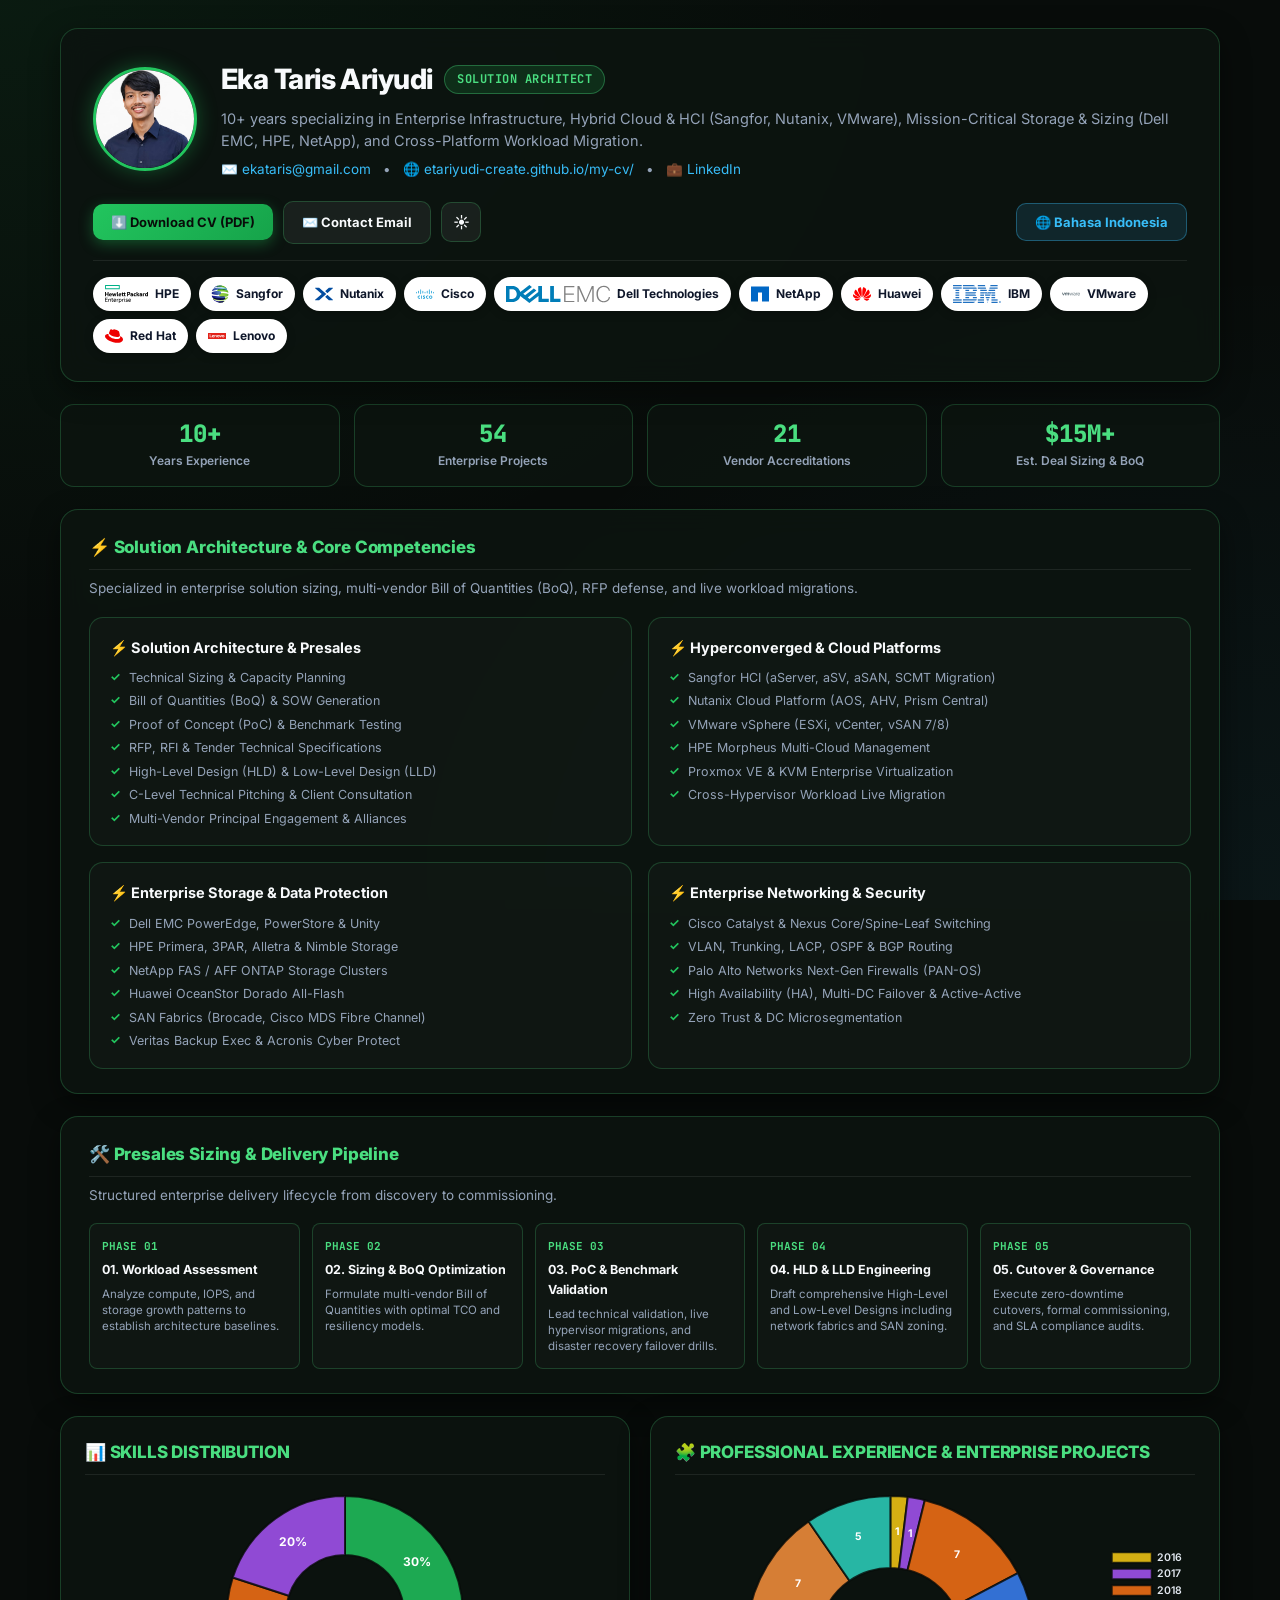
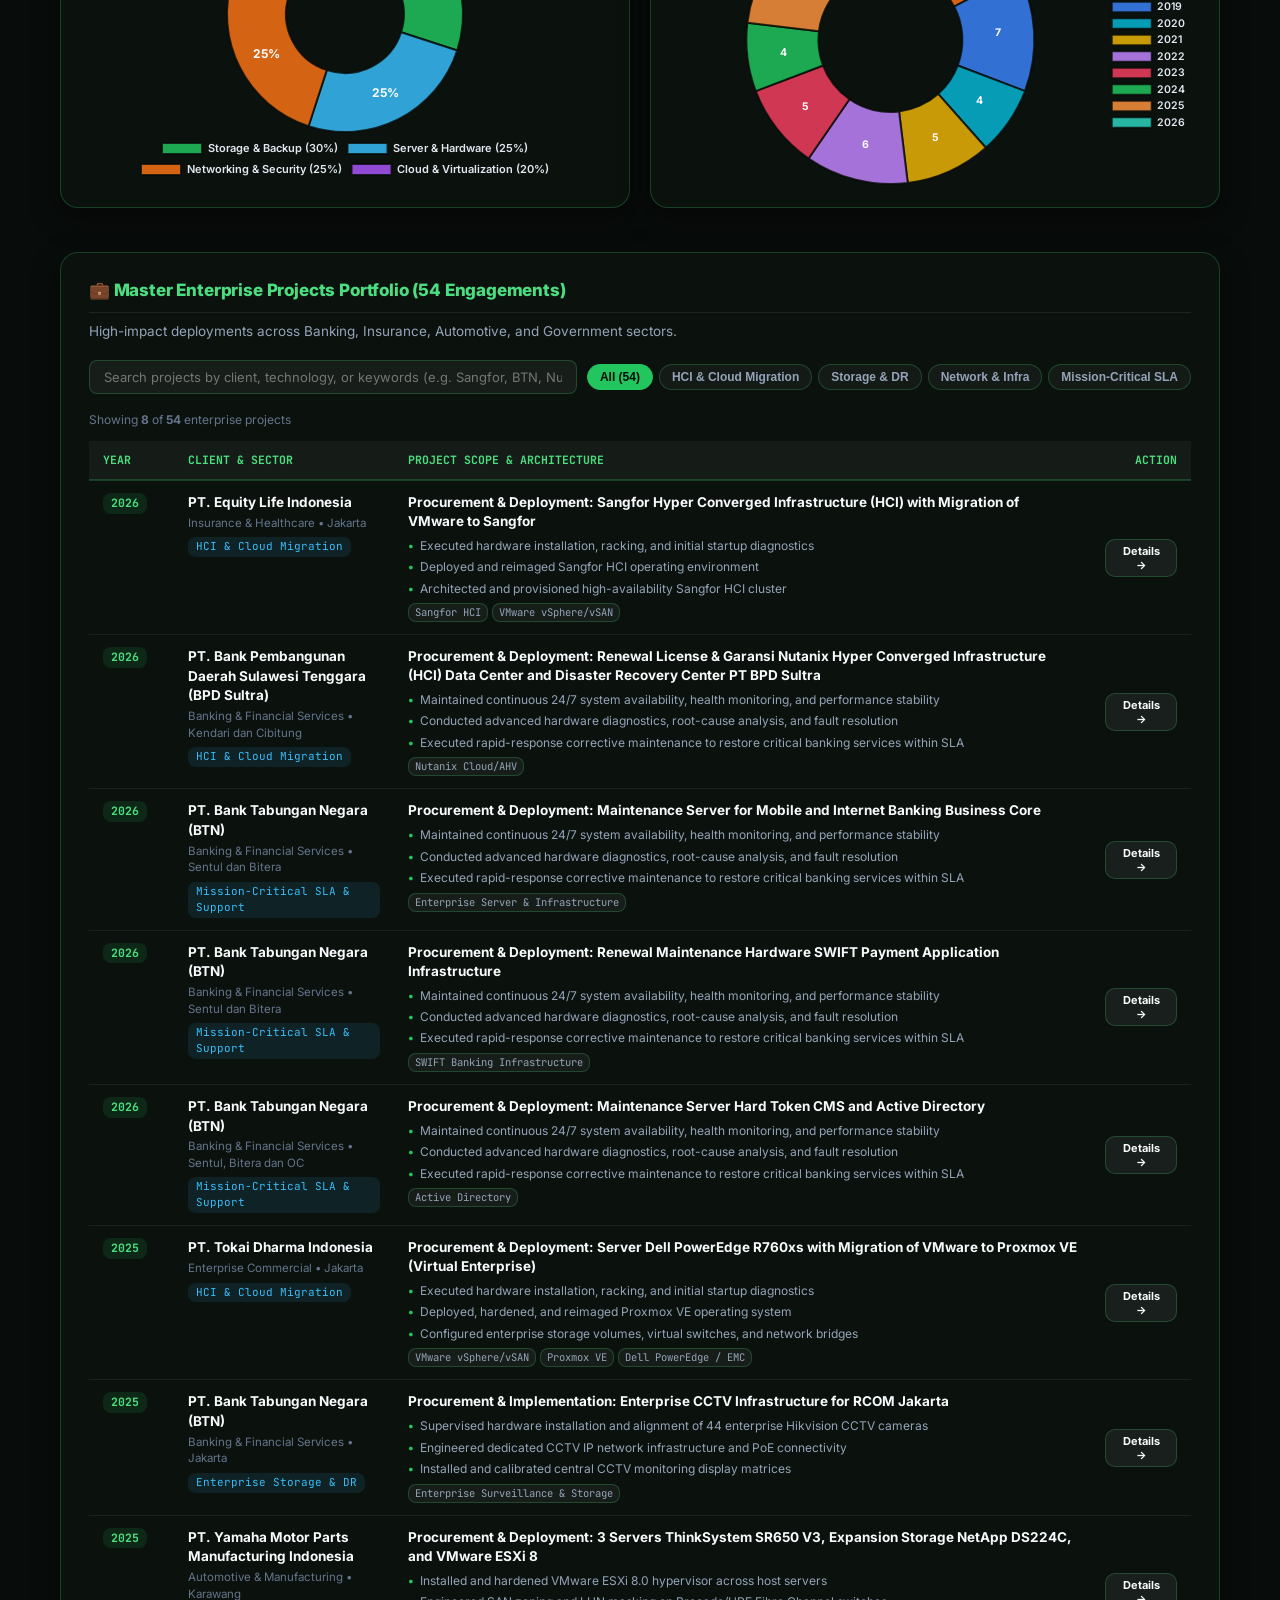
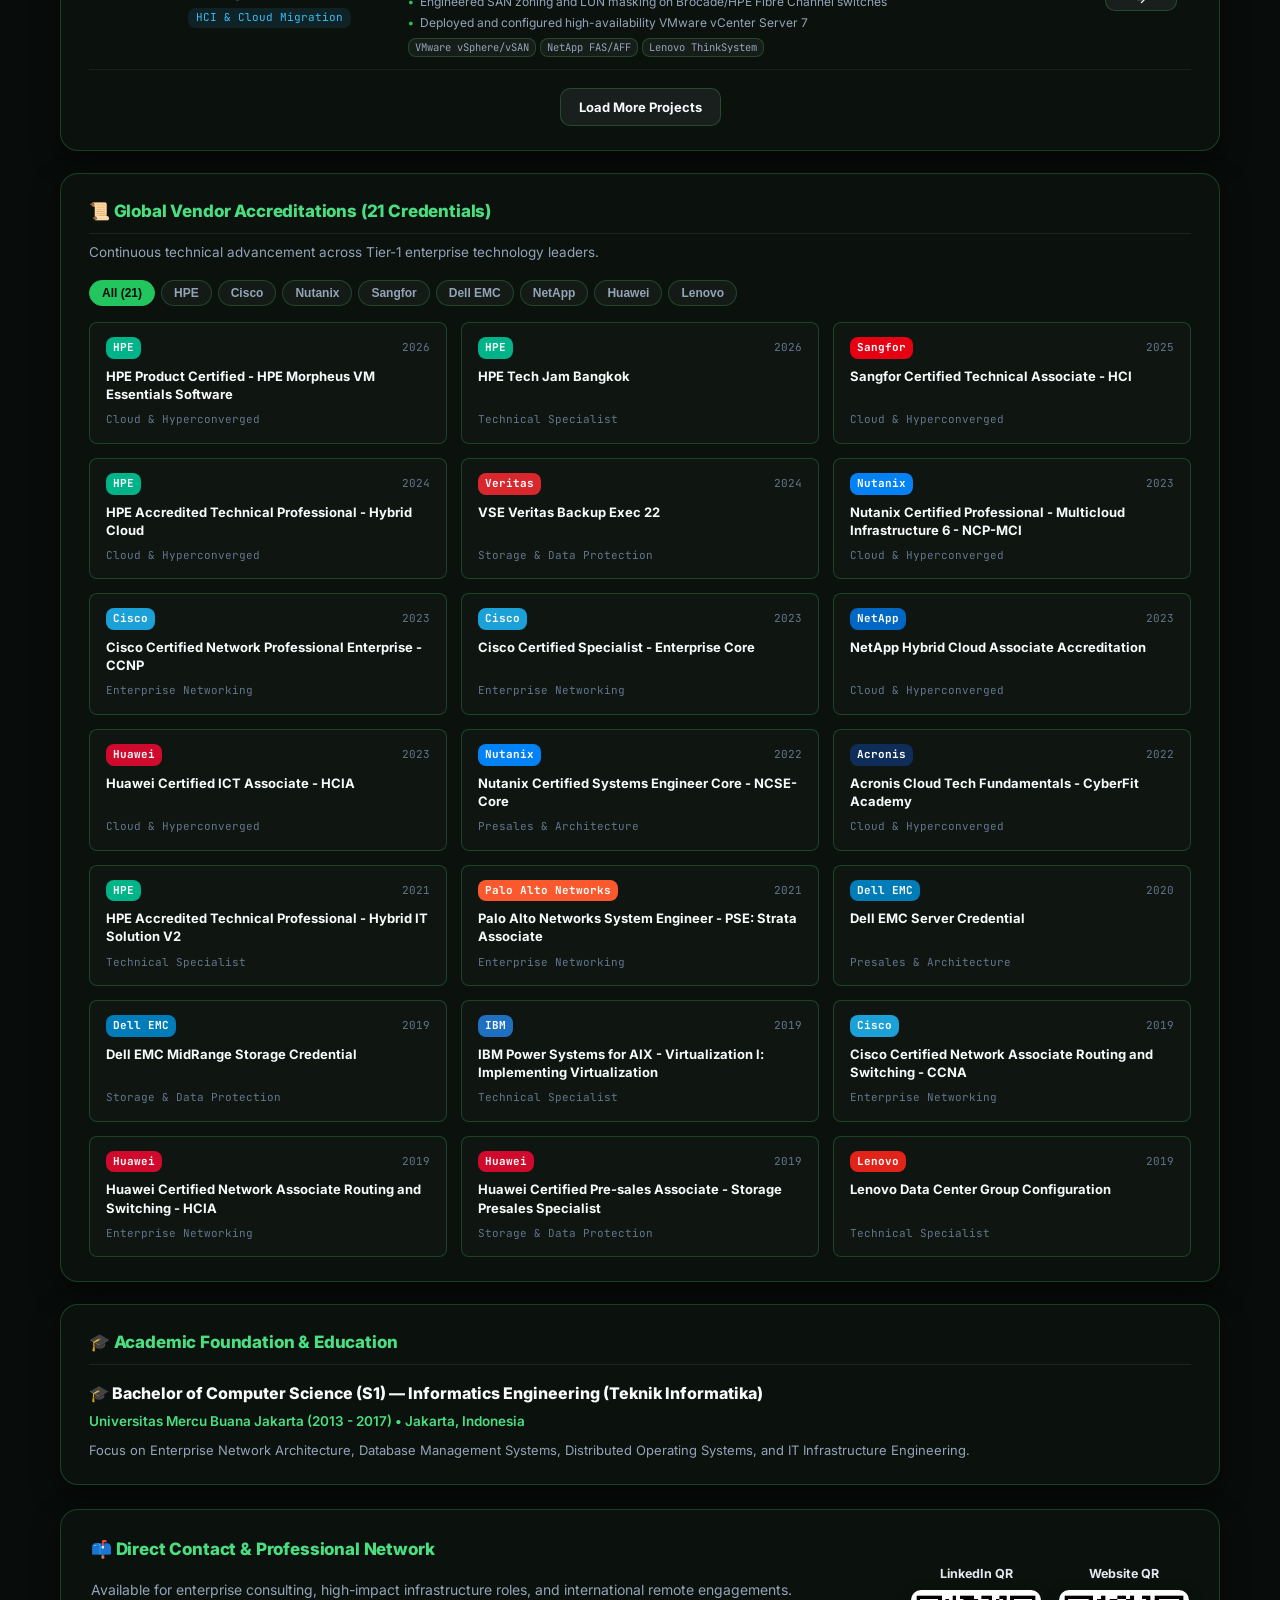
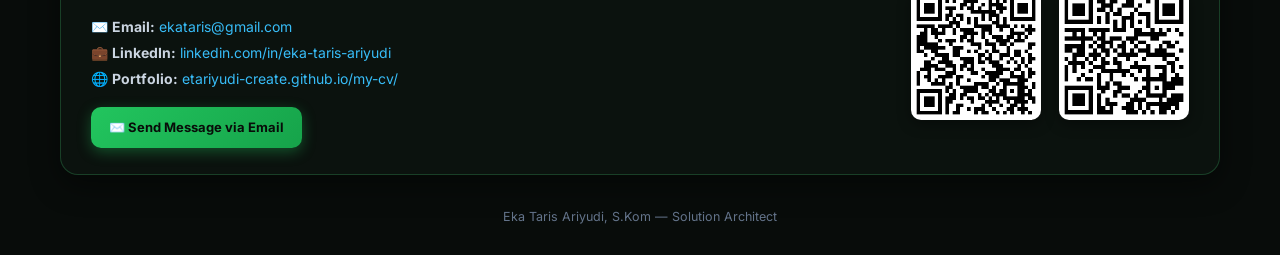
==== commit 2411d838: "feat: update title to Solution Architect, add Lenovo logo, visual analytics charts, and ATS PDF expo" ====
--- a/index.html
+++ b/index.html
@@ -1,3277 +1,359 @@
 <!DOCTYPE html>
-<html lang="en">
-  <head>
-    <meta charset="utf-8" />
-    <meta name="viewport" content="width=device-width,initial-scale=1,maximum-scale=1,user-scalable=no" />
-    <title id="docTitle">Eka Taris Ariyudi — Senior System Engineer | Enterprise IT Infrastructure</title>
-    <meta name="description" content="Senior System Engineer with 10 years of enterprise IT experience in servers, storage systems (Dell EMC, NetApp, HPE), and hybrid virtualization (VMware, Proxmox, Nutanix, Sangfor)." />
-    <link rel="manifest" href="manifest.json" />
-    <meta name="theme-color" content="#22c55e" />
-    <link rel="preconnect" href="https://fonts.googleapis.com" />
-    <link rel="preconnect" href="https://fonts.gstatic.com" crossorigin />
-    <link href="https://fonts.googleapis.com/css2?family=Inter:wght@400;500;600;700;800&display=swap" rel="stylesheet" />
-    <script src="https://cdn.jsdelivr.net/npm/chart.js"></script>
-    <script src="https://cdn.jsdelivr.net/npm/chartjs-plugin-datalabels@2.0.0"></script>
-
-    <style>
-      :root {
-        --primary: #22c55e;
-        --primary-glow: rgba(34, 197, 94, 0.4);
-        --bg-main: #080c09;
-        --card-bg: rgba(13, 20, 15, 0.85);
-        --card-border: rgba(74, 222, 128, 0.2);
-        --text-main: #f8fafc;
-        --text-muted: #94a3b8;
-        --text-dim: #64748b;
-      }
-
-      * {
-        box-sizing: border-box;
-      }
-
-      body {
-        margin: 28px auto;
-        padding: 0 20px;
-        max-width: 1200px;
-        background-color: var(--bg-main);
-        background-image:
-          radial-gradient(ellipse at top left, rgba(34, 197, 94, 0.12) 0%, transparent 50%),
-          radial-gradient(ellipse at bottom right, rgba(16, 185, 129, 0.08) 0%, transparent 50%);
-        background-attachment: fixed;
-        color: var(--text-main);
-        font-family: 'Inter', -apple-system, BlinkMacSystemFont, "Segoe UI", Roboto, sans-serif;
-        line-height: 1.6;
-        -webkit-font-smoothing: antialiased;
-      }
-
-      /* Card Styling */
-      .card {
-        background: var(--card-bg);
-        border: 1px solid var(--card-border);
-        border-radius: 18px;
-        padding: 22px 24px;
-        margin-bottom: 20px;
-        backdrop-filter: blur(14px);
-        -webkit-backdrop-filter: blur(14px);
-        box-shadow: 0 10px 30px rgba(0, 0, 0, 0.45);
-        transition: border-color 0.3s ease, box-shadow 0.3s ease;
-      }
-
-      .card:hover {
-        border-color: rgba(74, 222, 128, 0.35);
-        box-shadow: 0 14px 40px rgba(0, 0, 0, 0.55), 0 0 25px rgba(34, 197, 94, 0.08);
-      }
-
-      /* Header Card */
-      .header-card {
-        padding: 26px 28px;
-        margin-bottom: 22px;
-      }
-
-      .profile-header {
-        display: flex;
-        gap: 24px;
-        align-items: center;
-        flex-wrap: wrap;
-      }
-
-      .profile-photo {
-        width: 104px;
-        height: 104px;
-        border-radius: 50%;
-        object-fit: cover;
-        border: 3px solid #22c55e;
-        box-shadow: 0 0 20px rgba(34, 197, 94, 0.35);
-        flex-shrink: 0;
-      }
-
-      .profile-info {
-        flex: 1;
-        min-width: 280px;
-      }
-
-      .profile-title-row {
-        display: flex;
-        align-items: center;
-        gap: 12px;
-        flex-wrap: wrap;
-      }
-
-      .profile-title-row h1 {
-        margin: 0;
-        font-size: 27px;
-        font-weight: 800;
-        color: #ffffff;
-        letter-spacing: -0.5px;
-      }
-
-      .role-tag {
-        background: rgba(34, 197, 94, 0.15);
-        color: #4ade80;
-        border: 1px solid rgba(74, 222, 128, 0.35);
-        padding: 4px 12px;
-        border-radius: 999px;
-        font-size: 12.5px;
-        font-weight: 700;
-        letter-spacing: 0.5px;
-        text-transform: uppercase;
-      }
-
-      .header-contact-row {
-        margin-top: 8px;
-        display: flex;
-        flex-wrap: wrap;
-        align-items: center;
-        gap: 12px;
-        font-size: 13.5px;
-        color: #cbd5e1;
-      }
-
-      .header-contact-row a {
-        color: #38bdf8;
-        text-decoration: none;
-        transition: color 0.2s ease;
-      }
-
-      .header-contact-row a:hover {
-        color: #7dd3fc;
-        text-decoration: underline;
-      }
-
-      /* Action Bar */
-      .header-actions {
-        display: flex;
-        gap: 10px;
-        margin-top: 18px;
-        margin-bottom: 14px;
-        flex-wrap: wrap;
-        align-items: center;
-      }
-
-      .download-btn {
-        display: inline-flex;
-        align-items: center;
-        gap: 7px;
-        border: none;
-        border-radius: 10px;
-        padding: 10px 18px;
-        font-size: 13px;
-        font-weight: 700;
-        cursor: pointer;
-        transition: all 0.25s ease;
-      }
-
-      .btn-primary {
-        background: linear-gradient(135deg, #22c55e, #16a34a);
-        color: #080c09;
-        box-shadow: 0 4px 14px rgba(34, 197, 94, 0.35);
-      }
-
-      .btn-primary:hover {
-        background: linear-gradient(135deg, #4ade80, #22c55e);
-        transform: translateY(-2px);
-        box-shadow: 0 6px 20px rgba(34, 197, 94, 0.5);
-      }
-
-      .btn-secondary {
-        background: rgba(255, 255, 255, 0.06);
-        color: #e2e8f0;
-        border: 1px solid rgba(255, 255, 255, 0.15);
-      }
-
-      .btn-secondary:hover {
-        background: rgba(255, 255, 255, 0.12);
-        border-color: rgba(74, 222, 128, 0.4);
-        color: #ffffff;
-        transform: translateY(-2px);
-      }
-
-      .btn-lang {
-        background: rgba(56, 189, 248, 0.12);
-        color: #38bdf8;
-        border: 1px solid rgba(56, 189, 248, 0.35);
-        margin-left: auto;
-      }
-
-      .btn-lang:hover {
-        background: rgba(56, 189, 248, 0.22);
-        border-color: #38bdf8;
-        color: #ffffff;
-        transform: translateY(-2px);
-      }
-
-      /* Logo Chips */
-      .logo-row {
-        display: flex;
-        flex-wrap: wrap;
-        align-items: center;
-        gap: 8px;
-        margin-top: 14px;
-      }
-
-      .logo-row .logo-chip {
-        display: inline-flex;
-        align-items: center;
-        gap: 7px;
-        height: 34px;
-        padding: 0 12px;
-        background: #ffffff;
-        border-radius: 999px;
-        color: #0f172a;
-        font-size: 12.5px;
-        font-weight: 700;
-        box-shadow: 0 3px 10px rgba(0, 0, 0, 0.3);
-        transition: all 0.25s cubic-bezier(0.34, 1.56, 0.64, 1);
-      }
-
-      .logo-row .logo-chip:hover {
-        transform: translateY(-2px) scale(1.02);
-        box-shadow: 0 6px 16px rgba(34, 197, 94, 0.3);
-      }
-
-      .logo-row .logo-chip img {
-        height: 18px;
-        width: auto;
-        margin: 0;
-      }
-
-      .logo-row .logo-chip--wordmark img {
-        height: 20px;
-      }
-
-      /* Metrics Strip (Impact Highlights) */
-      .metrics-grid {
-        display: grid;
-        grid-template-columns: repeat(4, 1fr);
-        gap: 14px;
-        margin-bottom: 22px;
-      }
-
-      .metric-card {
-        background: rgba(13, 20, 15, 0.6);
-        border: 1px solid rgba(74, 222, 128, 0.22);
-        border-radius: 14px;
-        padding: 14px 16px;
-        text-align: center;
-        transition: all 0.25s ease;
-      }
-
-      .metric-card:hover {
-        border-color: rgba(74, 222, 128, 0.45);
-        transform: translateY(-2px);
-      }
-
-      .metric-val {
-        font-size: 22px;
-        font-weight: 800;
-        color: #4ade80;
-        line-height: 1.2;
-      }
-
-      .metric-label {
-        font-size: 11.5px;
-        color: #94a3b8;
-        font-weight: 600;
-        margin-top: 4px;
-        line-height: 1.3;
-      }
-
-      /* Section Titles */
-      .section-title {
-        font-size: 14.5px;
-        font-weight: 800;
-        color: #4ade80;
-        text-transform: uppercase;
-        letter-spacing: 1.1px;
-        display: flex;
-        align-items: center;
-        gap: 8px;
-        margin: 0 0 14px 0;
-        padding-bottom: 8px;
-        border-bottom: 1px solid rgba(74, 222, 128, 0.2);
-      }
-
-      /* Grid Container */
-      .container {
-        display: grid;
-        grid-template-columns: 36% 64%;
-        gap: 22px;
-      }
-
-      .left-col, .right-col {
-        min-width: 0;
-      }
-
-      /* Lists */
-      .list {
-        margin: 8px 0 0 0;
-        padding-left: 20px;
-        color: #cbd5e1;
-      }
-
-      .list li {
-        margin-bottom: 6px;
-      }
-
-      /* Dropdown Styles */
-      .dropdown {
-        margin-bottom: 10px;
-      }
-
-      .dropdown-header {
-        background: rgba(255, 255, 255, 0.03);
-        padding: 11px 15px;
-        border-radius: 10px;
-        cursor: pointer;
-        display: flex;
-        justify-content: space-between;
-        align-items: center;
-        transition: all 0.25s ease;
-        border: 1px solid rgba(74, 222, 128, 0.16);
-      }
-
-      .dropdown-header:hover {
-        background: rgba(34, 197, 94, 0.08);
-        border-color: rgba(74, 222, 128, 0.35);
-      }
-
-      .dropdown-header strong {
-        color: #e2e8f0;
-        font-size: 13.5px;
-      }
-
-      .dropdown-icon {
-        transition: transform 0.3s ease;
-        color: #4ade80;
-        font-size: 14px;
-      }
-
-      .dropdown.open .dropdown-icon {
-        transform: rotate(180deg);
-      }
-
-      .dropdown-content {
-        max-height: 0;
-        overflow: hidden;
-        transition: max-height 0.35s ease;
-        background: rgba(0, 0, 0, 0.2);
-        border-radius: 0 0 10px 10px;
-      }
-
-      .dropdown.open .dropdown-content {
-        max-height: 600px;
-      }
-
-      .dropdown-content ul {
-        padding: 10px 14px 10px 28px;
-        margin: 0;
-      }
-
-      .dropdown-content li {
-        padding: 3px 0;
-        color: #cbd5e1;
-        font-size: 13px;
-      }
-
-      /* Tech & Soft Skills Table */
-      .tech-table {
-        width: 100%;
-        border-collapse: collapse;
-        margin-top: 6px;
-      }
-
-      .tech-table td {
-        padding: 8px 10px;
-        border-bottom: 1px solid rgba(255, 255, 255, 0.06);
-        font-size: 13px;
-        vertical-align: top;
-      }
-
-      .tech-table tr:last-child td {
-        border-bottom: none;
-      }
-
-      .tech-table td:first-child {
-        font-weight: 700;
-        color: #4ade80;
-        width: 38%;
-      }
-
-      .tech-table td:last-child {
-        color: #cbd5e1;
-      }
-
-      /* Project Filter Bar */
-      .project-filter-bar {
-        display: flex;
-        flex-wrap: wrap;
-        gap: 6px;
-        margin-bottom: 12px;
-        align-items: center;
-      }
-
-      .filter-btn {
-        background: rgba(255, 255, 255, 0.04);
-        color: #94a3b8;
-        border: 1px solid rgba(74, 222, 128, 0.2);
-        padding: 4px 10px;
-        border-radius: 999px;
-        font-size: 11.5px;
-        font-weight: 600;
-        cursor: pointer;
-        transition: all 0.2s ease;
-      }
-
-      .filter-btn:hover {
-        background: rgba(34, 197, 94, 0.12);
-        color: #4ade80;
-        border-color: rgba(74, 222, 128, 0.4);
-      }
-
-      .filter-btn.active {
-        background: #22c55e;
-        color: #080c09;
-        font-weight: 700;
-        border-color: #22c55e;
-        box-shadow: 0 2px 8px rgba(34, 197, 94, 0.35);
-      }
-
-      /* Responsive Table & Project Table */
-      .table-responsive {
-        width: 100%;
-        overflow-x: auto;
-        -webkit-overflow-scrolling: touch;
-      }
-
-      .project-table {
-        width: 100%;
-        border-collapse: separate;
-        border-spacing: 0;
-        font-size: 13px;
-        background: rgba(13, 20, 15, 0.45);
-        border-radius: 12px;
-        overflow: hidden;
-        border: 1px solid rgba(74, 222, 128, 0.18);
-        margin-bottom: 8px;
-      }
-
-      .project-table th {
-        background: rgba(34, 197, 94, 0.12);
-        color: #4ade80;
-        font-size: 11.5px;
-        font-weight: 700;
-        text-transform: uppercase;
-        letter-spacing: 0.8px;
-        padding: 9px 10px;
-        text-align: left;
-        border-bottom: 1px solid rgba(74, 222, 128, 0.22);
-      }
-
-      .project-table th.th-no { width: 4%; text-align: center; }
-      .project-table th.th-year { width: 7%; text-align: center; }
-      .project-table th.th-project { width: 37%; }
-      .project-table th.th-role { width: 14%; }
-      .project-table th.th-tasks { width: 38%; }
-
-      .project-table td {
-        padding: 10px 10px;
-        vertical-align: top;
-        border-bottom: 1px solid rgba(255, 255, 255, 0.05);
-        color: #cbd5e1;
-        line-height: 1.4;
-      }
-
-      .project-table tr:last-child td {
-        border-bottom: none;
-      }
-
-      .project-table tr:hover td {
-        background: rgba(34, 197, 94, 0.04);
-      }
-
-      .col-no {
-        text-align: center;
-        font-weight: 700;
-        color: #94a3b8;
-      }
-
-      .col-year {
-        text-align: center;
-        white-space: nowrap;
-      }
-
-      .year-pill {
-        display: inline-block;
-        background: rgba(34, 197, 94, 0.12);
-        color: #4ade80;
-        border: 1px solid rgba(74, 222, 128, 0.3);
-        padding: 2px 7px;
-        border-radius: 6px;
-        font-weight: 700;
-        font-size: 11.5px;
-        white-space: nowrap;
-      }
-
-      .col-project .project-title {
-        color: #f1f5f9;
-        font-weight: 700;
-        font-size: 13px;
-        line-height: 1.35;
-        margin-bottom: 4px;
-      }
-
-      .col-project .project-meta-info {
-        display: flex;
-        flex-wrap: wrap;
-        align-items: center;
-        gap: 6px;
-        font-size: 11.5px;
-        color: #94a3b8;
-      }
-
-      .meta-sep {
-        color: rgba(74, 222, 128, 0.4);
-      }
-
-      .col-role {
-        white-space: nowrap;
-      }
-
-      .role-badge {
-        display: inline-block;
-        padding: 2px 8px;
-        border-radius: 6px;
-        font-size: 10.5px;
-        font-weight: 700;
-        text-transform: uppercase;
-        letter-spacing: 0.5px;
-      }
-
-      .role-se {
-        background: rgba(34, 197, 94, 0.15);
-        color: #4ade80;
-        border: 1px solid rgba(34, 197, 94, 0.3);
-      }
-
-      .role-ts {
-        background: rgba(56, 189, 248, 0.15);
-        color: #38bdf8;
-        border: 1px solid rgba(56, 189, 248, 0.3);
-      }
-
-      .role-de {
-        background: rgba(251, 146, 60, 0.15);
-        color: #fb923c;
-        border: 1px solid rgba(251, 146, 60, 0.3);
-      }
-
-      .col-tasks .task-list {
-        margin: 0;
-        padding-left: 16px;
-        color: #cbd5e1;
-      }
-
-      .col-tasks .task-list li {
-        margin-bottom: 3px;
-        line-height: 1.3;
-        font-size: 12px;
-      }
-
-      .col-tasks .task-list li:last-child {
-        margin-bottom: 0;
-      }
-
-      /* QR Codes & Contact Card */
-      .qr img {
-        height: 130px;
-        width: 130px;
-        border-radius: 10px;
-        background: #ffffff;
-        padding: 5px;
-        object-fit: contain;
-        box-shadow: 0 4px 14px rgba(0, 0, 0, 0.4);
-      }
-
-      .contact-card {
-        margin-top: 24px;
-        padding: 22px 26px;
-      }
-
-      .contact-grid {
-        display: grid;
-        grid-template-columns: 1fr auto;
-        gap: 24px;
-        align-items: center;
-      }
-
-      /* Footer */
-      footer {
-        margin-top: 32px;
-        margin-bottom: 12px;
-        color: #64748b;
-        font-size: 12.5px;
-        text-align: center;
-      }
-
-      /* Responsive Layout */
-      @media (max-width: 960px) {
-        .container {
-          grid-template-columns: 1fr;
-        }
-        .metrics-grid {
-          grid-template-columns: repeat(2, 1fr);
-        }
-        .contact-grid {
-          grid-template-columns: 1fr;
-          justify-items: center;
-          text-align: center;
-        }
-      }
-
-      @media (max-width: 640px) {
-        body {
-          margin: 14px auto;
-          padding: 0 12px;
-        }
-        .profile-photo {
-          width: 80px;
-          height: 80px;
-        }
-        .profile-title-row h1 {
-          font-size: 21px;
-        }
-        .metrics-grid {
-          grid-template-columns: 1fr;
-        }
-        .logo-row .logo-chip {
-          height: 30px;
-          padding: 0 8px;
-          font-size: 11.5px;
-        }
-        .logo-row .logo-chip img {
-          height: 16px;
-        }
-      }
-
-      /* ATS-Compliant Print Optimizations */
-      @media print {
-        @page {
-          size: A4;
-          margin: 10mm 8mm;
-        }
-        body {
-          background: #ffffff !important;
-          color: #0f172a !important;
-          margin: 0 !important;
-          padding: 0 !important;
-          font-size: 8.5pt !important;
-          line-height: 1.3 !important;
-          font-family: Arial, Helvetica, sans-serif !important;
-        }
-        .header-actions, .download-btn, .btn-lang, .project-filter-bar, footer {
-          display: none !important;
-        }
-        .header-card {
-          border: none !important;
-          box-shadow: none !important;
-          padding: 0 0 10px 0 !important;
-          margin-bottom: 12px !important;
-          border-bottom: 2px solid #22c55e !important;
-        }
-        .profile-photo {
-          width: 70px !important;
-          height: auto !important;
-          border: 1px solid #94a3b8 !important;
-          box-shadow: none !important;
-        }
-        .profile-title-row h1 {
-          color: #0f172a !important;
-          font-size: 16pt !important;
-        }
-        .role-tag {
-          background: #f1f5f9 !important;
-          color: #0f172a !important;
-          border: 1px solid #94a3b8 !important;
-          font-size: 8pt !important;
-        }
-        .header-contact-row {
-          color: #334155 !important;
-          font-size: 8pt !important;
-        }
-        .header-contact-row a {
-          color: #0f172a !important;
-          text-decoration: none !important;
-        }
-        .logo-row {
-          margin-top: 6px !important;
-          gap: 6px !important;
-        }
-        .logo-chip {
-          height: 20px !important;
-          padding: 0 6px !important;
-          font-size: 7.5pt !important;
-          border: 1px solid #cbd5e1 !important;
-          box-shadow: none !important;
-        }
-        .logo-chip img {
-          height: 11px !important;
-        }
-        .metrics-grid {
-          display: grid !important;
-          grid-template-columns: repeat(4, 1fr) !important;
-          gap: 8px !important;
-          margin-bottom: 10px !important;
-        }
-        .metric-card {
-          background: #f8fafc !important;
-          border: 1px solid #cbd5e1 !important;
-          padding: 6px 8px !important;
-        }
-        .metric-val {
-          color: #166534 !important;
-          font-size: 11pt !important;
-        }
-        .metric-label {
-          color: #334155 !important;
-          font-size: 7pt !important;
-        }
-        .container {
-          display: block !important;
-          width: 100% !important;
-          padding: 0 !important;
-          margin-top: 8px !important;
-        }
-        .card {
-          background: none !important;
-          box-shadow: none !important;
-          border: 1px solid #cbd5e1 !important;
-          padding: 8px 10px !important;
-          margin-bottom: 10px !important;
-          page-break-inside: avoid;
-        }
-        .section-title {
-          color: #166534 !important;
-          font-size: 9.5pt !important;
-          font-weight: 800 !important;
-          border-bottom: 1px solid #bbf7d0 !important;
-          padding-bottom: 3px !important;
-          margin: 0 0 6px 0 !important;
-        }
-        .tech-table td {
-          padding: 3px 6px !important;
-          font-size: 7.8pt !important;
-          border-bottom: 1px solid #e2e8f0 !important;
-        }
-        .tech-table td:first-child {
-          color: #15803d !important;
-        }
-        .tech-table td:last-child {
-          color: #334155 !important;
-        }
-        .dropdown {
-          margin-bottom: 4px !important;
-        }
-        .dropdown-header {
-          padding: 3px 6px !important;
-          background: #f8fafc !important;
-          border: 1px solid #e2e8f0 !important;
-          font-size: 8pt !important;
-        }
-        .dropdown-header strong {
-          color: #0f172a !important;
-        }
-        .dropdown-icon {
-          display: none !important;
-        }
-        .dropdown-content {
-          max-height: none !important;
-          display: block !important;
-          background: transparent !important;
-        }
-        .dropdown-content ul {
-          padding: 3px 10px !important;
-        }
-        .dropdown-content li {
-          font-size: 7.5pt !important;
-          color: #334155 !important;
-          padding: 1px 0 !important;
-        }
-        /* Project Table in Print */
-        .project-table {
-          width: 100% !important;
-          border-collapse: collapse !important;
-          border: 1px solid #cbd5e1 !important;
-          background: #ffffff !important;
-          font-size: 7.5pt !important;
-          page-break-inside: auto !important;
-          margin-bottom: 0 !important;
-        }
-        .project-table thead {
-          display: table-header-group !important;
-        }
-        .project-table th {
-          background: #f1f5f9 !important;
-          color: #0f172a !important;
-          border: 1px solid #94a3b8 !important;
-          padding: 3px 5px !important;
-          font-size: 7.5pt !important;
-          font-weight: 700 !important;
-          letter-spacing: 0 !important;
-          text-align: left !important;
-        }
-        .project-table th.th-no { text-align: center !important; width: 4% !important; }
-        .project-table th.th-year { text-align: center !important; width: 7% !important; }
-        .project-table th.th-project { width: 36% !important; }
-        .project-table th.th-role { width: 14% !important; }
-        .project-table th.th-tasks { width: 39% !important; }
-        .project-table td {
-          border: 1px solid #cbd5e1 !important;
-          padding: 3px 5px !important;
-          font-size: 7.2pt !important;
-          line-height: 1.25 !important;
-          color: #1e293b !important;
-          vertical-align: top !important;
-        }
-        .project-table tr {
-          page-break-inside: avoid !important;
-        }
-        .project-table tr:nth-child(even) td {
-          background: #f8fafc !important;
-        }
-        .col-no {
-          text-align: center !important;
-          font-weight: 700 !important;
-          color: #475569 !important;
-        }
-        .col-year {
-          text-align: center !important;
-          white-space: nowrap !important;
-        }
-        .year-pill {
-          background: #f1f5f9 !important;
-          color: #0f172a !important;
-          border: 1px solid #94a3b8 !important;
-          padding: 1px 4px !important;
-          font-weight: 700 !important;
-          font-size: 7pt !important;
-        }
-        .col-project .project-title {
-          color: #0f172a !important;
-          font-weight: 700 !important;
-          font-size: 7.5pt !important;
-          margin-bottom: 2px !important;
-        }
-        .col-project .project-meta-info {
-          color: #475569 !important;
-          font-size: 6.8pt !important;
-          gap: 4px !important;
-        }
-        .meta-sep {
-          color: #94a3b8 !important;
-        }
-        .role-badge {
-          display: inline-block !important;
-          font-size: 6.5pt !important;
-          padding: 1px 4px !important;
-          border-radius: 3px !important;
-          border: 1px solid #94a3b8 !important;
-          color: #0f172a !important;
-          background: #f1f5f9 !important;
-        }
-        .col-tasks .task-list {
-          margin: 0 !important;
-          padding-left: 10px !important;
-          color: #1e293b !important;
-        }
-        .col-tasks .task-list li {
-          font-size: 6.8pt !important;
-          line-height: 1.2 !important;
-          margin-bottom: 1px !important;
-        }
-        .contact-card, .qr {
-          page-break-inside: avoid;
-        }
-      }
-    </style>
-  </head>
-  <body>
-    <!-- Header Card -->
-    <div class="card header-card">
-      <div class="profile-header">
-        <img src="assets/profile.png" alt="Photo Eka Taris Ariyudi" class="profile-photo" />
-
-        <div class="profile-info">
-          <div class="profile-title-row">
-            <h1>Eka Taris Ariyudi</h1>
-            <span class="role-tag" id="uiRoleTag">Senior System Engineer</span>
+<html lang="en" data-theme="dark">
+<head>
+  <meta charset="UTF-8" />
+  <meta name="viewport" content="width=device-width, initial-scale=1.0" />
+  <title id="docTitle">Eka Taris Ariyudi — Solution Architect | Enterprise IT Infrastructure</title>
+  
+  <!-- SEO & Meta -->
+  <meta name="description" content="Solution Architect with 10+ years enterprise IT infrastructure experience in servers, storage systems (Dell EMC, NetApp, HPE), and hybrid virtualization / HCI (Sangfor, Nutanix, VMware)." />
+  <meta name="keywords" content="Solution Architect, Presales, System Engineer, Sangfor HCI, Nutanix, VMware, Dell EMC, HPE, Cisco CCNP, Lenovo, Indonesia" />
+  <meta name="author" content="Eka Taris Ariyudi" />
+  
+  <!-- Open Graph -->
+  <meta property="og:title" content="Eka Taris Ariyudi — Solution Architect" />
+  <meta property="og:description" content="10+ years specializing in Enterprise Infrastructure, Hybrid Cloud & HCI, Storage & Sizing, and Mission-Critical Migrations." />
+  <meta property="og:image" content="assets/profile.png" />
+  
+  <link rel="icon" type="image/png" href="assets/profile.png" />
+  <!-- PWA Manifest & Icons -->
+  <link rel="manifest" href="manifest.json" />
+  <meta name="theme-color" content="#22c55e" />
+  <link rel="apple-touch-icon" href="icons/icon-192.png" />
+  <link rel="stylesheet" href="css/style.css" />
+  
+  <!-- Chart.js & Datalabels Plugin for Visual Analytics -->
+  <script src="js/chart.min.js"></script>
+  <script src="js/chartjs-plugin-datalabels.min.js"></script>
+
+  <!-- Local html2pdf Bundle for Offline & Zero-CORS ATS Export -->
+  <script src="js/html2pdf.bundle.min.js"></script>
+</head>
+<body>
+
+  <!-- 1. Header Card (Exact Contact & Profile from my-cv) -->
+  <header class="card header-card" id="overview">
+    <div class="profile-header">
+      <img src="assets/profile.png" alt="Eka Taris Ariyudi" class="profile-photo" />
+
+      <div class="profile-info">
+        <div class="profile-title-row">
+          <h1>Eka Taris Ariyudi</h1>
+          <span class="role-tag" id="uiRoleTag">Solution Architect</span>
+        </div>
+
+        <p class="header-headline" id="uiHeaderHeadline">
+          10+ years specializing in Enterprise Infrastructure, Hybrid Cloud & HCI (Sangfor, Nutanix, VMware), Mission-Critical Storage & Sizing (Dell EMC, HPE, NetApp), and Cross-Platform Workload Migration.
+        </p>
+
+        <div class="header-contact-row">
+          <a href="mailto:ekataris@gmail.com">✉️ ekataris@gmail.com</a>
+          <span>•</span>
+          <a href="https://etariyudi-create.github.io/my-cv/" target="_blank">🌐 etariyudi-create.github.io/my-cv/</a>
+          <span>•</span>
+          <a href="https://www.linkedin.com/in/eka-taris-ariyudi-632847218/" target="_blank">💼 LinkedIn</a>
+        </div>
+      </div>
+    </div>
+
+    <!-- Action Bar -->
+    <div class="header-actions">
+      <button class="btn btn-primary" id="btnDownloadPdf" title="Download ATS PDF Resume">
+        <span data-i18n="btn_download_pdf">⬇️ Download CV (PDF)</span>
+      </button>
+
+      <a href="mailto:ekataris@gmail.com" class="btn btn-secondary">
+        ✉️ Contact Email
+      </a>
+
+      <button class="btn btn-icon" id="btnThemeToggle" title="Toggle Theme">
+        ☀️
+      </button>
+
+      <button class="btn btn-lang" id="btnLangToggle" title="Switch Language">
+        🌐 Bahasa Indonesia
+      </button>
+    </div>
+
+        <!-- Principal Vendor Ecosystem Strip -->
+    <div class="logo-row" id="vendorLogosRow">
+      <span class="logo-chip" title="Cisco: CCNP Enterprise"><img src="assets/logos/cisco.svg" alt="Cisco" /><span>Cisco</span></span>
+      <span class="logo-chip" title="Red Hat: Enterprise Linux"><img src="assets/logos/redhat.svg" alt="Red Hat" /><span>Red Hat</span></span>
+      <span class="logo-chip" title="Dell Technologies: Server & Storage"><img src="assets/logos/dellemc.svg" alt="Dell EMC" /><span>Dell Technologies</span></span>
+      <span class="logo-chip" title="HPE: Hybrid Cloud"><img src="assets/logos/hpe.svg" alt="HPE" /><span>HPE</span></span>
+      <span class="logo-chip" title="NetApp: Storage & Hybrid Cloud"><img src="assets/logos/netapp.svg" alt="NetApp" /><span>NetApp</span></span>
+      <span class="logo-chip" title="Nutanix: NCP-MCI & NCSE"><img src="assets/logos/nutanix.svg" alt="Nutanix" /><span>Nutanix</span></span>
+      <span class="logo-chip" title="IBM: Power Systems AIX"><img src="assets/logos/ibm.svg" alt="IBM" /><span>IBM</span></span>
+      <span class="logo-chip" title="Huawei: HCIA Storage"><img src="assets/logos/huawei.svg" alt="Huawei" /><span>Huawei</span></span>
+      <span class="logo-chip" title="VMware: vSphere & vSAN"><img src="assets/logos/vmware.svg" alt="VMware" /><span>VMware</span></span>
+      <span class="logo-chip" title="Sangfor: HCI Associate"><img src="assets/logos/sangfor.svg" alt="Sangfor" /><span>Sangfor</span></span>
+      <span class="logo-chip" title="Lenovo: Data Center Group Configuration"><img src="assets/logos/lenovo.svg" alt="Lenovo" /><span>Lenovo</span></span>
+    </div>
+  </header>
+
+  <!-- 2. Executive Impact Metrics Strip -->
+  <section class="metrics-grid">
+    <div class="metric-card">
+      <div class="metric-val">10+</div>
+      <div class="metric-lbl" data-i18n="metric_exp">Years Experience</div>
+    </div>
+
+    <div class="metric-card">
+      <div class="metric-val">54</div>
+      <div class="metric-lbl" data-i18n="metric_projects">Enterprise Projects</div>
+    </div>
+
+    <div class="metric-card">
+      <div class="metric-val">21</div>
+      <div class="metric-lbl" data-i18n="metric_certs">Vendor Accreditations</div>
+    </div>
+
+    <div class="metric-card">
+      <div class="metric-val">$15M+</div>
+      <div class="metric-lbl" data-i18n="metric_deals">Est. Deal Sizing & BoQ</div>
+    </div>
+  </section>
+
+  <!-- 3. Presales Strengths & Core Competencies -->
+  <section class="card" id="competencies">
+    <div class="section-title" data-i18n="title_competencies">
+      ⚡ Solution Architecture & Core Competencies
+    </div>
+    <p class="section-desc" data-i18n="desc_competencies">
+      Specialized in enterprise solution sizing, multi-vendor Bill of Quantities (BoQ), RFP defense, and live workload migrations.
+    </p>
+
+    <div class="competencies-grid" id="competenciesGrid">
+      <!-- Populated via app.js -->
+    </div>
+  </section>
+
+  <!-- 4. Presales Lifecycle & Sizing Pipeline -->
+  <section class="card" id="methodology">
+    <div class="section-title" data-i18n="title_workflow">
+      🛠️ Architecture Sizing & Delivery Pipeline
+    </div>
+    <p class="section-desc" data-i18n="desc_workflow">
+      Structured enterprise delivery lifecycle from discovery to commissioning.
+    </p>
+
+    <div class="workflow-row">
+      <div class="workflow-card">
+        <div class="workflow-step-num">PHASE 01</div>
+        <div class="workflow-step-title" data-i18n="step1_title">01. Workload Assessment</div>
+        <div class="workflow-step-desc" data-i18n="step1_desc">Analyze compute, IOPS, and storage growth patterns to establish architecture baselines.</div>
+      </div>
+
+      <div class="workflow-card">
+        <div class="workflow-step-num">PHASE 02</div>
+        <div class="workflow-step-title" data-i18n="step2_title">02. Sizing & BoQ Optimization</div>
+        <div class="workflow-step-desc" data-i18n="step2_desc">Formulate multi-vendor Bill of Quantities with optimal TCO and resiliency models.</div>
+      </div>
+
+      <div class="workflow-card">
+        <div class="workflow-step-num">PHASE 03</div>
+        <div class="workflow-step-title" data-i18n="step3_title">03. PoC & Benchmark Validation</div>
+        <div class="workflow-step-desc" data-i18n="step3_desc">Lead technical validation, live hypervisor migrations, and disaster recovery failover drills.</div>
+      </div>
+
+      <div class="workflow-card">
+        <div class="workflow-step-num">PHASE 04</div>
+        <div class="workflow-step-title" data-i18n="step4_title">04. HLD & LLD Engineering</div>
+        <div class="workflow-step-desc" data-i18n="step4_desc">Draft comprehensive High-Level and Low-Level Designs including network fabrics and SAN zoning.</div>
+      </div>
+
+      <div class="workflow-card">
+        <div class="workflow-step-num">PHASE 05</div>
+        <div class="workflow-step-title" data-i18n="step5_title">05. Cutover & Governance</div>
+        <div class="workflow-step-desc" data-i18n="step5_desc">Execute zero-downtime cutovers, formal commissioning, and SLA compliance audits.</div>
+      </div>
+    </div>
+  </section>
+
+  <!-- 5. Visual Analytics: Skills & Experience Distribution -->
+  <section class="charts-grid" id="analytics">
+    <div class="card chart-card">
+      <div class="section-title" data-i18n="title_skills_dist">
+        📊 SKILLS DISTRIBUTION
+      </div>
+      <div class="chart-wrapper">
+        <canvas id="skillChart"></canvas>
+      </div>
+    </div>
+
+    <div class="card chart-card">
+      <div class="section-title" data-i18n="title_exp_chart">
+        🧩 PROFESSIONAL EXPERIENCE & ENTERPRISE PROJECTS
+      </div>
+      <div class="chart-wrapper">
+        <canvas id="experienceChart"></canvas>
+      </div>
+    </div>
+  </section>
+
+  <!-- 6. Master Enterprise Projects Table (54 Engagements) -->
+  <section class="card" id="projects">
+    <div class="section-title" data-i18n="title_projects">
+      💼 Master Enterprise Projects Portfolio (54 Engagements)
+    </div>
+    <p class="section-desc" data-i18n="desc_projects">
+      High-impact deployments across Banking, Insurance, Automotive, and Government sectors.
+    </p>
+
+    <!-- Filter & Search Bar -->
+    <div class="project-filter-bar">
+      <div class="search-box">
+        <input type="text" id="projectSearch" placeholder="Search projects by client, technology, or keywords..." />
+      </div>
+
+      <div class="category-chips">
+        <button class="chip-btn active" data-category="all" data-i18n="tab_all">All (54)</button>
+        <button class="chip-btn" data-category="hci" data-i18n="tab_hci">HCI & Cloud Migration</button>
+        <button class="chip-btn" data-category="storage" data-i18n="tab_storage">Storage & DR</button>
+        <button class="chip-btn" data-category="network" data-i18n="tab_network">Network & Infra</button>
+        <button class="chip-btn" data-category="support" data-i18n="tab_support">Mission-Critical SLA</button>
+      </div>
+    </div>
+
+    <div style="font-size: 12px; color: var(--text-dim); margin-bottom: 12px;" id="projectCountBadge">
+      Showing <strong>8</strong> of <strong>54</strong> enterprise projects
+    </div>
+
+    <!-- Table Responsive View -->
+    <div class="table-responsive">
+      <table class="projects-table">
+        <thead>
+          <tr>
+            <th>Year</th>
+            <th>Client & Sector</th>
+            <th>Project Scope & Architecture</th>
+            <th style="text-align: right;">Action</th>
+          </tr>
+        </thead>
+        <tbody id="projectsTableBody">
+          <!-- Rendered via app.js -->
+        </tbody>
+      </table>
+    </div>
+
+    <div class="pagination-row">
+      <button class="btn btn-secondary" id="btnLoadMore">
+        <span data-i18n="btn_show_more">Load More Projects</span>
+      </button>
+    </div>
+  </section>
+
+  <!-- 6. Global Vendor Accreditations (21 Credentials) -->
+  <section class="card" id="certifications">
+    <div class="section-title" data-i18n="title_certs">
+      📜 Global Vendor Accreditations (21 Credentials)
+    </div>
+    <p class="section-desc" data-i18n="desc_certs">
+      Continuous technical advancement across Tier-1 enterprise technology leaders.
+    </p>
+
+    <div class="category-chips certs-filter-chips" style="margin-bottom: 16px;">
+      <button class="chip-btn active" data-vendor="all">All (21)</button>
+      <button class="chip-btn" data-vendor="hpe">HPE</button>
+      <button class="chip-btn" data-vendor="cisco">Cisco</button>
+      <button class="chip-btn" data-vendor="nutanix">Nutanix</button>
+      <button class="chip-btn" data-vendor="sangfor">Sangfor</button>
+      <button class="chip-btn" data-vendor="dell">Dell EMC</button>
+      <button class="chip-btn" data-vendor="netapp">NetApp</button>
+      <button class="chip-btn" data-vendor="huawei">Huawei</button>
+      <button class="chip-btn" data-vendor="lenovo">Lenovo</button>
+    </div>
+
+    <div class="certs-grid" id="certsGrid">
+      <!-- Populated via app.js -->
+    </div>
+  </section>
+
+  <!-- 7. Academic Foundation & Education -->
+  <section class="card" id="education">
+    <div class="section-title" data-i18n="title_edu">
+      🎓 Academic Foundation & Education
+    </div>
+    <div id="eduContainer">
+      <!-- Populated via app.js -->
+    </div>
+  </section>
+
+  <!-- 8. Direct Contact & QR Code Closing Card (Exact Match to my-cv) -->
+  <section class="card contact-card" id="contact">
+    <div class="contact-grid">
+      <div>
+        <div class="section-title" style="border: none; margin-bottom: 8px;" data-i18n="title_contact">
+          📫 Direct Contact & Professional Network
+        </div>
+        <p style="color: var(--text-muted); font-size: 14px; margin: 0 0 12px 0;" data-i18n="desc_contact">
+          Available for enterprise consulting, high-impact infrastructure roles, and international remote engagements.
+        </p>
+
+        <ul class="contact-info-list" id="uiContactList">
+          <!-- Populated via app.js -->
+        </ul>
+
+        <a href="mailto:ekataris@gmail.com" class="btn btn-primary" id="uiBtnContactEmail">
+          ✉️ Send Message via Email
+        </a>
+      </div>
+
+      <!-- Barcode / QR Codes from my-cv -->
+      <div class="qr-group">
+        <div class="qr-box">
+          <div class="qr-title" data-i18n="qr_linkedin">LinkedIn QR</div>
+          <div class="qr-frame">
+            <img
+              src="assets/qr-linkedin.png"
+              alt="QR LinkedIn"
+              loading="lazy"
+            />
           </div>
-          <div class="header-contact-row">
-            <span id="uiLocation">📍 Greater Jakarta, Indonesia (Open to Remote / Relocation)</span>
-            <span>•</span>
-            <a href="mailto:ekataris@gmail.com">✉️ ekataris@gmail.com</a>
-            <span>•</span>
-            <a href="https://etariyudi-create.github.io/my-cv/" target="_blank">🌐 etariyudi-create.github.io/my-cv/</a>
+        </div>
+
+        <div class="qr-box">
+          <div class="qr-title" data-i18n="qr_website">Website QR</div>
+          <div class="qr-frame">
+            <img
+              src="assets/qr-portfolio.png"
+              alt="QR Website"
+              loading="lazy"
+            />
           </div>
         </div>
       </div>
-
-      <div class="header-actions">
-        <button class="download-btn btn-primary" id="btnDownloadPdf" onclick="window.print()">⬇️ Download CV (PDF)</button>
-        <button class="download-btn btn-secondary" id="btnDownloadWord" onclick="downloadWordDoc()">⬇️ Download CV (Word)</button>
-        <button class="download-btn btn-lang" id="btnLangToggle" onclick="toggleLanguage()">🌐 Bahasa Indonesia</button>
-      </div>
-
-      <div class="logo-row">
-        <span class="logo-chip"><img alt="Cisco" src="assets/logos/cisco.svg" />Cisco</span>
-        <span class="logo-chip"><img alt="Red Hat" src="assets/logos/redhat.svg" />Red Hat</span>
-        <span class="logo-chip logo-chip--wordmark"><img alt="Dell EMC" src="assets/logos/dellemc.svg" /></span>
-        <span class="logo-chip logo-chip--wordmark"><img alt="Hewlett Packard Enterprise" src="assets/logos/hpe.svg" /></span>
-        <span class="logo-chip"><img alt="NetApp" src="assets/logos/netapp.svg" />NetApp</span>
-        <span class="logo-chip"><img alt="Nutanix" src="assets/logos/nutanix.svg" />Nutanix</span>
-        <span class="logo-chip logo-chip--wordmark"><img alt="IBM" src="assets/logos/ibm.svg" /></span>
-        <span class="logo-chip"><img alt="Huawei" src="assets/logos/huawei.svg" />Huawei</span>
-        <span class="logo-chip"><img alt="VMware" src="assets/logos/vmware.svg" />VMware</span>
-        <span class="logo-chip"><img alt="Sangfor" src="assets/logos/sangfor.svg" />Sangfor</span>
-      </div>
-    </div>
-
-    <!-- Impact Metrics Strip -->
-    <div class="metrics-grid">
-      <div class="metric-card">
-        <div class="metric-val" id="uiMetric1Val">10+ Years</div>
-        <div class="metric-label" id="uiMetric1Label">Enterprise IT Experience</div>
-      </div>
-      <div class="metric-card">
-        <div class="metric-val" id="uiMetric2Val">52 Projects</div>
-        <div class="metric-label" id="uiMetric2Label">Enterprise Deployments Delivered</div>
-      </div>
-      <div class="metric-card">
-        <div class="metric-val" id="uiMetric3Val">15+ Certs</div>
-        <div class="metric-label" id="uiMetric3Label">Vendor Accreditations (Cisco, Nutanix, HPE)</div>
-      </div>
-      <div class="metric-card">
-        <div class="metric-val" id="uiMetric4Val">Tier-1</div>
-        <div class="metric-label" id="uiMetric4Label">Banking & Enterprise Clients (BTN, Shell)</div>
-      </div>
-    </div>
-
-    <!-- Professional Summary -->
-    <div class="card" style="margin-bottom: 20px;">
-      <div class="section-title" id="secTitleSummary">⭐ Professional Summary</div>
-      <p class="list" id="uiSummaryText" style="margin: 0; line-height: 1.65; color: #cbd5e1;">
-        Results-driven Senior System Engineer with 10 years of enterprise IT infrastructure experience specializing in mission-critical server environments, enterprise storage architectures (Dell EMC, NetApp, HPE), and hybrid-cloud virtualization (VMware, Nutanix AHV, Proxmox VE, Sangfor HCI). Proven track record delivering 50+ end-to-end infrastructure deployments, data center migrations, and high-availability operations for tier-1 financial institutions (Bank BTN, BPD Sultra) and multinational corporations (Shell Indonesia). Certified professional holding credentials including Cisco CCNP Enterprise, Nutanix NCP-MCI / NCSE-Core, HPE ATP, and Huawei HCIA.
-      </p>
-    </div>
-
-    <!-- Education -->
-    <div class="card" style="margin-bottom: 20px;">
-      <div class="section-title" id="secTitleEducation">🎓 Education</div>
-      <ul class="list">
-        <li>
-          <strong id="uiDegreeName">Bachelor of Science in Informatics Engineering (Computer Science)</strong><br />
-          <span id="uiDegreeInst" style="color: #94a3b8;">Universitas Mercu Buana, Jakarta (Graduated 2017)</span>
-        </li>
-      </ul>
-    </div>
-
-    <div class="container">
-      <!-- Left Column: Skills, Tech Profile, Certs -->
-      <div class="left-col">
-        <div class="section-title" id="secTitleSkillsDist">📊 Skills Distribution</div>
-        <div style="background: rgba(255, 255, 255, 0.02); padding: 14px; border-radius: 12px; margin-bottom: 16px; border: 1px solid rgba(255, 255, 255, 0.05);">
-          <canvas id="skillChart" style="max-height: 280px;"></canvas>
-        </div>
-
-        <div class="section-title" id="secTitleCoreSkills">🛠️ Core Technical Competencies</div>
-        <div style="background: rgba(255, 255, 255, 0.02); padding: 14px; border-radius: 12px; margin-bottom: 16px; border: 1px solid rgba(255, 255, 255, 0.05);">
-          <div class="dropdown">
-            <div class="dropdown-header" onclick="toggleDropdown(this)">
-              <strong id="uiSkillStorageTitle">💾 Enterprise Storage & Backup</strong>
-              <span class="dropdown-icon">▼</span>
-            </div>
-            <div class="dropdown-content">
-              <ul class="list">
-                <li>DellEMC Storage (Unity, PowerStore, XtremIO)</li>
-                <li>NetApp Hybrid Cloud & Storage (FAS, DS224C)</li>
-                <li>HPE Storage & Hybrid Cloud (MSA, StoreOnce)</li>
-                <li>Nutanix Multicloud Infrastructure & AHV</li>
-                <li>RAID Configuration & Storage Tiering</li>
-                <li>NAS/SAN Fabric Configuration (FC / iSCSI)</li>
-                <li>Storage Replication (DC & DRC Multipath)</li>
-                <li>Tape Library & Archive Management</li>
-                <li>Veritas Backup Exec & Acronis Cloud</li>
-              </ul>
-            </div>
-          </div>
-
-          <div class="dropdown">
-            <div class="dropdown-header" onclick="toggleDropdown(this)">
-              <strong id="uiSkillNetworkTitle">🌐 Networking & Security</strong>
-              <span class="dropdown-icon">▼</span>
-            </div>
-            <div class="dropdown-content">
-              <ul class="list">
-                <li>Cisco Networking (CCNA, CCNP Enterprise Core)</li>
-                <li>Huawei Enterprise Networking (HCIA)</li>
-                <li>Brocade & HPE SAN Switch Fabric Zoning</li>
-                <li>TCP/IP, Routing & Multicast Switching</li>
-                <li>VLAN Segmentation & 802.1Q Trunking</li>
-                <li>Firewall Configuration & Perimeter Security</li>
-                <li>Network Diagnostics & Latency Troubleshooting</li>
-              </ul>
-            </div>
-          </div>
-
-          <div class="dropdown">
-            <div class="dropdown-header" onclick="toggleDropdown(this)">
-              <strong id="uiSkillServerTitle">🖥️ Server Infrastructure & OS</strong>
-              <span class="dropdown-icon">▼</span>
-            </div>
-            <div class="dropdown-content">
-              <ul class="list">
-                <li>HPE ProLiant DL360 / DL580 / Blade C7000</li>
-                <li>Dell PowerEdge R760xs / R750 / R740 / R440</li>
-                <li>Lenovo ThinkSystem SR650 / SR630 & ThinkAgile</li>
-                <li>IBM Power Systems (AIX Virtualization)</li>
-                <li>Red Hat Enterprise Linux (RHEL) & CentOS</li>
-                <li>Windows Server Administration & Active Directory</li>
-                <li>Server Hardware Lifecycle & BIOS/UEFI Tuning</li>
-              </ul>
-            </div>
-          </div>
-
-          <div class="dropdown">
-            <div class="dropdown-header" onclick="toggleDropdown(this)">
-              <strong id="uiSkillCloudTitle">☁️ Cloud & Virtualization</strong>
-              <span class="dropdown-icon">▼</span>
-            </div>
-            <div class="dropdown-content">
-              <ul class="list">
-                <li>VMware vSphere / ESXi 7 & 8 / vCenter HA</li>
-                <li>Sangfor Hyperconverged Infrastructure (HCI)</li>
-                <li>Proxmox Virtual Environment (VE) Management</li>
-                <li>Nutanix AHV Cluster Administration</li>
-                <li>HPE Morpheus Hybrid Cloud Orchestration</li>
-                <li>Live Workload Migration & Disaster Recovery</li>
-              </ul>
-            </div>
-          </div>
-        </div>
-
-        <div class="section-title" id="secTitleSoftSkills">🤝 Professional Competencies</div>
-        <table class="tech-table">
-          <tr>
-            <td id="uiSoft1Title">Communication</td>
-            <td id="uiSoft1Desc">Effective technical and executive coordination with clients and cross-functional teams</td>
-          </tr>
-          <tr>
-            <td id="uiSoft2Title">Problem Solving</td>
-            <td id="uiSoft2Desc">Advanced incident investigation, diagnostics, and high-availability disaster recovery</td>
-          </tr>
-          <tr>
-            <td id="uiSoft3Title">Collaboration</td>
-            <td id="uiSoft3Desc">Seamless collaboration across multi-vendor teams, tier-1 clients, and engineering leads</td>
-          </tr>
-          <tr>
-            <td id="uiSoft4Title">Project & SLA</td>
-            <td id="uiSoft4Desc">Disciplined execution strictly aligned with enterprise SLAs, budgets, and project timelines</td>
-          </tr>
-          <tr>
-            <td id="uiSoft5Title">Adaptability</td>
-            <td id="uiSoft5Desc">Fast-track mastery and vendor certification in emerging cloud and virtualization platforms</td>
-          </tr>
-          <tr>
-            <td id="uiSoft6Title">Documentation</td>
-            <td id="uiSoft6Desc">Rigorous system architecture diagrams, handover manuals, and audit-ready SOPs</td>
-          </tr>
-        </table>
-
-        <div class="section-title" style="margin-top: 22px;" id="secTitleTechSummary">🔍 Technical Profile Summary</div>
-        <table class="tech-table">
-          <tr>
-            <td id="uiTech1Title">Storage Architecture</td>
-            <td id="uiTech1Desc">Enterprise SAN/NAS configuration: Dell EMC, NetApp, HPE, Nutanix</td>
-          </tr>
-          <tr>
-            <td id="uiTech2Title">Server Infrastructure</td>
-            <td id="uiTech2Desc">Multi-vendor server deployment: Dell PowerEdge, HPE ProLiant, IBM, Lenovo</td>
-          </tr>
-          <tr>
-            <td id="uiTech3Title">Enterprise Networking</td>
-            <td id="uiTech3Desc">Cisco & Huawei enterprise routing, switching, SAN fabric, and security</td>
-          </tr>
-          <tr>
-            <td id="uiTech4Title">Hybrid Cloud</td>
-            <td id="uiTech4Desc">Hybrid cloud design and orchestration with HPE, Nutanix, and Sangfor HCI</td>
-          </tr>
-          <tr>
-            <td id="uiTech5Title">Virtualization</td>
-            <td id="uiTech5Desc">VMware vSphere/vCenter, Proxmox VE, Nutanix AHV cluster administration</td>
-          </tr>
-          <tr>
-            <td id="uiTech6Title">Backup & DR</td>
-            <td id="uiTech6Desc">Veritas Backup Exec, Acronis Cloud, DC-DRC synchronous replication</td>
-          </tr>
-          <tr>
-            <td id="uiTech7Title">Hardware Diagnostics</td>
-            <td id="uiTech7Desc">Component-level diagnostics, corrective maintenance, and firmware updates</td>
-          </tr>
-          <tr>
-            <td id="uiTech8Title">Enterprise Clients</td>
-            <td id="uiTech8Desc">Bank BTN, Bank Syariah Bukopin, Shell Indonesia, BPD Sultra, Tokai, Yamaha</td>
-          </tr>
-        </table>
-
-        <div class="section-title" style="margin-top: 22px;" id="secTitleCertifications">📜 Certifications & Credentials</div>
-        <ul class="list" style="font-size: 13px;">
-          <li><strong>HPE Product Certified</strong> — HPE Morpheus VM Essentials Software (2026)</li>
-          <li><strong>Sangfor Certified Technical Associate</strong> — HCI (2025)</li>
-          <li><strong>HPE Accredited Technical Professional</strong> — Hybrid Cloud (2024)</li>
-          <li><strong>VSE Veritas Backup Exec 22</strong> (2024)</li>
-          <li><strong>Nutanix Certified Professional</strong> — Multicloud Infrastructure 6 (NCP-MCI) (2023)</li>
-          <li><strong>Cisco Certified Network Professional Enterprise</strong> — CCNP (2023)</li>
-          <li><strong>Cisco Certified Specialist</strong> — Enterprise Core (2023)</li>
-          <li><strong>NetApp Hybrid Cloud Associate Accreditation</strong> (2023)</li>
-          <li><strong>Huawei Certified ICT Associate</strong> — HCIA (2023)</li>
-          <li><strong>Nutanix Certified Systems Engineer Core</strong> — NCSE-Core (2022)</li>
-          <li><strong>Acronis Cloud Tech Fundamentals</strong> — CyberFit Academy (2022)</li>
-          <li><strong>HPE Accredited Technical Professional</strong> — Hybrid IT Solution V2 (2021)</li>
-          <li><strong>Palo Alto Networks System Engineer</strong> - PSE: Strata Associate (2021)</li>
-          <li><strong>Dell EMC Server Credential</strong> (2020)</li>
-          <li><strong>Dell EMC MidRange Storage Credential</strong> (2019)</li>
-          <li><strong>IBM Power Systems for AIX</strong> — Virtualization: Implementing Virtualization (2019)</li>
-          <li><strong>Cisco Certified Network Associate Routing and Switching</strong> — CCNA (2019)</li>
-          <li><strong>Huawei Certified Network Associate Routing and Switching</strong> — HCIA (2019)</li>
-          <li><strong>Huawei Certified Pre-sales Associate</strong> — Storage Presales Specialist (2019)</li>
-          <li><strong>Lenovo Data Center Group Configuration</strong> (2019)</li>
-        </ul>
-
-        <div class="section-title" style="margin-top: 22px;" id="secTitleEvents">🎤 Specialized Training & Conferences</div>
-        <ul class="list" style="font-size: 13px;">
-          <li><strong>HPE Tech Jam Bangkok</strong> (Bangkok, Thailand — 2026)</li>
-        </ul>
-      </div>
-
-      <!-- Right Column: Projects & Experience Chart -->
-      <div class="right-col">
-        <div class="section-title" id="secTitleProjects">🧩 Professional Experience & Enterprise Projects</div>
-        
-        <div style="background: rgba(255, 255, 255, 0.02); padding: 16px; border-radius: 12px; margin-bottom: 16px; border: 1px solid rgba(255, 255, 255, 0.05);">
-          <canvas id="experienceChart" style="max-height: 280px;"></canvas>
-        </div>
-
-        <!-- Filter Bar -->
-        <div class="project-filter-bar" id="projectFilterBar">
-          <!-- Dynamically populated -->
-        </div>
-
-        <!-- Master Project Table -->
-        <div class="table-responsive">
-          <table class="project-table" id="masterProjectTable">
-            <thead>
-              <tr>
-                <th class="th-no" id="thNo">No</th>
-                <th class="th-year" id="thYear">Year</th>
-                <th class="th-project" id="thProject">Project & Client</th>
-                <th class="th-role" id="thRole">Role</th>
-                <th class="th-tasks" id="thTasks">Scope & Key Achievements</th>
-              </tr>
-            </thead>
-            <tbody id="masterTableBody">
-              <!-- Dynamically populated -->
-            </tbody>
-          </table>
-        </div>
-      </div>
-    </div>
-
-    <!-- Contact Closing Card -->
-    <div class="card contact-card">
-      <div class="contact-grid">
-        <div>
-          <div class="section-title" style="border: none; margin-bottom: 8px;" id="uiContactHeader">📫 Direct Contact & Professional Network</div>
-          <p style="color: #cbd5e1; font-size: 14px; margin: 0 0 12px 0;" id="uiContactSub">
-            Available for enterprise consulting, high-impact infrastructure roles, and international remote engagements.
-          </p>
-          <ul style="list-style: none; padding: 0; margin: 0 0 14px 0; color: #cbd5e1; font-size: 14px; line-height: 1.8;">
-            <li>✉️ <strong>Email:</strong> <a style="color: #38bdf8; text-decoration: none;" href="mailto:ekataris@gmail.com">ekataris@gmail.com</a></li>
-            <li>💼 <strong>LinkedIn:</strong> <a style="color: #38bdf8; text-decoration: none;" href="https://www.linkedin.com/in/eka-taris-ariyudi-632847218/" target="_blank">linkedin.com/in/eka-taris-ariyudi</a></li>
-            <li>🌐 <strong>Portfolio:</strong> <a style="color: #38bdf8; text-decoration: none;" href="https://etariyudi-create.github.io/my-cv/" target="_blank">etariyudi-create.github.io/my-cv/</a></li>
-          </ul>
-          <button class="download-btn btn-secondary" onclick="requestPhoneNumber()" id="uiBtnReqPhone">📞 Request Phone Number</button>
-        </div>
-
-        <div style="display: flex; gap: 18px; align-items: center; justify-content: center; flex-wrap: wrap;">
-          <div style="text-align: center;">
-            <div style="font-weight: 700; color: #e2e8f0; margin-bottom: 6px; font-size: 12.5px;">LinkedIn QR</div>
-            <div class="qr">
-              <img
-                src="https://api.qrserver.com/v1/create-qr-code/?size=170x170&data=https://www.linkedin.com/in/eka-taris-ariyudi-632847218/"
-                alt="QR LinkedIn"
-                loading="lazy"
-              />
-            </div>
-          </div>
-          <div style="text-align: center;">
-            <div style="font-weight: 700; color: #e2e8f0; margin-bottom: 6px; font-size: 12.5px;">Web Portfolio QR</div>
-            <div class="qr">
-              <img
-                src="https://api.qrserver.com/v1/create-qr-code/?size=170x170&data=https://etariyudi-create.github.io/my-cv/"
-                alt="QR Website"
-                loading="lazy"
-              />
-            </div>
-          </div>
-        </div>
-      </div>
-    </div>
-
-    <footer id="uiFooter">Eka Taris Ariyudi — Senior System Engineer • International Portfolio Edition • 2026</footer>
-
-    <script>
-      if ('serviceWorker' in navigator) {
-        window.addEventListener('load', () => {
-          navigator.serviceWorker.register('service-worker.js');
-        });
-      }
-
-      // Bilingual Database
-      const PROJECTS_DATA = [
-  {
-    "index": 1,
-    "year": "2026",
-    "title_id": "Pekerjaan Pengadaan Sangfor Hyper Converged Infrastructure (HCI) Beserta Migrasi VMware ke Sangfor",
-    "client": "PT. Equity Life Indonesia",
-    "location": "Jakarta",
-    "period": "",
-    "role_id": "System Engineer",
-    "tasks_id": [
-      "Equipment Hardware Start-up",
-      "Reimage Sangfor OS",
-      "Provisioning Cluster Sangfor",
-      "Provisioning Storage and Network",
-      "Configure VLAN and Trunk Switch",
-      "Migrating VMs from VMware to Sangfor HCI using SCMT",
-      "Client Access Testing",
-      "Testing and Comissioning",
-      "Review all installation-implementation and  configuration"
-    ],
-    "title_en": "Procurement & Deployment: Sangfor Hyper Converged Infrastructure (HCI) with Migration of VMware to Sangfor",
-    "role_en": "System Engineer",
-    "tasks_en": [
-      "Executed hardware installation, racking, and initial startup diagnostics",
-      "Deployed and reimaged Sangfor HCI operating environment",
-      "Architected and provisioned high-availability Sangfor HCI cluster",
-      "Configured enterprise storage volumes, virtual switches, and network bridges",
-      "Configured switch VLANs and 802.1Q trunk interfaces",
-      "Executed live cross-platform VM migration from VMware to Sangfor HCI using SCMT with minimal downtime",
-      "Performed end-to-end client access validation and connectivity testing",
-      "Conducted rigorous functional testing and formal commissioning",
-      "Delivered post-implementation technical documentation and configuration audit"
-    ]
-  },
-  {
-    "index": 2,
-    "year": "2026",
-    "title_id": "Pekerjaan Pengadaan Renewal License & Garansi Nutanix Hyper Converged Infrastructure (HCI) Data Center dan Disaster Recovery Center PT BPD Sultra",
-    "client": "PT. Bank Pembangunan Daerah Sulawesi Tenggara (BPD Sultra)",
-    "location": "Kendari dan Cibitung",
-    "period": "",
-    "role_id": "System Engineer",
-    "tasks_id": [
-      "Memelihara dan memastikan system yang ada berjalan dengan baik",
-      "Troubleshooting dan perbaikan system",
-      "Melakukan corrective maintenance jika terjadi kerusakan/gangguan",
-      "Melakukan upgrade firmware jika diperlukan",
-      "Membuat laporan pekerjaan"
-    ],
-    "title_en": "Procurement & Deployment: Renewal License & Garansi Nutanix Hyper Converged Infrastructure (HCI) Data Center and Disaster Recovery Center PT BPD Sultra",
-    "role_en": "System Engineer",
-    "tasks_en": [
-      "Maintained continuous 24/7 system availability, health monitoring, and performance stability",
-      "Conducted advanced hardware diagnostics, root-cause analysis, and fault resolution",
-      "Executed rapid-response corrective maintenance to restore critical banking services within SLA",
-      "Applied vendor firmware updates, security patches, and microcode upgrades",
-      "Compiled comprehensive maintenance reports, SLA compliance logs, and executive handover docs"
-    ]
-  },
-  {
-    "index": 3,
-    "year": "2026",
-    "title_id": "Pekerjaan Pengadaan Maintenance Server Peruntukan Mobile Banking Dan Internet Banking Business",
-    "client": "PT. Bank Tabungan Negara (BTN)",
-    "location": "Sentul dan Bitera",
-    "period": "",
-    "role_id": "System Engineer",
-    "tasks_id": [
-      "Memelihara dan memastikan system yang ada berjalan dengan baik",
-      "Troubleshooting dan perbaikan system",
-      "Melakukan corrective maintenance jika terjadi kerusakan/gangguan",
-      "Melakukan upgrade firmware jika diperlukan",
-      "Membuat laporan pekerjaan"
-    ],
-    "title_en": "Procurement & Deployment: Maintenance Server for Mobile and Internet Banking Business Core",
-    "role_en": "System Engineer",
-    "tasks_en": [
-      "Maintained continuous 24/7 system availability, health monitoring, and performance stability",
-      "Conducted advanced hardware diagnostics, root-cause analysis, and fault resolution",
-      "Executed rapid-response corrective maintenance to restore critical banking services within SLA",
-      "Applied vendor firmware updates, security patches, and microcode upgrades",
-      "Compiled comprehensive maintenance reports, SLA compliance logs, and executive handover docs"
-    ]
-  },
-  {
-    "index": 4,
-    "year": "2026",
-    "title_id": "Pekerjaan Pengadaan Renewal Maintenance Hardware Aplikasi Sistem Pembayaran Swift",
-    "client": "PT. Bank Tabungan Negara (BTN)",
-    "location": "Sentul dan Bitera",
-    "period": "",
-    "role_id": "System Engineer",
-    "tasks_id": [
-      "Memelihara dan memastikan system yang ada berjalan dengan baik",
-      "Troubleshooting dan perbaikan system",
-      "Melakukan corrective maintenance jika terjadi kerusakan/gangguan",
-      "Melakukan upgrade firmware jika diperlukan",
-      "Membuat laporan pekerjaan"
-    ],
-    "title_en": "Procurement & Deployment: Renewal Maintenance Hardware SWIFT Payment Application Infrastructure",
-    "role_en": "System Engineer",
-    "tasks_en": [
-      "Maintained continuous 24/7 system availability, health monitoring, and performance stability",
-      "Conducted advanced hardware diagnostics, root-cause analysis, and fault resolution",
-      "Executed rapid-response corrective maintenance to restore critical banking services within SLA",
-      "Applied vendor firmware updates, security patches, and microcode upgrades",
-      "Compiled comprehensive maintenance reports, SLA compliance logs, and executive handover docs"
-    ]
-  },
-  {
-    "index": 5,
-    "year": "2026",
-    "title_id": "Pekerjaan Pengadaan Maintenance Server Hard Token CMS dan Active Directory",
-    "client": "PT. Bank Tabungan Negara (BTN)",
-    "location": "Sentul, Bitera dan OC",
-    "period": "",
-    "role_id": "System Engineer",
-    "tasks_id": [
-      "Memelihara dan memastikan system yang ada berjalan dengan baik",
-      "Troubleshooting dan perbaikan system",
-      "Melakukan corrective maintenance jika terjadi kerusakan/gangguan",
-      "Melakukan upgrade firmware jika diperlukan",
-      "Membuat laporan pekerjaan"
-    ],
-    "title_en": "Procurement & Deployment: Maintenance Server Hard Token CMS and Active Directory",
-    "role_en": "System Engineer",
-    "tasks_en": [
-      "Maintained continuous 24/7 system availability, health monitoring, and performance stability",
-      "Conducted advanced hardware diagnostics, root-cause analysis, and fault resolution",
-      "Executed rapid-response corrective maintenance to restore critical banking services within SLA",
-      "Applied vendor firmware updates, security patches, and microcode upgrades",
-      "Compiled comprehensive maintenance reports, SLA compliance logs, and executive handover docs"
-    ]
-  },
-  {
-    "index": 6,
-    "year": "2025",
-    "title_id": "Pekerjaan Pengadaan Server Dell PowerEdge R760xs Beserta Migrasi VMware ke Proxmox VE (Virtual Enterprise)",
-    "client": "PT. Tokai Dharma Indonesia",
-    "location": "Jakarta",
-    "period": "",
-    "role_id": "System Engineer",
-    "tasks_id": [
-      "Equipment Hardware Start-up",
-      "Reimage Proxmox OS",
-      "Provisioning Storage and Network",
-      "Configure VLAN Network",
-      "Migrating VMs from VMware to Proxmox",
-      "Client Access Testing",
-      "Testing and Comissioning",
-      "Review all installation-implementation and  configuration"
-    ],
-    "title_en": "Procurement & Deployment: Server Dell PowerEdge R760xs with Migration of VMware to Proxmox VE (Virtual Enterprise)",
-    "role_en": "System Engineer",
-    "tasks_en": [
-      "Executed hardware installation, racking, and initial startup diagnostics",
-      "Deployed, hardened, and reimaged Proxmox VE operating system",
-      "Configured enterprise storage volumes, virtual switches, and network bridges",
-      "Designed and implemented isolated VLAN network segments",
-      "Orchestrated seamless VM workload migration from VMware ESXi to Proxmox VE",
-      "Performed end-to-end client access validation and connectivity testing",
-      "Conducted rigorous functional testing and formal commissioning",
-      "Delivered post-implementation technical documentation and configuration audit"
-    ]
-  },
-  {
-    "index": 7,
-    "year": "2025",
-    "title_id": "Pengadaan CCTV RCOM Jakarta",
-    "client": "PT. Bank Tabungan Negara (BTN)",
-    "location": "Jakarta",
-    "period": "",
-    "role_id": "System Engineer",
-    "tasks_id": [
-      "Installation of 44 CCTV Hikvision camera",
-      "CCTV network installation",
-      "Installation of CCTV monitor",
-      "Cabling, HDMI, and switch configure",
-      "NAS, HCP & pStore server configuration",
-      "Configuration, Commisioning & Training"
-    ],
-    "title_en": "Procurement & Implementation: Enterprise CCTV Infrastructure for RCOM Jakarta",
-    "role_en": "System Engineer",
-    "tasks_en": [
-      "Supervised hardware installation and alignment of 44 enterprise Hikvision CCTV cameras",
-      "Engineered dedicated CCTV IP network infrastructure and PoE connectivity",
-      "Installed and calibrated central CCTV monitoring display matrices",
-      "Terminated structured cabling, HDMI distribution matrices, and managed switch configs",
-      "Configured storage integration across enterprise NAS, HCP, and pStore recording servers",
-      "Conducted system commissioning, user acceptance testing (UAT), and operator training"
-    ]
-  },
-  {
-    "index": 8,
-    "year": "2025",
-    "title_id": "Pekerjaan Pengadaan 3 Server ThinkSystem SR650 V3, Expansion Storage NetApp DS224C, dan VMware ESXi 8",
-    "client": "PT. Yamaha Motor Parts Manufacturing Indonesia",
-    "location": "Karawang",
-    "period": "",
-    "role_id": "System Engineer",
-    "tasks_id": [
-      "Install and Configure Server (ESXi 8)",
-      "Zoning SAN Switch",
-      "Deploy and Configure vCenter 7",
-      "Create Data Center and Cluster",
-      "Initial Setup System Storage",
-      "Cabling System Storage",
-      "Configure System Storage",
-      "Configure File Resource",
-      "Configure Hosts and Volumes",
-      "Mapping New Volume",
-      "Mapping Datastore Server",
-      "Test vMotion and HA"
-    ],
-    "title_en": "Procurement & Deployment: 3 Servers ThinkSystem SR650 V3, Expansion Storage NetApp DS224C, and VMware ESXi 8",
-    "role_en": "System Engineer",
-    "tasks_en": [
-      "Installed and hardened VMware ESXi 8.0 hypervisor across host servers",
-      "Engineered SAN zoning and LUN masking on Brocade/HPE Fibre Channel switches",
-      "Deployed and configured high-availability VMware vCenter Server 7",
-      "Established centralized datacenter hierarchy, DRS, and HA clusters",
-      "Configured storage array controllers, management IPs, and storage pool architecture",
-      "Installed redundant multipath storage cabling",
-      "Configured storage pools, tiering, snapshots, and replication policies",
-      "Configured CIFS/NFS shares, quotas, and access control policies",
-      "Mapped FC target ports and assigned storage volumes to ESXi cluster hosts",
-      "Expanded and mapped new VMFS datastore volumes",
-      "Configured multipath datastore access for ESXi host clusters",
-      "Validated live vMotion migrations, host failover automation, and HA clustering"
-    ]
-  },
-  {
-    "index": 9,
-    "year": "2025",
-    "title_id": "Pengadaan Migrasi Perangkat DRC Surabaya ke Bitera DC",
-    "client": "PT. Bank Tabungan Negara (BTN)",
-    "location": "Surabaya dan Bitera",
-    "period": "",
-    "role_id": "System Engineer",
-    "tasks_id": [
-      "Shutdown machine di DRC Surabaya",
-      "Unplug cable (FO, LAN, Power)",
-      "Dismantle device",
-      "Unmounting machine",
-      "Unloading and Assembling di DRC Bitera",
-      "Mounting to Rack",
-      "Cabling and Labeling",
-      "Power on Test",
-      "Upgrade Firmware (if needed)",
-      "Reconfiguring IP Adress",
-      "Connection test"
-    ],
-    "title_en": "Procurement & Implementation: Physical Infrastructure Migration from Surabaya DRC to Bitera Data Center",
-    "role_en": "System Engineer",
-    "tasks_en": [
-      "Executed graceful shutdown sequence of enterprise servers and storage at Surabaya DRC",
-      "Decommissioned and labeled high-density optical fiber, copper LAN, and power distribution cabling",
-      "Dismantled enterprise chassis, blade servers, and modular storage enclosures",
-      "Safely unmounted rackmount equipment from server racks following data center standards",
-      "Transported, unloaded, and re-assembled enterprise equipment at Bitera Tier-3 Data Center",
-      "Re-racked all server nodes and storage enclosures according to elevation design",
-      "Completed redundant power, SAN, and network cabling with enterprise labeling standards",
-      "Conducted cold-start power verification, POST checks, and service availability testing",
-      "Upgrade Firmware (if needed)",
-      "Reconfiguring IP Adress",
-      "Connection test"
-    ]
-  },
-  {
-    "index": 10,
-    "year": "2025",
-    "title_id": "Pekerjaan Pengadaan NAS Untuk Backup Data Aplikasi BIFast Peruntukan Divisi ITOD",
-    "client": "PT. Bank Tabungan Negara (BTN)",
-    "location": "Sentul",
-    "period": "",
-    "role_id": "System Engineer",
-    "tasks_id": [
-      "Mounting Hardware to Rack",
-      "Cabling:  Power Cable, UTP Cable and FO Cable",
-      "Initial Setup Network",
-      "Configure Array and Volume",
-      "Configure System Storage",
-      "Configure File Resources"
-    ],
-    "title_en": "Procurement & Deployment: Enterprise Backup NAS for BI-FAST Application for IT Operations Division (ITOD)",
-    "role_en": "System Engineer",
-    "tasks_en": [
-      "Mounting Hardware to Rack",
-      "Cabling:  Power Cable, UTP Cable and FO Cable",
-      "Initial Setup Network",
-      "Configure Array and Volume",
-      "Configured storage pools, tiering, snapshots, and replication policies",
-      "Configure File Resources"
-    ]
-  },
-  {
-    "index": 11,
-    "year": "2025",
-    "title_id": "Pekerjaan Pengadaan Server Lenovo SR650 V4 dan Memory Server Lenovo",
-    "client": "PDAM Tirta Kerta Raharja (PDAM Tangerang)",
-    "location": "Tangerang",
-    "period": "",
-    "role_id": "System Engineer",
-    "tasks_id": [
-      "Install and Configure Server"
-    ],
-    "title_en": "Procurement & Deployment: Server Lenovo SR650 V4 and Memory Server Lenovo",
-    "role_en": "System Engineer",
-    "tasks_en": [
-      "Install and Configure Server"
-    ]
-  },
-  {
-    "index": 12,
-    "year": "2025",
-    "title_id": "Pekerjaan Pengadaan 8 Server Aplikasi Irekon HPE DL360 G10",
-    "client": "PT. Bank Tabungan Negara (BTN)",
-    "location": "Sentul dan Bitera",
-    "period": "",
-    "role_id": "System Engineer",
-    "tasks_id": [
-      "Install and Configure Server"
-    ],
-    "title_en": "Procurement & Deployment: 8 Servers Irekon Financial Reconciliation Application Servers HPE DL360 G10",
-    "role_en": "System Engineer",
-    "tasks_en": [
-      "Install and Configure Server"
-    ]
-  },
-  {
-    "index": 13,
-    "year": "2024",
-    "title_id": "Pekerjaan Pengadaan 10 Server Lenovo SR630 & SR650, VMware ESXi 8",
-    "client": "PT Chandra Asri Petrochemical Tbk (CAP)",
-    "location": "Cilegon",
-    "period": "",
-    "role_id": "System Engineer",
-    "tasks_id": [
-      "Install and Configure Server (ESXi 8)",
-      "Deploy and Configure vCenter 8",
-      "Create Data Center and Cluster",
-      "Mapping Datastore Server",
-      "Test vMotion and HA"
-    ],
-    "title_en": "Procurement & Deployment: 10 Servers Lenovo SR630 & SR650, VMware ESXi 8",
-    "role_en": "System Engineer",
-    "tasks_en": [
-      "Installed and hardened VMware ESXi 8.0 hypervisor across host servers",
-      "Deploy and Configure vCenter 8",
-      "Established centralized datacenter hierarchy, DRS, and HA clusters",
-      "Configured multipath datastore access for ESXi host clusters",
-      "Validated live vMotion migrations, host failover automation, and HA clustering"
-    ]
-  },
-  {
-    "index": 14,
-    "year": "2024",
-    "title_id": "Pekerjaan Pengadaan Maintenance Server Blade HPE C7000",
-    "client": "PT. Bank Tabungan Negara (BTN)",
-    "location": "Sentul dan Surabaya",
-    "period": "",
-    "role_id": "System Engineer",
-    "tasks_id": [
-      "Memelihara dan memastikan system yang ada berjalan dengan baik",
-      "Troubleshooting dan perbaikan system",
-      "Melakukan corrective maintenance jika terjadi kerusakan/gangguan",
-      "Melakukan upgrade firmware jika diperlukan",
-      "Membuat laporan pekerjaan"
-    ],
-    "title_en": "Procurement & Deployment: Maintenance Server Blade HPE C7000",
-    "role_en": "System Engineer",
-    "tasks_en": [
-      "Maintained continuous 24/7 system availability, health monitoring, and performance stability",
-      "Conducted advanced hardware diagnostics, root-cause analysis, and fault resolution",
-      "Executed rapid-response corrective maintenance to restore critical banking services within SLA",
-      "Applied vendor firmware updates, security patches, and microcode upgrades",
-      "Compiled comprehensive maintenance reports, SLA compliance logs, and executive handover docs"
-    ]
-  },
-  {
-    "index": 15,
-    "year": "2024",
-    "title_id": "Pekerjaan Pengadaan Service Red Hat Enterprise Linux (RHEL) Peruntukan Kebutuhan dan Utilisasi Sistem Sistem Operasi",
-    "client": "PT. Bank Tabungan Negara (BTN)",
-    "location": "Jakarta, Sentul, Surabaya",
-    "period": "",
-    "role_id": "System Engineer",
-    "tasks_id": [
-      "Install Support jika ada instalasi dan konfigurasi perangkat lunak",
-      "Support perbaikan terhadap perangkat lunak",
-      "Service on call support (24 jam x 7 hari) dan on site jika diperlukan",
-      "Health check 1 (satu) bulan sekali yang mancakup pemeriksaan software"
-    ],
-    "title_en": "Procurement & Deployment: Service Red Hat Enterprise Linux (RHEL) Peruntukan Kebutuhan and Utilisasi Sistem Sistem Operasi",
-    "role_en": "System Engineer",
-    "tasks_en": [
-      "Install Support jika ada Installation of dan konfigurasi perangkat lunak",
-      "Support perbaikan terhadap perangkat lunak",
-      "Service on call support (24 jam x 7 hari) dan on site jika diperlukan",
-      "Health check 1 (satu) bulan sekali yang mancakup pemeriksaan software"
-    ]
-  },
-  {
-    "index": 16,
-    "year": "2024",
-    "title_id": "Pekerjaan Pengadaan 4 Server Aplikasi Opics HPE DL360 G10 dan Upgrade disk 14 Server BI-RTGS dan SKNBI",
-    "client": "PT. Bank Tabungan Negara (BTN)",
-    "location": "Sentul dan Surabaya",
-    "period": "",
-    "role_id": "Technical Support Hardware",
-    "tasks_id": [
-      "Install and Configure Server",
-      "Upgrade Disk Server"
-    ],
-    "title_en": "Procurement & Deployment: 4 Servers Opics Treasury Application Servers HPE DL360 G10 and Upgrade disk 14 Bank Indonesia RTGS and SKNBI Mission-Critical Servers",
-    "role_en": "Technical Support Specialist",
-    "tasks_en": [
-      "Install and Configure Server",
-      "Upgrade Disk Server"
-    ]
-  },
-  {
-    "index": 17,
-    "year": "2023",
-    "title_id": "Pekerjaan Pengadaan 2 Server HPE DL360 G10, HPE SN3600B (SAN Switch), Storage NetApp FAS2750, dan VMware ESXi 7",
-    "client": "PT. Yamaha Motor Parts Manufacturing Indonesia",
-    "location": "Karawang",
-    "period": "",
-    "role_id": "Technical Support Hardware",
-    "tasks_id": [
-      "Install and Configure Server (ESXi 7)",
-      "Zoning SAN Switch",
-      "Deploy and Configure vCenter 7",
-      "Create Data Center and Cluster",
-      "Initial Setup System Storage",
-      "Cabling System Storage",
-      "Configure System Storage",
-      "Configure File Resource",
-      "Configure Hosts and Volumes",
-      "Mapping New Volume",
-      "Mapping Datastore Server",
-      "Test vMotion and HA"
-    ],
-    "title_en": "Procurement & Deployment: 2 Servers HPE DL360 G10, HPE SN3600B (SAN Switch), Storage NetApp FAS2750, and VMware ESXi 7",
-    "role_en": "Technical Support Specialist",
-    "tasks_en": [
-      "Install and Configure Server (ESXi 7)",
-      "Engineered SAN zoning and LUN masking on Brocade/HPE Fibre Channel switches",
-      "Deployed and configured high-availability VMware vCenter Server 7",
-      "Established centralized datacenter hierarchy, DRS, and HA clusters",
-      "Configured storage array controllers, management IPs, and storage pool architecture",
-      "Installed redundant multipath storage cabling",
-      "Configured storage pools, tiering, snapshots, and replication policies",
-      "Configured CIFS/NFS shares, quotas, and access control policies",
-      "Mapped FC target ports and assigned storage volumes to ESXi cluster hosts",
-      "Expanded and mapped new VMFS datastore volumes",
-      "Configured multipath datastore access for ESXi host clusters",
-      "Validated live vMotion migrations, host failover automation, and HA clustering"
-    ]
-  },
-  {
-    "index": 18,
-    "year": "2023",
-    "title_id": "Pekerjaan Pengadaan Service Red Hat Enterprise Linux (RHEL) Peruntukan Kebutuhan dan Utilisasi Sistem Sistem Operasi",
-    "client": "PT. Bank Tabungan Negara (BTN)",
-    "location": "Jakarta, Sentul, Surabaya",
-    "period": "",
-    "role_id": "System Engineer",
-    "tasks_id": [
-      "Install RedHat Satellite Server",
-      "Install RedHat Satellite Capsule Jakarta, Sentul, Surabaya",
-      "Add RedHat Satellite Capsule to RedHat Satellite Server",
-      "Configuration ( Subscription,Repository,Activation Key, etc)",
-      "Register RHEL Server to Satellite Server",
-      "Create Host Collection"
-    ],
-    "title_en": "Procurement & Deployment: Service Red Hat Enterprise Linux (RHEL) Peruntukan Kebutuhan and Utilisasi Sistem Sistem Operasi",
-    "role_en": "System Engineer",
-    "tasks_en": [
-      "Install RedHat Satellite Server",
-      "Install RedHat Satellite Capsule Jakarta, Sentul, Surabaya",
-      "Add RedHat Satellite Capsule to RedHat Satellite Server",
-      "Configuration ( Subscription,Repository,Activation Key, etc)",
-      "Register RHEL Server to Satellite Server",
-      "Create Host Collection"
-    ]
-  },
-  {
-    "index": 19,
-    "year": "2023",
-    "title_id": "Pekerjaan Pengadaan Perangkat Switch Hub",
-    "client": "PT. Bank Tabungan Negara (BTN)",
-    "location": "Jakarta",
-    "period": "",
-    "role_id": "Technical Support Hardware",
-    "tasks_id": [
-      "Configure Hostname",
-      "Configure Date&Time",
-      "Configure IP Management",
-      "Configure Trunk",
-      "Configure Default Route",
-      "Configure Web User",
-      "Configure Local Username",
-      "Configure SSH"
-    ],
-    "title_en": "Procurement & Deployment: Enterprise Switch Infrastructure Deployment",
-    "role_en": "Technical Support Specialist",
-    "tasks_en": [
-      "Configure Hostname",
-      "Configure Date&Time",
-      "Configure IP Management",
-      "Configure Trunk",
-      "Configure Default Route",
-      "Configure Web User",
-      "Configure Local Username",
-      "Configure SSH"
-    ]
-  },
-  {
-    "index": 20,
-    "year": "2023",
-    "title_id": "Pekerjaan Pengadaan 6 Server Lenovo ThinkAgile HX3331",
-    "client": "PT Chandra Asri Petrochemical Tbk (CAP)",
-    "location": "Jakarta dan Cilegon",
-    "period": "",
-    "role_id": "System Engineer",
-    "tasks_id": [
-      "Install and Configure Server"
-    ],
-    "title_en": "Procurement & Deployment: 6 Servers Lenovo ThinkAgile HX3331",
-    "role_en": "System Engineer",
-    "tasks_en": [
-      "Install and Configure Server"
-    ]
-  },
-  {
-    "index": 21,
-    "year": "2023",
-    "title_id": "Pekerjaan Pengadaan Server DC & DRC Bank Sultra",
-    "client": "PT. Bank Pembangunan Daerah Sulawesi Tenggara (Bank Sultra)",
-    "location": "Kendari",
-    "period": "",
-    "role_id": "Technical Support Hardware",
-    "tasks_id": [
-      "Equipment Hardware Start-up",
-      "Reimage Nutanix OS with Acropolis/VMWare/Hyper-V",
-      "Provisioning Cluster Nutanix",
-      "Provisioning Storage and Network",
-      "Configure VLAN and Trunk Switch",
-      "Client Access Testing",
-      "Testing and Comissioning",
-      "Review all installation-implementation and  configuration"
-    ],
-    "title_en": "Procurement & Deployment: Primary Data Center & DRC Server Infrastructure for Bank Sultra",
-    "role_en": "Technical Support Specialist",
-    "tasks_en": [
-      "Executed hardware installation, racking, and initial startup diagnostics",
-      "Reimage Nutanix OS with Acropolis/VMWare/Hyper-V",
-      "Provisioning Cluster Nutanix",
-      "Configured enterprise storage volumes, virtual switches, and network bridges",
-      "Configured switch VLANs and 802.1Q trunk interfaces",
-      "Performed end-to-end client access validation and connectivity testing",
-      "Conducted rigorous functional testing and formal commissioning",
-      "Delivered post-implementation technical documentation and configuration audit"
-    ]
-  },
-  {
-    "index": 22,
-    "year": "2022",
-    "title_id": "Pekerjaan Pengadaan Maintenance Server BI-RTGS dan SKNBI",
-    "client": "PT. Bank Tabungan Negara (BTN)",
-    "location": "Sentul dan Surabaya",
-    "period": "",
-    "role_id": "Technical Support Hardware",
-    "tasks_id": [
-      "Memelihara dan memastikan system yang ada berjalan dengan baik",
-      "Troubleshooting dan perbaikan system",
-      "Melakukan corrective maintenance jika terjadi kerusakan/gangguan",
-      "Melakukan upgrade firmware jika diperlukan",
-      "Membuat laporan pekerjaan"
-    ],
-    "title_en": "Procurement & Deployment: Maintenance Bank Indonesia RTGS and SKNBI Mission-Critical Servers",
-    "role_en": "Technical Support Specialist",
-    "tasks_en": [
-      "Maintained continuous 24/7 system availability, health monitoring, and performance stability",
-      "Conducted advanced hardware diagnostics, root-cause analysis, and fault resolution",
-      "Executed rapid-response corrective maintenance to restore critical banking services within SLA",
-      "Applied vendor firmware updates, security patches, and microcode upgrades",
-      "Compiled comprehensive maintenance reports, SLA compliance logs, and executive handover docs"
-    ]
-  },
-  {
-    "index": 23,
-    "year": "2022",
-    "title_id": "Pekerjaan Pengadaan 3 Server BI Fast HPE DL360 G10",
-    "client": "PT. Bank Tabungan Negara (BTN)",
-    "location": "Surabaya",
-    "period": "",
-    "role_id": "Technical Support Hardware",
-    "tasks_id": [
-      "Install and Configure Server"
-    ],
-    "title_en": "Procurement & Deployment: 3 Dedicated BI-FAST Application Servers HPE DL360 G10",
-    "role_en": "Technical Support Specialist",
-    "tasks_en": [
-      "Install and Configure Server"
-    ]
-  },
-  {
-    "index": 24,
-    "year": "2022",
-    "title_id": "Pekerjaan Pengadaan 3 Server HPE DL360 G10",
-    "client": "PT. Bank Tabungan Negara (BTN)",
-    "location": "Jakarta",
-    "period": "",
-    "role_id": "Technical Support Hardware",
-    "tasks_id": [
-      "Install and Configure Server"
-    ],
-    "title_en": "Procurement & Deployment: 3 Servers HPE DL360 G10",
-    "role_en": "Technical Support Specialist",
-    "tasks_en": [
-      "Install and Configure Server"
-    ]
-  },
-  {
-    "index": 25,
-    "year": "2022",
-    "title_id": "Pekerjaan Pengadaan 2 Server Lenovo SR650, Storage Lenovo DE2000H, dan VMware ESXi 7",
-    "client": "PT. Yamaha Indonesia Motor Manufacturing",
-    "location": "Cibitung",
-    "period": "",
-    "role_id": "Technical Support Hardware",
-    "tasks_id": [
-      "Install and Configure Server (ESXi 7)",
-      "Deploy and Configure vCenter 7",
-      "Create Data Center and Cluster",
-      "Initial Setup System Storage",
-      "Cabling System Storage",
-      "Configure System Storage",
-      "Configure File Resource",
-      "Configure Hosts and Volumes",
-      "Mapping New Volume",
-      "Mapping Datastore Server",
-      "Test vMotion and HA"
-    ],
-    "title_en": "Procurement & Deployment: 2 Servers Lenovo SR650, Storage Lenovo DE2000H, and VMware ESXi 7",
-    "role_en": "Technical Support Specialist",
-    "tasks_en": [
-      "Install and Configure Server (ESXi 7)",
-      "Deployed and configured high-availability VMware vCenter Server 7",
-      "Established centralized datacenter hierarchy, DRS, and HA clusters",
-      "Configured storage array controllers, management IPs, and storage pool architecture",
-      "Installed redundant multipath storage cabling",
-      "Configured storage pools, tiering, snapshots, and replication policies",
-      "Configured CIFS/NFS shares, quotas, and access control policies",
-      "Mapped FC target ports and assigned storage volumes to ESXi cluster hosts",
-      "Expanded and mapped new VMFS datastore volumes",
-      "Configured multipath datastore access for ESXi host clusters",
-      "Validated live vMotion migrations, host failover automation, and HA clustering"
-    ]
-  },
-  {
-    "index": 26,
-    "year": "2022",
-    "title_id": "Pekerjaan Pengadaan 3 Server HPE DL360 G10",
-    "client": "PT. Bank Tabungan Negara (BTN)",
-    "location": "Jakarta, Sentul, Surabaya",
-    "period": "",
-    "role_id": "Technical Support Hardware",
-    "tasks_id": [
-      "Install and Configure Server"
-    ],
-    "title_en": "Procurement & Deployment: 3 Servers HPE DL360 G10",
-    "role_en": "Technical Support Specialist",
-    "tasks_en": [
-      "Install and Configure Server"
-    ]
-  },
-  {
-    "index": 27,
-    "year": "2022",
-    "title_id": "Pekerjaan Pengadaan 2 Server DellEMC R750, Storage DellEMC PowerStore, dan VMware ESXi 7",
-    "client": "PT. Yamaha Indonesia Motor Manufacturing",
-    "location": "Tangerang",
-    "period": "",
-    "role_id": "Technical Support Hardware",
-    "tasks_id": [
-      "Install and Configure Server (ESXi 7)",
-      "Deploy and Configure vCenter 7",
-      "Create Data Center and Cluster",
-      "Initial Setup System Storage",
-      "Cabling System Storage",
-      "Configure System Storage",
-      "Configure File Resource",
-      "Configure Hosts and Volumes",
-      "Mapping New Volume",
-      "Mapping Datastore Server",
-      "Test vMotion and HA"
-    ],
-    "title_en": "Procurement & Deployment: 2 Servers DellEMC R750, Storage DellEMC PowerStore, and VMware ESXi 7",
-    "role_en": "Technical Support Specialist",
-    "tasks_en": [
-      "Install and Configure Server (ESXi 7)",
-      "Deployed and configured high-availability VMware vCenter Server 7",
-      "Established centralized datacenter hierarchy, DRS, and HA clusters",
-      "Configured storage array controllers, management IPs, and storage pool architecture",
-      "Installed redundant multipath storage cabling",
-      "Configured storage pools, tiering, snapshots, and replication policies",
-      "Configured CIFS/NFS shares, quotas, and access control policies",
-      "Mapped FC target ports and assigned storage volumes to ESXi cluster hosts",
-      "Expanded and mapped new VMFS datastore volumes",
-      "Configured multipath datastore access for ESXi host clusters",
-      "Validated live vMotion migrations, host failover automation, and HA clustering"
-    ]
-  },
-  {
-    "index": 28,
-    "year": "2021",
-    "title_id": "Pekerjaan Pengadaan Maintenance Server Storage Lenovo Nutanix HX Series, Storage DellEMC Unity 500 dan DellEMC XtremIO X2-S",
-    "client": "PT. Pelabuhan Indonesia III (Pelindo III)",
-    "location": "Surabaya dan Semarang",
-    "period": "",
-    "role_id": "Technical Support Hardware",
-    "tasks_id": [
-      "Memelihara dan memastikan system yang ada berjalan dengan baik",
-      "Troubleshooting dan perbaikan system",
-      "Melakukan corrective maintenance jika terjadi kerusakan/gangguan",
-      "Melakukan upgrade firmware jika diperlukan",
-      "Membuat laporan pekerjaan"
-    ],
-    "title_en": "Procurement & Deployment: Maintenance Server Storage Lenovo Nutanix HX Series, Storage DellEMC Unity 500 and DellEMC XtremIO X2-S",
-    "role_en": "Technical Support Specialist",
-    "tasks_en": [
-      "Maintained continuous 24/7 system availability, health monitoring, and performance stability",
-      "Conducted advanced hardware diagnostics, root-cause analysis, and fault resolution",
-      "Executed rapid-response corrective maintenance to restore critical banking services within SLA",
-      "Applied vendor firmware updates, security patches, and microcode upgrades",
-      "Compiled comprehensive maintenance reports, SLA compliance logs, and executive handover docs"
-    ]
-  },
-  {
-    "index": 29,
-    "year": "2021",
-    "title_id": "Pekerjaan Pengadaan Maintenance Server Blade HPE C7000",
-    "client": "PT. Bank Tabungan Negara (BTN)",
-    "location": "Sentul dan Surabaya",
-    "period": "",
-    "role_id": "Technical Support Hardware",
-    "tasks_id": [
-      "Memelihara dan memastikan system yang ada berjalan dengan baik",
-      "Troubleshooting dan perbaikan system",
-      "Melakukan corrective maintenance jika terjadi kerusakan/gangguan",
-      "Melakukan upgrade firmware jika diperlukan",
-      "Membuat laporan pekerjaan"
-    ],
-    "title_en": "Procurement & Deployment: Maintenance Server Blade HPE C7000",
-    "role_en": "Technical Support Specialist",
-    "tasks_en": [
-      "Maintained continuous 24/7 system availability, health monitoring, and performance stability",
-      "Conducted advanced hardware diagnostics, root-cause analysis, and fault resolution",
-      "Executed rapid-response corrective maintenance to restore critical banking services within SLA",
-      "Applied vendor firmware updates, security patches, and microcode upgrades",
-      "Compiled comprehensive maintenance reports, SLA compliance logs, and executive handover docs"
-    ]
-  },
-  {
-    "index": 30,
-    "year": "2021",
-    "title_id": "Pekerjaan Pengadaan Maintenance Server Blade HPE C3000",
-    "client": "PT. Bank Tabungan Negara (BTN)",
-    "location": "Jakarta dan Sentul",
-    "period": "",
-    "role_id": "Technical Support Hardware",
-    "tasks_id": [
-      "Memelihara dan memastikan system yang ada berjalan dengan baik",
-      "Troubleshooting dan perbaikan system",
-      "Melakukan corrective maintenance jika terjadi kerusakan/gangguan",
-      "Melakukan upgrade firmware jika diperlukan",
-      "Membuat laporan pekerjaan"
-    ],
-    "title_en": "Procurement & Deployment: Maintenance Server Blade HPE C3000",
-    "role_en": "Technical Support Specialist",
-    "tasks_en": [
-      "Maintained continuous 24/7 system availability, health monitoring, and performance stability",
-      "Conducted advanced hardware diagnostics, root-cause analysis, and fault resolution",
-      "Executed rapid-response corrective maintenance to restore critical banking services within SLA",
-      "Applied vendor firmware updates, security patches, and microcode upgrades",
-      "Compiled comprehensive maintenance reports, SLA compliance logs, and executive handover docs"
-    ]
-  },
-  {
-    "index": 31,
-    "year": "2021",
-    "title_id": "Pekerjaan Pengadaan Cabling New Office dan Switch+WAP Cisco",
-    "client": "PT. Kohler Indonesia",
-    "location": "Indonesia",
-    "period": "",
-    "role_id": "Technical Support Hardware",
-    "tasks_id": [
-      "Cabling and Labeling",
-      "Switch L2 Configuration",
-      "Switch L3 Configuration",
-      "Configure VLAN",
-      "Configure Routing Table",
-      "Assign VLAN to Each Access Port",
-      "Configure Trunk Port",
-      "Configure Virtual Routing and Forwarding",
-      "Configure to IP Address to Accsess Point",
-      "Provisioning All AP to Controller",
-      "OS Upgrade or Firmware Upgraded if Needed",
-      "Test Network Connectivity from All WAP Configured"
-    ],
-    "title_en": "Procurement & Deployment: New Corporate Office Structured Cabling, Cisco Switching & Wireless APs",
-    "role_en": "Technical Support Specialist",
-    "tasks_en": [
-      "Completed redundant power, SAN, and network cabling with enterprise labeling standards",
-      "Switch L2 Configuration",
-      "Switch L3 Configuration",
-      "Configure VLAN",
-      "Configure Routing Table",
-      "Assign VLAN to Each Access Port",
-      "Configure Trunk Port",
-      "Configure Virtual Routing and Forwarding",
-      "Configure to IP Address to Accsess Point",
-      "Provisioning All AP to Controller",
-      "OS Upgrade or Firmware Upgraded if Needed",
-      "Test Network Connectivity from All WAP Configured"
-    ]
-  },
-  {
-    "index": 32,
-    "year": "2021",
-    "title_id": "Pekerjaan Pengadaan 20 WAP Cisco 2802E",
-    "client": "PT. Kohler Manufacturing Indonesia",
-    "location": "Cikarang",
-    "period": "",
-    "role_id": "Technical Support Hardware",
-    "tasks_id": [
-      "Configure to IP Address to Accsess Point",
-      "Provisioning All AP to Controller",
-      "OS Upgrade or Firmware Upgraded if Needed",
-      "Test Network Connectivity from All WAP Configured"
-    ],
-    "title_en": "Procurement & Deployment: 20 Cisco Aironet 2802E Wireless Access Points",
-    "role_en": "Technical Support Specialist",
-    "tasks_en": [
-      "Configure to IP Address to Accsess Point",
-      "Provisioning All AP to Controller",
-      "OS Upgrade or Firmware Upgraded if Needed",
-      "Test Network Connectivity from All WAP Configured"
-    ]
-  },
-  {
-    "index": 33,
-    "year": "2020",
-    "title_id": "Pekerjaan Pengadaan 3 Server DellEMC R740, 1 Storage DellEMC Unity 380",
-    "client": "PT. Kohler Manufacturing Indonesia",
-    "location": "Cikarang",
-    "period": "",
-    "role_id": "Technical Support Hardware",
-    "tasks_id": [
-      "Install and Configure Server (Oracle VM and RHEL)",
-      "Initial Setup System Storage",
-      "Cabling System Storage",
-      "Configure System Storage",
-      "Configure File Resource",
-      "Configure Hosts",
-      "Mapping New Volume"
-    ],
-    "title_en": "Procurement & Deployment: 3 Servers DellEMC R740, 1 Storage DellEMC Unity 380",
-    "role_en": "Technical Support Specialist",
-    "tasks_en": [
-      "Install and Configure Server (Oracle VM and RHEL)",
-      "Configured storage array controllers, management IPs, and storage pool architecture",
-      "Installed redundant multipath storage cabling",
-      "Configured storage pools, tiering, snapshots, and replication policies",
-      "Configured CIFS/NFS shares, quotas, and access control policies",
-      "Configure Hosts",
-      "Expanded and mapped new VMFS datastore volumes"
-    ]
-  },
-  {
-    "index": 34,
-    "year": "2020",
-    "title_id": "Pekerjaan Pengadaan Perangkat Cisco, 3 Core Switch 3850, 1 Router ISR 4431, 2 Wireless Controller 5520, 25 Access Point 3802I/3802E",
-    "client": "PT. Kohler Manufacturing Indonesia",
-    "location": "Cikarang",
-    "period": "",
-    "role_id": "Technical Support Hardware",
-    "tasks_id": [
-      "Install and Configure Cisco Device",
-      "Switch L2 Configuration",
-      "Switch L3 Configuration",
-      "Configure VLAN",
-      "Configure Routing Table",
-      "Assign VLAN to Each Access Port",
-      "Configure Trunk Port",
-      "Configure Virtual Routing and Forwarding",
-      "Configure Stacking"
-    ],
-    "title_en": "Procurement & Deployment: Cisco Enterprise Network Core: 3 Catalyst 3850 Switches, 1 ISR 4431 Router, 2 WLC 5520 Controllers, 25 Access Points",
-    "role_en": "Technical Support Specialist",
-    "tasks_en": [
-      "Install and Configure Cisco Device",
-      "Switch L2 Configuration",
-      "Switch L3 Configuration",
-      "Configure VLAN",
-      "Configure Routing Table",
-      "Assign VLAN to Each Access Port",
-      "Configure Trunk Port",
-      "Configure Virtual Routing and Forwarding",
-      "Configure Stacking"
-    ]
-  },
-  {
-    "index": 35,
-    "year": "2020",
-    "title_id": "Pekerjaan Pengadaan 4 Server HPE DL580 Gen10,  HPE MSA 2050 SAN, dan HPE SN3600B Switch",
-    "client": "PT. Pulsa Media Bersama",
-    "location": "Jakarta",
-    "period": "",
-    "role_id": "Technical Support Hardware",
-    "tasks_id": [
-      "Initial Setup System Storage",
-      "Configure Storage",
-      "Zoning SAN Switch"
-    ],
-    "title_en": "Procurement & Deployment: 4 Servers HPE DL580 Gen10,  HPE MSA 2050 SAN, and HPE SN3600B Switch",
-    "role_en": "Technical Support Specialist",
-    "tasks_en": [
-      "Configured storage array controllers, management IPs, and storage pool architecture",
-      "Configure Storage",
-      "Engineered SAN zoning and LUN masking on Brocade/HPE Fibre Channel switches"
-    ]
-  },
-  {
-    "index": 36,
-    "year": "2020",
-    "title_id": "Pekerjaan Pengadaan 2 Server DellEMC R740 dan CentOS",
-    "client": "PT. Kejora Gasbumi Mandiri",
-    "location": "Jakarta",
-    "period": "",
-    "role_id": "Technical Support Hardware",
-    "tasks_id": [
-      "Install and Configure Server"
-    ],
-    "title_en": "Procurement & Deployment: 2 Servers DellEMC R740 and CentOS",
-    "role_en": "Technical Support Specialist",
-    "tasks_en": [
-      "Install and Configure Server"
-    ]
-  },
-  {
-    "index": 37,
-    "year": "2019",
-    "title_id": "Pekerjaan Pengadaan IBM Expansion V7000",
-    "client": "PT. Bank Muamalat Indonesia",
-    "location": "Jakarta",
-    "period": "",
-    "role_id": "Technical Support  Hardware",
-    "tasks_id": [
-      "Install the enclosure in the rack",
-      "Attach the power and SAS cables",
-      "Add enclosures",
-      "Create new mdisk",
-      "Extend new mdisk to pool existing",
-      "Extend size volume existing",
-      "Mapping new volume"
-    ],
-    "title_en": "Procurement & Deployment: IBM Storwize V7000 Storage Expansion",
-    "role_en": "Technical Support Specialist",
-    "tasks_en": [
-      "Install the enclosure in the rack",
-      "Attach the power and SAS cables",
-      "Add enclosures",
-      "Create new mdisk",
-      "Extend new mdisk to pool existing",
-      "Extend size volume existing",
-      "Mapping new volume"
-    ]
-  },
-  {
-    "index": 38,
-    "year": "2019",
-    "title_id": "Proof of Concept (PoC) Dell Server",
-    "client": "PT. Pefindo Biro Kredit",
-    "location": "Jakarta",
-    "period": "",
-    "role_id": "Technical Support  Hardware",
-    "tasks_id": [
-      "Instalasi baik software maupun hardware",
-      "Menguasai secara mendalam salah satu atau berapa platform / network operating system untuk membangun suatu data warehouse yang aman dan terintegrasi"
-    ],
-    "title_en": "Proof of Concept (PoC) Dell Server",
-    "role_en": "Technical Support Specialist",
-    "tasks_en": [
-      "Installation of baik software maupun hardware",
-      "Menguasai secara mendalam salah satu atau berapa platform / network operating system untuk membangun suatu data warehouse yang aman dan terintegrasi"
-    ]
-  },
-  {
-    "index": 39,
-    "year": "2019",
-    "title_id": "Network & Data Center Audit",
-    "client": "PT. Fonterra Brands Indonesia",
-    "location": "Jakarta, Cikarang",
-    "period": "",
-    "role_id": "Technical Support  Hardware",
-    "tasks_id": [
-      "Memahami konsep dan desain infrastruktur yang ada",
-      "Menguasai secara teknis dan praktis mengenai keamanan jaringan",
-      "Memeriksa keadaan data center seperti suhu, penerangan, kelembaban, kebersihan, dan keamanan",
-      "Memeriksa ketersediaan port yang ada",
-      "Memeriksa jalur port antar switch",
-      "Mendokumentasikan access point yang ada"
-    ],
-    "title_en": "Network & Data Center Audit",
-    "role_en": "Technical Support Specialist",
-    "tasks_en": [
-      "Memahami konsep dan desain infrastruktur yang ada",
-      "Menguasai secara teknis dan praktis mengenai keamanan jaringan",
-      "Memeriksa keadaan data center seperti suhu, penerangan, kelembaban, kebersihan, dan keamanan",
-      "Memeriksa ketersediaan port yang ada",
-      "Memeriksa jalur port antar switch",
-      "Mendokumentasikan access point yang ada"
-    ]
-  },
-  {
-    "index": 40,
-    "year": "2019",
-    "title_id": "Preventive Maintenance Server IBM & Lenovo",
-    "client": "PT. Yamaha Indonesia Motor Manufacturing",
-    "location": "Jakarta, Tangerang, Bekasi, Karawang, Cirebon",
-    "period": "",
-    "role_id": "Technical Support  Hardware",
-    "tasks_id": [
-      "Memelihara dan memastikan system yang ada berjalan dengan baik",
-      "Troubleshooting dan perbaikan system",
-      "Membuat laporan pekerjaan"
-    ],
-    "title_en": "Preventive Maintenance for IBM and Lenovo Server Fleet",
-    "role_en": "Technical Support Specialist",
-    "tasks_en": [
-      "Maintained continuous 24/7 system availability, health monitoring, and performance stability",
-      "Conducted advanced hardware diagnostics, root-cause analysis, and fault resolution",
-      "Compiled comprehensive maintenance reports, SLA compliance logs, and executive handover docs"
-    ]
-  },
-  {
-    "index": 41,
-    "year": "2019",
-    "title_id": "Pekerjaan Pengadaan 3 Server DellEMC R740 dan R440",
-    "client": "Rumah Sakit Ibu dan Anak Sepatan Tangerang",
-    "location": "Tangerang",
-    "period": "",
-    "role_id": "Technical Support Hardware",
-    "tasks_id": [
-      "Install and Configure Server"
-    ],
-    "title_en": "Procurement & Deployment: 3 Servers DellEMC R740 and R440",
-    "role_en": "Technical Support Specialist",
-    "tasks_en": [
-      "Install and Configure Server"
-    ]
-  },
-  {
-    "index": 42,
-    "year": "2019",
-    "title_id": "Sistem Integrated",
-    "client": "YAMAHA INDONESIA MANUFACTURING",
-    "location": "Jakarta",
-    "period": "",
-    "role_id": "Technical Support",
-    "tasks_id": [
-      "Instalasi Dell R740 dan EMC 380 Unity",
-      "Configurasi VMware",
-      "Men-support / maintain Membuat Materi Pelatihan"
-    ],
-    "title_en": "Enterprise System Integration Project",
-    "role_en": "Technical Support Specialist",
-    "tasks_en": [
-      "Installation of Dell R740 dan EMC 380 Unity",
-      "Configurasi VMware",
-      "Men-support / maintain Membuat Materi Pelatihan"
-    ]
-  },
-  {
-    "index": 43,
-    "year": "2019",
-    "title_id": "Pekerjaan Pengadaan Server Lenovo SR550 dan Windows Server 2016",
-    "client": "PT. Yamaha Indonesia Motor Manufacturing",
-    "location": "Jakarta",
-    "period": "",
-    "role_id": "Technical Support  Hardware",
-    "tasks_id": [
-      "Install and configure server"
-    ],
-    "title_en": "Procurement & Deployment: Server Lenovo SR550 and Windows Server 2016",
-    "role_en": "Technical Support Specialist",
-    "tasks_en": [
-      "Install and configure server"
-    ]
-  },
-  {
-    "index": 44,
-    "year": "2018",
-    "title_id": "Pekerjaan Pengadaan Server Lenovo SR550 dan VMware",
-    "client": "PT. Synthetic Rubber Indonesia",
-    "location": "Cilegon",
-    "period": "",
-    "role_id": "Technical Support  Hardware",
-    "tasks_id": [
-      "Install and configure server",
-      "Create VM"
-    ],
-    "title_en": "Procurement & Deployment: Server Lenovo SR550 and VMware",
-    "role_en": "Technical Support Specialist",
-    "tasks_en": [
-      "Install and configure server",
-      "Create VM"
-    ]
-  },
-  {
-    "index": 45,
-    "year": "2018",
-    "title_id": "Technical Support For The ESP Project.",
-    "client": "PT. Ingredion Indonesia",
-    "location": "Jakarta",
-    "period": "",
-    "role_id": "Desktop Engineer",
-    "tasks_id": [
-      "Instalasi software",
-      "Troubleshooting dan perbaikan software",
-      "Men-support / maintain / memelihara sistem komputer"
-    ],
-    "title_en": "Technical Support For The ESP Project.",
-    "role_en": "Desktop Systems Engineer",
-    "tasks_en": [
-      "Installation of software",
-      "Troubleshooting dan perbaikan software",
-      "Maintained end-to-end computer system reliability, user support, and preventive health checks"
-    ]
-  },
-  {
-    "index": 46,
-    "year": "2018",
-    "title_id": "Technical Support For The ESP Project.",
-    "client": "PT. Abbott Indonesia",
-    "location": "Jakarta",
-    "period": "",
-    "role_id": "Desktop Engineer",
-    "tasks_id": [
-      "Instalasi software",
-      "Troubleshooting dan perbaikan software",
-      "Men-support / maintain / memelihara sistem komputer"
-    ],
-    "title_en": "Technical Support For The ESP Project.",
-    "role_en": "Desktop Systems Engineer",
-    "tasks_en": [
-      "Installation of software",
-      "Troubleshooting dan perbaikan software",
-      "Maintained end-to-end computer system reliability, user support, and preventive health checks"
-    ]
-  },
-  {
-    "index": 47,
-    "year": "2018",
-    "title_id": "Technical Support For The SSCS Project.",
-    "client": "PT. Shell Indonesia, Tbk",
-    "location": "Jakarta",
-    "period": "",
-    "role_id": "Technical Support  Hardware",
-    "tasks_id": [
-      "Import and Export Tape Library",
-      "Troubleshooting dan perbaikan hardware"
-    ],
-    "title_en": "Technical Support For The SSCS Project.",
-    "role_en": "Technical Support Specialist",
-    "tasks_en": [
-      "Import and Export Tape Library",
-      "Conducted root-cause hardware troubleshooting, board-level diagnosis, and component replacement"
-    ]
-  },
-  {
-    "index": 48,
-    "year": "2018",
-    "title_id": "Technical Support For The Dell Project.",
-    "client": "PT. NCR Indonesia",
-    "location": "Jakarta",
-    "period": "",
-    "role_id": "Technical Support  Hardware",
-    "tasks_id": [
-      "Troubleshooting dan perbaikan hardware"
-    ],
-    "title_en": "Technical Support For The Dell Project.",
-    "role_en": "Technical Support Specialist",
-    "tasks_en": [
-      "Conducted root-cause hardware troubleshooting, board-level diagnosis, and component replacement"
-    ]
-  },
-  {
-    "index": 49,
-    "year": "2018",
-    "title_id": "Technical Support For The Server Monitoring IBM AS/400.",
-    "client": "PT. Bank Syariah Bukopin, Tbk",
-    "location": "Jakarta",
-    "period": "",
-    "role_id": "Technical Support  Hardware",
-    "tasks_id": [
-      "Check DASD Used",
-      "Check CPU Used and Memory Used",
-      "Health Check Activity"
-    ],
-    "title_en": "Technical Support For The Server Monitoring IBM AS/400.",
-    "role_en": "Technical Support Specialist",
-    "tasks_en": [
-      "Check DASD Used",
-      "Check CPU Used and Memory Used",
-      "Health Check Activity"
-    ]
-  },
-  {
-    "index": 50,
-    "year": "2018",
-    "title_id": "Pekerjaan Pengadaan Storage DellEMC Unity 300",
-    "client": "PT. Bank Commonwealth",
-    "location": "Jakarta",
-    "period": "",
-    "role_id": "Technical Support  Hardware",
-    "tasks_id": [
-      "Install system storage",
-      "Cabling system storage",
-      "Configure system storage",
-      "Configure file resources",
-      "Configure hosts",
-      "Configure replications DC & DRC",
-      "Mapping new volume"
-    ],
-    "title_en": "Procurement & Deployment: Storage DellEMC Unity 300",
-    "role_en": "Technical Support Specialist",
-    "tasks_en": [
-      "Install system storage",
-      "Cabling system storage",
-      "Configure system storage",
-      "Configure file resources",
-      "Configure hosts",
-      "Configure replications DC & DRC",
-      "Mapping new volume"
-    ]
-  },
-  {
-    "index": 51,
-    "year": "2017",
-    "title_id": "Technical Support For The Smart Digital Banking (SDB).",
-    "client": "PT. Bank Tabungan Pensiunan Nasional, Tbk",
-    "location": "Jakarta",
-    "period": "",
-    "role_id": "Technical Support  Hardware",
-    "tasks_id": [
-      "Instalasi hardware",
-      "Troubleshooting dan perbaikan hardware",
-      "Men-support / maintain / memelihara perangkat IT"
-    ],
-    "title_en": "Technical Support For The Smart Digital Banking (SDB).",
-    "role_en": "Technical Support Specialist",
-    "tasks_en": [
-      "Installation of hardware",
-      "Conducted root-cause hardware troubleshooting, board-level diagnosis, and component replacement",
-      "Men-support / maintain / memelihara perangkat IT"
-    ]
-  },
-  {
-    "index": 52,
-    "year": "2016",
-    "title_id": "Pengadaan SKCK Online Integrated POLRES dan POLSEK (APBNP) TA 2016.",
-    "client": "PT. Astra Graphia, Tbk",
-    "location": "Jakarta",
-    "period": "2016 - 2017",
-    "role_id": "Technical Support  Hardware",
-    "tasks_id": [
-      "Instalasi hardware dan software",
-      "Troubleshooting dan perbaikan hardware",
-      "Men-support / maintain / memelihara sistem komputer"
-    ],
-    "title_en": "Procurement & Implementation: SKCK Online Integrated POLRES and POLSEK (APBNP) TA 2016.",
-    "role_en": "Technical Support Specialist",
-    "tasks_en": [
-      "Deployed enterprise hardware platforms and installed baseline software configurations",
-      "Conducted root-cause hardware troubleshooting, board-level diagnosis, and component replacement",
-      "Maintained end-to-end computer system reliability, user support, and preventive health checks"
-    ]
-  }
-];
-
-      const I18N = {
-        en: {
-          docTitle: "Eka Taris Ariyudi — Senior System Engineer | Enterprise IT Infrastructure",
-          roleTag: "Senior System Engineer",
-          location: "📍 Greater Jakarta, Indonesia (Open to Remote / Relocation)",
-          downloadPdf: "⬇️ Download CV (PDF)",
-          downloadWord: "⬇️ Download CV (Word)",
-          langToggle: "🌐 Bahasa Indonesia",
-          
-          metric1Val: "10+ Years",
-          metric1Label: "Enterprise IT Experience",
-          metric2Val: "52 Projects",
-          metric2Label: "Enterprise Deployments Delivered",
-          metric3Val: "15+ Certs",
-          metric3Label: "Vendor Accreditations (Cisco, Nutanix, HPE)",
-          metric4Val: "Tier-1",
-          metric4Label: "Banking & Enterprise Clients (BTN, Shell)",
-
-          secTitleSummary: "⭐ Professional Summary",
-          summaryText: "Results-driven Senior System Engineer with 10 years of enterprise IT infrastructure experience specializing in mission-critical server environments, enterprise storage architectures (Dell EMC, NetApp, HPE), and hybrid-cloud virtualization (VMware, Nutanix AHV, Proxmox VE, Sangfor HCI). Proven track record delivering 50+ end-to-end infrastructure deployments, data center migrations, and high-availability operations for tier-1 financial institutions (Bank BTN, BPD Sultra) and multinational corporations (Shell Indonesia). Certified professional holding credentials including Cisco CCNP Enterprise, Nutanix NCP-MCI / NCSE-Core, HPE ATP, and Huawei HCIA.",
-          
-          secTitleEducation: "🎓 Education",
-          degreeName: "Bachelor of Science in Informatics Engineering (Computer Science)",
-          degreeInst: "Universitas Mercu Buana, Jakarta (Graduated 2017)",
-          
-          secTitleSkillsDist: "📊 Skills Distribution",
-          secTitleCoreSkills: "🛠️ Core Technical Competencies",
-          skillStorageTitle: "💾 Enterprise Storage & Backup",
-          skillNetworkTitle: "🌐 Networking & Security",
-          skillServerTitle: "🖥️ Server Infrastructure & OS",
-          skillCloudTitle: "☁️ Cloud & Virtualization",
-          
-          secTitleSoftSkills: "🤝 Professional Competencies",
-          soft1Title: "Stakeholder Communication",
-          soft1Desc: "Effective technical and executive coordination with clients and cross-functional teams",
-          soft2Title: "Root-Cause Problem Solving",
-          soft2Desc: "Advanced incident investigation, diagnostics, and high-availability disaster recovery",
-          soft3Title: "Cross-Functional Collaboration",
-          soft3Desc: "Seamless collaboration across multi-vendor teams, tier-1 clients, and engineering leads",
-          soft4Title: "Project & SLA Management",
-          soft4Desc: "Disciplined execution strictly aligned with enterprise SLAs, budgets, and project timelines",
-          soft5Title: "Technology Adaptability",
-          soft5Desc: "Fast-track mastery and vendor certification in emerging cloud and virtualization platforms",
-          soft6Title: "Technical Documentation",
-          soft6Desc: "Rigorous system architecture diagrams, handover manuals, and audit-ready SOPs",
-
-          secTitleTechSummary: "🔍 Technical Profile Summary",
-          tech1Title: "Storage Architecture",
-          tech1Desc: "Enterprise SAN/NAS configuration: Dell EMC, NetApp, HPE, Nutanix",
-          tech2Title: "Server Infrastructure",
-          tech2Desc: "Multi-vendor server deployment: Dell PowerEdge, HPE ProLiant, IBM, Lenovo",
-          tech3Title: "Enterprise Networking",
-          tech3Desc: "Cisco & Huawei enterprise routing, switching, SAN fabric, and security",
-          tech4Title: "Hybrid Cloud Solutions",
-          tech4Desc: "Hybrid cloud design and orchestration with HPE, Nutanix, and Sangfor HCI",
-          tech5Title: "Virtualization Platforms",
-          tech5Desc: "VMware vSphere/vCenter, Proxmox VE, Nutanix AHV cluster administration",
-          tech6Title: "Backup & Disaster Recovery",
-          tech6Desc: "Veritas Backup Exec, Acronis Cloud, DC-DRC synchronous replication",
-          tech7Title: "Hardware Diagnostics",
-          tech7Desc: "Component-level diagnostics, corrective maintenance, and firmware updates",
-          tech8Title: "Enterprise Clients",
-          tech8Desc: "Bank BTN, Bank Syariah Bukopin, Shell Indonesia, BPD Sultra, Tokai, Yamaha",
-
-          secTitleCertifications: "📜 Certifications & Credentials",
-          secTitleEvents: "🎤 Specialized Training & Conferences",
-          secTitleProjects: "🧩 Professional Experience & Enterprise Projects",
-
-          thNo: "No",
-          thYear: "Year",
-          thProject: "Project & Client",
-          thRole: "Role",
-          thTasks: "Scope & Key Achievements",
-          filterAll: "All (52)",
-          
-          clientPrefix: "🏢 Client:",
-          locPrefix: "📍 Location:",
-          contactHeader: "📫 Direct Contact & Professional Network",
-          contactSub: "Available for enterprise consulting, high-impact infrastructure roles, and international remote engagements.",
-          btnReqPhone: "📞 Request Phone Number",
-          footerText: "Eka Taris Ariyudi — Senior System Engineer • International Portfolio Edition • 2026"
-        },
-        id: {
-          docTitle: "Eka Taris Ariyudi — System Engineer CV",
-          roleTag: "System Engineer",
-          location: "📍 Tangerang, Indonesia",
-          downloadPdf: "⬇️ Download CV (PDF)",
-          downloadWord: "⬇️ Download CV (Word)",
-          langToggle: "🌐 English (International)",
-
-          metric1Val: "10+ Tahun",
-          metric1Label: "Pengalaman IT Enterprise",
-          metric2Val: "52 Proyek",
-          metric2Label: "Proyek Enterprise Diselesaikan",
-          metric3Val: "15+ Sertifikasi",
-          metric3Label: "Akreditasi Vendor Ternama (Cisco, Nutanix, HPE)",
-          metric4Val: "Tier-1",
-          metric4Label: "Klien Perbankan & Multinasional (BTN, Shell)",
-
-          secTitleSummary: "⭐ Profil Singkat",
-          summaryText: "System Engineer dengan pengalaman sejak 2016 (10 tahun), termasuk di PT. Mitra Infosarana, berspesialisasi dalam infrastruktur IT, storage, server, dan technical support. Berpengalaman dalam instalasi dan konfigurasi storage (DellEMC, NetApp, HPE), troubleshooting hardware, server monitoring, serta implementasi solusi hybrid cloud dan virtualization. Memiliki berbagai sertifikasi vendor ternama termasuk Cisco (CCNP), Nutanix (NCP-MCI, NCSE-Core), HPE, NetApp, Huawei, dan lainnya. Terbiasa bekerja dengan berbagai klien enterprise seperti Bank BTN, Bank Syariah Bukopin, Shell Indonesia, dan perusahaan besar lainnya.",
-          
-          secTitleEducation: "🎓 Pendidikan",
-          degreeName: "Strata 1 / Teknik Informatika",
-          degreeInst: "Universitas Mercu Buana, Jakarta (2017)",
-          
-          secTitleSkillsDist: "📊 Distribusi Keahlian",
-          secTitleCoreSkills: "🛠️ Keahlian Inti (Tech Stack)",
-          skillStorageTitle: "💾 Storage & Infrastructure",
-          skillNetworkTitle: "🌐 Networking",
-          skillServerTitle: "🖥️ Server & Hardware",
-          skillCloudTitle: "☁️ Cloud & Virtualization",
-          
-          secTitleSoftSkills: "🤝 Soft Skills",
-          soft1Title: "Komunikasi",
-          soft1Desc: "Komunikasi efektif dengan klien dan tim",
-          soft2Title: "Problem Solving",
-          soft2Desc: "Analisis dan troubleshooting infrastruktur",
-          soft3Title: "Kolaborasi",
-          soft3Desc: "Kerja tim lintas departemen",
-          soft4Title: "Manajemen",
-          soft4Desc: "Manajemen proyek dan waktu",
-          soft5Title: "Adaptasi",
-          soft5Desc: "Adaptasi cepat pada teknologi baru",
-          soft6Title: "Dokumentasi",
-          soft6Desc: "Dokumentasi teknis yang rapi",
-
-          secTitleTechSummary: "🔍 Tech Summary",
-          tech1Title: "Storage Management",
-          tech1Desc: "Konfigurasi dan manajemen storage DellEMC, NetApp, HPE, Nutanix",
-          tech2Title: "Server Infrastructure",
-          tech2Desc: "Instalasi dan konfigurasi server DellEMC, HPE, IBM, Lenovo",
-          tech3Title: "Networking",
-          tech3Desc: "Cisco & Huawei networking, routing, switching, dan firewall",
-          tech4Title: "Hybrid Cloud",
-          tech4Desc: "Implementasi solusi hybrid cloud dengan HPE, Nutanix, dan Sangfor",
-          tech5Title: "Virtualization",
-          tech5Desc: "VMware, Proxmox, Nutanix AHV virtualization management",
-          tech6Title: "Backup & Recovery",
-          tech6Desc: "Veritas Backup Exec, Acronis, dan disaster recovery solutions",
-          tech7Title: "Hardware Support",
-          tech7Desc: "Troubleshooting dan maintenance hardware server dan storage",
-          tech8Title: "Enterprise Projects",
-          tech8Desc: "Pengalaman dengan Bank BTN, Bank Syariah Bukopin, Shell Indonesia, dll",
-
-          secTitleCertifications: "📜 Sertifikasi",
-          secTitleEvents: "🎤 Event & Training",
-          secTitleProjects: "🧩 Pengalaman Kerja & Proyek Utama",
-
-          thNo: "No",
-          thYear: "Tahun",
-          thProject: "Nama Pekerjaan & Klien",
-          thRole: "Peran",
-          thTasks: "Lingkup Pekerjaan",
-          filterAll: "Semua (52)",
-
-          clientPrefix: "🏢",
-          locPrefix: "📍",
-          contactHeader: "📫 Kontak Langsung & Jaringan Profesional",
-          contactSub: "Terbuka untuk konsultasi enterprise, peran senior infrastructure engineer, dan remote engagement.",
-          btnReqPhone: "📞 Request Phone Number",
-          footerText: "Generated by Eka • Eka Taris Ariyudi Tech Edition • 2026"
-        }
-      };
-
-      let currentLang = localStorage.getItem('cv_lang') || 'en';
-      let currentFilterYear = 'all';
-
-      function applyLanguage(lang) {
-        currentLang = lang;
-        localStorage.setItem('cv_lang', lang);
-        const t = I18N[lang];
-
-        document.title = t.docTitle;
-        document.getElementById('uiRoleTag').textContent = t.roleTag;
-        document.getElementById('uiLocation').textContent = t.location;
-        document.getElementById('btnDownloadPdf').textContent = t.downloadPdf;
-        document.getElementById('btnDownloadWord').textContent = t.downloadWord;
-        document.getElementById('btnLangToggle').textContent = t.langToggle;
-
-        document.getElementById('uiMetric1Val').textContent = t.metric1Val;
-        document.getElementById('uiMetric1Label').textContent = t.metric1Label;
-        document.getElementById('uiMetric2Val').textContent = t.metric2Val;
-        document.getElementById('uiMetric2Label').textContent = t.metric2Label;
-        document.getElementById('uiMetric3Val').textContent = t.metric3Val;
-        document.getElementById('uiMetric3Label').textContent = t.metric3Label;
-        document.getElementById('uiMetric4Val').textContent = t.metric4Val;
-        document.getElementById('uiMetric4Label').textContent = t.metric4Label;
-
-        document.getElementById('secTitleSummary').textContent = t.secTitleSummary;
-        document.getElementById('uiSummaryText').textContent = t.summaryText;
-
-        document.getElementById('secTitleEducation').textContent = t.secTitleEducation;
-        document.getElementById('uiDegreeName').textContent = t.degreeName;
-        document.getElementById('uiDegreeInst').textContent = t.degreeInst;
-
-        document.getElementById('secTitleSkillsDist').textContent = t.secTitleSkillsDist;
-        document.getElementById('secTitleCoreSkills').textContent = t.secTitleCoreSkills;
-        document.getElementById('uiSkillStorageTitle').textContent = t.skillStorageTitle;
-        document.getElementById('uiSkillNetworkTitle').textContent = t.skillNetworkTitle;
-        document.getElementById('uiSkillServerTitle').textContent = t.skillServerTitle;
-        document.getElementById('uiSkillCloudTitle').textContent = t.skillCloudTitle;
-
-        document.getElementById('secTitleSoftSkills').textContent = t.secTitleSoftSkills;
-        document.getElementById('uiSoft1Title').textContent = t.soft1Title;
-        document.getElementById('uiSoft1Desc').textContent = t.soft1Desc;
-        document.getElementById('uiSoft2Title').textContent = t.soft2Title;
-        document.getElementById('uiSoft2Desc').textContent = t.soft2Desc;
-        document.getElementById('uiSoft3Title').textContent = t.soft3Title;
-        document.getElementById('uiSoft3Desc').textContent = t.soft3Desc;
-        document.getElementById('uiSoft4Title').textContent = t.soft4Title;
-        document.getElementById('uiSoft4Desc').textContent = t.soft4Desc;
-        document.getElementById('uiSoft5Title').textContent = t.soft5Title;
-        document.getElementById('uiSoft5Desc').textContent = t.soft5Desc;
-        document.getElementById('uiSoft6Title').textContent = t.soft6Title;
-        document.getElementById('uiSoft6Desc').textContent = t.soft6Desc;
-
-        document.getElementById('secTitleTechSummary').textContent = t.secTitleTechSummary;
-        document.getElementById('uiTech1Title').textContent = t.tech1Title;
-        document.getElementById('uiTech1Desc').textContent = t.tech1Desc;
-        document.getElementById('uiTech2Title').textContent = t.tech2Title;
-        document.getElementById('uiTech2Desc').textContent = t.tech2Desc;
-        document.getElementById('uiTech3Title').textContent = t.tech3Title;
-        document.getElementById('uiTech3Desc').textContent = t.tech3Desc;
-        document.getElementById('uiTech4Title').textContent = t.tech4Title;
-        document.getElementById('uiTech4Desc').textContent = t.tech4Desc;
-        document.getElementById('uiTech5Title').textContent = t.tech5Title;
-        document.getElementById('uiTech5Desc').textContent = t.tech5Desc;
-        document.getElementById('uiTech6Title').textContent = t.tech6Title;
-        document.getElementById('uiTech6Desc').textContent = t.tech6Desc;
-        document.getElementById('uiTech7Title').textContent = t.tech7Title;
-        document.getElementById('uiTech7Desc').textContent = t.tech7Desc;
-        document.getElementById('uiTech8Title').textContent = t.tech8Title;
-        document.getElementById('uiTech8Desc').textContent = t.tech8Desc;
-
-        document.getElementById('secTitleCertifications').textContent = t.secTitleCertifications;
-        document.getElementById('secTitleEvents').textContent = t.secTitleEvents;
-        document.getElementById('secTitleProjects').textContent = t.secTitleProjects;
-
-        document.getElementById('thNo').textContent = t.thNo;
-        document.getElementById('thYear').textContent = t.thYear;
-        document.getElementById('thProject').textContent = t.thProject;
-        document.getElementById('thRole').textContent = t.thRole;
-        document.getElementById('thTasks').textContent = t.thTasks;
-
-        document.getElementById('uiContactHeader').textContent = t.contactHeader;
-        document.getElementById('uiContactSub').textContent = t.contactSub;
-        document.getElementById('uiBtnReqPhone').textContent = t.btnReqPhone;
-        document.getElementById('uiFooter').textContent = t.footerText;
-
-        renderFilterButtons();
-        renderProjectRows();
-      }
-
-      function toggleLanguage() {
-        applyLanguage(currentLang === 'en' ? 'id' : 'en');
-      }
-
-      function renderFilterButtons() {
-        const t = I18N[currentLang];
-        const yearsDesc = ['2026', '2025', '2024', '2023', '2022', '2021', '2020', '2019', '2018', '2017', '2016'];
-        
-        // Count per year
-        const counts = {};
-        PROJECTS_DATA.forEach(p => {
-          counts[p.year] = (counts[p.year] || 0) + 1;
-        });
-
-        const filterBar = document.getElementById('projectFilterBar');
-        filterBar.innerHTML = '';
-
-        const allBtn = document.createElement('button');
-        allBtn.className = 'filter-btn' + (currentFilterYear === 'all' ? ' active' : '');
-        allBtn.textContent = t.filterAll;
-        allBtn.onclick = () => filterProjects('all', allBtn);
-        filterBar.appendChild(allBtn);
-
-        yearsDesc.forEach(y => {
-          const btn = document.createElement('button');
-          btn.className = 'filter-btn' + (currentFilterYear === y ? ' active' : '');
-          btn.textContent = y + ' (' + (counts[y] || 0) + ')';
-          btn.onclick = () => filterProjects(y, btn);
-          filterBar.appendChild(btn);
-        });
-      }
-
-      function renderProjectRows() {
-        const tbody = document.getElementById('masterTableBody');
-        tbody.innerHTML = '';
-        const isEn = currentLang === 'en';
-
-        PROJECTS_DATA.forEach(p => {
-          const tr = document.createElement('tr');
-          tr.setAttribute('data-year', p.year);
-          if (currentFilterYear !== 'all' && currentFilterYear !== p.year) {
-            tr.style.display = 'none';
-          }
-
-          const title = isEn ? p.title_en : p.title_id;
-          const role = isEn ? p.role_en : p.role_id;
-          const tasks = isEn ? p.tasks_en : p.tasks_id;
-
-          let roleClass = 'role-se';
-          if (p.role_id.toLowerCase().includes('technical support')) roleClass = 'role-ts';
-          if (p.role_id.toLowerCase().includes('desktop')) roleClass = 'role-de';
-
-          let metaHtml = '';
-          if (p.client) {
-            metaHtml += '<span class="meta-item">🏢 ' + p.client + '</span>';
-          }
-          if (p.location) {
-            if (metaHtml) metaHtml += ' <span class="meta-sep">•</span> ';
-            metaHtml += '<span class="meta-item">📍 ' + p.location + '</span>';
-          }
-          if (p.period) {
-            if (metaHtml) metaHtml += ' <span class="meta-sep">•</span> ';
-            metaHtml += '<span class="meta-item">🗓️ ' + p.period + '</span>';
-          }
-
-          const tasksHtml = tasks.map(t => '<li>' + t + '</li>').join('');
-
-          tr.innerHTML = `
-            <td class="col-no">${p.index}</td>
-            <td class="col-year"><span class="year-pill">${p.year}</span></td>
-            <td class="col-project">
-              <div class="project-title">${title}</div>
-              <div class="project-meta-info">${metaHtml}</div>
-            </td>
-            <td class="col-role"><span class="role-badge ${roleClass}">${role}</span></td>
-            <td class="col-tasks">
-              <ul class="task-list">
-                ${tasksHtml}
-              </ul>
-            </td>
-          `;
-
-          tbody.appendChild(tr);
-        });
-      }
-
-      function filterProjects(year, btn) {
-        currentFilterYear = year;
-        document.querySelectorAll('.filter-btn').forEach(b => b.classList.remove('active'));
-        if (btn) btn.classList.add('active');
-
-        const rows = document.querySelectorAll('#masterProjectTable tbody tr');
-        rows.forEach(row => {
-          if (year === 'all' || row.getAttribute('data-year') === year) {
-            row.style.display = '';
-          } else {
-            row.style.display = 'none';
-          }
-        });
-      }
-
-      function toggleDropdown(element) {
-        const dropdown = element.parentElement;
-        dropdown.classList.toggle('open');
-      }
-
-      function requestPhoneNumber() {
-        const modal = document.createElement('div');
-        modal.style.position = 'fixed';
-        modal.style.top = '0';
-        modal.style.left = '0';
-        modal.style.width = '100%';
-        modal.style.height = '100%';
-        modal.style.backgroundColor = 'rgba(0, 0, 0, 0.85)';
-        modal.style.display = 'flex';
-        modal.style.justifyContent = 'center';
-        modal.style.alignItems = 'center';
-        modal.style.zIndex = '1000';
-        modal.style.backdropFilter = 'blur(8px)';
-
-        const isEn = currentLang === 'en';
-        const modalContent = document.createElement('div');
-        modalContent.style.background = '#0e1611';
-        modalContent.style.padding = '30px';
-        modalContent.style.borderRadius = '16px';
-        modalContent.style.border = '1px solid #22c55e';
-        modalContent.style.maxWidth = '420px';
-        modalContent.style.width = '90%';
-        modalContent.style.textAlign = 'center';
-        modalContent.style.color = '#fff';
-        modalContent.style.boxShadow = '0 20px 50px rgba(0, 0, 0, 0.7)';
-
-        modalContent.innerHTML = `
-          <h3 style="color: #4ade80; margin-top: 0; font-size: 20px;">${isEn ? 'Direct Phone Number' : 'Request Nomor Telepon'}</h3>
-          <p style="color: #cbd5e1; font-size: 14px; margin: 15px 0;">${isEn ? 'Please reach out via professional Email or LinkedIn to request direct phone & WhatsApp communication.' : 'Silakan hubungi melalui email atau LinkedIn untuk mendapatkan kontak nomor telepon langsung.'}</p>
-          <div style="margin: 20px 0;">
-            <a href="mailto:ekataris@gmail.com" style="color: #38bdf8; text-decoration: none; display: block; margin: 8px 0; font-weight: 500;">✉️ ekataris@gmail.com</a>
-            <a href="https://www.linkedin.com/in/eka-taris-ariyudi-632847218/" target="_blank" style="color: #38bdf8; text-decoration: none; display: block; margin: 8px 0; font-weight: 500;">💼 LinkedIn Profile</a>
-          </div>
-          <button id="closeModalBtn" class="download-btn btn-primary" style="margin-top: 10px; width: 100%;">${isEn ? 'Close' : 'Tutup'}</button>
-        `;
-
-        modal.appendChild(modalContent);
-        document.body.appendChild(modal);
-
-        document.getElementById('closeModalBtn').addEventListener('click', () => {
-          document.body.removeChild(modal);
-        });
-
-        modal.addEventListener('click', (e) => {
-          if (e.target === modal) {
-            document.body.removeChild(modal);
-          }
-        });
-      }
-
-      // Charts Initialization
+    </div>
+  </section>
+
+  <!-- Footer -->
+  <footer>
+    <div id="uiFooter">Eka Taris Ariyudi, S.Kom — Solution Architect</div>
+  </footer>
+
+  <!-- Project Details Modal Dialog -->
+  <div id="projectModal" class="modal-backdrop">
+    <div class="modal-content">
+      <button id="modalCloseBtn" class="modal-close-btn" title="Close Modal">&times;</button>
+      <div id="modalBodyContent">
+        <!-- Injected via openProjectModal -->
+      </div>
+    </div>
+  </div>
+
+  <!-- Local Database Fallback and Application Script -->
+  <script src="cv-data.js"></script>
+  <script src="js/app.js"></script>
+
+  <!-- Service Worker Registration -->
+  <script>
+    if ('serviceWorker' in navigator) {
       window.addEventListener('load', () => {
-        applyLanguage(currentLang);
-
-        // Skill Donut Chart
-        const skillCtx = document.getElementById('skillChart').getContext('2d');
-        new Chart(skillCtx, {
-          type: 'doughnut',
-          data: {
-            labels: [
-              'Storage & Backup (30%)',
-              'Server & Hardware (25%)',
-              'Networking & Security (25%)',
-              'Cloud & Virtualization (20%)'
-            ],
-            datasets: [{
-              data: [30, 25, 25, 20],
-              backgroundColor: [
-                'rgba(34, 197, 94, 0.85)',
-                'rgba(56, 189, 248, 0.85)',
-                'rgba(251, 146, 60, 0.85)',
-                'rgba(168, 85, 247, 0.85)'
-              ],
-              borderColor: 'rgba(8, 12, 9, 0.8)',
-              borderWidth: 2
-            }]
-          },
-          plugins: [ChartDataLabels],
-          options: {
-            responsive: true,
-            maintainAspectRatio: false,
-            plugins: {
-              legend: {
-                position: 'bottom',
-                labels: {
-                  color: '#e2e8f0',
-                  padding: 10,
-                  font: { size: 11, family: 'Inter' }
-                }
-              },
-              tooltip: {
-                backgroundColor: 'rgba(8, 12, 9, 0.95)',
-                titleColor: '#4ade80',
-                bodyColor: '#ffffff',
-                borderColor: 'rgba(74, 222, 128, 0.4)',
-                borderWidth: 1,
-                padding: 10
-              },
-              datalabels: {
-                color: '#ffffff',
-                font: { weight: 'bold', size: 12, family: 'Inter' },
-                formatter: function (value, context) {
-                  const total = context.dataset.data.reduce((a, b) => a + b, 0);
-                  const percentage = ((value / total) * 100).toFixed(0);
-                  return percentage + '%';
-                }
-              }
-            }
-          }
-        });
-
-        // Experience Chart
-        const expCtx = document.getElementById('experienceChart').getContext('2d');
-        new Chart(expCtx, {
-          type: 'doughnut',
-          data: {
-            labels: ['2016', '2017', '2018', '2019', '2020', '2021', '2022', '2023', '2024', '2025', '2026'],
-            datasets: [{
-              label: 'Projects Delivered',
-              data: [1, 1, 7, 7, 4, 5, 6, 5, 4, 7, 5],
-              backgroundColor: [
-                'rgba(250, 204, 21, 0.8)',
-                'rgba(168, 85, 247, 0.8)',
-                'rgba(249, 115, 22, 0.8)',
-                'rgba(59, 130, 246, 0.8)',
-                'rgba(6, 182, 212, 0.8)',
-                'rgba(234, 179, 8, 0.8)',
-                'rgba(192, 132, 252, 0.8)',
-                'rgba(244, 63, 94, 0.8)',
-                'rgba(34, 197, 94, 0.8)',
-                'rgba(251, 146, 60, 0.8)',
-                'rgba(45, 212, 191, 0.8)'
-              ],
-              borderColor: 'rgba(8, 12, 9, 0.8)',
-              borderWidth: 2
-            }]
-          },
-          plugins: [ChartDataLabels],
-          options: {
-            responsive: true,
-            maintainAspectRatio: false,
-            plugins: {
-              legend: {
-                display: true,
-                position: 'right',
-                labels: {
-                  color: '#e2e8f0',
-                  padding: 8,
-                  font: { size: 11, family: 'Inter' }
-                }
-              },
-              tooltip: {
-                backgroundColor: 'rgba(8, 12, 9, 0.95)',
-                titleColor: '#4ade80',
-                bodyColor: '#ffffff',
-                borderColor: 'rgba(74, 222, 128, 0.4)',
-                borderWidth: 1,
-                padding: 10,
-                callbacks: {
-                  label: function (context) {
-                    return ' ' + context.label + ': ' + context.raw + ' Enterprise Projects';
-                  }
-                }
-              },
-              datalabels: {
-                color: '#ffffff',
-                font: { weight: 'bold', size: 11, family: 'Inter' },
-                formatter: function (value) {
-                  return value;
-                }
-              }
-            }
-          }
+        navigator.serviceWorker.register('service-worker.js').catch(err => {
+          console.log('SW registration error:', err);
         });
       });
-
-      // Print Preparation (ATS Clean)
-      window.addEventListener('beforeprint', () => {
-        document.querySelectorAll('#masterProjectTable tbody tr').forEach((r) => (r.style.display = ''));
-        document.querySelectorAll('.dropdown').forEach((d) => {
-          const content = d.querySelector('.dropdown-content');
-          if (content) {
-            content.style.maxHeight = 'none';
-            content.style.display = 'block';
-          }
-        });
-      });
-
-      // Professional Word Export (ATS Clean & Native Tables)
-      async function downloadWordDoc() {
-        const clone = document.body.cloneNode(true);
-        clone.querySelectorAll('.download-btn, .btn-lang, .project-filter-bar').forEach((button) => button.remove());
-        clone.querySelectorAll('#masterProjectTable tbody tr').forEach((r) => (r.style.display = ''));
-        clone.querySelectorAll('script').forEach((script) => script.remove());
-        clone.querySelectorAll('.qr').forEach((qr) => qr.remove());
-
-        // Convert Chart Canvas to high-res PNG image in Word
-        const chartCanvas = document.getElementById('experienceChart');
-        if (chartCanvas) {
-          try {
-            const chartDataUrl = chartCanvas.toDataURL('image/png');
-            const cloneChart = clone.querySelector('#experienceChart');
-            if (cloneChart && cloneChart.parentNode) {
-              const img = document.createElement('img');
-              img.src = chartDataUrl;
-              img.style.width = '100%';
-              img.style.maxWidth = '520px';
-              img.style.height = 'auto';
-              cloneChart.parentNode.replaceChild(img, cloneChart);
-            }
-          } catch (e) {
-            console.error('Failed to export chart to Word:', e);
-          }
-        }
-
-        // Expand dropdowns in Word export
-        clone.querySelectorAll('.dropdown').forEach((dropdown) => {
-          const content = dropdown.querySelector('.dropdown-content');
-          if (content) {
-            content.style.maxHeight = 'none';
-            content.style.display = 'block';
-          }
-          const icon = dropdown.querySelector('.dropdown-icon');
-          if (icon) icon.remove();
-        });
-
-        // Add explicit table attributes for Word compatibility
-        clone.querySelectorAll('table').forEach((table) => {
-          table.setAttribute('border', '1');
-          table.setAttribute('cellpadding', '5');
-          table.setAttribute('cellspacing', '0');
-          table.setAttribute('width', '100%');
-        });
-
-        // Embed external images as base64 data URLs
-        const images = Array.from(clone.querySelectorAll('img'));
-        await Promise.all(
-          images.map(async (img) => {
-            if (!img.src || img.src.startsWith('data:')) return;
-            try {
-              const response = await fetch(img.src);
-              if (response.ok) {
-                const blob = await response.blob();
-                img.src = await blobToDataURL(blob);
-                return;
-              }
-            } catch (error) {}
-            try {
-              const response = await fetch(img.src, { mode: 'no-cors' });
-              if (response.ok || response.type === 'opaque') {
-                const blob = await response.blob();
-                img.src = await blobToDataURL(blob);
-              }
-            } catch (error) {}
-          })
-        );
-
-        const wordStyle = `<style>
-          @page Section1 {
-            size: 21.0cm 29.7cm;
-            margin: 1.5cm 1.5cm 1.5cm 1.5cm;
-            mso-header-margin: 35.4pt;
-            mso-footer-margin: 35.4pt;
-            mso-paper-source: 0;
-          }
-          div.Section1 { page: Section1; }
-          body {
-            background: #ffffff !important;
-            color: #000000 !important;
-            font-family: Calibri, Arial, sans-serif !important;
-            font-size: 10pt !important;
-            line-height: 1.35 !important;
-          }
-          p, span, div, li, td, th {
-            color: #000000 !important;
-            font-family: Calibri, Arial, sans-serif !important;
-          }
-          h1 { font-size: 18pt !important; color: #166534 !important; margin: 0 0 4px 0 !important; }
-          h2, h3, .section-title { font-size: 12pt !important; color: #15803d !important; font-weight: bold !important; margin: 14px 0 6px 0 !important; border-bottom: 1px solid #16a34a !important; padding-bottom: 3px !important; }
-          .download-btn, .btn-lang, .project-filter-bar { display: none !important; }
-          .card { background: none !important; box-shadow: none !important; border: none !important; padding: 0 !important; margin-bottom: 12px !important; }
-          .container { display: block !important; width: 100% !important; }
-          .left-col, .right-col { width: 100% !important; }
-          .profile-photo { max-width: 85px !important; height: auto !important; }
-          .logo-row { margin-top: 6px !important; margin-bottom: 10px !important; }
-          .logo-chip { display: inline-block !important; padding: 2px 7px !important; border: 1px solid #cbd5e1 !important; border-radius: 4px !important; font-size: 9pt !important; margin: 2px !important; }
-          .logo-chip img { height: 13px !important; vertical-align: middle !important; margin-right: 4px !important; }
-          
-          /* Metrics Grid in Word */
-          .metrics-grid { display: table !important; width: 100% !important; margin-bottom: 12px !important; }
-          .metric-card { display: table-cell !important; width: 25% !important; background: #f8fafc !important; border: 1px solid #cbd5e1 !important; padding: 6px 8px !important; text-align: center !important; }
-          .metric-val { font-size: 12pt !important; font-weight: bold !important; color: #166534 !important; }
-          .metric-label { font-size: 8.5pt !important; color: #334155 !important; }
-
-          /* Word Tables */
-          table {
-            border-collapse: collapse !important;
-            width: 100% !important;
-            margin-bottom: 12px !important;
-            mso-table-lspace: 0pt;
-            mso-table-rspace: 0pt;
-          }
-          th {
-            background-color: #f1f5f9 !important;
-            color: #0f172a !important;
-            font-size: 9.5pt !important;
-            font-weight: bold !important;
-            border: 1px solid #94a3b8 !important;
-            padding: 5px 6px !important;
-            text-align: left !important;
-          }
-          td {
-            border: 1px solid #cbd5e1 !important;
-            padding: 4px 6px !important;
-            font-size: 9pt !important;
-            vertical-align: top !important;
-          }
-          .col-no { text-align: center !important; font-weight: bold !important; width: 4% !important; }
-          .col-year { text-align: center !important; font-weight: bold !important; width: 8% !important; }
-          .col-project { width: 36% !important; }
-          .col-role { width: 14% !important; }
-          .col-tasks { width: 38% !important; }
-          .year-pill { font-weight: bold !important; color: #000000 !important; }
-          .project-title { font-weight: bold !important; font-size: 9.5pt !important; color: #000000 !important; margin-bottom: 2px !important; }
-          .project-meta-info { font-size: 8.5pt !important; color: #475569 !important; }
-          .role-badge { display: inline-block !important; font-size: 8pt !important; font-weight: bold !important; padding: 1px 4px !important; border: 1px solid #94a3b8 !important; background: #f8fafc !important; }
-          .task-list { margin: 0 !important; padding-left: 16px !important; }
-          .task-list li { font-size: 8.5pt !important; line-height: 1.25 !important; margin-bottom: 2px !important; }
-          
-          .dropdown-header {
-            background-color: #f8fafc !important;
-            padding: 4px 6px !important;
-            font-size: 9.5pt !important;
-            font-weight: bold !important;
-            border: 1px solid #e2e8f0 !important;
-            margin-top: 6px !important;
-          }
-        </style>`;
-
-        const wordDocHtml = `<!DOCTYPE html>
-<html xmlns:o='urn:schemas-microsoft-com:office:office' xmlns:w='urn:schemas-microsoft-com:office:word' xmlns='http://www.w3.org/TR/REC-html40'>
-<head>
-  <meta charset='utf-8'>
-  <title>${document.title}</title>
-  <!--[if gte mso 9]>
-  <xml>
-    <w:WordDocument>
-      <w:View>Print</w:View>
-      <w:Zoom>100</w:Zoom>
-      <w:DoNotOptimizeForBrowser/>
-    </w:WordDocument>
-  </xml>
-  <![endif]-->
-  ${wordStyle}
-</head>
-<body>
-  <div class="Section1">
-    ${clone.innerHTML}
-  </div>
+    }
+  </script>
 </body>
-</html>`;
-
-        const blob = new Blob(['\ufeff', wordDocHtml], { type: 'application/msword' });
-        const url = URL.createObjectURL(blob);
-        const link = document.createElement('a');
-        link.href = url;
-        link.download = currentLang === 'en' ? 'CV-Eka-Taris-Ariyudi-Senior-System-Engineer.doc' : 'CV-Eka-Taris-Ariyudi.doc';
-        document.body.appendChild(link);
-        link.click();
-        document.body.removeChild(link);
-        setTimeout(() => URL.revokeObjectURL(url), 1000);
-      }
-
-      function blobToDataURL(blob) {
-        return new Promise((resolve, reject) => {
-          const reader = new FileReader();
-          reader.onloadend = () => resolve(reader.result);
-          reader.onerror = reject;
-          reader.readAsDataURL(blob);
-        });
-      }
-    </script>
-  </body>
 </html>
--- a/css/style.css
+++ b/css/style.css
@@ -0,0 +1,941 @@
+/* ===================================================================
+   EKA TARIS ARIYUDI - PROFESSIONAL PRESALES SOLUTIONS ARCHITECT CV
+   React-Style Enterprise Design System (Clean, Modern, Non-AI)
+   =================================================================== */
+
+@import url('https://fonts.googleapis.com/css2?family=Inter:wght@400;500;600;700;800&family=JetBrains+Mono:wght@400;500;600;700&display=swap');
+
+:root {
+  /* Modern Enterprise Slate/Emerald Theme */
+  --bg-main: #080c0a;
+  --bg-secondary: #0d1510;
+  --card-bg: rgba(13, 20, 16, 0.92);
+  --card-border: rgba(74, 222, 128, 0.22);
+  --card-border-hover: rgba(74, 222, 128, 0.45);
+  
+  /* Accents */
+  --primary: #22c55e;
+  --primary-light: #4ade80;
+  --primary-glow: rgba(34, 197, 94, 0.35);
+  --accent-cyan: #38bdf8;
+  --accent-cyan-glow: rgba(56, 189, 248, 0.25);
+  --accent-purple: #a855f7;
+  --accent-amber: #f59e0b;
+  
+  /* Text */
+  --text-main: #f8fafc;
+  --text-muted: #94a3b8;
+  --text-dim: #64748b;
+  
+  /* Radii & Shadows */
+  --radius-sm: 8px;
+  --radius-md: 14px;
+  --radius-lg: 18px;
+  --radius-full: 9999px;
+  
+  --shadow-card: 0 10px 30px rgba(0, 0, 0, 0.45);
+  --shadow-hover: 0 14px 40px rgba(0, 0, 0, 0.55), 0 0 20px rgba(34, 197, 94, 0.12);
+  --transition: all 0.2s cubic-bezier(0.16, 1, 0.3, 1);
+  
+  --font-main: 'Inter', -apple-system, BlinkMacSystemFont, "Segoe UI", Roboto, sans-serif;
+  --font-mono: 'JetBrains Mono', monospace;
+}
+
+[data-theme="light"] {
+  --bg-main: #f8fafc;
+  --bg-secondary: #ffffff;
+  --card-bg: #ffffff;
+  --card-border: #e2e8f0;
+  --card-border-hover: #cbd5e1;
+  --primary: #16a34a;
+  --primary-light: #22c55e;
+  --primary-glow: rgba(22, 163, 74, 0.15);
+  --accent-cyan: #0284c7;
+  --text-main: #0f172a;
+  --text-muted: #475569;
+  --text-dim: #94a3b8;
+  --shadow-card: 0 4px 16px rgba(15, 23, 42, 0.06);
+  --shadow-hover: 0 10px 25px rgba(15, 23, 42, 0.1);
+}
+
+/* Base */
+*, *::before, *::after {
+  box-sizing: border-box;
+  margin: 0;
+  padding: 0;
+}
+
+html {
+  scroll-behavior: smooth;
+  font-size: 16px;
+}
+
+body {
+  margin: 28px auto;
+  padding: 0 20px;
+  max-width: 1200px;
+  background-color: var(--bg-main);
+  background-image:
+    radial-gradient(ellipse at top left, rgba(34, 197, 94, 0.08) 0%, transparent 50%),
+    radial-gradient(ellipse at bottom right, rgba(56, 189, 248, 0.06) 0%, transparent 50%);
+  background-attachment: fixed;
+  color: var(--text-main);
+  font-family: var(--font-main);
+  line-height: 1.6;
+  -webkit-font-smoothing: antialiased;
+  position: relative;
+  transition: background-color 0.25s ease, color 0.25s ease;
+}
+
+/* React Card Component */
+.card {
+  background: var(--card-bg);
+  border: 1px solid var(--card-border);
+  border-radius: var(--radius-lg);
+  padding: 24px 28px;
+  margin-bottom: 22px;
+  backdrop-filter: blur(14px);
+  -webkit-backdrop-filter: blur(14px);
+  box-shadow: var(--shadow-card);
+  transition: var(--transition);
+}
+
+.card:hover {
+  border-color: var(--card-border-hover);
+  box-shadow: var(--shadow-hover);
+}
+
+/* Header Component */
+.header-card {
+  padding: 28px 32px;
+}
+
+.profile-header {
+  display: flex;
+  gap: 24px;
+  align-items: center;
+  flex-wrap: wrap;
+}
+
+.profile-photo {
+  width: 104px;
+  height: 104px;
+  border-radius: 50%;
+  object-fit: cover;
+  border: 3px solid var(--primary);
+  box-shadow: 0 0 20px var(--primary-glow);
+  flex-shrink: 0;
+}
+
+.profile-info {
+  flex: 1;
+  min-width: 280px;
+}
+
+.profile-title-row {
+  display: flex;
+  align-items: center;
+  gap: 12px;
+  flex-wrap: wrap;
+  margin-bottom: 6px;
+}
+
+.profile-title-row h1 {
+  font-size: 28px;
+  font-weight: 800;
+  letter-spacing: -0.02em;
+  color: var(--text-main);
+}
+
+.role-tag {
+  background: rgba(34, 197, 94, 0.15);
+  color: var(--primary-light);
+  border: 1px solid rgba(74, 222, 128, 0.35);
+  padding: 4px 12px;
+  border-radius: var(--radius-full);
+  font-size: 12px;
+  font-weight: 700;
+  letter-spacing: 0.5px;
+  text-transform: uppercase;
+  font-family: var(--font-mono);
+}
+
+.header-headline {
+  font-size: 14.5px;
+  color: var(--text-muted);
+  line-height: 1.5;
+  margin-bottom: 8px;
+}
+
+.header-contact-row {
+  margin-top: 6px;
+  display: flex;
+  flex-wrap: wrap;
+  align-items: center;
+  gap: 12px;
+  font-size: 13.5px;
+  color: var(--text-muted);
+}
+
+.header-contact-row a {
+  color: var(--accent-cyan);
+  text-decoration: none;
+  transition: color 0.2s ease;
+  display: inline-flex;
+  align-items: center;
+  gap: 4px;
+}
+
+.header-contact-row a:hover {
+  text-decoration: underline;
+  color: #7dd3fc;
+}
+
+/* Action Bar */
+.header-actions {
+  display: flex;
+  gap: 10px;
+  margin-top: 20px;
+  margin-bottom: 16px;
+  flex-wrap: wrap;
+  align-items: center;
+}
+
+.btn {
+  display: inline-flex;
+  align-items: center;
+  gap: 8px;
+  border: none;
+  border-radius: 10px;
+  padding: 10px 18px;
+  font-size: 13px;
+  font-weight: 700;
+  cursor: pointer;
+  text-decoration: none;
+  transition: var(--transition);
+  font-family: var(--font-main);
+}
+
+.btn-primary {
+  background: linear-gradient(135deg, #22c55e, #16a34a);
+  color: #080c09;
+  box-shadow: 0 4px 14px rgba(34, 197, 94, 0.35);
+}
+
+.btn-primary:hover {
+  background: linear-gradient(135deg, #4ade80, #22c55e);
+  transform: translateY(-2px);
+  box-shadow: 0 6px 20px rgba(34, 197, 94, 0.5);
+}
+
+.btn-secondary {
+  background: rgba(255, 255, 255, 0.06);
+  color: var(--text-main);
+  border: 1px solid var(--card-border);
+}
+
+.btn-secondary:hover {
+  background: rgba(255, 255, 255, 0.12);
+  border-color: var(--card-border-hover);
+  transform: translateY(-2px);
+}
+
+.btn-lang {
+  background: rgba(56, 189, 248, 0.12);
+  color: var(--accent-cyan);
+  border: 1px solid rgba(56, 189, 248, 0.35);
+  margin-left: auto;
+}
+
+.btn-lang:hover {
+  background: rgba(56, 189, 248, 0.22);
+  color: #ffffff;
+  transform: translateY(-2px);
+}
+
+.btn-icon {
+  background: rgba(255, 255, 255, 0.06);
+  color: var(--text-main);
+  border: 1px solid var(--card-border);
+  width: 40px;
+  height: 40px;
+  padding: 0;
+  border-radius: 10px;
+  display: inline-flex;
+  align-items: center;
+  justify-content: center;
+  font-size: 16px;
+}
+
+.btn-icon:hover {
+  border-color: var(--card-border-hover);
+  transform: translateY(-2px);
+}
+
+/* Vendor Logo Chips */
+.logo-row {
+  display: flex;
+  flex-wrap: wrap;
+  align-items: center;
+  gap: 8px;
+  margin-top: 16px;
+  padding-top: 16px;
+  border-top: 1px solid rgba(255, 255, 255, 0.08);
+}
+
+.logo-chip {
+  display: inline-flex;
+  align-items: center;
+  gap: 7px;
+  height: 34px;
+  padding: 0 12px;
+  background: #ffffff;
+  border-radius: var(--radius-full);
+  color: #0f172a;
+  font-size: 12px;
+  font-weight: 700;
+  box-shadow: 0 2px 8px rgba(0, 0, 0, 0.25);
+  transition: var(--transition);
+}
+
+.logo-chip:hover {
+  transform: translateY(-2px);
+  box-shadow: 0 4px 14px var(--primary-glow);
+}
+
+.logo-chip img {
+  height: 18px;
+  width: auto;
+  object-fit: contain;
+}
+
+/* Executive Metrics Strip */
+.metrics-grid {
+  display: grid;
+  grid-template-columns: repeat(4, 1fr);
+  gap: 14px;
+  margin-bottom: 22px;
+}
+
+.metric-card {
+  background: var(--card-bg);
+  border: 1px solid var(--card-border);
+  border-radius: var(--radius-md);
+  padding: 16px;
+  text-align: center;
+  transition: var(--transition);
+}
+
+.metric-card:hover {
+  border-color: var(--card-border-hover);
+  transform: translateY(-2px);
+}
+
+.metric-val {
+  font-size: 24px;
+  font-weight: 800;
+  color: var(--primary-light);
+  line-height: 1.1;
+  font-family: var(--font-mono);
+}
+
+.metric-lbl {
+  font-size: 12px;
+  color: var(--text-muted);
+  margin-top: 4px;
+  font-weight: 600;
+}
+
+/* Section Titles */
+.section-title {
+  font-size: 17px;
+  font-weight: 800;
+  color: var(--primary-light);
+  display: flex;
+  align-items: center;
+  gap: 10px;
+  margin-bottom: 16px;
+  padding-bottom: 8px;
+  border-bottom: 1px solid rgba(255, 255, 255, 0.08);
+  letter-spacing: -0.01em;
+}
+
+.section-desc {
+  font-size: 13.5px;
+  color: var(--text-muted);
+  margin-top: -8px;
+  margin-bottom: 18px;
+  line-height: 1.5;
+}
+
+/* Presales Competencies Grid */
+.competencies-grid {
+  display: grid;
+  grid-template-columns: repeat(2, 1fr);
+  gap: 16px;
+}
+
+.competency-item {
+  background: rgba(255, 255, 255, 0.02);
+  border: 1px solid var(--card-border);
+  border-radius: var(--radius-md);
+  padding: 18px 20px;
+  transition: var(--transition);
+}
+
+.competency-item:hover {
+  border-color: var(--card-border-hover);
+}
+
+.competency-item h4 {
+  font-size: 14.5px;
+  font-weight: 700;
+  color: var(--text-main);
+  margin-bottom: 10px;
+  display: flex;
+  align-items: center;
+  gap: 8px;
+}
+
+.competency-item ul {
+  list-style: none;
+  display: flex;
+  flex-direction: column;
+  gap: 6px;
+}
+
+.competency-item li {
+  font-size: 12.5px;
+  color: var(--text-muted);
+  display: flex;
+  align-items: flex-start;
+  gap: 8px;
+  line-height: 1.4;
+}
+
+.competency-item li::before {
+  content: '✓';
+  color: var(--primary);
+  font-weight: 700;
+  font-size: 12px;
+}
+
+/* Presales Lifecycle Stepper */
+.workflow-row {
+  display: grid;
+  grid-template-columns: repeat(5, 1fr);
+  gap: 12px;
+}
+
+.workflow-card {
+  background: rgba(255, 255, 255, 0.02);
+  border: 1px solid var(--card-border);
+  border-radius: var(--radius-sm);
+  padding: 14px 12px;
+  transition: var(--transition);
+}
+
+.workflow-card:hover {
+  border-color: var(--card-border-hover);
+}
+
+.workflow-step-num {
+  font-size: 11px;
+  font-family: var(--font-mono);
+  font-weight: 700;
+  color: var(--primary-light);
+  margin-bottom: 4px;
+}
+
+.workflow-step-title {
+  font-size: 12.5px;
+  font-weight: 700;
+  color: var(--text-main);
+  margin-bottom: 6px;
+}
+
+.workflow-step-desc {
+  font-size: 11.5px;
+  color: var(--text-muted);
+  line-height: 1.4;
+}
+
+/* Analytics & Visual Charts Grid */
+.charts-grid {
+  display: grid;
+  grid-template-columns: 1fr 1fr;
+  gap: 20px;
+  margin-bottom: 22px;
+}
+
+@media (max-width: 900px) {
+  .charts-grid {
+    grid-template-columns: 1fr;
+  }
+}
+
+.chart-card {
+  padding: 22px 24px;
+  display: flex;
+  flex-direction: column;
+}
+
+.chart-wrapper {
+  position: relative;
+  height: 290px;
+  width: 100%;
+  display: flex;
+  align-items: center;
+  justify-content: center;
+  margin-top: 4px;
+}
+
+/* Projects Table & Filter Bar */
+.project-filter-bar {
+  display: flex;
+  flex-wrap: wrap;
+  gap: 10px;
+  align-items: center;
+  justify-content: space-between;
+  margin-bottom: 16px;
+}
+
+.search-box {
+  flex: 1;
+  min-width: 240px;
+  position: relative;
+}
+
+.search-box input {
+  width: 100%;
+  background: rgba(255, 255, 255, 0.05);
+  border: 1px solid var(--card-border);
+  border-radius: var(--radius-sm);
+  padding: 8px 14px;
+  color: var(--text-main);
+  font-size: 13px;
+  font-family: var(--font-main);
+  outline: none;
+  transition: var(--transition);
+}
+
+.search-box input:focus {
+  border-color: var(--primary);
+  background: rgba(34, 197, 94, 0.05);
+}
+
+.category-chips {
+  display: flex;
+  flex-wrap: wrap;
+  gap: 6px;
+}
+
+.chip-btn {
+  background: rgba(255, 255, 255, 0.04);
+  border: 1px solid var(--card-border);
+  color: var(--text-muted);
+  padding: 5px 12px;
+  border-radius: var(--radius-full);
+  font-size: 12px;
+  font-weight: 600;
+  cursor: pointer;
+  transition: var(--transition);
+}
+
+.chip-btn:hover, .chip-btn.active {
+  background: var(--primary);
+  color: #080c09;
+  border-color: var(--primary);
+  font-weight: 700;
+}
+
+/* Projects Table */
+.table-responsive {
+  width: 100%;
+  overflow-x: auto;
+}
+
+.projects-table {
+  width: 100%;
+  border-collapse: collapse;
+  font-size: 13px;
+  text-align: left;
+}
+
+.projects-table th {
+  background: rgba(255, 255, 255, 0.04);
+  color: var(--primary-light);
+  padding: 10px 14px;
+  font-weight: 700;
+  border-bottom: 2px solid var(--card-border);
+  font-family: var(--font-mono);
+  font-size: 11.5px;
+  text-transform: uppercase;
+}
+
+.projects-table td {
+  padding: 12px 14px;
+  border-bottom: 1px solid rgba(255, 255, 255, 0.06);
+  vertical-align: top;
+  line-height: 1.45;
+}
+
+.projects-table tr:hover td {
+  background: rgba(34, 197, 94, 0.03);
+}
+
+.badge-year {
+  font-family: var(--font-mono);
+  font-weight: 700;
+  color: var(--primary-light);
+  background: rgba(34, 197, 94, 0.12);
+  padding: 2px 8px;
+  border-radius: var(--radius-sm);
+  display: inline-block;
+  font-size: 11.5px;
+}
+
+.badge-cat {
+  font-family: var(--font-mono);
+  font-size: 11px;
+  color: var(--accent-cyan);
+  background: rgba(56, 189, 248, 0.1);
+  padding: 2px 8px;
+  border-radius: var(--radius-sm);
+  display: inline-block;
+}
+
+.task-list-inline {
+  list-style: none;
+  display: flex;
+  flex-direction: column;
+  gap: 4px;
+  margin-top: 6px;
+}
+
+.task-list-inline li {
+  font-size: 12px;
+  color: var(--text-muted);
+  display: flex;
+  align-items: flex-start;
+  gap: 6px;
+}
+
+.task-list-inline li::before {
+  content: '•';
+  color: var(--primary);
+  font-weight: bold;
+}
+
+.tech-pill-list {
+  display: flex;
+  flex-wrap: wrap;
+  gap: 4px;
+  margin-top: 6px;
+}
+
+.tech-pill {
+  font-family: var(--font-mono);
+  font-size: 10.5px;
+  background: rgba(255, 255, 255, 0.05);
+  border: 1px solid var(--card-border);
+  padding: 1px 6px;
+  border-radius: var(--radius-sm);
+  color: var(--text-muted);
+}
+
+/* Pagination */
+.pagination-row {
+  margin-top: 18px;
+  display: flex;
+  justify-content: center;
+}
+
+/* Certifications Grid */
+.certs-grid {
+  display: grid;
+  grid-template-columns: repeat(3, 1fr);
+  gap: 14px;
+}
+
+.cert-card {
+  background: rgba(255, 255, 255, 0.02);
+  border: 1px solid var(--card-border);
+  border-radius: var(--radius-sm);
+  padding: 14px 16px;
+  display: flex;
+  flex-direction: column;
+  justify-content: space-between;
+  transition: var(--transition);
+}
+
+.cert-card:hover {
+  border-color: var(--card-border-hover);
+  transform: translateY(-2px);
+}
+
+.cert-top {
+  display: flex;
+  justify-content: space-between;
+  align-items: center;
+  margin-bottom: 8px;
+}
+
+.cert-vendor-pill {
+  font-family: var(--font-mono);
+  font-size: 11px;
+  font-weight: 700;
+  padding: 2px 7px;
+  border-radius: var(--radius-sm);
+  color: #fff;
+}
+
+.cert-year {
+  font-family: var(--font-mono);
+  font-size: 11px;
+  color: var(--text-dim);
+}
+
+.cert-name {
+  font-size: 13px;
+  font-weight: 700;
+  color: var(--text-main);
+  line-height: 1.4;
+  margin-bottom: 8px;
+}
+
+.cert-cat {
+  font-size: 11px;
+  font-family: var(--font-mono);
+  color: var(--text-dim);
+}
+
+/* Contact & Barcode / QR Section (Exact Match to my-cv) */
+.contact-card {
+  margin-top: 24px;
+  padding: 26px 30px;
+}
+
+.contact-grid {
+  display: grid;
+  grid-template-columns: 1fr auto;
+  gap: 30px;
+  align-items: center;
+}
+
+.contact-info-list {
+  list-style: none;
+  padding: 0;
+  margin: 12px 0 16px 0;
+  color: #cbd5e1;
+  font-size: 14px;
+  line-height: 1.85;
+}
+
+.contact-info-list a {
+  color: var(--accent-cyan);
+  text-decoration: none;
+}
+
+.contact-info-list a:hover {
+  text-decoration: underline;
+}
+
+.qr-group {
+  display: flex;
+  gap: 18px;
+  align-items: center;
+  justify-content: center;
+  flex-wrap: wrap;
+}
+
+.qr-box {
+  text-align: center;
+}
+
+.qr-title {
+  font-weight: 700;
+  color: #e2e8f0;
+  margin-bottom: 6px;
+  font-size: 12.5px;
+}
+
+.qr-frame {
+  height: 130px;
+  width: 130px;
+  border-radius: 10px;
+  background: #ffffff;
+  padding: 5px;
+  object-fit: contain;
+  box-shadow: 0 4px 14px rgba(0, 0, 0, 0.4);
+  display: flex;
+  align-items: center;
+  justify-content: center;
+}
+
+.qr-frame img {
+  width: 100%;
+  height: 100%;
+  object-fit: contain;
+}
+
+/* Modal Dialog */
+.modal-backdrop {
+  position: fixed;
+  inset: 0;
+  background: rgba(0, 0, 0, 0.75);
+  backdrop-filter: blur(8px);
+  z-index: 1000;
+  display: flex;
+  align-items: center;
+  justify-content: center;
+  padding: 20px;
+  opacity: 0;
+  pointer-events: none;
+  transition: opacity 0.25s ease;
+}
+
+.modal-backdrop.active {
+  opacity: 1;
+  pointer-events: auto;
+}
+
+.modal-content {
+  background: var(--bg-secondary);
+  border: 1px solid var(--card-border-hover);
+  border-radius: var(--radius-lg);
+  max-width: 640px;
+  width: 100%;
+  max-height: 85vh;
+  overflow-y: auto;
+  padding: 28px;
+  box-shadow: 0 20px 50px rgba(0, 0, 0, 0.6);
+  position: relative;
+  transform: translateY(16px);
+  transition: transform 0.25s ease;
+}
+
+.modal-backdrop.active .modal-content {
+  transform: translateY(0);
+}
+
+.modal-close-btn {
+  position: absolute;
+  top: 16px;
+  right: 16px;
+  background: rgba(255, 255, 255, 0.08);
+  border: 1px solid var(--card-border);
+  color: var(--text-main);
+  width: 32px;
+  height: 32px;
+  border-radius: 50%;
+  display: flex;
+  align-items: center;
+  justify-content: center;
+  cursor: pointer;
+  font-size: 16px;
+}
+
+/* Footer */
+footer {
+  margin-top: 32px;
+  margin-bottom: 24px;
+  color: var(--text-dim);
+  font-size: 12.5px;
+  text-align: center;
+  display: flex;
+  flex-direction: column;
+  gap: 4px;
+}
+
+/* ATS Print Optimizations */
+@media print {
+  @page {
+    size: A4;
+    margin: 10mm 8mm;
+  }
+  body {
+    background: #ffffff !important;
+    color: #0f172a !important;
+    margin: 0 !important;
+    padding: 0 !important;
+    font-size: 8.5pt !important;
+  }
+  .header-actions, .project-filter-bar, .pagination-row, .modal-backdrop, footer {
+    display: none !important;
+  }
+  .card {
+    border: 1px solid #cbd5e1 !important;
+    background: #ffffff !important;
+    box-shadow: none !important;
+    padding: 12px !important;
+    margin-bottom: 10px !important;
+    page-break-inside: avoid;
+  }
+  .profile-photo {
+    width: 65px !important;
+    height: 65px !important;
+  }
+  .profile-title-row h1 {
+    color: #0f172a !important;
+    font-size: 15pt !important;
+  }
+  .section-title {
+    color: #0f172a !important;
+    border-bottom: 1px solid #94a3b8 !important;
+  }
+  .projects-table th {
+    background: #f1f5f9 !important;
+    color: #0f172a !important;
+  }
+  .contact-card, .qr-box {
+    page-break-inside: avoid !important;
+  }
+}
+
+/* Responsive */
+@media (max-width: 960px) {
+  .metrics-grid {
+    grid-template-columns: repeat(2, 1fr);
+  }
+  .competencies-grid {
+    grid-template-columns: 1fr;
+  }
+  .workflow-row {
+    grid-template-columns: repeat(2, 1fr);
+  }
+  .certs-grid {
+    grid-template-columns: repeat(2, 1fr);
+  }
+  .contact-grid {
+    grid-template-columns: 1fr;
+    text-align: center;
+    justify-items: center;
+  }
+}
+
+@media (max-width: 640px) {
+  body {
+    margin: 14px auto;
+    padding: 0 12px;
+  }
+  .profile-photo {
+    width: 76px;
+    height: 76px;
+  }
+  .profile-title-row h1 {
+    font-size: 22px;
+  }
+  .metrics-grid {
+    grid-template-columns: 1fr;
+  }
+  .workflow-row {
+    grid-template-columns: 1fr;
+  }
+  .certs-grid {
+    grid-template-columns: 1fr;
+  }
+  .btn-lang {
+    margin-left: 0;
+  }
+}
